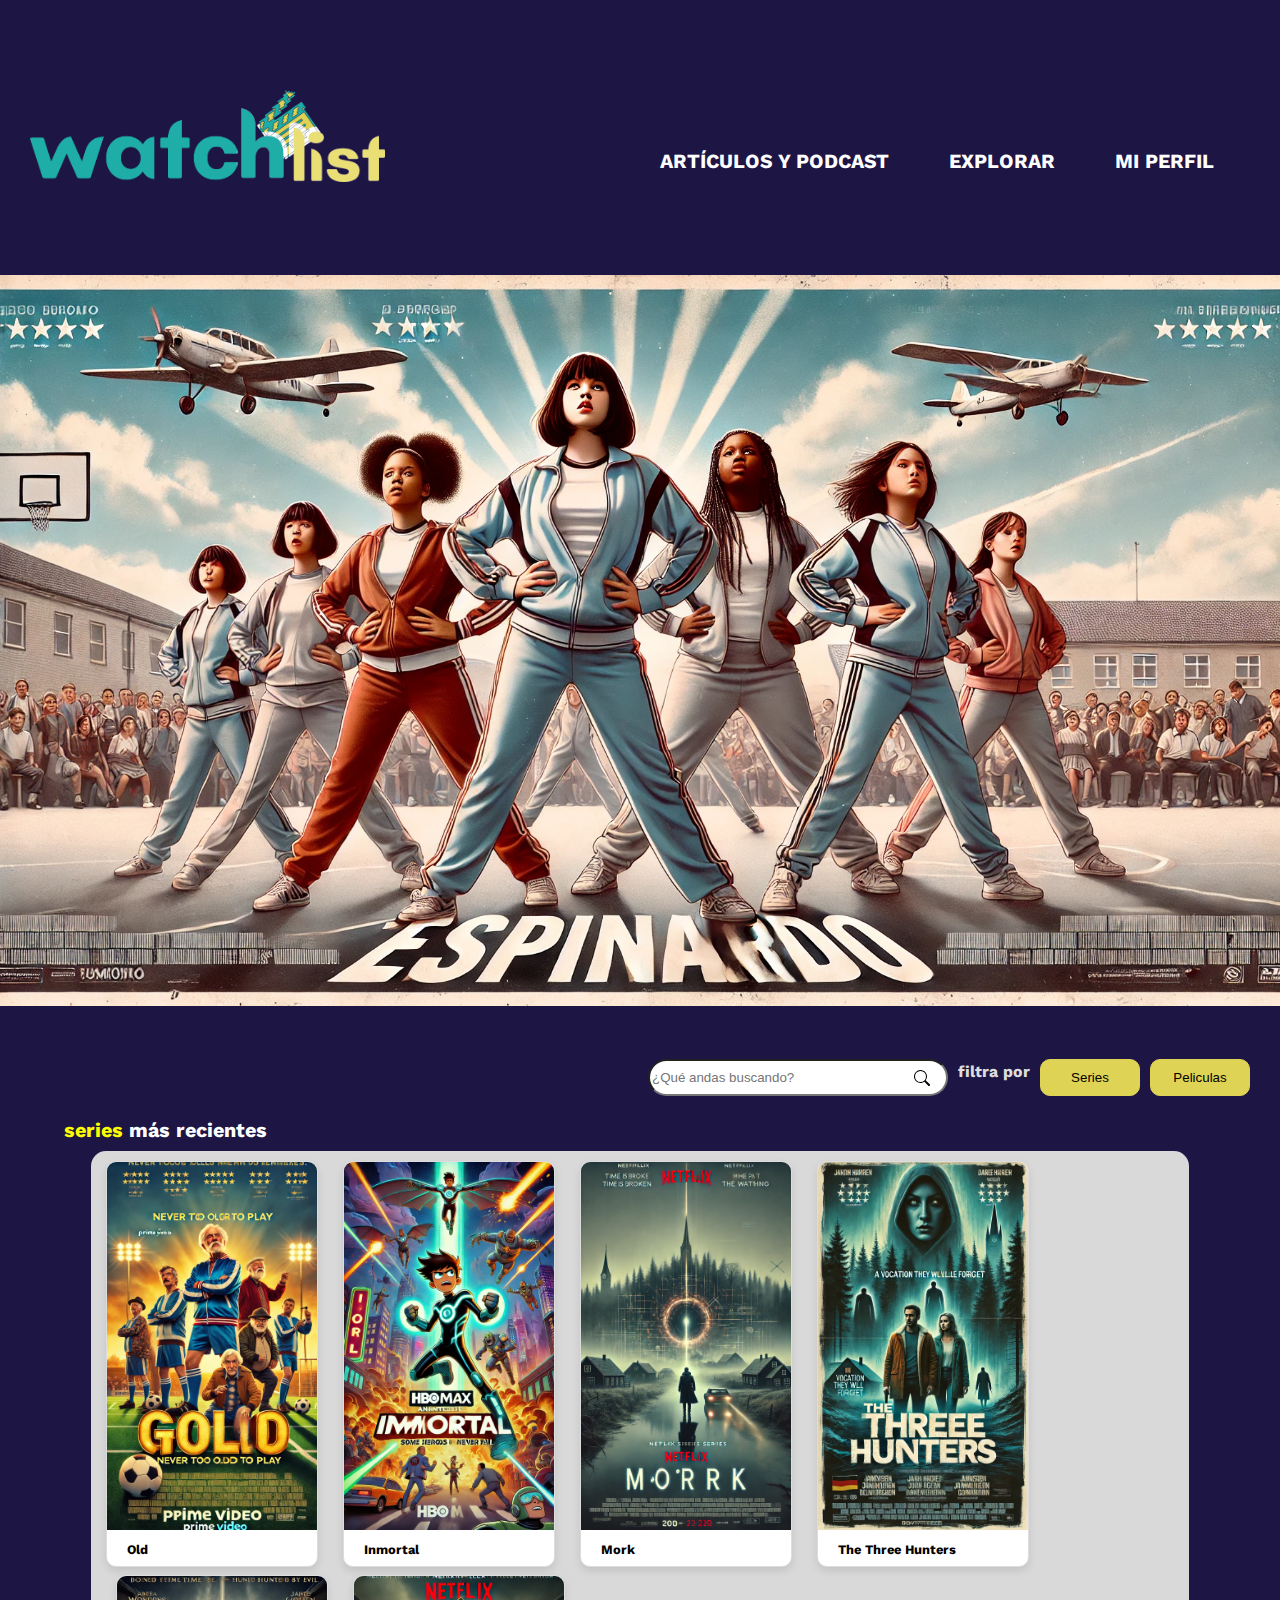
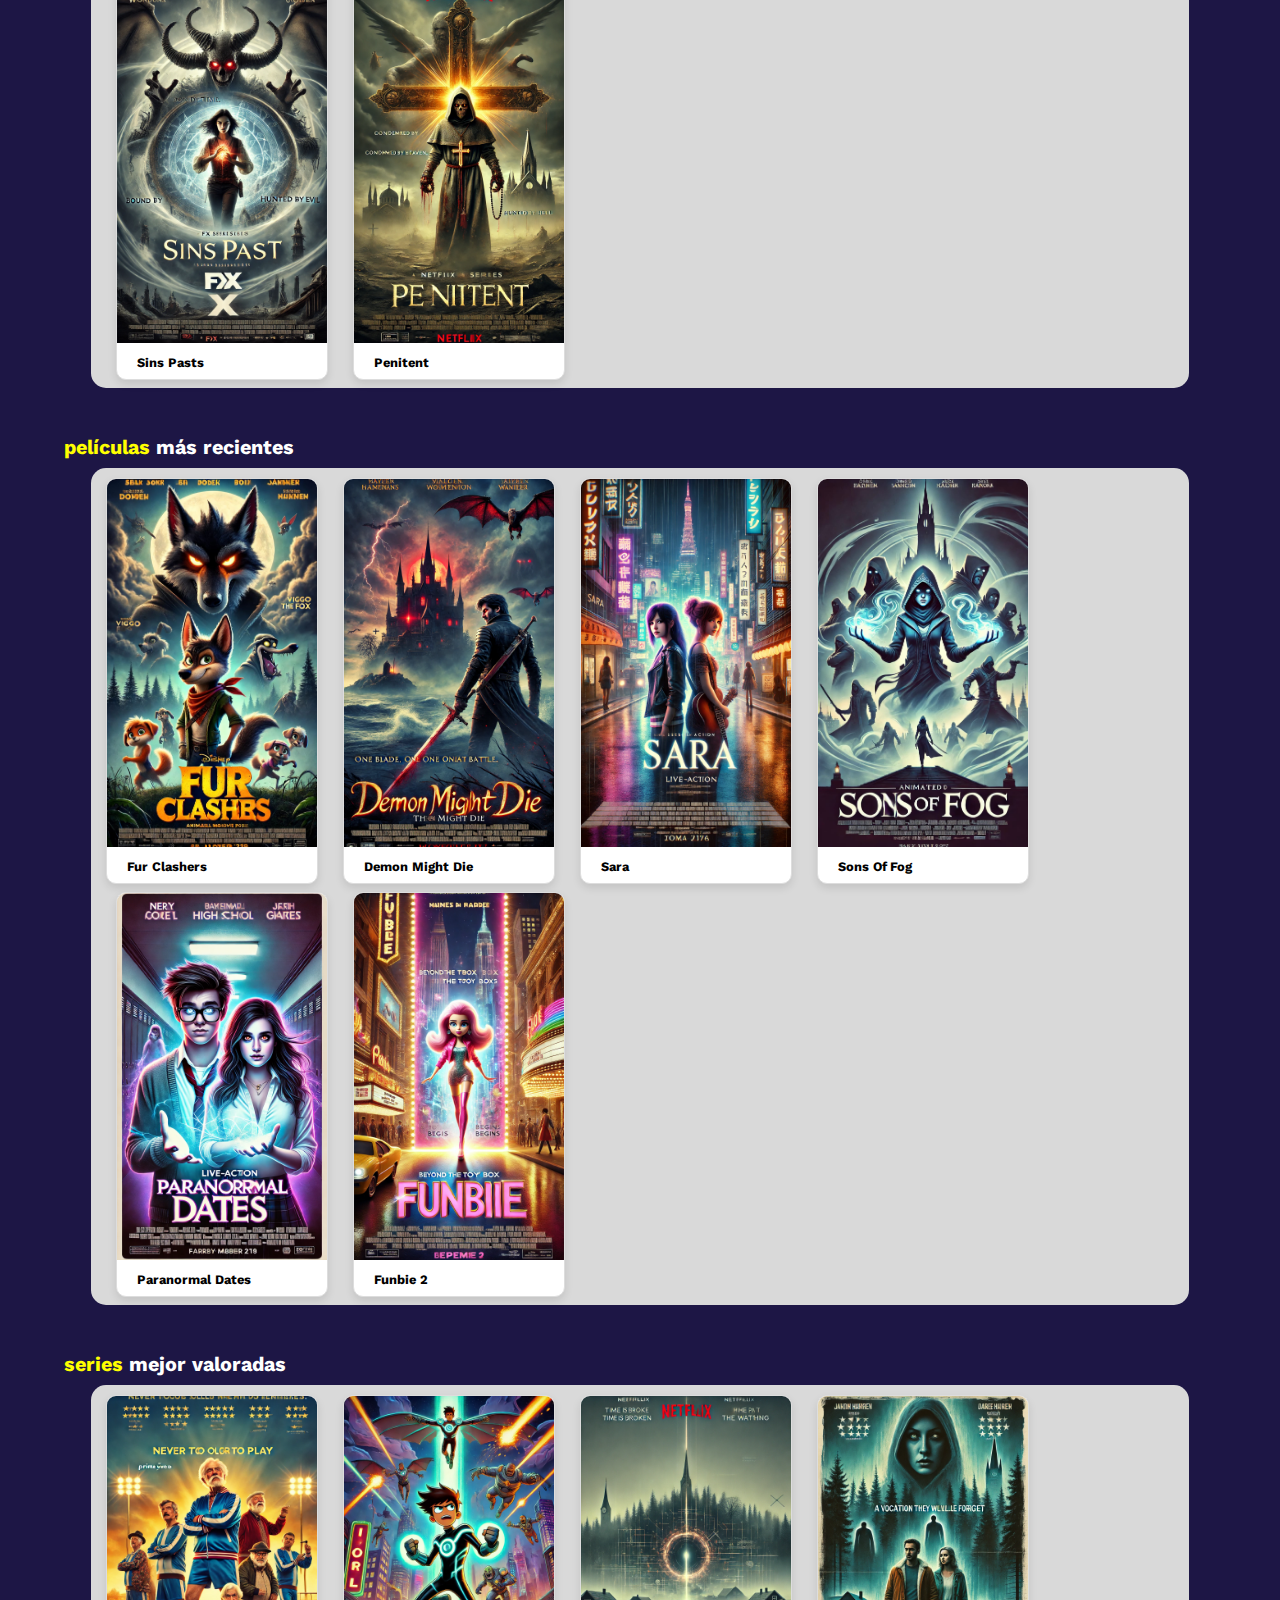
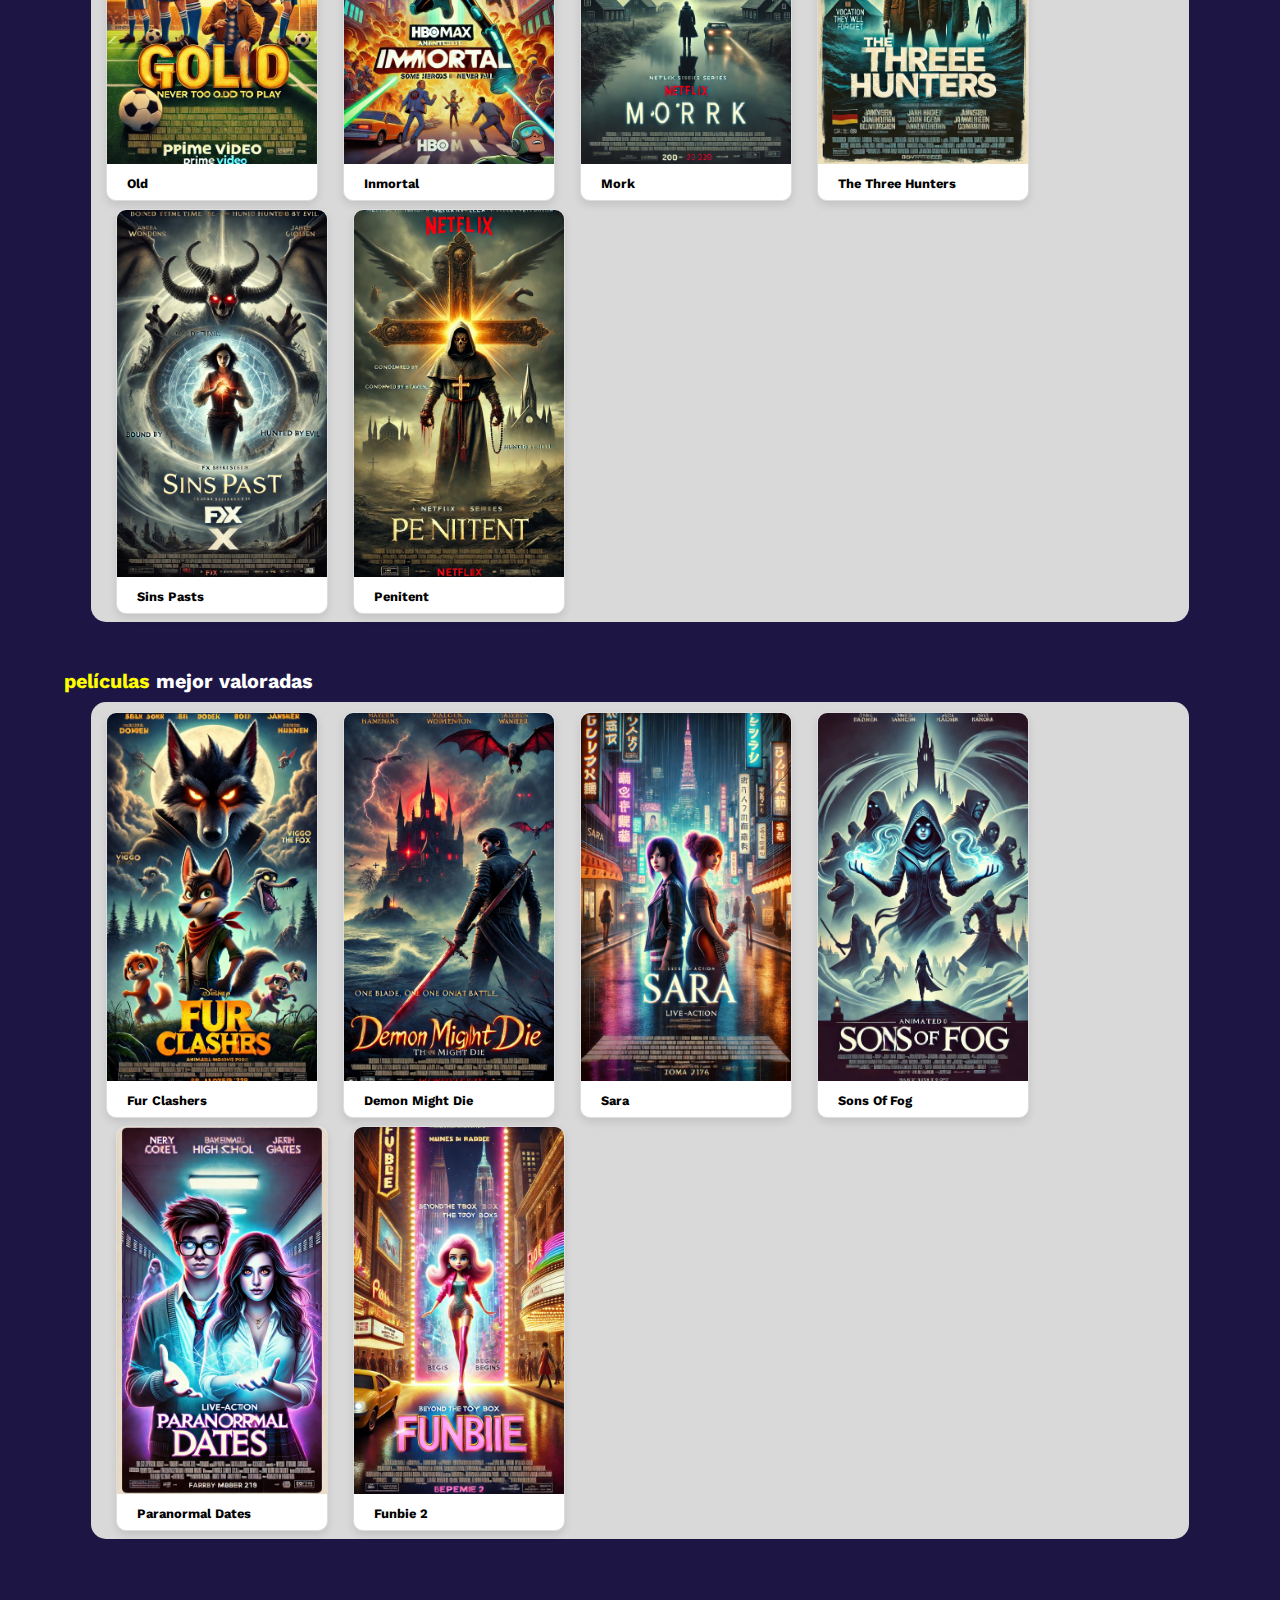
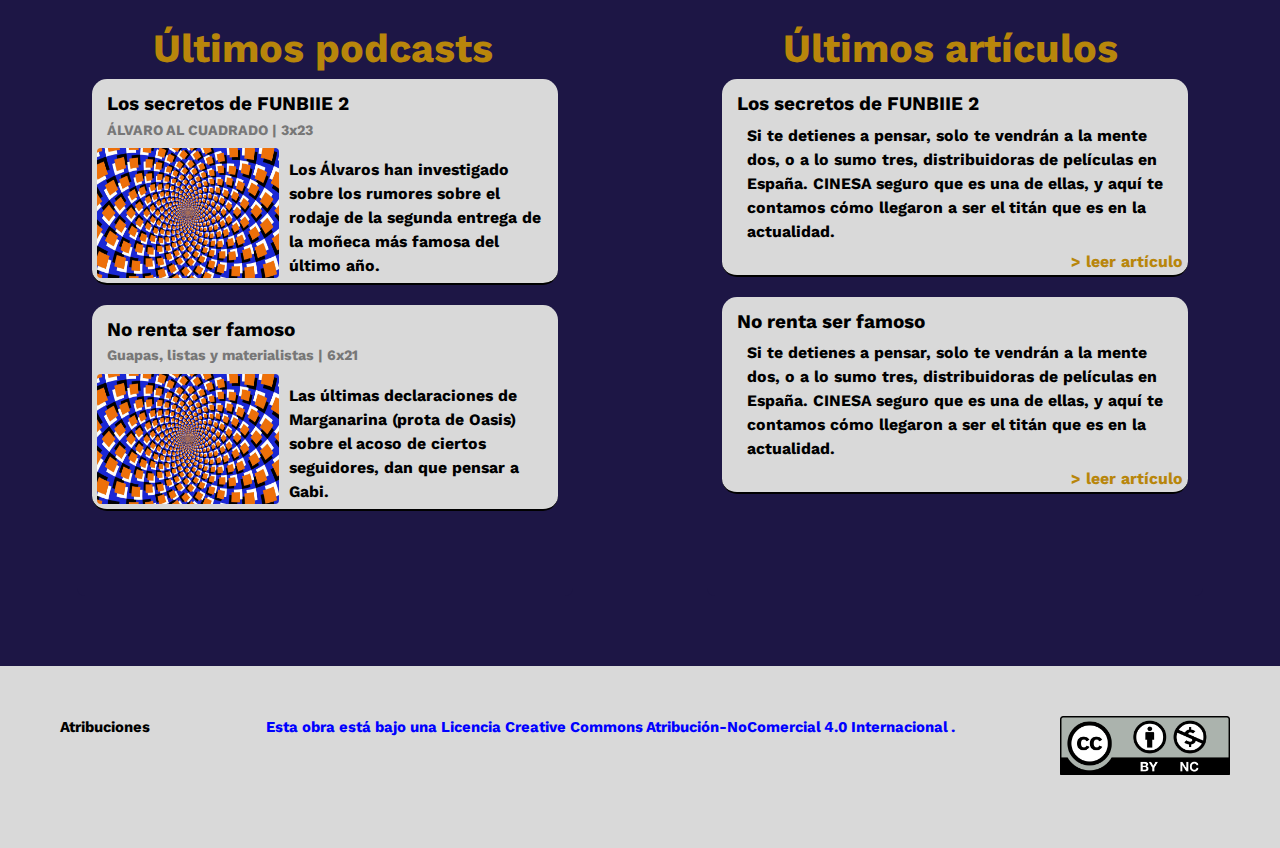
==== index.html @ fdf17060 "Cambios hechos a Inicio" ====
<!DOCTYPE html>
<html lang="es">
<head>
    <meta charset="UTF-8">
    <meta name="viewport" content="width=device-width, initial-scale=1.0">
    <title>Watchlist</title>
    <link rel="stylesheet" href="CSS/inicio.css">
    <link rel="preconnect" href="https://fonts.googleapis.com">
    <link rel="preconnect" href="https://fonts.gstatic.com" crossorigin>
    <link href="https://fonts.googleapis.com/css2?family=Kantumruy+Pro:ital,wght@0,100..700;1,100..700&display=swap" rel="stylesheet">
</head>
<body class="kantumruy-pro-bold">
    
        <header>

            <div class="img">
                <a href="index.html"><img src="Assets/imagenes/logo.png" alt="Logo"></a>
            </div>

            <nav id="desktop">
                <ul>
                    <li><a href="articuloPodcast.html">ARTÍCULOS Y PODCAST</a></li>
                    <li>
                        <a href="#">EXPLORAR</a>
                        <ul class="submenu">
                            <div class="reviews"><li><a href="#">SERIES</a></li></div>
                            <div class="reviews"><li><a href="#">PELICULAS</a></li></div>
                        </ul>
                    </li>
                    <li>
                        <a href="#">MI PERFIL</a>
                        <ul class="submenu">
                            <div class="reviews"><a href="#">MIS WATCHLISTS</a></div>
                            <div class="reviews"><a href="#">MIS FAVORITOS</a></div>
                            <div class="reviews"><a href="#">REVIEWS</a></div>
                            <div class="settings"><a href="#">
                                <svg id="settings-icon" xmlns="http://www.w3.org/2000/svg" width="25" height="25" fill="currentColor" class="bi bi-gear-fill" viewBox="0 0 16 16">
                                <path d="M9.405 1.05c-.413-1.4-2.397-1.4-2.81 0l-.1.34a1.464 1.464 0 0 1-2.105.872l-.31-.17c-1.283-.698-2.686.705-1.987 1.987l.169.311c.446.82.023 1.841-.872 2.105l-.34.1c-1.4.413-1.4 2.397 0 2.81l.34.1a1.464 1.464 0 0 1 .872 2.105l-.17.31c-.698 1.283.705 2.686 1.987 1.987l.311-.169a1.464 1.464 0 0 1 2.105.872l.1.34c.413 1.4 2.397 1.4 2.81 0l.1-.34a1.464 1.464 0 0 1 2.105-.872l.31.17c1.283.698 2.686-.705 1.987-1.987l-.169-.311a1.464 1.464 0 0 1 .872-2.105l.34-.1c1.4-.413 1.4-2.397 0-2.81l-.34-.1a1.464 1.464 0 0 1-.872-2.105l.17-.31c.698-1.283-.705-2.686-1.987-1.987l-.311.169a1.464 1.464 0 0 1-2.105-.872zM8 10.93a2.929 2.929 0 1 1 0-5.86 2.929 2.929 0 0 1 0 5.858z"/>
                              </svg></a></div>
                        </ul>
                    </li>
                </ul>
            </nav>

            <nav id="mobile">
                <ul>
                    <li><a href="articuloPodcast.html">ARTÍCULOS Y PODCAST</a></li>
                    <li>
                        <a href="#">MI PERFIL</a>
                        <ul class="submenu">
                            <div class="reviews"><a href="#">MIS WATCHLISTS</a></div>
                            <div class="reviews"><a href="#">MIS FAVORITOS</a></div>
                            <div class="reviews"><a href="#">REVIEWS</a></div>
                            <div id="settings"><a href="#">
                                <svg id="settings-icon" xmlns="http://www.w3.org/2000/svg" width="25" height="25" fill="currentColor" class="bi bi-gear-fill" viewBox="0 0 16 16">
                                <path d="M9.405 1.05c-.413-1.4-2.397-1.4-2.81 0l-.1.34a1.464 1.464 0 0 1-2.105.872l-.31-.17c-1.283-.698-2.686.705-1.987 1.987l.169.311c.446.82.023 1.841-.872 2.105l-.34.1c-1.4.413-1.4 2.397 0 2.81l.34.1a1.464 1.464 0 0 1 .872 2.105l-.17.31c-.698 1.283.705 2.686 1.987 1.987l.311-.169a1.464 1.464 0 0 1 2.105.872l.1.34c.413 1.4 2.397 1.4 2.81 0l.1-.34a1.464 1.464 0 0 1 2.105-.872l.31.17c1.283.698 2.686-.705 1.987-1.987l-.169-.311a1.464 1.464 0 0 1 .872-2.105l.34-.1c1.4-.413 1.4-2.397 0-2.81l-.34-.1a1.464 1.464 0 0 1-.872-2.105l.17-.31c.698-1.283-.705-2.686-1.987-1.987l-.311.169a1.464 1.464 0 0 1-2.105-.872zM8 10.93a2.929 2.929 0 1 1 0-5.86 2.929 2.929 0 0 1 0 5.858z"/>
                              </svg></a></div>
                        </ul>
                    </li>
                </ul>
            </nav>
        </header>

        <div id="main_img">

            <img src="Assets/imagenes/Inicio/espinardo.jpg" alt="Imagen Lego">
        </div>

        <section>
            
            <div id="search">
                <input type="search" class="search-btn" placeholder="¿Qué andas buscando?"/>
                <svg class="search_icon" xmlns="http://www.w3.org/2000/svg" width="16" height="16" fill="currentColor" class="bi bi-search" viewBox="0 0 16 16">
                    <path d="M11.742 10.344a6.5 6.5 0 1 0-1.397 1.398h-.001q.044.06.098.115l3.85 3.85a1 1 0 0 0 1.415-1.414l-3.85-3.85a1 1 0 0 0-.115-.1zM12 6.5a5.5 5.5 0 1 1-11 0 5.5 5.5 0 0 1 11 0"/>
                </svg>

                
                <p>filtra por</p>
                <button class="filter-btn">Series</button>
                <button class="filter-btn">Peliculas</button>
            </div>

            <div id="search-mobile">
                <button class="filter-btn">Series</button>
                <button class="filter-btn">Peliculas</button>
                <input type="search" class="search-btn" placeholder="¿Qué andas buscando?"/>
            </div>


            <h2> <a href="#" class="alt">series</a> más recientes</h2>
            <article>

                

                <a href="fichaTecnica.html" class="card first">
                    <img src="Assets/imagenes/Series/(g)old.jpg" alt="imagen serie">
                    <div class="enlace btn">Old</span></div>
                </a>

                <a href="fichaTecnica.html" class="card">
                    <img src="Assets/imagenes/Series/immortal.jpg" alt="imagen serie">
                    <div class="enlace btn">Inmortal</div>
                </a>

                <a href="fichaTecnica.html" class="card">
                    <img src="Assets/imagenes/Series/mork.jpg" alt="imagen serie">
                    <div class="enlace btn">Mork</div>
                </a>

                <a href="fichaTecnica.html" class="card">
                    <img src="Assets/imagenes/Series/the_three_hunters.jpg" alt="imagen serie">
                    <div class="enlace btn">The Three Hunters</div>
                </a>

                <a href="fichaTecnica.html" class="card">
                    <img src="Assets/imagenes/Series/sins_past.jpg" alt="imagen serie">
                    <div class="enlace btn">Sins Pasts</span></div>
                </a>
                <a href="fichaTecnica.html" class="card">
                    <img src="Assets/imagenes/Series/penitent.jpg" alt="imagen serie">
                    <div class="enlace btn">Penitent</div>
                </a>
            </article>


            <h2> <a href="#" class="alt">películas</a> más recientes</h2>
            <article>

                

                <a href="fichaTecnica.html" class="card first">
                    <img src="Assets/imagenes/Peliculas/fur_clashers.jpg" alt="imagen pelicula">
                    <div class="enlace btn">Fur Clashers</span></div>
                </a>

                <a href="fichaTecnica.html" class="card">
                    <img src="Assets/imagenes/Peliculas/demon_might_die.jpg" alt="imagen pelicula">
                    <div class="enlace btn">Demon Might Die</span></div>
                </a>

                <a href="fichaTecnica.html" class="card">
                    <img src="Assets/imagenes/Peliculas/sara.jpg" alt="imagen pelicula">
                    <div class="enlace btn">Sara</span></div>
                </a>

                <a href="fichaTecnica.html" class="card">
                    <img src="Assets/imagenes/Peliculas/sons_of_fog.jpg" alt="imagen pelicula">
                    <div class="enlace btn">Sons Of Fog</span></div>
                </a>

                <a href="fichaTecnica.html" class="card">
                    <img src="Assets/imagenes/Peliculas/paranormal_dates.jpg" alt="imagen pelicula">
                    <div class="enlace btn"> Paranormal Dates </div>
                </a>

                <a href="fichaTecnica.html" class="card">
                    <img src="Assets/imagenes/Peliculas/funbie_2.jpg" alt="imagen pelicula">
                    <div class="enlace btn">Funbie 2</span></div>
                </a>

            </article>


            <h2><a href="#" class="alt">series</a> mejor valoradas</h2>
            <article>

                

                <a href="fichaTecnica.html" class="card first">
                    <img src="Assets/imagenes/Series/(g)old.jpg" alt="imagen serie">
                    <div class="enlace btn">Old</span></div>
                </a>

                <a href="fichaTecnica.html" class="card">
                    <img src="Assets/imagenes/Series/immortal.jpg" alt="imagen serie">
                    <div class="enlace btn">Inmortal</div>
                </a>

                <a href="fichaTecnica.html" class="card">
                    <img src="Assets/imagenes/Series/mork.jpg" alt="imagen serie">
                    <div class="enlace btn">Mork</div>
                </a>

                <a href="fichaTecnica.html" class="card">
                    <img src="Assets/imagenes/Series/the_three_hunters.jpg" alt="imagen serie">
                    <div class="enlace btn">The Three Hunters</div>
                </a>

                <a href="fichaTecnica.html" class="card">
                    <img src="Assets/imagenes/Series/sins_past.jpg" alt="imagen serie">
                    <div class="enlace btn">Sins Pasts</span></div>
                </a>
                <a href="fichaTecnica.html" class="card">
                    <img src="Assets/imagenes/Series/penitent.jpg" alt="imagen serie">
                    <div class="enlace btn">Penitent</div>
                </a>
            </article>


            <h2><a href="#" class="alt">películas</a> mejor valoradas</h2>
            <article>
                <a href="fichaTecnica.html" class="card first">
                    <img src="Assets/imagenes/Peliculas/fur_clashers.jpg" alt="imagen pelicula">
                    <div class="enlace btn">Fur Clashers</span></div>
                </a>

                <a href="fichaTecnica.html" class="card">
                    <img src="Assets/imagenes/Peliculas/demon_might_die.jpg" alt="imagen pelicula">
                    <div class="enlace btn">Demon Might Die</span></div>
                </a>

                <a href="fichaTecnica.html" class="card">
                    <img src="Assets/imagenes/Peliculas/sara.jpg" alt="imagen pelicula">
                    <div class="enlace btn">Sara</span></div>
                </a>

                <a href="fichaTecnica.html" class="card">
                    <img src="Assets/imagenes/Peliculas/sons_of_fog.jpg" alt="imagen pelicula">
                    <div class="enlace btn">Sons Of Fog</span></div>
                </a>

                <a href="fichaTecnica.html" class="card">
                    <img src="Assets/imagenes/Peliculas/paranormal_dates.jpg" alt="imagen pelicula">
                    <div class="enlace btn"> Paranormal Dates </div>
                </a>

                <a href="fichaTecnica.html" class="card">
                    <img src="Assets/imagenes/Peliculas/funbie_2.jpg" alt="imagen pelicula">
                    <div class="enlace btn">Funbie 2</span></div>
                </a>


            </article>
        </section>


        <section id="section-podcasts-articles">
            <div class="articles-container">
                <article class="article">
                    <h2 class="alt2">Últimos podcasts</h2>
                    <section class="podcasts-articles">
                        <article class="last-items">
                            <h3>Los secretos de FUNBIIE 2</h3>
                            <figcaption>ÁLVARO AL CUADRADO | 3x23</figcaption>
                            <div class="text-img">
                                <img src="Assets/imagenes/prueba.jpg" alt="">
                                <p>Los Álvaros han investigado sobre los rumores sobre el rodaje de la segunda entrega de la moñeca más famosa del último año.</p>
                            </div>
                           
                            
                            
                        </article>


                        <article class="last-items">
                            <h3>No renta ser famoso</h3>

                            <figcaption>Guapas, listas y materialistas | 6x21</figcaption>
                            <div class="text-img">
                                <img src="Assets/imagenes/prueba.jpg" alt="">
                                <p>Las últimas declaraciones de Marganarina (prota de Oasis) sobre el acoso de ciertos seguidores, dan que pensar a Gabi.</p>

                            </div>
                            
                            
                        </article>
                    </section>
                </article>
        
                <article class="article">
                    <h2 class="alt2">Últimos artículos</h2>
                    <section class="podcasts-articles">
                        <article class="last-items">
                            <h3>Los secretos de FUNBIIE 2</h3>
                            <p>Si te detienes a pensar, solo te vendrán a la mente dos, o a lo sumo tres, distribuidoras de películas en España. CINESA seguro que es una de ellas, y aquí te contamos cómo llegaron a ser el titán que es en la actualidad.</p>
                            <a href="" class="more_content read_article"> > leer artículo</a>
                            
                        </article>
                        <article class="last-items">
                            <h3>No renta ser famoso</h3>
                            <p>Si te detienes a pensar, solo te vendrán a la mente dos, o a lo sumo tres, distribuidoras de películas en España. CINESA seguro que es una de ellas, y aquí te contamos cómo llegaron a ser el titán que es en la actualidad.</p>
                            <a href="" class="more_content read_article"> > leer artículo</a>
                           
                        </article>
                    </section>
                </article>
            </div>
        </section>



        <section id="mobile-section-podcasts-articles">
            <div class="mobile-articles-container">
                <article class="article">
                    <h2 class="alt2">Últimos podcasts</h2>
                    <section id="podcasts">
                        <article class="last-items">
                            <h3>Los secretos de FUNBIIE 2</h3>
                            <figcaption>ÁLVARO AL CUADRADO | 3x23</figcaption>
                            <div class="text-img">
                                <img src="Assets/imagenes/prueba.jpg" alt="">
                                <p>Los Álvaros han investigado sobre los rumores sobre el rodaje de la segunda entrega de la moñeca más famosa del último año.</p>
                            </div>
                           
                            
                            
                        </article>


                        <article class="last-items">
                            <h3>No renta ser famoso</h3>

                            <figcaption>Guapas, listas y materialistas | 6x21</figcaption>
                            <div class="text-img">
                                <img src="Assets/imagenes/prueba.jpg" alt="">
                                <p>Las últimas declaraciones de Marganarina (prota de Oasis) sobre el acoso de ciertos seguidores, dan que pensar a Gabi.</p>

                            </div>
                            
                            
                        </article>
                    </section>
                </article>
        
                <article class="article">
                    <h2 class="alt2">Últimos artículos</h2>
                    <section id="articles">
                        <article class="last-items">
                            <h3>Los secretos de FUNBIIE 2</h3>
                            <p>Si te detienes a pensar, solo te vendrán a la mente dos, o a lo sumo tres, distribuidoras de películas en España. CINESA seguro que es una de ellas, y aquí te contamos cómo llegaron a ser el titán que es en la actualidad.</p>
                            <a href="" class="more_content read_article"> > leer artículo</a>
                            
                        </article>
                        <article class="last-items">
                            <h3>No renta ser famoso</h3>
                            <p>Si te detienes a pensar, solo te vendrán a la mente dos, o a lo sumo tres, distribuidoras de películas en España. CINESA seguro que es una de ellas, y aquí te contamos cómo llegaron a ser el titán que es en la actualidad.</p>
                            <a href="" class="more_content read_article"> > leer artículo</a>
                           
                        </article>
                    </section>
                </article>
            </div>
        </section>


        

        <footer>

            
            <a href="#" class="foot">Atribuciones</a>
            <a id="license-desktop" href="https://creativecommons.org/licenses/by-nc/4.0/deed.es">Esta obra está bajo una Licencia Creative Commons Atribución-NoComercial 4.0 Internacional . </a>
            

            <div class="foot">
                <img src="Assets/imagenes/Cc_by-nc_icon.svg.png" alt="imagen licencia">
                <a id="license-mobile" href="https://creativecommons.org/licenses/by-nc/4.0/deed.es">CC BY-NC</a>
                
            </div>
        </footer>

        
</body>
</html>
---- CSS/inicio.css ----
/* Autor: Pedro Sánchez García */
/* Css para hacer diferentes tipos de la misma fuente
.kantumruy-pro-<uniquifier> {
  font-family: "Kantumruy Pro", serif;
  font-optical-sizing: auto;
  font-weight: <weight>;
  font-style: normal;
}
*/

/* Resets CSS */

html, body, div, span, applet, object, iframe,
h1, h2, h3, h4, h5, h6, p, blockquote, pre,
a, abbr, acronym, address, big, cite, code,
del, dfn, em, img, ins, kbd, q, s, samp,
small, strike, strong, sub, sup, tt, var,
b, u, i, center,
dl, dt, dd, ol, ul, li,
fieldset, form, label, legend,
table, caption, tbody, tfoot, thead, tr, th, td,
article, aside, canvas, details, embed, 
figure, figcaption, footer, header, hgroup, 
menu, nav, output, ruby, section, summary,
time, mark, audio, video 
{
    margin: 0;
    padding: 0;
    border: 0;
    font-size: 100%;
    font: inherit;
    vertical-align: baseline;
}
/* HTML5 display-role reset for older browsers */
article, aside, details, figcaption, figure, 
footer, header, hgroup, menu, nav, section 
{
    display: block;
}
body 
{
    line-height: 1;
}
ol, ul 
{
    list-style: none;
}
blockquote, q 
{
    quotes: none;
}
blockquote:before, blockquote:after,
q:before, q:after 
{
    content: '';
    content: none;
}
table 
{
    border-collapse: collapse;
    border-spacing: 0;
}


/* Tipografía */

.kantumruy-pro-basic {
    font-family: "Kantumruy Pro", serif;
    font-optical-sizing: auto;
    font-weight: normal;
    font-style: normal;
}

.kantumruy-pro-bold {
    font-family: "Kantumruy Pro", serif;
    font-optical-sizing: auto;
    font-weight: bold;
    font-style: normal;
}
/* HTML */

html 
{
    background-color: #1D1645;
    font-family: Kantumruy Pro;
}


h1,li,a,h2 
{
    color: white;
}

a{
    text-decoration: none;
}

span 
{
    color: #1F305E;
}
.alt
{
    color: yellow;
}
.alt2{
    color: darkgoldenrod;
}

.more_content{
    color: darkgoldenrod;
}


/* Header */

 header 
 {
    width: 100%;
 }

 header img 
 {
    width: 80%;
    margin-left: 10%;
 }

nav 
{
    display: none;
}

/* Menú */

#mobile
{
    display: block;
    
}

#desktop 
{
    display: none;
}

#mobile ul 
{
   
    list-style-type: none;
    margin: 0;
    padding: 0;
    background-color: #D9D9D9;
    border-radius: 50px;
}

#mobile 
{

    margin-top: 50px;
    margin-left: 25px;
    width: 90%;
    border-radius: 8px;
    padding: 0;
}

#mobile:has(ul > li:hover > .submenu) 
{
    margin-bottom: 100px;
}
  #mobile > ul 
  {
    list-style: none;
    display: flex;
    margin: 0;
    padding: 0;
    gap: 10px;
    align-items: center;
    justify-content: center;
  }
  #mobile > ul > li 
  {
    position: relative;
  }
  #mobile > ul > li > a 
  {
    display: inline-block;
    padding: 10px 10px;
    color: black;
    text-decoration: none;
    border-radius: 8px;
    font-weight: bold;
    font-size: 15px;
  }
  #mobile .submenu 
  {
    display: none;
    position: absolute;
    top: 100%;
    left: 0;
    border-radius: 8px;
    margin: 0;
    padding: 10px;
    min-width: 150px;
  }
  #mobile > ul > li:hover .submenu 
  { 
    display: block;
  }
  .submenu .reviews,
  .submenu .settings 
  {
    margin-bottom: 10px;
  }
  .submenu a 
  {
    font-size: 10px;
    text-decoration: none;
    color: black;
    font-weight: normal;
    display: block;
    padding: 5px 0;
  }

  .submenu a:hover 
    {
        background-color: #DFD355;
        border-radius: 10px;
        margin-left: 10px;
        padding: 5px;
    }

    

    
  #settings-icon 
  {
    fill: black;
  }
  .submenu .reviews:last-of-type,
  .submenu .settings:last-of-type {
    margin-bottom: 0;
  }
  

#search-mobile 
{
    display: inline-block;
    margin-left: 10%;
}

#search 
{
    display: none;
}

/* Estilo del botones */
#search-mobile .btn 
{
    display: inline-block;
    padding: 10px 20px;
    color: black;
    border-radius: 5px;
    font-weight: bold;
    transition: background-color 0.3s ease;
}

#search-mobile .filter-btn 
{
    background-color: #DFD355;
    border: 1px solid #DFD355;
    padding: 10px;
    border-radius: 50px;
    width: 150px;
    margin-top: 50px;
    margin-bottom: 20px;
}

#search-mobile .search-btn 
{
    position: relative;
    width: 300px;
    border-radius: 40px;
    padding: 8px;
}

#search-mobile .search_icon 
{
    position: absolute; 
    left: 300px; 
    right: 10%;
    top: 46.5%;
    transform: translateY(-50%); 
}


 .search-btn:focus + .search_icon {
    opacity: 0;
    pointer-events: none; 
}


#main_img 
{
    display: none;
}

section 
{
    margin-bottom: 30px;
}
section h1,h2 
{
    font-size: 20px;
    margin-left: 25px;
    margin-top: 50px;
    margin-bottom: 15px;
}


section article 
{
    background-color: #D9D9D9;
    width: 85%;
    margin: 0 auto;
    margin-bottom: 50px;
    border-radius: 15px;
    padding: 5px;
}

img 
{
    width: 100%;
}

/* Estilos de la tarjeta */
.card 
{
    background-color: #fff;
    border: 1px solid #ddd;
    width: 40%;
    border-radius: 10px; 
    box-shadow: 0 4px 8px rgba(0, 0, 0, 0.1); 
    overflow: hidden;
    transition: transform 0.3s ease-in-out; 
    display: inline-block;
    margin-top: 5px;
    margin-left: 20px;
}

.first{
    margin-left: 20px;
}

/* Estilo del botón */
.btn 
{
    display: inline-block;
    padding: 10px 20px;
    color: black;
    border-radius: 5px;
    font-weight: bold;
    transition: background-color 0.3s ease;
}



/* Efecto hover sobre la tarjeta */
.card:hover 
{
    transform: translateY(-10px); 
}



#section-podcasts-articles 
{
    display: none;
}

 #mobile-section-podcasts-articles h2 
 {
    font-size: 30px;
    margin-top: 10px;
 }


.text-img
{
    line-height: 1.5;
    margin-bottom: 10px;
}

.last-items 
{
    margin-bottom: 20px;
}
.last-items > *
{
    margin-top: 10px;
    margin-bottom: 0;
}

#podcasts .last-items p 
{
    margin-left: 20px;
}

.last-items > figcaption 
{
    font-size: 0.9em;
        color: #777;
        margin: 10px 0;
}
.text-img > img 
{
    width: 100%;
}

.last-items h3 
{
    font-size: 1.8em;
    margin-top: 10px;
}

.last-items p 
{
    line-height: 1.5;
}
.read_article
{
    float: right;
}
footer 
{
    display: flex;
    justify-content: space-between;
    background-color: #D9D9D9;
    padding: 10px;
}

footer img 
{
    width: 100px;
}

 footer a
{
    font-size: 13px;
    margin-left: 10px;
    line-height: 1.5;
    color: blue;
}

#tipografia  ul 
{
    margin-top: 10px;
    color: black;
    margin-left: 25px;
}

.foot
{
    color: black;
}

#license-mobile 
{
    display: block;
    margin-left: 22px;
}

#license-desktop 
{
    display: none;
}
/* Media query ESCRITORIO */

@media (min-width:700px)
{

    /* Header */
    header 
    {
        display: flex;
        justify-content: space-between;
    }
    /* Logo */

    header img 
    {
        justify-content: flex-end;
        margin-left: 30px;
        margin-top: 10vh;
        margin-bottom: 10vh;
    }

  /* Menú */


  #desktop ul 
  {
     
      list-style-type: none;
      margin: 0;
      padding: 0;
      background-color: #1D1645;
      border-radius: 50px;
  }
  
  #desktop {
      margin-top: 50px;
      width: 50%;
      border-radius: 8px;
      padding: 0;
      display: flex ;
    }
    #desktop > ul {
      list-style: none;
      display: flex;
      margin: 0;
      padding: 0;
      gap: 20px;
      align-items: center;
      justify-content: center;
    }
    #desktop > ul > li {
      position: relative;
      font-size: 20px;
    }
    #desktop > ul > li > a {
      display: inline-block;
      padding: 10px 20px;
      color: white;
      text-decoration: none;
      border-radius: 8px;
      font-weight: bold;
    }
    #desktop .submenu {
      display: none;
      background-color: #D9D9D9;
      position: absolute;
      top: 100%;
      left: 0;
      border-radius: 8px;
      margin: 0;
      padding: 10px;
      min-width: 150px;
    }
    #desktop > ul > li:hover .submenu 
    { 
      display: block;
    }
    .submenu .reviews,
    .submenu .settings {
      margin-bottom: 10px;
    }
    .submenu a {
      font-size: 13px;
      text-decoration: none;
      color: black;
      font-weight: normal;
      display: block;
      padding: 5px 0;
    }

    .submenu a:hover 
    {
        background-color: #DFD355;
        border-radius: 10px;
        margin-left: 10px;
        padding: 10px;
    }
    
    .submenu .reviews:last-of-type,
    .submenu .settings:last-of-type {
      margin-bottom: 0;
    }
    

    .settings 
    {
        float: right;
    }

    #mobile 
    {
        display: none;
    }

    


    /* Imagen lego */

    #main_img > img
    {
        width: 100%;
    }

    #main_img 
    {
        display: block;
    }



    /* Section */

    section 
    {
        margin-bottom: 50px;
    }
    section h1, section h2 
    {
        margin-left: 5%;
        margin-bottom: 10px;
        margin-top: 25px;
    }

    #search-mobile 
    {
        display: none;
    }
    #search 
    {
        margin-top:50px;
        display: flex;
        justify-content:end ;
        position: relative;
        gap: 10px;
        right: 30px;
    }

    #search p 
    {
        color: #ddd;
        margin-top: 5px;
    }

    /* Article */


    article 
    {
        background-color: #D9D9D9;
        margin-bottom: 50px;

        width: 80%;
        margin: 0 9%;
        padding: 10px;
        border-radius: 5px;
    }

    


    /* Estilos de la tarjeta */
    .card 
    {
        background-color: #fff;
        border: 1px solid #ddd;
        width: 210px;
        border-radius: 10px; 
        box-shadow: 0 4px 8px rgba(0, 0, 0, 0.1); 
        overflow: hidden;
        transition: transform 0.3s ease-in-out; 
        display: inline-block;
        margin-left: 20px;
    }

    .enlace 
    {
       font-size: 13px;
    }
    

    .first{
        margin-left: 10px;
    }

    /* Estilo del botones */
    .btn 
    {
        display: inline-block;
        padding: 10px 20px;
        color: black;
        border-radius: 5px;
        font-weight: bold;
        transition: background-color 0.3s ease;
    }

    .filter-btn 
    {
        background-color: #DFD355;
        border: 1px solid #DFD355;
        padding: 10px;
        border-radius: 10px;
        width: 100px;
        cursor: pointer;
    }

    .filter-btn:hover 
    {
        background-color: #D9D9D9;
        border: 1px solid #DFD355;
        padding: 10px;
        border-radius: 10px;
        width: 100px;
        cursor: pointer;
    }


    .search-btn 
    {
        width: 300px;
        border-radius: 40px;
        padding-right: 3px;
    }

    .search_icon 
    {
        position: absolute; 
        right: 320px;
        top: 50%;
        transform: translateY(-50%); 
    }

    /* Efecto hover sobre la tarjeta */
    .card:hover 
    {
        transform: translateY(-10px); 
    }
    img 
    {
        width: 100%;
    }


    /* Sección de podcasts y artículos*/

    #section-podcasts-articles 
    {
        display: flex;
        justify-content: center; 
        gap: 40px;
        margin: 20px;
        margin-top: 0;
    }

    #mobile-section-podcasts-articles
    {
        display: none;
    }
    
    /* Contenedor de los artículos */
    .articles-container 
    {
        display: flex;
        gap: 20px;
        flex-wrap: wrap; 
        justify-content: space-between; 
        height: auto;
    }
    
    /* Estilo para cada artículo (podcast o artículo) */
    .article 
    {
        background-color: #1D1645;
        padding: 15px;
        border-radius: 8px;
        width: 40%;
        height: auto;
        box-sizing: border-box;
    }
    
    .articles-container .article h2 
    {
        font-size: 40px;
        margin-left: 13%;
    }
    
    /* Estilo para los contenidos dentro de los artículos (tarjetas) */
    .podcasts-articles 
    {
        display: flex;
        flex-wrap: wrap;
    }
    
    .last-items 
    {
        width: 100%; 
        border-bottom: 2px solid black;
        margin-bottom: 20px;
    }
    
    .last-items img 
    {
        width: 40%;
        height: auto;
        border-radius: 4px;
    }
    
    .last-items h3 
    {
        font-size: 1.2em;
        margin-top: 10px;
        margin-left: 10px;
    }

    
    
    .last-items p 
    {
        font-size: 1em;
        margin-top: 10px;
        margin-left: 20px;
        line-height: 1.5;
    }

    .text-img 
    {
        display: flex;
    }

    .text-img > p 
    {
        margin-left: 10px;
    }

    
    
    .last-items figcaption 
    {
        font-size: 0.9em;
        color: #777;
        margin: 10px 10px;
    }

    footer 
    {
        display: flex;
        justify-content: space-between;
        background-color: #D9D9D9;
        padding: 50px;
    }

    footer img 
    {
        width: 170px;
        margin-bottom: 20px;
    }

    footer a
    {
        font-size: 15px;
    }

    #license-mobile 
    {
        display: none;
    }

    #license-desktop 
    {
        display: block;
    }

    #tipografia  ul 
    {
        margin-top: 10px;
        color: black;
        margin-left: 25px;
    }

    .foot
    {
        color: black;
    }
}
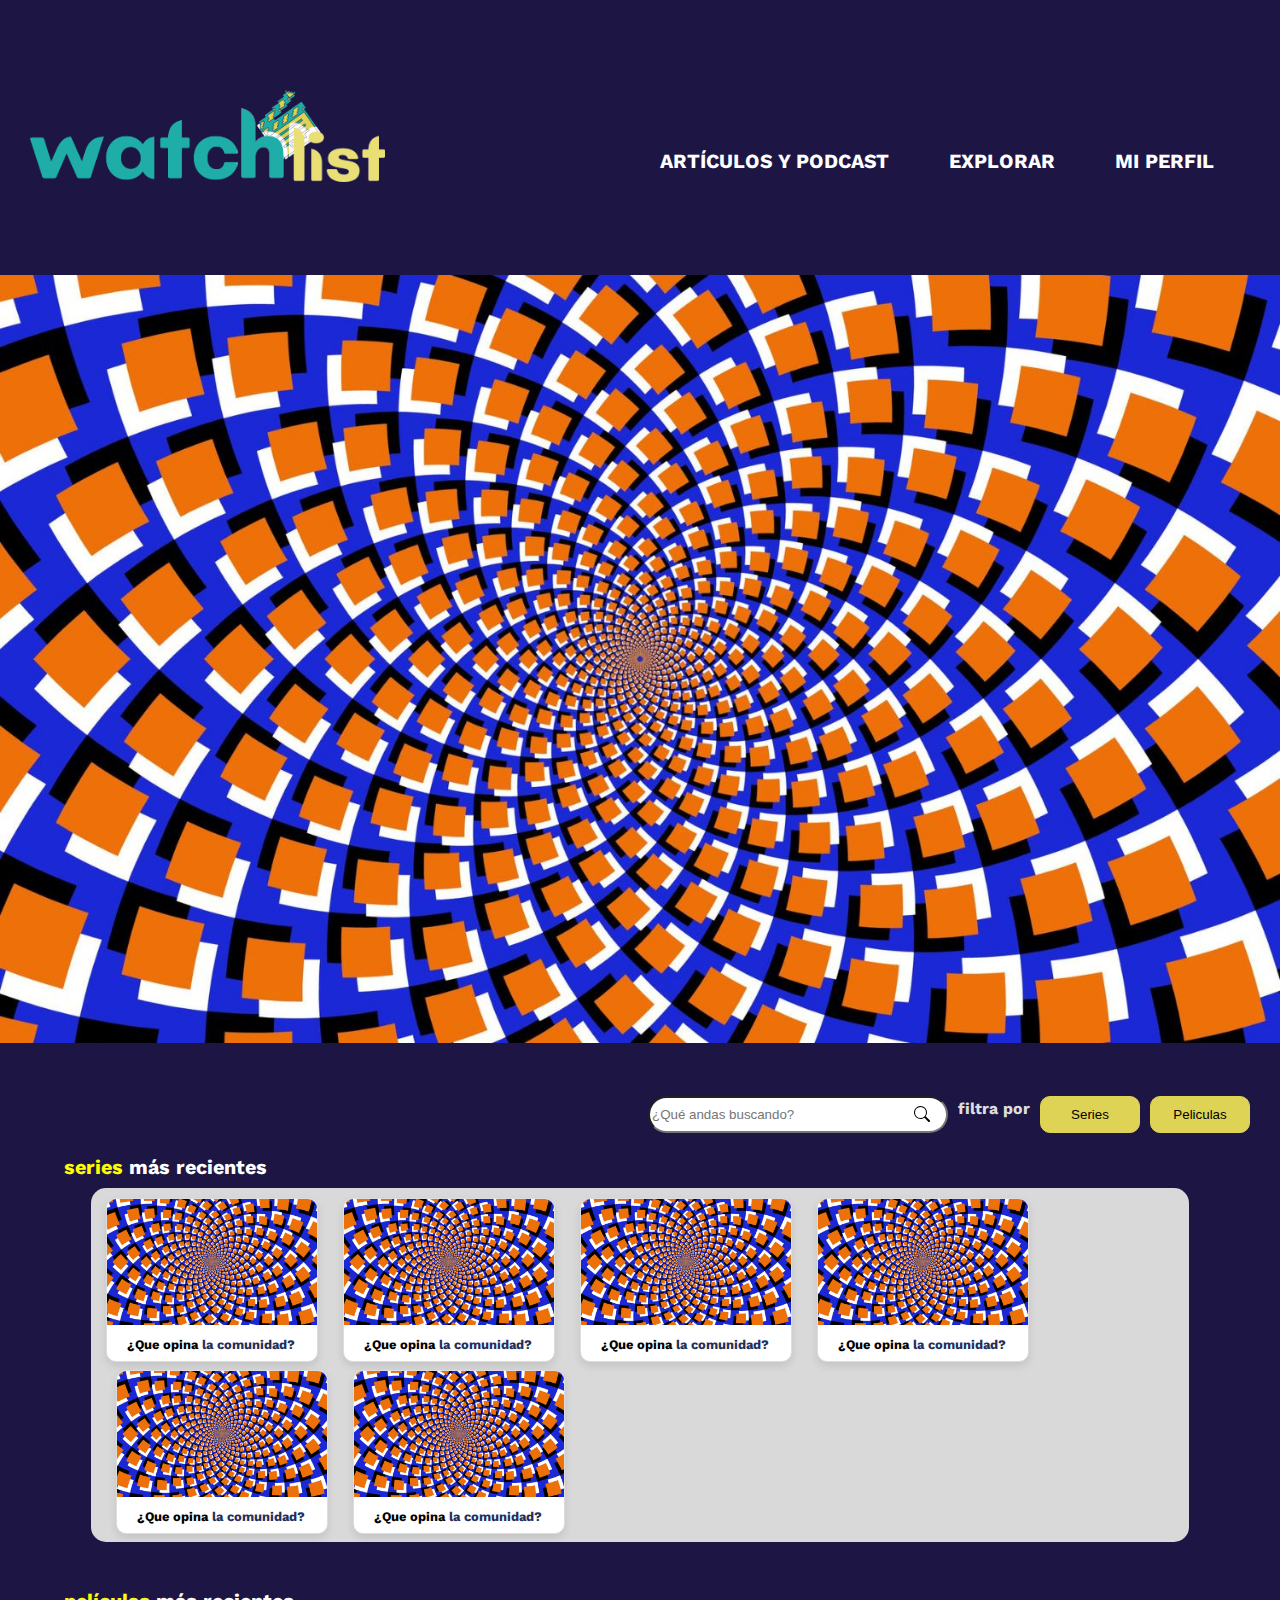
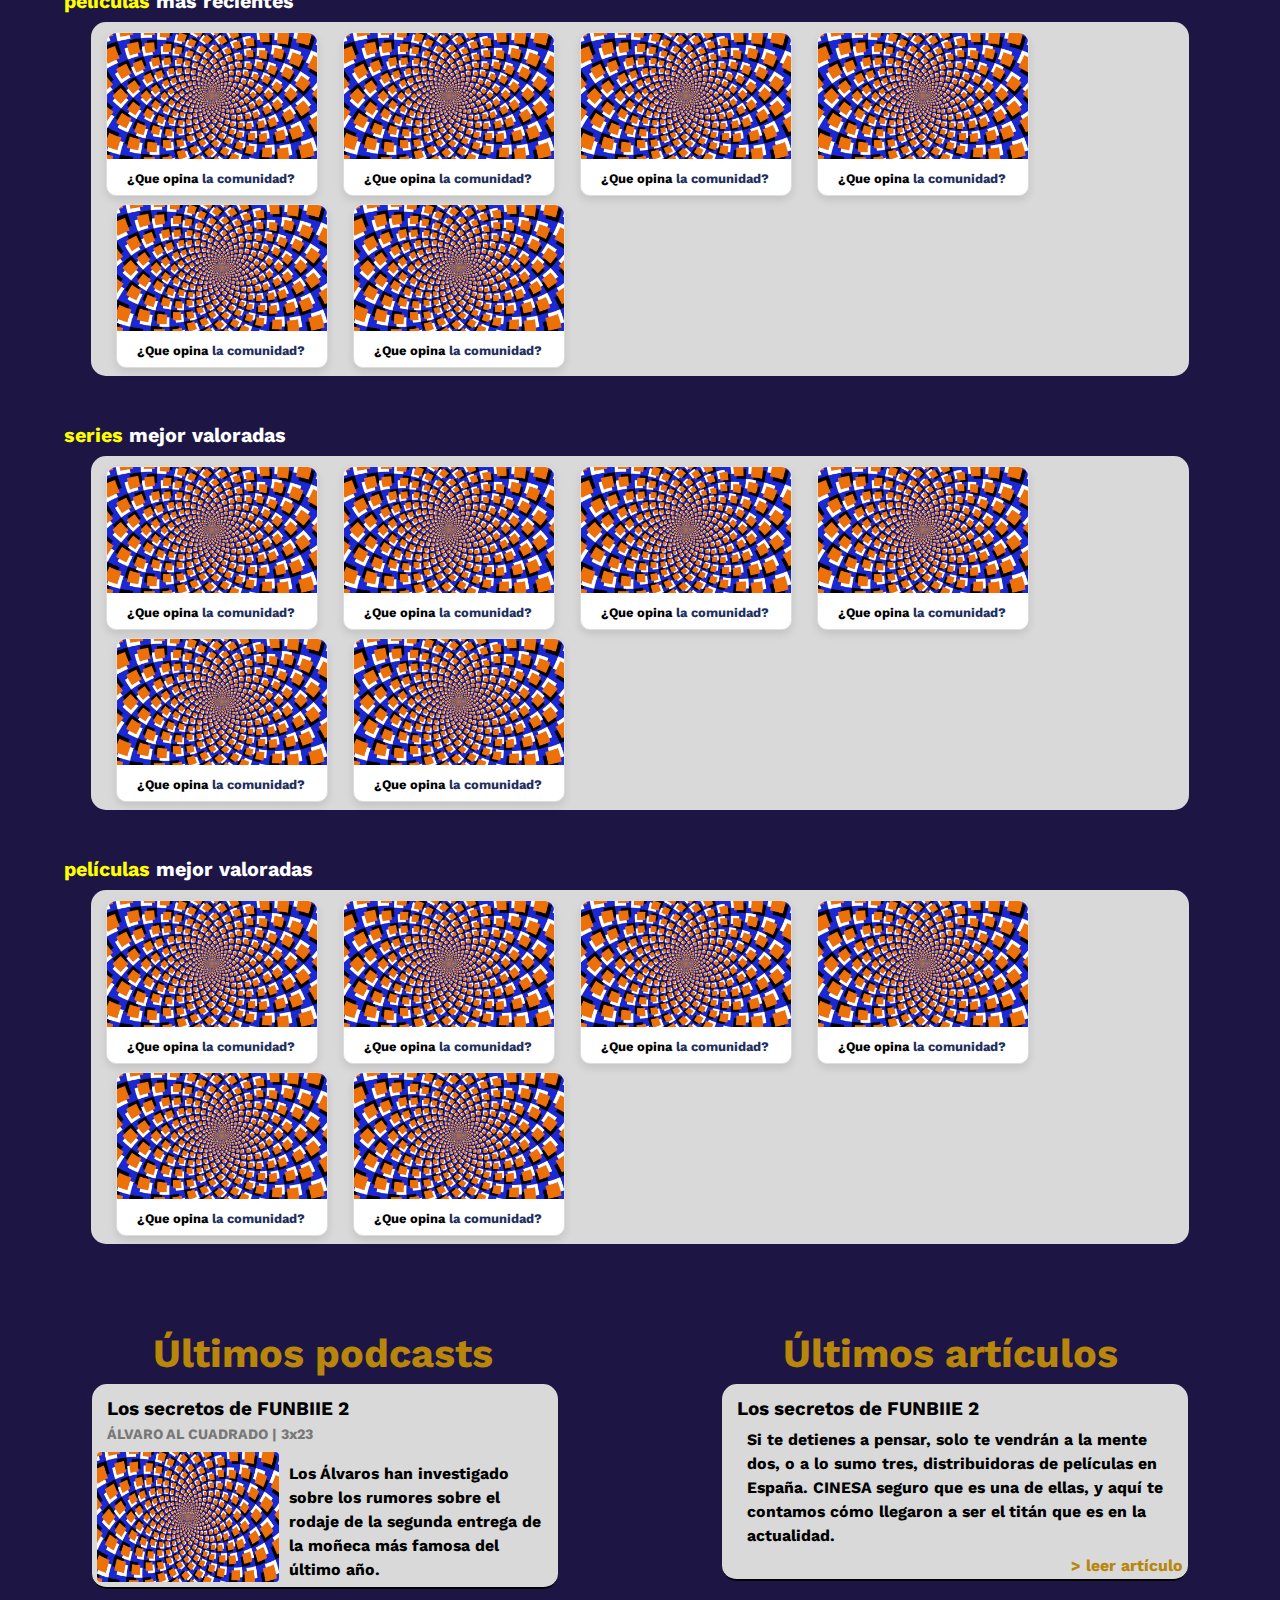
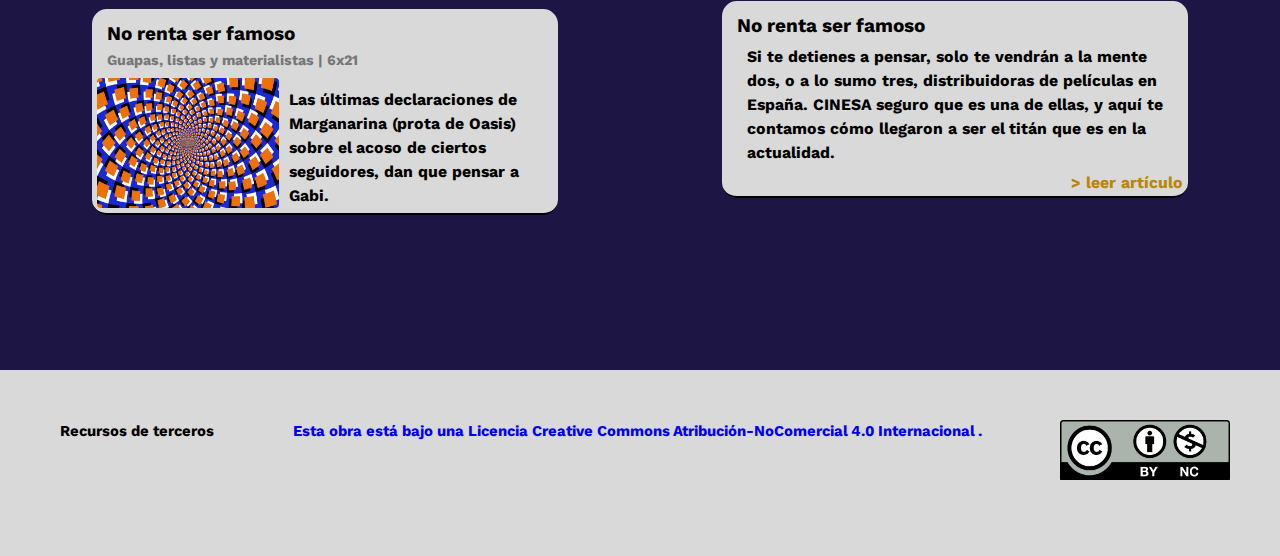
==== commit 47e86fbd: "Add files via upload" ====
--- a/index.html
+++ b/index.html
@@ -1,364 +1,363 @@
-<!DOCTYPE html>
-<html lang="es">
-<head>
-    <meta charset="UTF-8">
-    <meta name="viewport" content="width=device-width, initial-scale=1.0">
-    <title>Watchlist</title>
-    <link rel="stylesheet" href="CSS/inicio.css">
-    <link rel="preconnect" href="https://fonts.googleapis.com">
-    <link rel="preconnect" href="https://fonts.gstatic.com" crossorigin>
-    <link href="https://fonts.googleapis.com/css2?family=Kantumruy+Pro:ital,wght@0,100..700;1,100..700&display=swap" rel="stylesheet">
-</head>
-<body class="kantumruy-pro-bold">
-    
-        <header>
-
-            <div class="img">
-                <a href="index.html"><img src="Assets/imagenes/logo.png" alt="Logo"></a>
-            </div>
-
-            <nav id="desktop">
-                <ul>
-                    <li><a href="articuloPodcast.html">ARTÍCULOS Y PODCAST</a></li>
-                    <li>
-                        <a href="#">EXPLORAR</a>
-                        <ul class="submenu">
-                            <div class="reviews"><li><a href="#">SERIES</a></li></div>
-                            <div class="reviews"><li><a href="#">PELICULAS</a></li></div>
-                        </ul>
-                    </li>
-                    <li>
-                        <a href="#">MI PERFIL</a>
-                        <ul class="submenu">
-                            <div class="reviews"><a href="#">MIS WATCHLISTS</a></div>
-                            <div class="reviews"><a href="#">MIS FAVORITOS</a></div>
-                            <div class="reviews"><a href="#">REVIEWS</a></div>
-                            <div class="settings"><a href="#">
-                                <svg id="settings-icon" xmlns="http://www.w3.org/2000/svg" width="25" height="25" fill="currentColor" class="bi bi-gear-fill" viewBox="0 0 16 16">
-                                <path d="M9.405 1.05c-.413-1.4-2.397-1.4-2.81 0l-.1.34a1.464 1.464 0 0 1-2.105.872l-.31-.17c-1.283-.698-2.686.705-1.987 1.987l.169.311c.446.82.023 1.841-.872 2.105l-.34.1c-1.4.413-1.4 2.397 0 2.81l.34.1a1.464 1.464 0 0 1 .872 2.105l-.17.31c-.698 1.283.705 2.686 1.987 1.987l.311-.169a1.464 1.464 0 0 1 2.105.872l.1.34c.413 1.4 2.397 1.4 2.81 0l.1-.34a1.464 1.464 0 0 1 2.105-.872l.31.17c1.283.698 2.686-.705 1.987-1.987l-.169-.311a1.464 1.464 0 0 1 .872-2.105l.34-.1c1.4-.413 1.4-2.397 0-2.81l-.34-.1a1.464 1.464 0 0 1-.872-2.105l.17-.31c.698-1.283-.705-2.686-1.987-1.987l-.311.169a1.464 1.464 0 0 1-2.105-.872zM8 10.93a2.929 2.929 0 1 1 0-5.86 2.929 2.929 0 0 1 0 5.858z"/>
-                              </svg></a></div>
-                        </ul>
-                    </li>
-                </ul>
-            </nav>
-
-            <nav id="mobile">
-                <ul>
-                    <li><a href="articuloPodcast.html">ARTÍCULOS Y PODCAST</a></li>
-                    <li>
-                        <a href="#">MI PERFIL</a>
-                        <ul class="submenu">
-                            <div class="reviews"><a href="#">MIS WATCHLISTS</a></div>
-                            <div class="reviews"><a href="#">MIS FAVORITOS</a></div>
-                            <div class="reviews"><a href="#">REVIEWS</a></div>
-                            <div id="settings"><a href="#">
-                                <svg id="settings-icon" xmlns="http://www.w3.org/2000/svg" width="25" height="25" fill="currentColor" class="bi bi-gear-fill" viewBox="0 0 16 16">
-                                <path d="M9.405 1.05c-.413-1.4-2.397-1.4-2.81 0l-.1.34a1.464 1.464 0 0 1-2.105.872l-.31-.17c-1.283-.698-2.686.705-1.987 1.987l.169.311c.446.82.023 1.841-.872 2.105l-.34.1c-1.4.413-1.4 2.397 0 2.81l.34.1a1.464 1.464 0 0 1 .872 2.105l-.17.31c-.698 1.283.705 2.686 1.987 1.987l.311-.169a1.464 1.464 0 0 1 2.105.872l.1.34c.413 1.4 2.397 1.4 2.81 0l.1-.34a1.464 1.464 0 0 1 2.105-.872l.31.17c1.283.698 2.686-.705 1.987-1.987l-.169-.311a1.464 1.464 0 0 1 .872-2.105l.34-.1c1.4-.413 1.4-2.397 0-2.81l-.34-.1a1.464 1.464 0 0 1-.872-2.105l.17-.31c.698-1.283-.705-2.686-1.987-1.987l-.311.169a1.464 1.464 0 0 1-2.105-.872zM8 10.93a2.929 2.929 0 1 1 0-5.86 2.929 2.929 0 0 1 0 5.858z"/>
-                              </svg></a></div>
-                        </ul>
-                    </li>
-                </ul>
-            </nav>
-        </header>
-
-        <div id="main_img">
-
-            <img src="Assets/imagenes/Inicio/espinardo.jpg" alt="Imagen Lego">
-        </div>
-
-        <section>
-            
-            <div id="search">
-                <input type="search" class="search-btn" placeholder="¿Qué andas buscando?"/>
-                <svg class="search_icon" xmlns="http://www.w3.org/2000/svg" width="16" height="16" fill="currentColor" class="bi bi-search" viewBox="0 0 16 16">
-                    <path d="M11.742 10.344a6.5 6.5 0 1 0-1.397 1.398h-.001q.044.06.098.115l3.85 3.85a1 1 0 0 0 1.415-1.414l-3.85-3.85a1 1 0 0 0-.115-.1zM12 6.5a5.5 5.5 0 1 1-11 0 5.5 5.5 0 0 1 11 0"/>
-                </svg>
-
-                
-                <p>filtra por</p>
-                <button class="filter-btn">Series</button>
-                <button class="filter-btn">Peliculas</button>
-            </div>
-
-            <div id="search-mobile">
-                <button class="filter-btn">Series</button>
-                <button class="filter-btn">Peliculas</button>
-                <input type="search" class="search-btn" placeholder="¿Qué andas buscando?"/>
-            </div>
-
-
-            <h2> <a href="#" class="alt">series</a> más recientes</h2>
-            <article>
-
-                
-
-                <a href="fichaTecnica.html" class="card first">
-                    <img src="Assets/imagenes/Series/(g)old.jpg" alt="imagen serie">
-                    <div class="enlace btn">Old</span></div>
-                </a>
-
-                <a href="fichaTecnica.html" class="card">
-                    <img src="Assets/imagenes/Series/immortal.jpg" alt="imagen serie">
-                    <div class="enlace btn">Inmortal</div>
-                </a>
-
-                <a href="fichaTecnica.html" class="card">
-                    <img src="Assets/imagenes/Series/mork.jpg" alt="imagen serie">
-                    <div class="enlace btn">Mork</div>
-                </a>
-
-                <a href="fichaTecnica.html" class="card">
-                    <img src="Assets/imagenes/Series/the_three_hunters.jpg" alt="imagen serie">
-                    <div class="enlace btn">The Three Hunters</div>
-                </a>
-
-                <a href="fichaTecnica.html" class="card">
-                    <img src="Assets/imagenes/Series/sins_past.jpg" alt="imagen serie">
-                    <div class="enlace btn">Sins Pasts</span></div>
-                </a>
-                <a href="fichaTecnica.html" class="card">
-                    <img src="Assets/imagenes/Series/penitent.jpg" alt="imagen serie">
-                    <div class="enlace btn">Penitent</div>
-                </a>
-            </article>
-
-
-            <h2> <a href="#" class="alt">películas</a> más recientes</h2>
-            <article>
-
-                
-
-                <a href="fichaTecnica.html" class="card first">
-                    <img src="Assets/imagenes/Peliculas/fur_clashers.jpg" alt="imagen pelicula">
-                    <div class="enlace btn">Fur Clashers</span></div>
-                </a>
-
-                <a href="fichaTecnica.html" class="card">
-                    <img src="Assets/imagenes/Peliculas/demon_might_die.jpg" alt="imagen pelicula">
-                    <div class="enlace btn">Demon Might Die</span></div>
-                </a>
-
-                <a href="fichaTecnica.html" class="card">
-                    <img src="Assets/imagenes/Peliculas/sara.jpg" alt="imagen pelicula">
-                    <div class="enlace btn">Sara</span></div>
-                </a>
-
-                <a href="fichaTecnica.html" class="card">
-                    <img src="Assets/imagenes/Peliculas/sons_of_fog.jpg" alt="imagen pelicula">
-                    <div class="enlace btn">Sons Of Fog</span></div>
-                </a>
-
-                <a href="fichaTecnica.html" class="card">
-                    <img src="Assets/imagenes/Peliculas/paranormal_dates.jpg" alt="imagen pelicula">
-                    <div class="enlace btn"> Paranormal Dates </div>
-                </a>
-
-                <a href="fichaTecnica.html" class="card">
-                    <img src="Assets/imagenes/Peliculas/funbie_2.jpg" alt="imagen pelicula">
-                    <div class="enlace btn">Funbie 2</span></div>
-                </a>
-
-            </article>
-
-
-            <h2><a href="#" class="alt">series</a> mejor valoradas</h2>
-            <article>
-
-                
-
-                <a href="fichaTecnica.html" class="card first">
-                    <img src="Assets/imagenes/Series/(g)old.jpg" alt="imagen serie">
-                    <div class="enlace btn">Old</span></div>
-                </a>
-
-                <a href="fichaTecnica.html" class="card">
-                    <img src="Assets/imagenes/Series/immortal.jpg" alt="imagen serie">
-                    <div class="enlace btn">Inmortal</div>
-                </a>
-
-                <a href="fichaTecnica.html" class="card">
-                    <img src="Assets/imagenes/Series/mork.jpg" alt="imagen serie">
-                    <div class="enlace btn">Mork</div>
-                </a>
-
-                <a href="fichaTecnica.html" class="card">
-                    <img src="Assets/imagenes/Series/the_three_hunters.jpg" alt="imagen serie">
-                    <div class="enlace btn">The Three Hunters</div>
-                </a>
-
-                <a href="fichaTecnica.html" class="card">
-                    <img src="Assets/imagenes/Series/sins_past.jpg" alt="imagen serie">
-                    <div class="enlace btn">Sins Pasts</span></div>
-                </a>
-                <a href="fichaTecnica.html" class="card">
-                    <img src="Assets/imagenes/Series/penitent.jpg" alt="imagen serie">
-                    <div class="enlace btn">Penitent</div>
-                </a>
-            </article>
-
-
-            <h2><a href="#" class="alt">películas</a> mejor valoradas</h2>
-            <article>
-                <a href="fichaTecnica.html" class="card first">
-                    <img src="Assets/imagenes/Peliculas/fur_clashers.jpg" alt="imagen pelicula">
-                    <div class="enlace btn">Fur Clashers</span></div>
-                </a>
-
-                <a href="fichaTecnica.html" class="card">
-                    <img src="Assets/imagenes/Peliculas/demon_might_die.jpg" alt="imagen pelicula">
-                    <div class="enlace btn">Demon Might Die</span></div>
-                </a>
-
-                <a href="fichaTecnica.html" class="card">
-                    <img src="Assets/imagenes/Peliculas/sara.jpg" alt="imagen pelicula">
-                    <div class="enlace btn">Sara</span></div>
-                </a>
-
-                <a href="fichaTecnica.html" class="card">
-                    <img src="Assets/imagenes/Peliculas/sons_of_fog.jpg" alt="imagen pelicula">
-                    <div class="enlace btn">Sons Of Fog</span></div>
-                </a>
-
-                <a href="fichaTecnica.html" class="card">
-                    <img src="Assets/imagenes/Peliculas/paranormal_dates.jpg" alt="imagen pelicula">
-                    <div class="enlace btn"> Paranormal Dates </div>
-                </a>
-
-                <a href="fichaTecnica.html" class="card">
-                    <img src="Assets/imagenes/Peliculas/funbie_2.jpg" alt="imagen pelicula">
-                    <div class="enlace btn">Funbie 2</span></div>
-                </a>
-
-
-            </article>
-        </section>
-
-
-        <section id="section-podcasts-articles">
-            <div class="articles-container">
-                <article class="article">
-                    <h2 class="alt2">Últimos podcasts</h2>
-                    <section class="podcasts-articles">
-                        <article class="last-items">
-                            <h3>Los secretos de FUNBIIE 2</h3>
-                            <figcaption>ÁLVARO AL CUADRADO | 3x23</figcaption>
-                            <div class="text-img">
-                                <img src="Assets/imagenes/prueba.jpg" alt="">
-                                <p>Los Álvaros han investigado sobre los rumores sobre el rodaje de la segunda entrega de la moñeca más famosa del último año.</p>
-                            </div>
-                           
-                            
-                            
-                        </article>
-
-
-                        <article class="last-items">
-                            <h3>No renta ser famoso</h3>
-
-                            <figcaption>Guapas, listas y materialistas | 6x21</figcaption>
-                            <div class="text-img">
-                                <img src="Assets/imagenes/prueba.jpg" alt="">
-                                <p>Las últimas declaraciones de Marganarina (prota de Oasis) sobre el acoso de ciertos seguidores, dan que pensar a Gabi.</p>
-
-                            </div>
-                            
-                            
-                        </article>
-                    </section>
-                </article>
-        
-                <article class="article">
-                    <h2 class="alt2">Últimos artículos</h2>
-                    <section class="podcasts-articles">
-                        <article class="last-items">
-                            <h3>Los secretos de FUNBIIE 2</h3>
-                            <p>Si te detienes a pensar, solo te vendrán a la mente dos, o a lo sumo tres, distribuidoras de películas en España. CINESA seguro que es una de ellas, y aquí te contamos cómo llegaron a ser el titán que es en la actualidad.</p>
-                            <a href="" class="more_content read_article"> > leer artículo</a>
-                            
-                        </article>
-                        <article class="last-items">
-                            <h3>No renta ser famoso</h3>
-                            <p>Si te detienes a pensar, solo te vendrán a la mente dos, o a lo sumo tres, distribuidoras de películas en España. CINESA seguro que es una de ellas, y aquí te contamos cómo llegaron a ser el titán que es en la actualidad.</p>
-                            <a href="" class="more_content read_article"> > leer artículo</a>
-                           
-                        </article>
-                    </section>
-                </article>
-            </div>
-        </section>
-
-
-
-        <section id="mobile-section-podcasts-articles">
-            <div class="mobile-articles-container">
-                <article class="article">
-                    <h2 class="alt2">Últimos podcasts</h2>
-                    <section id="podcasts">
-                        <article class="last-items">
-                            <h3>Los secretos de FUNBIIE 2</h3>
-                            <figcaption>ÁLVARO AL CUADRADO | 3x23</figcaption>
-                            <div class="text-img">
-                                <img src="Assets/imagenes/prueba.jpg" alt="">
-                                <p>Los Álvaros han investigado sobre los rumores sobre el rodaje de la segunda entrega de la moñeca más famosa del último año.</p>
-                            </div>
-                           
-                            
-                            
-                        </article>
-
-
-                        <article class="last-items">
-                            <h3>No renta ser famoso</h3>
-
-                            <figcaption>Guapas, listas y materialistas | 6x21</figcaption>
-                            <div class="text-img">
-                                <img src="Assets/imagenes/prueba.jpg" alt="">
-                                <p>Las últimas declaraciones de Marganarina (prota de Oasis) sobre el acoso de ciertos seguidores, dan que pensar a Gabi.</p>
-
-                            </div>
-                            
-                            
-                        </article>
-                    </section>
-                </article>
-        
-                <article class="article">
-                    <h2 class="alt2">Últimos artículos</h2>
-                    <section id="articles">
-                        <article class="last-items">
-                            <h3>Los secretos de FUNBIIE 2</h3>
-                            <p>Si te detienes a pensar, solo te vendrán a la mente dos, o a lo sumo tres, distribuidoras de películas en España. CINESA seguro que es una de ellas, y aquí te contamos cómo llegaron a ser el titán que es en la actualidad.</p>
-                            <a href="" class="more_content read_article"> > leer artículo</a>
-                            
-                        </article>
-                        <article class="last-items">
-                            <h3>No renta ser famoso</h3>
-                            <p>Si te detienes a pensar, solo te vendrán a la mente dos, o a lo sumo tres, distribuidoras de películas en España. CINESA seguro que es una de ellas, y aquí te contamos cómo llegaron a ser el titán que es en la actualidad.</p>
-                            <a href="" class="more_content read_article"> > leer artículo</a>
-                           
-                        </article>
-                    </section>
-                </article>
-            </div>
-        </section>
-
-
-        
-
-        <footer>
-
-            
-            <a href="#" class="foot">Atribuciones</a>
-            <a id="license-desktop" href="https://creativecommons.org/licenses/by-nc/4.0/deed.es">Esta obra está bajo una Licencia Creative Commons Atribución-NoComercial 4.0 Internacional . </a>
-            
-
-            <div class="foot">
-                <img src="Assets/imagenes/Cc_by-nc_icon.svg.png" alt="imagen licencia">
-                <a id="license-mobile" href="https://creativecommons.org/licenses/by-nc/4.0/deed.es">CC BY-NC</a>
-                
-            </div>
-        </footer>
-
-        
-</body>
+<!DOCTYPE html>
+<html lang="es">
+<head>
+    <meta charset="UTF-8">
+    <meta name="viewport" content="width=device-width, initial-scale=1.0">
+    <title>Watchlist</title>
+    <link rel="stylesheet" href="CSS/inicio.css">
+    <link rel="preconnect" href="https://fonts.googleapis.com">
+    <link rel="preconnect" href="https://fonts.gstatic.com" crossorigin>
+    <link href="https://fonts.googleapis.com/css2?family=Kantumruy+Pro:ital,wght@0,100..700;1,100..700&display=swap" rel="stylesheet">
+</head>
+<body class="kantumruy-pro-bold">
+    
+        <header>
+
+            <div class="img">
+                <a href="index.html"><img src="Assets/imagenes/logo.png" alt="Logo"></a>
+            </div>
+
+            <nav id="desktop">
+                <ul>
+                    <li><a href="articuloPodcast.html">ARTÍCULOS Y PODCAST</a></li>
+                    <li>
+                        <a href="#">EXPLORAR</a>
+                        <ul class="submenu">
+                            <div class="reviews"><li><a href="#">SERIES</a></li></div>
+                            <div class="reviews"><li><a href="#">PELICULAS</a></li></div>
+                        </ul>
+                    </li>
+                    <li>
+                        <a href="#">MI PERFIL</a>
+                        <ul class="submenu">
+                            <div class="reviews"><a href="#">MIS WATCHLISTS</a></div>
+                            <div class="reviews"><a href="#">MIS FAVORITOS</a></div>
+                            <div class="reviews"><a href="#">REVIEWS</a></div>
+                            <div class="settings"><a href="#">
+                                <svg id="settings-icon" xmlns="http://www.w3.org/2000/svg" width="25" height="25" fill="currentColor" class="bi bi-gear-fill" viewBox="0 0 16 16">
+                                <path d="M9.405 1.05c-.413-1.4-2.397-1.4-2.81 0l-.1.34a1.464 1.464 0 0 1-2.105.872l-.31-.17c-1.283-.698-2.686.705-1.987 1.987l.169.311c.446.82.023 1.841-.872 2.105l-.34.1c-1.4.413-1.4 2.397 0 2.81l.34.1a1.464 1.464 0 0 1 .872 2.105l-.17.31c-.698 1.283.705 2.686 1.987 1.987l.311-.169a1.464 1.464 0 0 1 2.105.872l.1.34c.413 1.4 2.397 1.4 2.81 0l.1-.34a1.464 1.464 0 0 1 2.105-.872l.31.17c1.283.698 2.686-.705 1.987-1.987l-.169-.311a1.464 1.464 0 0 1 .872-2.105l.34-.1c1.4-.413 1.4-2.397 0-2.81l-.34-.1a1.464 1.464 0 0 1-.872-2.105l.17-.31c.698-1.283-.705-2.686-1.987-1.987l-.311.169a1.464 1.464 0 0 1-2.105-.872zM8 10.93a2.929 2.929 0 1 1 0-5.86 2.929 2.929 0 0 1 0 5.858z"/>
+                              </svg></a></div>
+                        </ul>
+                    </li>
+                </ul>
+            </nav>
+
+            <nav id="mobile">
+                <ul>
+                    <li><a href="articuloPodcast.html">ARTÍCULOS Y PODCAST</a></li>
+                    <li>
+                        <a href="#">MI PERFIL</a>
+                        <ul class="submenu">
+                            <div class="reviews"><a href="#">MIS WATCHLISTS</a></div>
+                            <div class="reviews"><a href="#">MIS FAVORITOS</a></div>
+                            <div class="reviews"><a href="#">REVIEWS</a></div>
+                            <div id="settings"><a href="#">
+                                <svg id="settings-icon" xmlns="http://www.w3.org/2000/svg" width="25" height="25" fill="currentColor" class="bi bi-gear-fill" viewBox="0 0 16 16">
+                                <path d="M9.405 1.05c-.413-1.4-2.397-1.4-2.81 0l-.1.34a1.464 1.464 0 0 1-2.105.872l-.31-.17c-1.283-.698-2.686.705-1.987 1.987l.169.311c.446.82.023 1.841-.872 2.105l-.34.1c-1.4.413-1.4 2.397 0 2.81l.34.1a1.464 1.464 0 0 1 .872 2.105l-.17.31c-.698 1.283.705 2.686 1.987 1.987l.311-.169a1.464 1.464 0 0 1 2.105.872l.1.34c.413 1.4 2.397 1.4 2.81 0l.1-.34a1.464 1.464 0 0 1 2.105-.872l.31.17c1.283.698 2.686-.705 1.987-1.987l-.169-.311a1.464 1.464 0 0 1 .872-2.105l.34-.1c1.4-.413 1.4-2.397 0-2.81l-.34-.1a1.464 1.464 0 0 1-.872-2.105l.17-.31c.698-1.283-.705-2.686-1.987-1.987l-.311.169a1.464 1.464 0 0 1-2.105-.872zM8 10.93a2.929 2.929 0 1 1 0-5.86 2.929 2.929 0 0 1 0 5.858z"/>
+                              </svg></a></div>
+                        </ul>
+                    </li>
+                </ul>
+            </nav>
+        </header>
+
+        <div id="main_img">
+
+            <img src="Assets/imagenes/prueba.jpg" alt="Imagen Lego">
+        </div>
+
+        <section>
+            
+            <div id="search">
+                <input type="search" class="search-btn" placeholder="¿Qué andas buscando?"/>
+                <svg class="search_icon" xmlns="http://www.w3.org/2000/svg" width="16" height="16" fill="currentColor" class="bi bi-search" viewBox="0 0 16 16">
+                    <path d="M11.742 10.344a6.5 6.5 0 1 0-1.397 1.398h-.001q.044.06.098.115l3.85 3.85a1 1 0 0 0 1.415-1.414l-3.85-3.85a1 1 0 0 0-.115-.1zM12 6.5a5.5 5.5 0 1 1-11 0 5.5 5.5 0 0 1 11 0"/>
+                </svg>
+
+                
+                <p>filtra por</p>
+                <button class="filter-btn">Series</button>
+                <button class="filter-btn">Peliculas</button>
+            </div>
+
+            <div id="search-mobile">
+                <button class="filter-btn">Series</button>
+                <button class="filter-btn">Peliculas</button>
+                <input type="search" class="search-btn" placeholder="¿Qué andas buscando?"/>
+            </div>
+
+
+            <h2> <a href="#" class="alt">series</a> más recientes</h2>
+            <article>
+
+                
+
+                <a href="fichaTecnica.html" class="card first">
+                    <img src="Assets/imagenes/prueba.jpg" alt="imagen pelicula">
+                    <div class="enlace btn">¿Que opina <span>la comunidad?</span></div>
+                </a>
+
+                <a href="fichaTecnica.html" class="card">
+                    <img src="Assets/imagenes/prueba.jpg" alt="imagen pelicula">
+                    <div class="enlace btn">¿Que opina <span>la comunidad?</span></div>
+                </a>
+
+                <a href="fichaTecnica.html" class="card">
+                    <img src="Assets/imagenes/prueba.jpg" alt="imagen pelicula">
+                    <div class="enlace btn">¿Que opina <span>la comunidad?</span></div>
+                </a>
+
+                <a href="fichaTecnica.html" class="card">
+                    <img src="Assets/imagenes/prueba.jpg" alt="imagen pelicula">
+                    <div class="enlace btn">¿Que opina <span>la comunidad?</span></div>
+                </a>
+
+                <a href="fichaTecnica.html" class="card">
+                    <img src="Assets/imagenes/prueba.jpg" alt="imagen pelicula">
+                    <div class="enlace btn">¿Que opina <span>la comunidad?</span></div>
+                </a>
+                <a href="fichaTecnica.html" class="card">
+                    <img src="Assets/imagenes/prueba.jpg" alt="imagen pelicula">
+                    <div class="enlace btn">¿Que opina <span>la comunidad?</span></div>
+                </a>
+            </article>
+
+
+            <h2> <a href="#" class="alt">películas</a> más recientes</h2>
+            <article>
+
+                
+
+                <a href="fichaTecnica.html" class="card first">
+                    <img src="Assets/imagenes/prueba.jpg" alt="imagen pelicula">
+                    <div class="enlace btn">¿Que opina <span>la comunidad?</span></div>
+                </a>
+
+                <a href="fichaTecnica.html" class="card">
+                    <img src="Assets/imagenes/prueba.jpg" alt="imagen pelicula">
+                    <div class="enlace btn">¿Que opina <span>la comunidad?</span></div>
+                </a>
+
+                <a href="fichaTecnica.html" class="card">
+                    <img src="Assets/imagenes/prueba.jpg" alt="imagen pelicula">
+                    <div class="enlace btn">¿Que opina <span>la comunidad?</span></div>
+                </a>
+
+                <a href="fichaTecnica.html" class="card">
+                    <img src="Assets/imagenes/prueba.jpg" alt="imagen pelicula">
+                    <div class="enlace btn">¿Que opina <span>la comunidad?</span></div>
+                </a>
+
+                <a href="fichaTecnica.html" class="card">
+                    <img src="Assets/imagenes/prueba.jpg" alt="imagen pelicula">
+                    <div class="enlace btn">¿Que opina <span>la comunidad?</span></div>
+                </a>
+
+                <a href="fichaTecnica.html" class="card">
+                    <img src="Assets/imagenes/prueba.jpg" alt="imagen pelicula">
+                    <div class="enlace btn">¿Que opina <span>la comunidad?</span></div>
+                </a>
+
+            </article>
+
+
+            <h2><a href="#" class="alt">series</a> mejor valoradas</h2>
+            <article>
+
+                
+
+                <a href="fichaTecnica.html" class="card first">
+                    <img src="Assets/imagenes/prueba.jpg" alt="imagen pelicula">
+                    <div class="enlace btn">¿Que opina <span>la comunidad?</span></div>
+                </a>
+
+                <a href="fichaTecnica.html" class="card">
+                    <img src="Assets/imagenes/prueba.jpg" alt="imagen pelicula">
+                    <div class="enlace btn">¿Que opina <span>la comunidad?</span></div>
+                </a>
+
+                <a href="fichaTecnica.html" class="card">
+                    <img src="Assets/imagenes/prueba.jpg" alt="imagen pelicula">
+                    <div class="enlace btn">¿Que opina <span>la comunidad?</span></div>
+                </a>
+
+                <a href="fichaTecnica.html" class="card">
+                    <img src="Assets/imagenes/prueba.jpg" alt="imagen pelicula">
+                    <div class="enlace btn">¿Que opina <span>la comunidad?</span></div>
+                </a>
+
+                <a href="fichaTecnica.html" class="card">
+                    <img src="Assets/imagenes/prueba.jpg" alt="imagen pelicula">
+                    <div class="enlace btn">¿Que opina <span>la comunidad?</span></div>
+                </a>
+
+                <a href="fichaTecnica.html" class="card">
+                    <img src="Assets/imagenes/prueba.jpg" alt="imagen pelicula">
+                    <div class="enlace btn">¿Que opina <span>la comunidad?</span></div>
+                </a>
+            </article>
+
+
+            <h2><a href="#" class="alt">películas</a> mejor valoradas</h2>
+            <article>
+                <a href="fichaTecnica.html" class="card first">
+                    <img src="Assets/imagenes/prueba.jpg" alt="imagen pelicula">
+                    <div class="enlace btn">¿Que opina <span>la comunidad?</span></div>
+                </a>
+
+                <a href="fichaTecnica.html" class="card">
+                    <img src="Assets/imagenes/prueba.jpg" alt="imagen pelicula">
+                    <div class="enlace btn">¿Que opina <span>la comunidad?</span></div>
+                </a>
+
+                <a href="fichaTecnica.html" class="card">
+                    <img src="Assets/imagenes/prueba.jpg" alt="imagen pelicula">
+                    <div class="enlace btn">¿Que opina <span>la comunidad?</span></div>
+                </a>
+
+                <a href="fichaTecnica.html" class="card">
+                    <img src="Assets/imagenes/prueba.jpg" alt="imagen pelicula">
+                    <div class="enlace btn">¿Que opina <span>la comunidad?</span></div>
+                </a>
+
+                <a href="fichaTecnica.html" class="card">
+                    <img src="Assets/imagenes/prueba.jpg" alt="imagen pelicula">
+                    <div class="enlace btn">¿Que opina <span>la comunidad?</span></div>
+                </a>
+
+                <a href="fichaTecnica.html" class="card">
+                    <img src="Assets/imagenes/prueba.jpg" alt="imagen pelicula">
+                    <div class="enlace btn">¿Que opina <span>la comunidad?</span></div>
+                </a>
+
+            </article>
+        </section>
+
+
+        <section id="section-podcasts-articles">
+            <div class="articles-container">
+                <article class="article">
+                    <h2 class="alt2">Últimos podcasts</h2>
+                    <section class="podcasts-articles">
+                        <article class="last-items">
+                            <h3>Los secretos de FUNBIIE 2</h3>
+                            <figcaption>ÁLVARO AL CUADRADO | 3x23</figcaption>
+                            <div class="text-img">
+                                <img src="Assets/imagenes/prueba.jpg" alt="">
+                                <p>Los Álvaros han investigado sobre los rumores sobre el rodaje de la segunda entrega de la moñeca más famosa del último año.</p>
+                            </div>
+                           
+                            
+                            
+                        </article>
+
+
+                        <article class="last-items">
+                            <h3>No renta ser famoso</h3>
+
+                            <figcaption>Guapas, listas y materialistas | 6x21</figcaption>
+                            <div class="text-img">
+                                <img src="Assets/imagenes/prueba.jpg" alt="">
+                                <p>Las últimas declaraciones de Marganarina (prota de Oasis) sobre el acoso de ciertos seguidores, dan que pensar a Gabi.</p>
+
+                            </div>
+                            
+                            
+                        </article>
+                    </section>
+                </article>
+        
+                <article class="article">
+                    <h2 class="alt2">Últimos artículos</h2>
+                    <section class="podcasts-articles">
+                        <article class="last-items">
+                            <h3>Los secretos de FUNBIIE 2</h3>
+                            <p>Si te detienes a pensar, solo te vendrán a la mente dos, o a lo sumo tres, distribuidoras de películas en España. CINESA seguro que es una de ellas, y aquí te contamos cómo llegaron a ser el titán que es en la actualidad.</p>
+                            <a href="" class="more_content read_article"> > leer artículo</a>
+                            
+                        </article>
+                        <article class="last-items">
+                            <h3>No renta ser famoso</h3>
+                            <p>Si te detienes a pensar, solo te vendrán a la mente dos, o a lo sumo tres, distribuidoras de películas en España. CINESA seguro que es una de ellas, y aquí te contamos cómo llegaron a ser el titán que es en la actualidad.</p>
+                            <a href="" class="more_content read_article"> > leer artículo</a>
+                           
+                        </article>
+                    </section>
+                </article>
+            </div>
+        </section>
+
+
+
+        <section id="mobile-section-podcasts-articles">
+            <div class="mobile-articles-container">
+                <article class="article">
+                    <h2 class="alt2">Últimos podcasts</h2>
+                    <section id="podcasts">
+                        <article class="last-items">
+                            <h3>Los secretos de FUNBIIE 2</h3>
+                            <figcaption>ÁLVARO AL CUADRADO | 3x23</figcaption>
+                            <div class="text-img">
+                                <img src="Assets/imagenes/prueba.jpg" alt="">
+                                <p>Los Álvaros han investigado sobre los rumores sobre el rodaje de la segunda entrega de la moñeca más famosa del último año.</p>
+                            </div>
+                           
+                            
+                            
+                        </article>
+
+
+                        <article class="last-items">
+                            <h3>No renta ser famoso</h3>
+
+                            <figcaption>Guapas, listas y materialistas | 6x21</figcaption>
+                            <div class="text-img">
+                                <img src="Assets/imagenes/prueba.jpg" alt="">
+                                <p>Las últimas declaraciones de Marganarina (prota de Oasis) sobre el acoso de ciertos seguidores, dan que pensar a Gabi.</p>
+
+                            </div>
+                            
+                            
+                        </article>
+                    </section>
+                </article>
+        
+                <article class="article">
+                    <h2 class="alt2">Últimos artículos</h2>
+                    <section id="articles">
+                        <article class="last-items">
+                            <h3>Los secretos de FUNBIIE 2</h3>
+                            <p>Si te detienes a pensar, solo te vendrán a la mente dos, o a lo sumo tres, distribuidoras de películas en España. CINESA seguro que es una de ellas, y aquí te contamos cómo llegaron a ser el titán que es en la actualidad.</p>
+                            <a href="" class="more_content read_article"> > leer artículo</a>
+                            
+                        </article>
+                        <article class="last-items">
+                            <h3>No renta ser famoso</h3>
+                            <p>Si te detienes a pensar, solo te vendrán a la mente dos, o a lo sumo tres, distribuidoras de películas en España. CINESA seguro que es una de ellas, y aquí te contamos cómo llegaron a ser el titán que es en la actualidad.</p>
+                            <a href="" class="more_content read_article"> > leer artículo</a>
+                           
+                        </article>
+                    </section>
+                </article>
+            </div>
+        </section>
+
+
+        
+
+        <footer>
+
+            
+            <a href="#" class="foot">Recursos de terceros</a>
+            <a href="https://creativecommons.org/licenses/by-nc/4.0/deed.es">Esta obra está bajo una Licencia Creative Commons Atribución-NoComercial 4.0 Internacional . </a>
+            
+
+            <div class="foot">
+                <a href="https://creativecommons.org/licenses/by-nc/4.0/"><img src="Assets/imagenes/Cc_by-nc_icon.svg.png" alt="imagen licencia"></a>
+                
+            </div>
+        </footer>
+
+        
+</body>
 </html>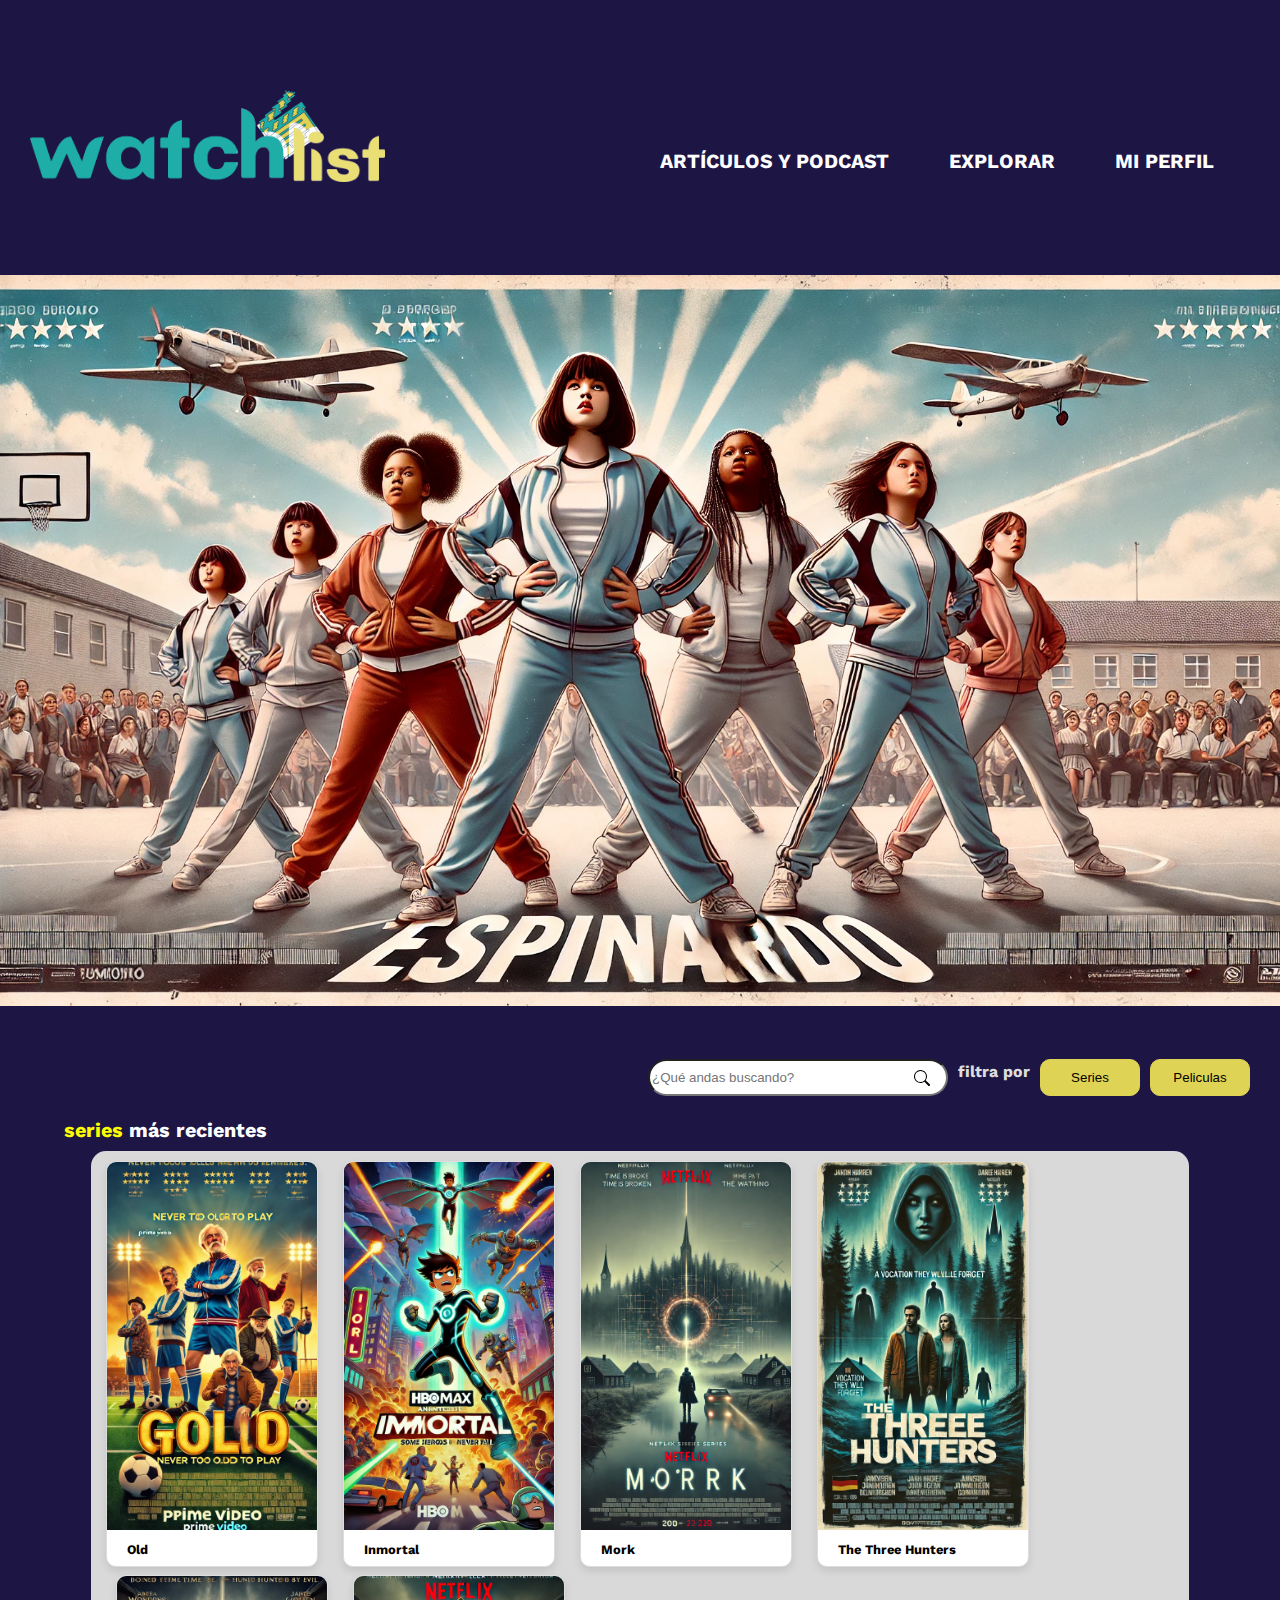
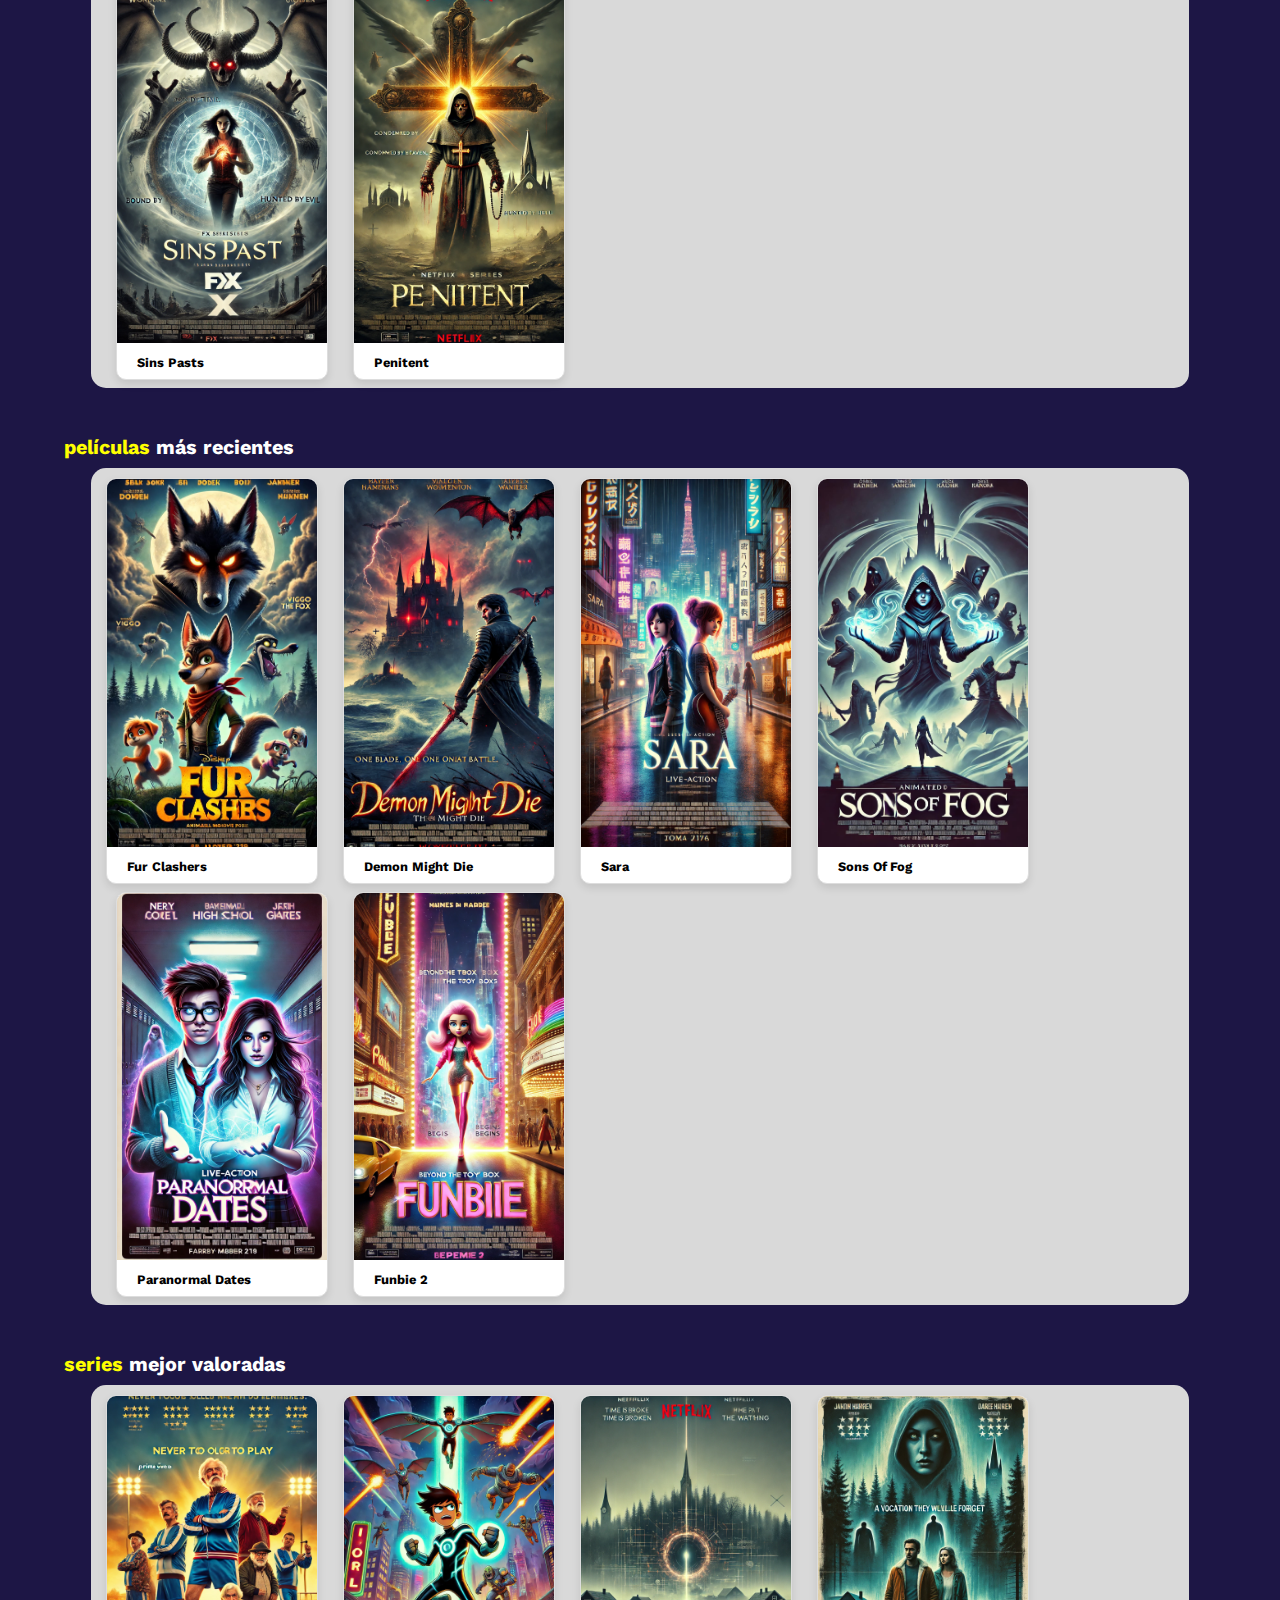
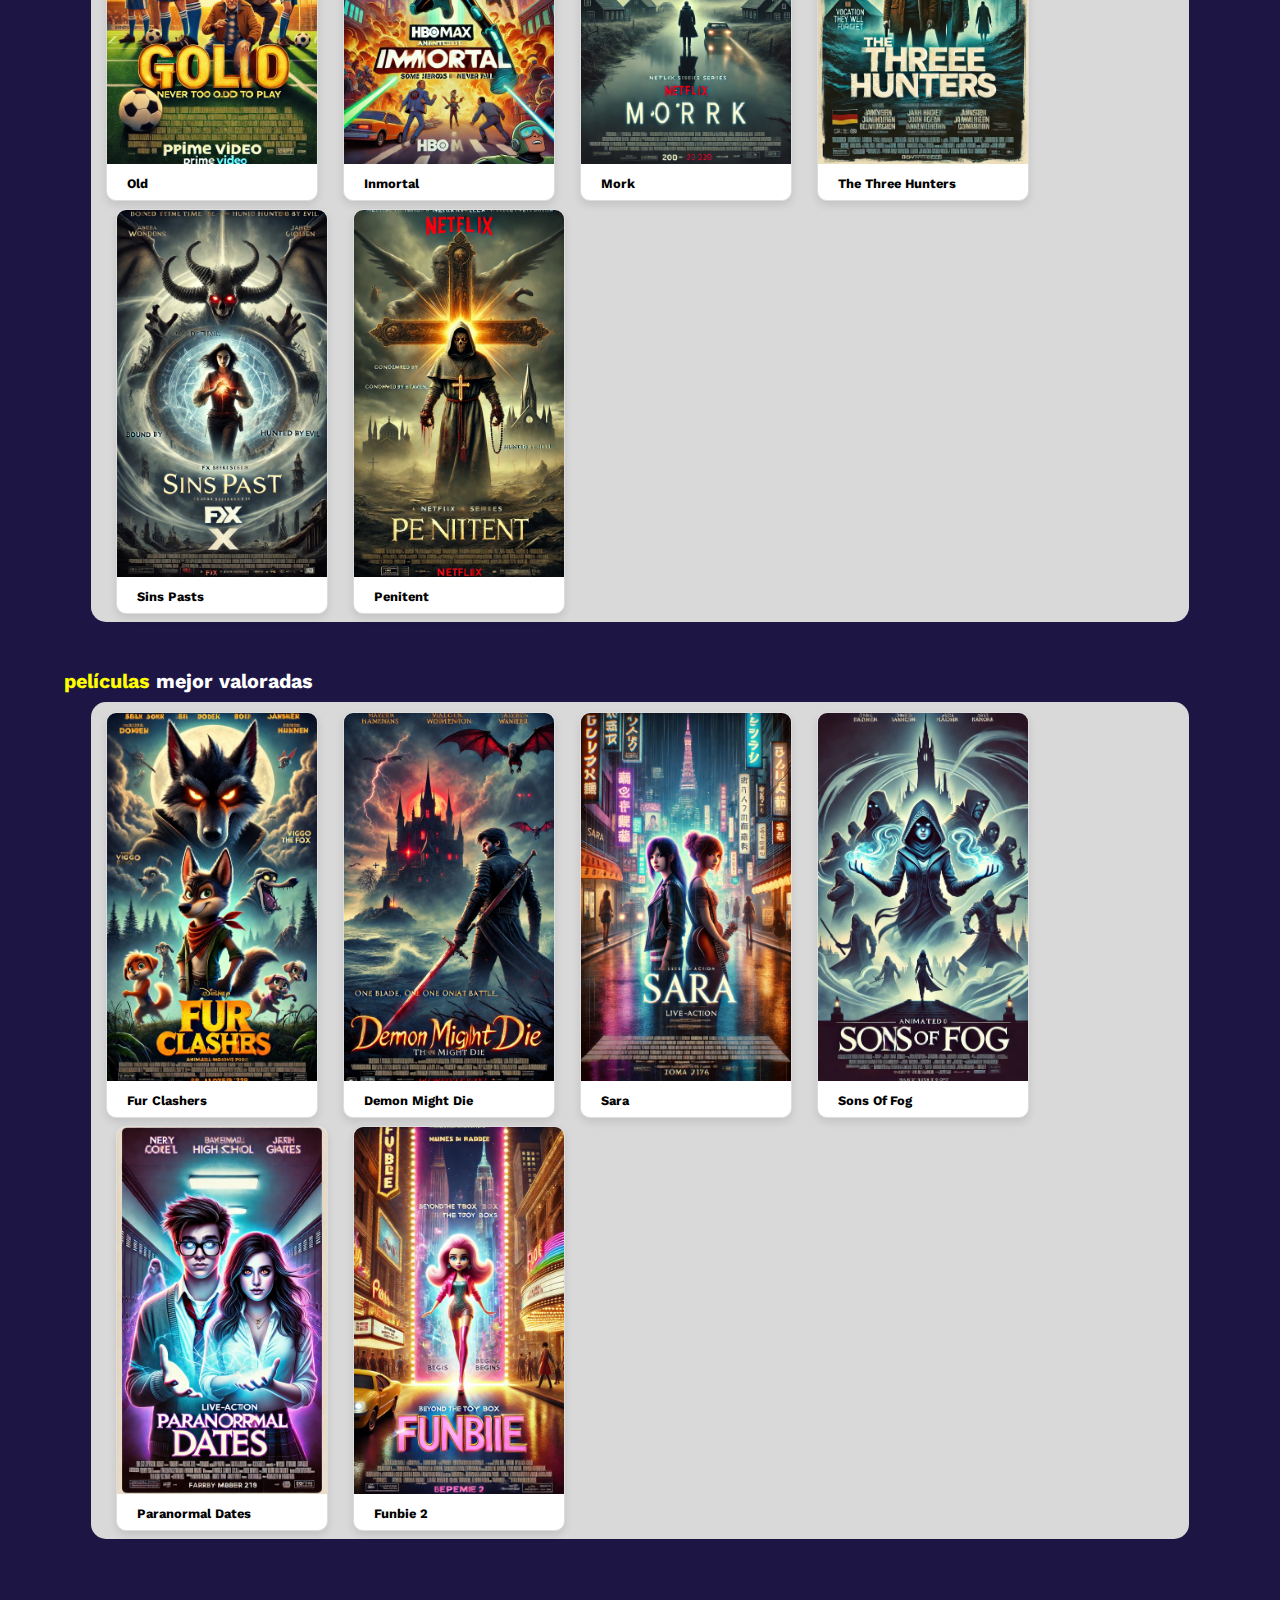
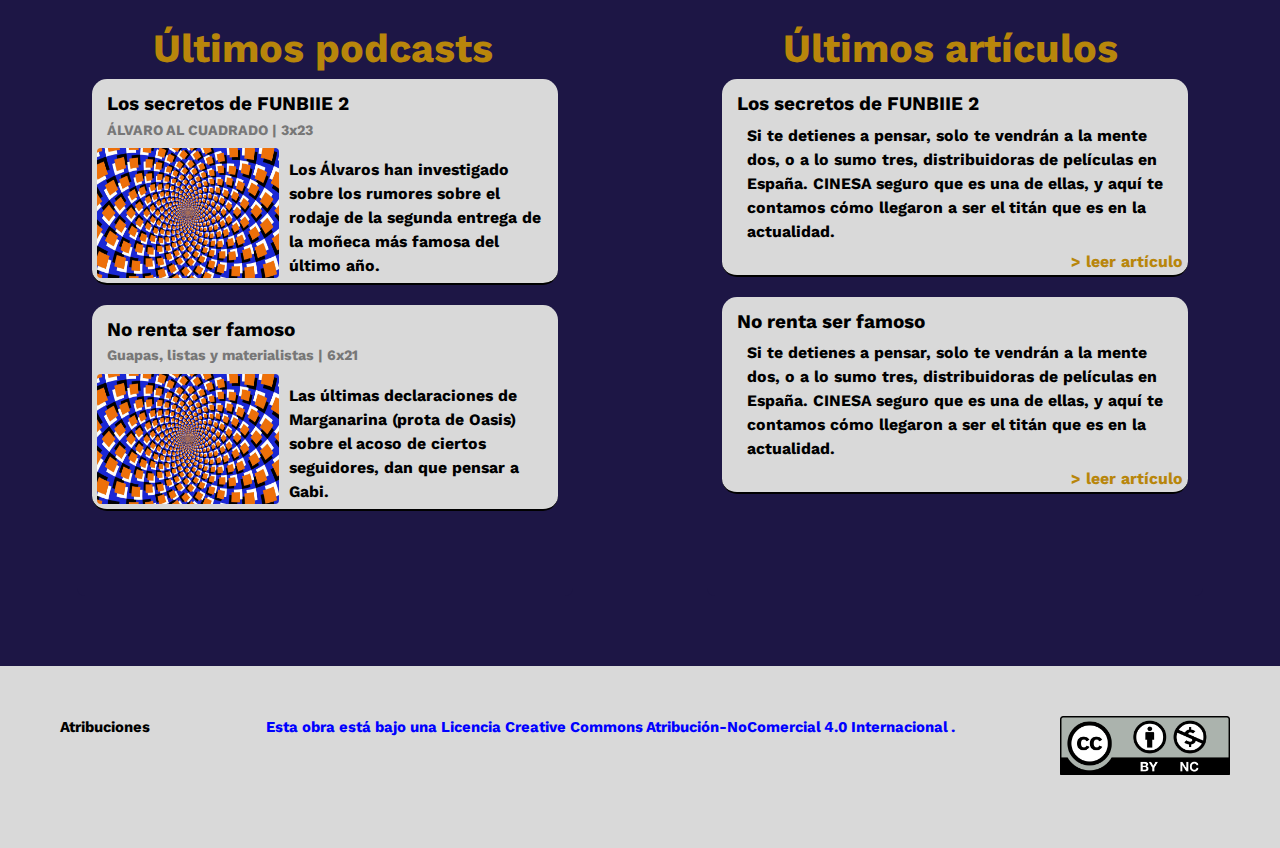
==== commit 5ae593de: "Add files via upload" ====
--- a/index.html
+++ b/index.html
@@ -1,363 +1,364 @@
-<!DOCTYPE html>
-<html lang="es">
-<head>
-    <meta charset="UTF-8">
-    <meta name="viewport" content="width=device-width, initial-scale=1.0">
-    <title>Watchlist</title>
-    <link rel="stylesheet" href="CSS/inicio.css">
-    <link rel="preconnect" href="https://fonts.googleapis.com">
-    <link rel="preconnect" href="https://fonts.gstatic.com" crossorigin>
-    <link href="https://fonts.googleapis.com/css2?family=Kantumruy+Pro:ital,wght@0,100..700;1,100..700&display=swap" rel="stylesheet">
-</head>
-<body class="kantumruy-pro-bold">
-    
-        <header>
-
-            <div class="img">
-                <a href="index.html"><img src="Assets/imagenes/logo.png" alt="Logo"></a>
-            </div>
-
-            <nav id="desktop">
-                <ul>
-                    <li><a href="articuloPodcast.html">ARTÍCULOS Y PODCAST</a></li>
-                    <li>
-                        <a href="#">EXPLORAR</a>
-                        <ul class="submenu">
-                            <div class="reviews"><li><a href="#">SERIES</a></li></div>
-                            <div class="reviews"><li><a href="#">PELICULAS</a></li></div>
-                        </ul>
-                    </li>
-                    <li>
-                        <a href="#">MI PERFIL</a>
-                        <ul class="submenu">
-                            <div class="reviews"><a href="#">MIS WATCHLISTS</a></div>
-                            <div class="reviews"><a href="#">MIS FAVORITOS</a></div>
-                            <div class="reviews"><a href="#">REVIEWS</a></div>
-                            <div class="settings"><a href="#">
-                                <svg id="settings-icon" xmlns="http://www.w3.org/2000/svg" width="25" height="25" fill="currentColor" class="bi bi-gear-fill" viewBox="0 0 16 16">
-                                <path d="M9.405 1.05c-.413-1.4-2.397-1.4-2.81 0l-.1.34a1.464 1.464 0 0 1-2.105.872l-.31-.17c-1.283-.698-2.686.705-1.987 1.987l.169.311c.446.82.023 1.841-.872 2.105l-.34.1c-1.4.413-1.4 2.397 0 2.81l.34.1a1.464 1.464 0 0 1 .872 2.105l-.17.31c-.698 1.283.705 2.686 1.987 1.987l.311-.169a1.464 1.464 0 0 1 2.105.872l.1.34c.413 1.4 2.397 1.4 2.81 0l.1-.34a1.464 1.464 0 0 1 2.105-.872l.31.17c1.283.698 2.686-.705 1.987-1.987l-.169-.311a1.464 1.464 0 0 1 .872-2.105l.34-.1c1.4-.413 1.4-2.397 0-2.81l-.34-.1a1.464 1.464 0 0 1-.872-2.105l.17-.31c.698-1.283-.705-2.686-1.987-1.987l-.311.169a1.464 1.464 0 0 1-2.105-.872zM8 10.93a2.929 2.929 0 1 1 0-5.86 2.929 2.929 0 0 1 0 5.858z"/>
-                              </svg></a></div>
-                        </ul>
-                    </li>
-                </ul>
-            </nav>
-
-            <nav id="mobile">
-                <ul>
-                    <li><a href="articuloPodcast.html">ARTÍCULOS Y PODCAST</a></li>
-                    <li>
-                        <a href="#">MI PERFIL</a>
-                        <ul class="submenu">
-                            <div class="reviews"><a href="#">MIS WATCHLISTS</a></div>
-                            <div class="reviews"><a href="#">MIS FAVORITOS</a></div>
-                            <div class="reviews"><a href="#">REVIEWS</a></div>
-                            <div id="settings"><a href="#">
-                                <svg id="settings-icon" xmlns="http://www.w3.org/2000/svg" width="25" height="25" fill="currentColor" class="bi bi-gear-fill" viewBox="0 0 16 16">
-                                <path d="M9.405 1.05c-.413-1.4-2.397-1.4-2.81 0l-.1.34a1.464 1.464 0 0 1-2.105.872l-.31-.17c-1.283-.698-2.686.705-1.987 1.987l.169.311c.446.82.023 1.841-.872 2.105l-.34.1c-1.4.413-1.4 2.397 0 2.81l.34.1a1.464 1.464 0 0 1 .872 2.105l-.17.31c-.698 1.283.705 2.686 1.987 1.987l.311-.169a1.464 1.464 0 0 1 2.105.872l.1.34c.413 1.4 2.397 1.4 2.81 0l.1-.34a1.464 1.464 0 0 1 2.105-.872l.31.17c1.283.698 2.686-.705 1.987-1.987l-.169-.311a1.464 1.464 0 0 1 .872-2.105l.34-.1c1.4-.413 1.4-2.397 0-2.81l-.34-.1a1.464 1.464 0 0 1-.872-2.105l.17-.31c.698-1.283-.705-2.686-1.987-1.987l-.311.169a1.464 1.464 0 0 1-2.105-.872zM8 10.93a2.929 2.929 0 1 1 0-5.86 2.929 2.929 0 0 1 0 5.858z"/>
-                              </svg></a></div>
-                        </ul>
-                    </li>
-                </ul>
-            </nav>
-        </header>
-
-        <div id="main_img">
-
-            <img src="Assets/imagenes/prueba.jpg" alt="Imagen Lego">
-        </div>
-
-        <section>
-            
-            <div id="search">
-                <input type="search" class="search-btn" placeholder="¿Qué andas buscando?"/>
-                <svg class="search_icon" xmlns="http://www.w3.org/2000/svg" width="16" height="16" fill="currentColor" class="bi bi-search" viewBox="0 0 16 16">
-                    <path d="M11.742 10.344a6.5 6.5 0 1 0-1.397 1.398h-.001q.044.06.098.115l3.85 3.85a1 1 0 0 0 1.415-1.414l-3.85-3.85a1 1 0 0 0-.115-.1zM12 6.5a5.5 5.5 0 1 1-11 0 5.5 5.5 0 0 1 11 0"/>
-                </svg>
-
-                
-                <p>filtra por</p>
-                <button class="filter-btn">Series</button>
-                <button class="filter-btn">Peliculas</button>
-            </div>
-
-            <div id="search-mobile">
-                <button class="filter-btn">Series</button>
-                <button class="filter-btn">Peliculas</button>
-                <input type="search" class="search-btn" placeholder="¿Qué andas buscando?"/>
-            </div>
-
-
-            <h2> <a href="#" class="alt">series</a> más recientes</h2>
-            <article>
-
-                
-
-                <a href="fichaTecnica.html" class="card first">
-                    <img src="Assets/imagenes/prueba.jpg" alt="imagen pelicula">
-                    <div class="enlace btn">¿Que opina <span>la comunidad?</span></div>
-                </a>
-
-                <a href="fichaTecnica.html" class="card">
-                    <img src="Assets/imagenes/prueba.jpg" alt="imagen pelicula">
-                    <div class="enlace btn">¿Que opina <span>la comunidad?</span></div>
-                </a>
-
-                <a href="fichaTecnica.html" class="card">
-                    <img src="Assets/imagenes/prueba.jpg" alt="imagen pelicula">
-                    <div class="enlace btn">¿Que opina <span>la comunidad?</span></div>
-                </a>
-
-                <a href="fichaTecnica.html" class="card">
-                    <img src="Assets/imagenes/prueba.jpg" alt="imagen pelicula">
-                    <div class="enlace btn">¿Que opina <span>la comunidad?</span></div>
-                </a>
-
-                <a href="fichaTecnica.html" class="card">
-                    <img src="Assets/imagenes/prueba.jpg" alt="imagen pelicula">
-                    <div class="enlace btn">¿Que opina <span>la comunidad?</span></div>
-                </a>
-                <a href="fichaTecnica.html" class="card">
-                    <img src="Assets/imagenes/prueba.jpg" alt="imagen pelicula">
-                    <div class="enlace btn">¿Que opina <span>la comunidad?</span></div>
-                </a>
-            </article>
-
-
-            <h2> <a href="#" class="alt">películas</a> más recientes</h2>
-            <article>
-
-                
-
-                <a href="fichaTecnica.html" class="card first">
-                    <img src="Assets/imagenes/prueba.jpg" alt="imagen pelicula">
-                    <div class="enlace btn">¿Que opina <span>la comunidad?</span></div>
-                </a>
-
-                <a href="fichaTecnica.html" class="card">
-                    <img src="Assets/imagenes/prueba.jpg" alt="imagen pelicula">
-                    <div class="enlace btn">¿Que opina <span>la comunidad?</span></div>
-                </a>
-
-                <a href="fichaTecnica.html" class="card">
-                    <img src="Assets/imagenes/prueba.jpg" alt="imagen pelicula">
-                    <div class="enlace btn">¿Que opina <span>la comunidad?</span></div>
-                </a>
-
-                <a href="fichaTecnica.html" class="card">
-                    <img src="Assets/imagenes/prueba.jpg" alt="imagen pelicula">
-                    <div class="enlace btn">¿Que opina <span>la comunidad?</span></div>
-                </a>
-
-                <a href="fichaTecnica.html" class="card">
-                    <img src="Assets/imagenes/prueba.jpg" alt="imagen pelicula">
-                    <div class="enlace btn">¿Que opina <span>la comunidad?</span></div>
-                </a>
-
-                <a href="fichaTecnica.html" class="card">
-                    <img src="Assets/imagenes/prueba.jpg" alt="imagen pelicula">
-                    <div class="enlace btn">¿Que opina <span>la comunidad?</span></div>
-                </a>
-
-            </article>
-
-
-            <h2><a href="#" class="alt">series</a> mejor valoradas</h2>
-            <article>
-
-                
-
-                <a href="fichaTecnica.html" class="card first">
-                    <img src="Assets/imagenes/prueba.jpg" alt="imagen pelicula">
-                    <div class="enlace btn">¿Que opina <span>la comunidad?</span></div>
-                </a>
-
-                <a href="fichaTecnica.html" class="card">
-                    <img src="Assets/imagenes/prueba.jpg" alt="imagen pelicula">
-                    <div class="enlace btn">¿Que opina <span>la comunidad?</span></div>
-                </a>
-
-                <a href="fichaTecnica.html" class="card">
-                    <img src="Assets/imagenes/prueba.jpg" alt="imagen pelicula">
-                    <div class="enlace btn">¿Que opina <span>la comunidad?</span></div>
-                </a>
-
-                <a href="fichaTecnica.html" class="card">
-                    <img src="Assets/imagenes/prueba.jpg" alt="imagen pelicula">
-                    <div class="enlace btn">¿Que opina <span>la comunidad?</span></div>
-                </a>
-
-                <a href="fichaTecnica.html" class="card">
-                    <img src="Assets/imagenes/prueba.jpg" alt="imagen pelicula">
-                    <div class="enlace btn">¿Que opina <span>la comunidad?</span></div>
-                </a>
-
-                <a href="fichaTecnica.html" class="card">
-                    <img src="Assets/imagenes/prueba.jpg" alt="imagen pelicula">
-                    <div class="enlace btn">¿Que opina <span>la comunidad?</span></div>
-                </a>
-            </article>
-
-
-            <h2><a href="#" class="alt">películas</a> mejor valoradas</h2>
-            <article>
-                <a href="fichaTecnica.html" class="card first">
-                    <img src="Assets/imagenes/prueba.jpg" alt="imagen pelicula">
-                    <div class="enlace btn">¿Que opina <span>la comunidad?</span></div>
-                </a>
-
-                <a href="fichaTecnica.html" class="card">
-                    <img src="Assets/imagenes/prueba.jpg" alt="imagen pelicula">
-                    <div class="enlace btn">¿Que opina <span>la comunidad?</span></div>
-                </a>
-
-                <a href="fichaTecnica.html" class="card">
-                    <img src="Assets/imagenes/prueba.jpg" alt="imagen pelicula">
-                    <div class="enlace btn">¿Que opina <span>la comunidad?</span></div>
-                </a>
-
-                <a href="fichaTecnica.html" class="card">
-                    <img src="Assets/imagenes/prueba.jpg" alt="imagen pelicula">
-                    <div class="enlace btn">¿Que opina <span>la comunidad?</span></div>
-                </a>
-
-                <a href="fichaTecnica.html" class="card">
-                    <img src="Assets/imagenes/prueba.jpg" alt="imagen pelicula">
-                    <div class="enlace btn">¿Que opina <span>la comunidad?</span></div>
-                </a>
-
-                <a href="fichaTecnica.html" class="card">
-                    <img src="Assets/imagenes/prueba.jpg" alt="imagen pelicula">
-                    <div class="enlace btn">¿Que opina <span>la comunidad?</span></div>
-                </a>
-
-            </article>
-        </section>
-
-
-        <section id="section-podcasts-articles">
-            <div class="articles-container">
-                <article class="article">
-                    <h2 class="alt2">Últimos podcasts</h2>
-                    <section class="podcasts-articles">
-                        <article class="last-items">
-                            <h3>Los secretos de FUNBIIE 2</h3>
-                            <figcaption>ÁLVARO AL CUADRADO | 3x23</figcaption>
-                            <div class="text-img">
-                                <img src="Assets/imagenes/prueba.jpg" alt="">
-                                <p>Los Álvaros han investigado sobre los rumores sobre el rodaje de la segunda entrega de la moñeca más famosa del último año.</p>
-                            </div>
-                           
-                            
-                            
-                        </article>
-
-
-                        <article class="last-items">
-                            <h3>No renta ser famoso</h3>
-
-                            <figcaption>Guapas, listas y materialistas | 6x21</figcaption>
-                            <div class="text-img">
-                                <img src="Assets/imagenes/prueba.jpg" alt="">
-                                <p>Las últimas declaraciones de Marganarina (prota de Oasis) sobre el acoso de ciertos seguidores, dan que pensar a Gabi.</p>
-
-                            </div>
-                            
-                            
-                        </article>
-                    </section>
-                </article>
-        
-                <article class="article">
-                    <h2 class="alt2">Últimos artículos</h2>
-                    <section class="podcasts-articles">
-                        <article class="last-items">
-                            <h3>Los secretos de FUNBIIE 2</h3>
-                            <p>Si te detienes a pensar, solo te vendrán a la mente dos, o a lo sumo tres, distribuidoras de películas en España. CINESA seguro que es una de ellas, y aquí te contamos cómo llegaron a ser el titán que es en la actualidad.</p>
-                            <a href="" class="more_content read_article"> > leer artículo</a>
-                            
-                        </article>
-                        <article class="last-items">
-                            <h3>No renta ser famoso</h3>
-                            <p>Si te detienes a pensar, solo te vendrán a la mente dos, o a lo sumo tres, distribuidoras de películas en España. CINESA seguro que es una de ellas, y aquí te contamos cómo llegaron a ser el titán que es en la actualidad.</p>
-                            <a href="" class="more_content read_article"> > leer artículo</a>
-                           
-                        </article>
-                    </section>
-                </article>
-            </div>
-        </section>
-
-
-
-        <section id="mobile-section-podcasts-articles">
-            <div class="mobile-articles-container">
-                <article class="article">
-                    <h2 class="alt2">Últimos podcasts</h2>
-                    <section id="podcasts">
-                        <article class="last-items">
-                            <h3>Los secretos de FUNBIIE 2</h3>
-                            <figcaption>ÁLVARO AL CUADRADO | 3x23</figcaption>
-                            <div class="text-img">
-                                <img src="Assets/imagenes/prueba.jpg" alt="">
-                                <p>Los Álvaros han investigado sobre los rumores sobre el rodaje de la segunda entrega de la moñeca más famosa del último año.</p>
-                            </div>
-                           
-                            
-                            
-                        </article>
-
-
-                        <article class="last-items">
-                            <h3>No renta ser famoso</h3>
-
-                            <figcaption>Guapas, listas y materialistas | 6x21</figcaption>
-                            <div class="text-img">
-                                <img src="Assets/imagenes/prueba.jpg" alt="">
-                                <p>Las últimas declaraciones de Marganarina (prota de Oasis) sobre el acoso de ciertos seguidores, dan que pensar a Gabi.</p>
-
-                            </div>
-                            
-                            
-                        </article>
-                    </section>
-                </article>
-        
-                <article class="article">
-                    <h2 class="alt2">Últimos artículos</h2>
-                    <section id="articles">
-                        <article class="last-items">
-                            <h3>Los secretos de FUNBIIE 2</h3>
-                            <p>Si te detienes a pensar, solo te vendrán a la mente dos, o a lo sumo tres, distribuidoras de películas en España. CINESA seguro que es una de ellas, y aquí te contamos cómo llegaron a ser el titán que es en la actualidad.</p>
-                            <a href="" class="more_content read_article"> > leer artículo</a>
-                            
-                        </article>
-                        <article class="last-items">
-                            <h3>No renta ser famoso</h3>
-                            <p>Si te detienes a pensar, solo te vendrán a la mente dos, o a lo sumo tres, distribuidoras de películas en España. CINESA seguro que es una de ellas, y aquí te contamos cómo llegaron a ser el titán que es en la actualidad.</p>
-                            <a href="" class="more_content read_article"> > leer artículo</a>
-                           
-                        </article>
-                    </section>
-                </article>
-            </div>
-        </section>
-
-
-        
-
-        <footer>
-
-            
-            <a href="#" class="foot">Recursos de terceros</a>
-            <a href="https://creativecommons.org/licenses/by-nc/4.0/deed.es">Esta obra está bajo una Licencia Creative Commons Atribución-NoComercial 4.0 Internacional . </a>
-            
-
-            <div class="foot">
-                <a href="https://creativecommons.org/licenses/by-nc/4.0/"><img src="Assets/imagenes/Cc_by-nc_icon.svg.png" alt="imagen licencia"></a>
-                
-            </div>
-        </footer>
-
-        
-</body>
+<!DOCTYPE html>
+<html lang="es">
+<head>
+    <meta charset="UTF-8">
+    <meta name="viewport" content="width=device-width, initial-scale=1.0">
+    <title>Watchlist</title>
+    <link rel="stylesheet" href="CSS/inicio.css">
+    <link rel="preconnect" href="https://fonts.googleapis.com">
+    <link rel="preconnect" href="https://fonts.gstatic.com" crossorigin>
+    <link href="https://fonts.googleapis.com/css2?family=Kantumruy+Pro:ital,wght@0,100..700;1,100..700&display=swap" rel="stylesheet">
+</head>
+<body class="kantumruy-pro-bold">
+    
+        <header>
+
+            <div class="img">
+                <a href="index.html"><img src="Assets/imagenes/logo.png" alt="Logo"></a>
+            </div>
+
+            <nav id="desktop">
+                <ul>
+                    <li><a href="articuloPodcast.html">ARTÍCULOS Y PODCAST</a></li>
+                    <li>
+                        <a href="#">EXPLORAR</a>
+                        <ul class="submenu">
+                            <div class="reviews"><li><a href="#">SERIES</a></li></div>
+                            <div class="reviews"><li><a href="#">PELICULAS</a></li></div>
+                        </ul>
+                    </li>
+                    <li>
+                        <a href="#">MI PERFIL</a>
+                        <ul class="submenu">
+                            <div class="reviews"><a href="#">MIS WATCHLISTS</a></div>
+                            <div class="reviews"><a href="#">MIS FAVORITOS</a></div>
+                            <div class="reviews"><a href="#">REVIEWS</a></div>
+                            <div class="settings"><a href="#">
+                                <svg id="settings-icon" xmlns="http://www.w3.org/2000/svg" width="25" height="25" fill="currentColor" class="bi bi-gear-fill" viewBox="0 0 16 16">
+                                <path d="M9.405 1.05c-.413-1.4-2.397-1.4-2.81 0l-.1.34a1.464 1.464 0 0 1-2.105.872l-.31-.17c-1.283-.698-2.686.705-1.987 1.987l.169.311c.446.82.023 1.841-.872 2.105l-.34.1c-1.4.413-1.4 2.397 0 2.81l.34.1a1.464 1.464 0 0 1 .872 2.105l-.17.31c-.698 1.283.705 2.686 1.987 1.987l.311-.169a1.464 1.464 0 0 1 2.105.872l.1.34c.413 1.4 2.397 1.4 2.81 0l.1-.34a1.464 1.464 0 0 1 2.105-.872l.31.17c1.283.698 2.686-.705 1.987-1.987l-.169-.311a1.464 1.464 0 0 1 .872-2.105l.34-.1c1.4-.413 1.4-2.397 0-2.81l-.34-.1a1.464 1.464 0 0 1-.872-2.105l.17-.31c.698-1.283-.705-2.686-1.987-1.987l-.311.169a1.464 1.464 0 0 1-2.105-.872zM8 10.93a2.929 2.929 0 1 1 0-5.86 2.929 2.929 0 0 1 0 5.858z"/>
+                              </svg></a></div>
+                        </ul>
+                    </li>
+                </ul>
+            </nav>
+
+            <nav id="mobile">
+                <ul>
+                    <li><a href="articuloPodcast.html">ARTÍCULOS Y PODCAST</a></li>
+                    <li>
+                        <a href="#">MI PERFIL</a>
+                        <ul class="submenu">
+                            <div class="reviews"><a href="#">MIS WATCHLISTS</a></div>
+                            <div class="reviews"><a href="#">MIS FAVORITOS</a></div>
+                            <div class="reviews"><a href="#">REVIEWS</a></div>
+                            <div id="settings"><a href="#">
+                                <svg id="settings-icon" xmlns="http://www.w3.org/2000/svg" width="25" height="25" fill="currentColor" class="bi bi-gear-fill" viewBox="0 0 16 16">
+                                <path d="M9.405 1.05c-.413-1.4-2.397-1.4-2.81 0l-.1.34a1.464 1.464 0 0 1-2.105.872l-.31-.17c-1.283-.698-2.686.705-1.987 1.987l.169.311c.446.82.023 1.841-.872 2.105l-.34.1c-1.4.413-1.4 2.397 0 2.81l.34.1a1.464 1.464 0 0 1 .872 2.105l-.17.31c-.698 1.283.705 2.686 1.987 1.987l.311-.169a1.464 1.464 0 0 1 2.105.872l.1.34c.413 1.4 2.397 1.4 2.81 0l.1-.34a1.464 1.464 0 0 1 2.105-.872l.31.17c1.283.698 2.686-.705 1.987-1.987l-.169-.311a1.464 1.464 0 0 1 .872-2.105l.34-.1c1.4-.413 1.4-2.397 0-2.81l-.34-.1a1.464 1.464 0 0 1-.872-2.105l.17-.31c.698-1.283-.705-2.686-1.987-1.987l-.311.169a1.464 1.464 0 0 1-2.105-.872zM8 10.93a2.929 2.929 0 1 1 0-5.86 2.929 2.929 0 0 1 0 5.858z"/>
+                              </svg></a></div>
+                        </ul>
+                    </li>
+                </ul>
+            </nav>
+        </header>
+
+        <div id="main_img">
+
+            <img src="Assets/imagenes/Inicio/espinardo.jpg" alt="Imagen Lego">
+        </div>
+
+        <section>
+            
+            <div id="search">
+                <input type="search" class="search-btn" placeholder="¿Qué andas buscando?"/>
+                <svg class="search_icon" xmlns="http://www.w3.org/2000/svg" width="16" height="16" fill="currentColor" class="bi bi-search" viewBox="0 0 16 16">
+                    <path d="M11.742 10.344a6.5 6.5 0 1 0-1.397 1.398h-.001q.044.06.098.115l3.85 3.85a1 1 0 0 0 1.415-1.414l-3.85-3.85a1 1 0 0 0-.115-.1zM12 6.5a5.5 5.5 0 1 1-11 0 5.5 5.5 0 0 1 11 0"/>
+                </svg>
+
+                
+                <p>filtra por</p>
+                <button class="filter-btn">Series</button>
+                <button class="filter-btn">Peliculas</button>
+            </div>
+
+            <div id="search-mobile">
+                <button class="filter-btn">Series</button>
+                <button class="filter-btn">Peliculas</button>
+                <input type="search" class="search-btn" placeholder="¿Qué andas buscando?"/>
+            </div>
+
+
+            <h2> <a href="#" class="alt">series</a> más recientes</h2>
+            <article>
+
+                
+
+                <a href="fichaTecnica.html" class="card first">
+                    <img src="Assets/imagenes/Series/(g)old.jpg" alt="imagen serie">
+                    <div class="enlace btn">Old</span></div>
+                </a>
+
+                <a href="fichaTecnica.html" class="card">
+                    <img src="Assets/imagenes/Series/immortal.jpg" alt="imagen serie">
+                    <div class="enlace btn">Inmortal</div>
+                </a>
+
+                <a href="fichaTecnica.html" class="card">
+                    <img src="Assets/imagenes/Series/mork.jpg" alt="imagen serie">
+                    <div class="enlace btn">Mork</div>
+                </a>
+
+                <a href="fichaTecnica.html" class="card">
+                    <img src="Assets/imagenes/Series/the_three_hunters.jpg" alt="imagen serie">
+                    <div class="enlace btn">The Three Hunters</div>
+                </a>
+
+                <a href="fichaTecnica.html" class="card">
+                    <img src="Assets/imagenes/Series/sins_past.jpg" alt="imagen serie">
+                    <div class="enlace btn">Sins Pasts</span></div>
+                </a>
+                <a href="fichaTecnica.html" class="card">
+                    <img src="Assets/imagenes/Series/penitent.jpg" alt="imagen serie">
+                    <div class="enlace btn">Penitent</div>
+                </a>
+            </article>
+
+
+            <h2> <a href="#" class="alt">películas</a> más recientes</h2>
+            <article>
+
+                
+
+                <a href="fichaTecnica.html" class="card first">
+                    <img src="Assets/imagenes/Peliculas/fur_clashers.jpg" alt="imagen pelicula">
+                    <div class="enlace btn">Fur Clashers</span></div>
+                </a>
+
+                <a href="fichaTecnica.html" class="card">
+                    <img src="Assets/imagenes/Peliculas/demon_might_die.jpg" alt="imagen pelicula">
+                    <div class="enlace btn">Demon Might Die</span></div>
+                </a>
+
+                <a href="fichaTecnica.html" class="card">
+                    <img src="Assets/imagenes/Peliculas/sara.jpg" alt="imagen pelicula">
+                    <div class="enlace btn">Sara</span></div>
+                </a>
+
+                <a href="fichaTecnica.html" class="card">
+                    <img src="Assets/imagenes/Peliculas/sons_of_fog.jpg" alt="imagen pelicula">
+                    <div class="enlace btn">Sons Of Fog</span></div>
+                </a>
+
+                <a href="fichaTecnica.html" class="card">
+                    <img src="Assets/imagenes/Peliculas/paranormal_dates.jpg" alt="imagen pelicula">
+                    <div class="enlace btn"> Paranormal Dates </div>
+                </a>
+
+                <a href="fichaTecnica.html" class="card">
+                    <img src="Assets/imagenes/Peliculas/funbie_2.jpg" alt="imagen pelicula">
+                    <div class="enlace btn">Funbie 2</span></div>
+                </a>
+
+            </article>
+
+
+            <h2><a href="#" class="alt">series</a> mejor valoradas</h2>
+            <article>
+
+                
+
+                <a href="fichaTecnica.html" class="card first">
+                    <img src="Assets/imagenes/Series/(g)old.jpg" alt="imagen serie">
+                    <div class="enlace btn">Old</span></div>
+                </a>
+
+                <a href="fichaTecnica.html" class="card">
+                    <img src="Assets/imagenes/Series/immortal.jpg" alt="imagen serie">
+                    <div class="enlace btn">Inmortal</div>
+                </a>
+
+                <a href="fichaTecnica.html" class="card">
+                    <img src="Assets/imagenes/Series/mork.jpg" alt="imagen serie">
+                    <div class="enlace btn">Mork</div>
+                </a>
+
+                <a href="fichaTecnica.html" class="card">
+                    <img src="Assets/imagenes/Series/the_three_hunters.jpg" alt="imagen serie">
+                    <div class="enlace btn">The Three Hunters</div>
+                </a>
+
+                <a href="fichaTecnica.html" class="card">
+                    <img src="Assets/imagenes/Series/sins_past.jpg" alt="imagen serie">
+                    <div class="enlace btn">Sins Pasts</span></div>
+                </a>
+                <a href="fichaTecnica.html" class="card">
+                    <img src="Assets/imagenes/Series/penitent.jpg" alt="imagen serie">
+                    <div class="enlace btn">Penitent</div>
+                </a>
+            </article>
+
+
+            <h2><a href="#" class="alt">películas</a> mejor valoradas</h2>
+            <article>
+                <a href="fichaTecnica.html" class="card first">
+                    <img src="Assets/imagenes/Peliculas/fur_clashers.jpg" alt="imagen pelicula">
+                    <div class="enlace btn">Fur Clashers</span></div>
+                </a>
+
+                <a href="fichaTecnica.html" class="card">
+                    <img src="Assets/imagenes/Peliculas/demon_might_die.jpg" alt="imagen pelicula">
+                    <div class="enlace btn">Demon Might Die</span></div>
+                </a>
+
+                <a href="fichaTecnica.html" class="card">
+                    <img src="Assets/imagenes/Peliculas/sara.jpg" alt="imagen pelicula">
+                    <div class="enlace btn">Sara</span></div>
+                </a>
+
+                <a href="fichaTecnica.html" class="card">
+                    <img src="Assets/imagenes/Peliculas/sons_of_fog.jpg" alt="imagen pelicula">
+                    <div class="enlace btn">Sons Of Fog</span></div>
+                </a>
+
+                <a href="fichaTecnica.html" class="card">
+                    <img src="Assets/imagenes/Peliculas/paranormal_dates.jpg" alt="imagen pelicula">
+                    <div class="enlace btn"> Paranormal Dates </div>
+                </a>
+
+                <a href="fichaTecnica.html" class="card">
+                    <img src="Assets/imagenes/Peliculas/funbie_2.jpg" alt="imagen pelicula">
+                    <div class="enlace btn">Funbie 2</span></div>
+                </a>
+
+
+            </article>
+        </section>
+
+
+        <section id="section-podcasts-articles">
+            <div class="articles-container">
+                <article class="article">
+                    <h2 class="alt2">Últimos podcasts</h2>
+                    <section class="podcasts-articles">
+                        <article class="last-items">
+                            <h3>Los secretos de FUNBIIE 2</h3>
+                            <figcaption>ÁLVARO AL CUADRADO | 3x23</figcaption>
+                            <div class="text-img">
+                                <img src="Assets/imagenes/prueba.jpg" alt="">
+                                <p>Los Álvaros han investigado sobre los rumores sobre el rodaje de la segunda entrega de la moñeca más famosa del último año.</p>
+                            </div>
+                           
+                            
+                            
+                        </article>
+
+
+                        <article class="last-items">
+                            <h3>No renta ser famoso</h3>
+
+                            <figcaption>Guapas, listas y materialistas | 6x21</figcaption>
+                            <div class="text-img">
+                                <img src="Assets/imagenes/prueba.jpg" alt="">
+                                <p>Las últimas declaraciones de Marganarina (prota de Oasis) sobre el acoso de ciertos seguidores, dan que pensar a Gabi.</p>
+
+                            </div>
+                            
+                            
+                        </article>
+                    </section>
+                </article>
+        
+                <article class="article">
+                    <h2 class="alt2">Últimos artículos</h2>
+                    <section class="podcasts-articles">
+                        <article class="last-items">
+                            <h3>Los secretos de FUNBIIE 2</h3>
+                            <p>Si te detienes a pensar, solo te vendrán a la mente dos, o a lo sumo tres, distribuidoras de películas en España. CINESA seguro que es una de ellas, y aquí te contamos cómo llegaron a ser el titán que es en la actualidad.</p>
+                            <a href="" class="more_content read_article"> > leer artículo</a>
+                            
+                        </article>
+                        <article class="last-items">
+                            <h3>No renta ser famoso</h3>
+                            <p>Si te detienes a pensar, solo te vendrán a la mente dos, o a lo sumo tres, distribuidoras de películas en España. CINESA seguro que es una de ellas, y aquí te contamos cómo llegaron a ser el titán que es en la actualidad.</p>
+                            <a href="" class="more_content read_article"> > leer artículo</a>
+                           
+                        </article>
+                    </section>
+                </article>
+            </div>
+        </section>
+
+
+
+        <section id="mobile-section-podcasts-articles">
+            <div class="mobile-articles-container">
+                <article class="article">
+                    <h2 class="alt2">Últimos podcasts</h2>
+                    <section id="podcasts">
+                        <article class="last-items">
+                            <h3>Los secretos de FUNBIIE 2</h3>
+                            <figcaption>ÁLVARO AL CUADRADO | 3x23</figcaption>
+                            <div class="text-img">
+                                <img src="Assets/imagenes/prueba.jpg" alt="">
+                                <p>Los Álvaros han investigado sobre los rumores sobre el rodaje de la segunda entrega de la moñeca más famosa del último año.</p>
+                            </div>
+                           
+                            
+                            
+                        </article>
+
+
+                        <article class="last-items">
+                            <h3>No renta ser famoso</h3>
+
+                            <figcaption>Guapas, listas y materialistas | 6x21</figcaption>
+                            <div class="text-img">
+                                <img src="Assets/imagenes/prueba.jpg" alt="">
+                                <p>Las últimas declaraciones de Marganarina (prota de Oasis) sobre el acoso de ciertos seguidores, dan que pensar a Gabi.</p>
+
+                            </div>
+                            
+                            
+                        </article>
+                    </section>
+                </article>
+        
+                <article class="article">
+                    <h2 class="alt2">Últimos artículos</h2>
+                    <section id="articles">
+                        <article class="last-items">
+                            <h3>Los secretos de FUNBIIE 2</h3>
+                            <p>Si te detienes a pensar, solo te vendrán a la mente dos, o a lo sumo tres, distribuidoras de películas en España. CINESA seguro que es una de ellas, y aquí te contamos cómo llegaron a ser el titán que es en la actualidad.</p>
+                            <a href="" class="more_content read_article"> > leer artículo</a>
+                            
+                        </article>
+                        <article class="last-items">
+                            <h3>No renta ser famoso</h3>
+                            <p>Si te detienes a pensar, solo te vendrán a la mente dos, o a lo sumo tres, distribuidoras de películas en España. CINESA seguro que es una de ellas, y aquí te contamos cómo llegaron a ser el titán que es en la actualidad.</p>
+                            <a href="" class="more_content read_article"> > leer artículo</a>
+                           
+                        </article>
+                    </section>
+                </article>
+            </div>
+        </section>
+
+
+        
+
+        <footer>
+
+            
+            <a href="#" class="foot">Atribuciones</a>
+            <a id="license-desktop" href="https://creativecommons.org/licenses/by-nc/4.0/deed.es">Esta obra está bajo una Licencia Creative Commons Atribución-NoComercial 4.0 Internacional . </a>
+            
+
+            <div class="foot">
+                <img src="Assets/imagenes/Cc_by-nc_icon.svg.png" alt="imagen licencia">
+                <a id="license-mobile" href="https://creativecommons.org/licenses/by-nc/4.0/deed.es">CC BY-NC</a>
+                
+            </div>
+        </footer>
+
+        
+</body>
 </html>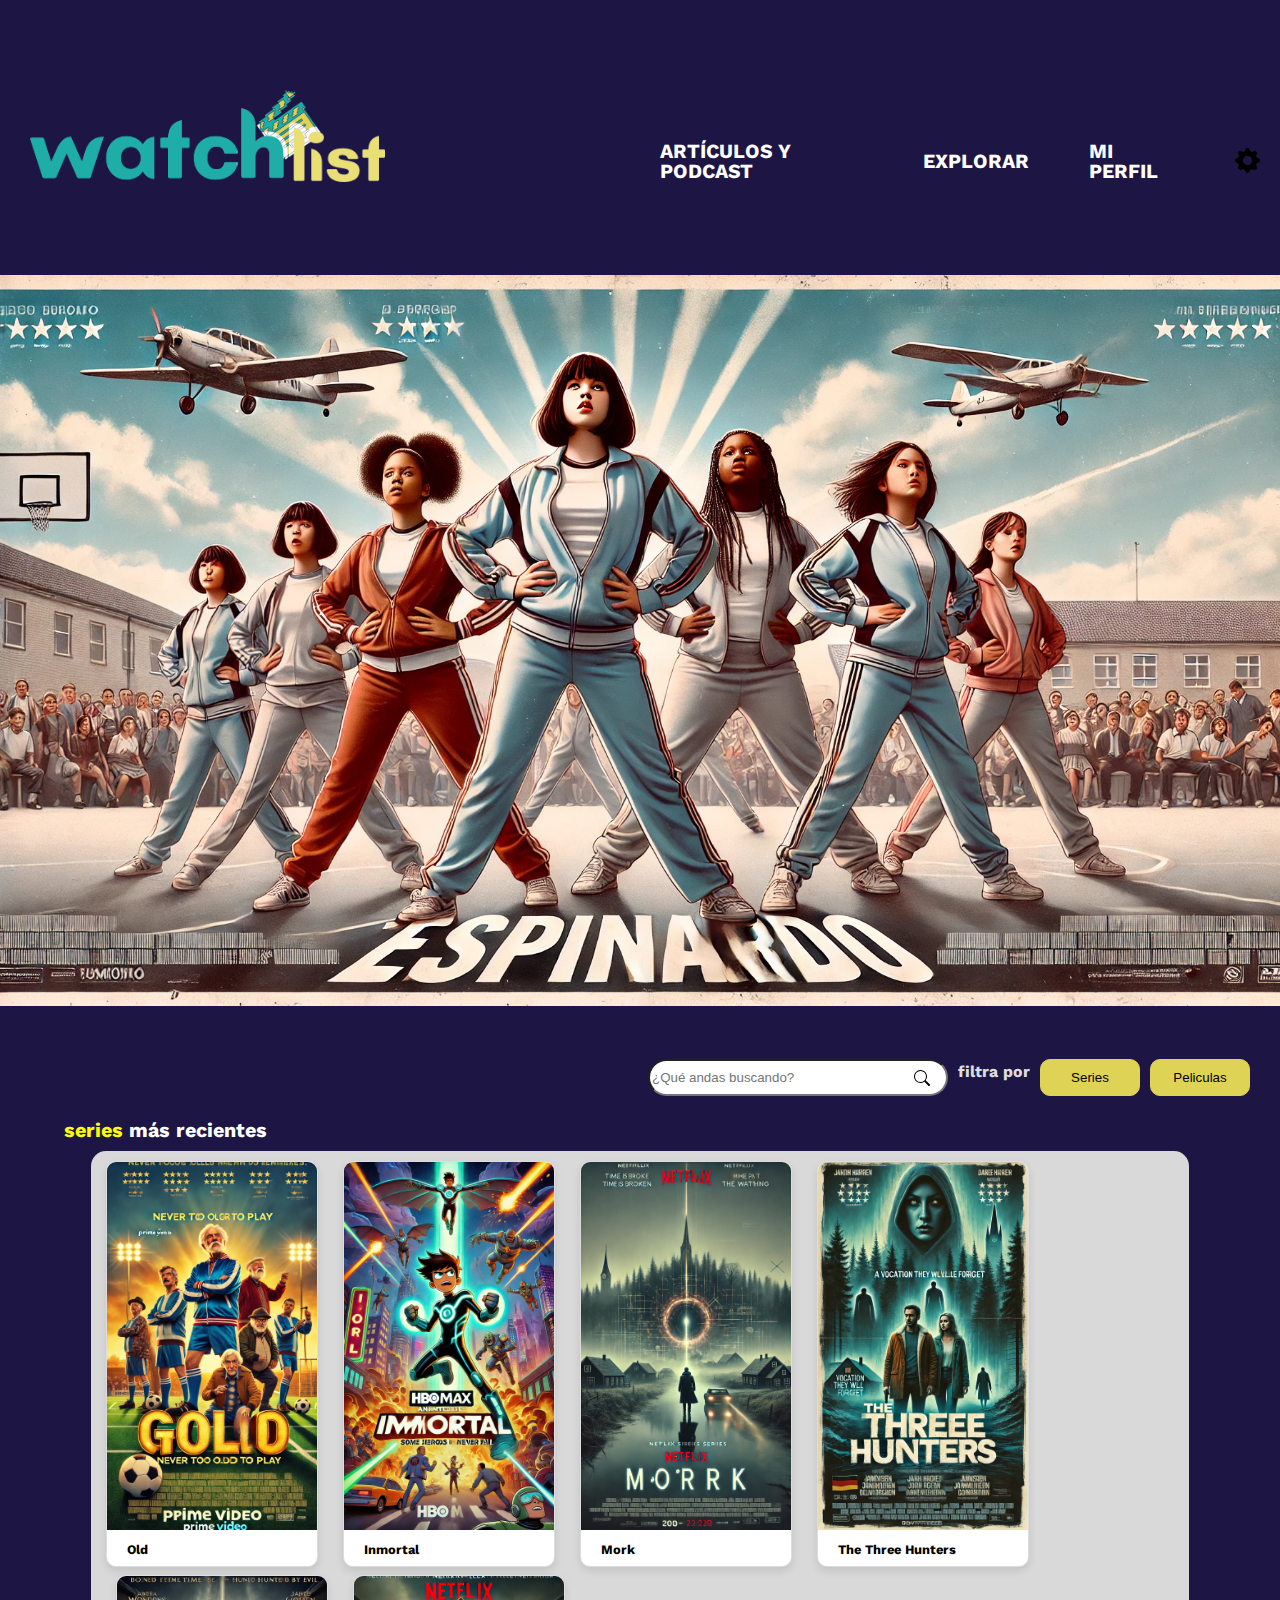
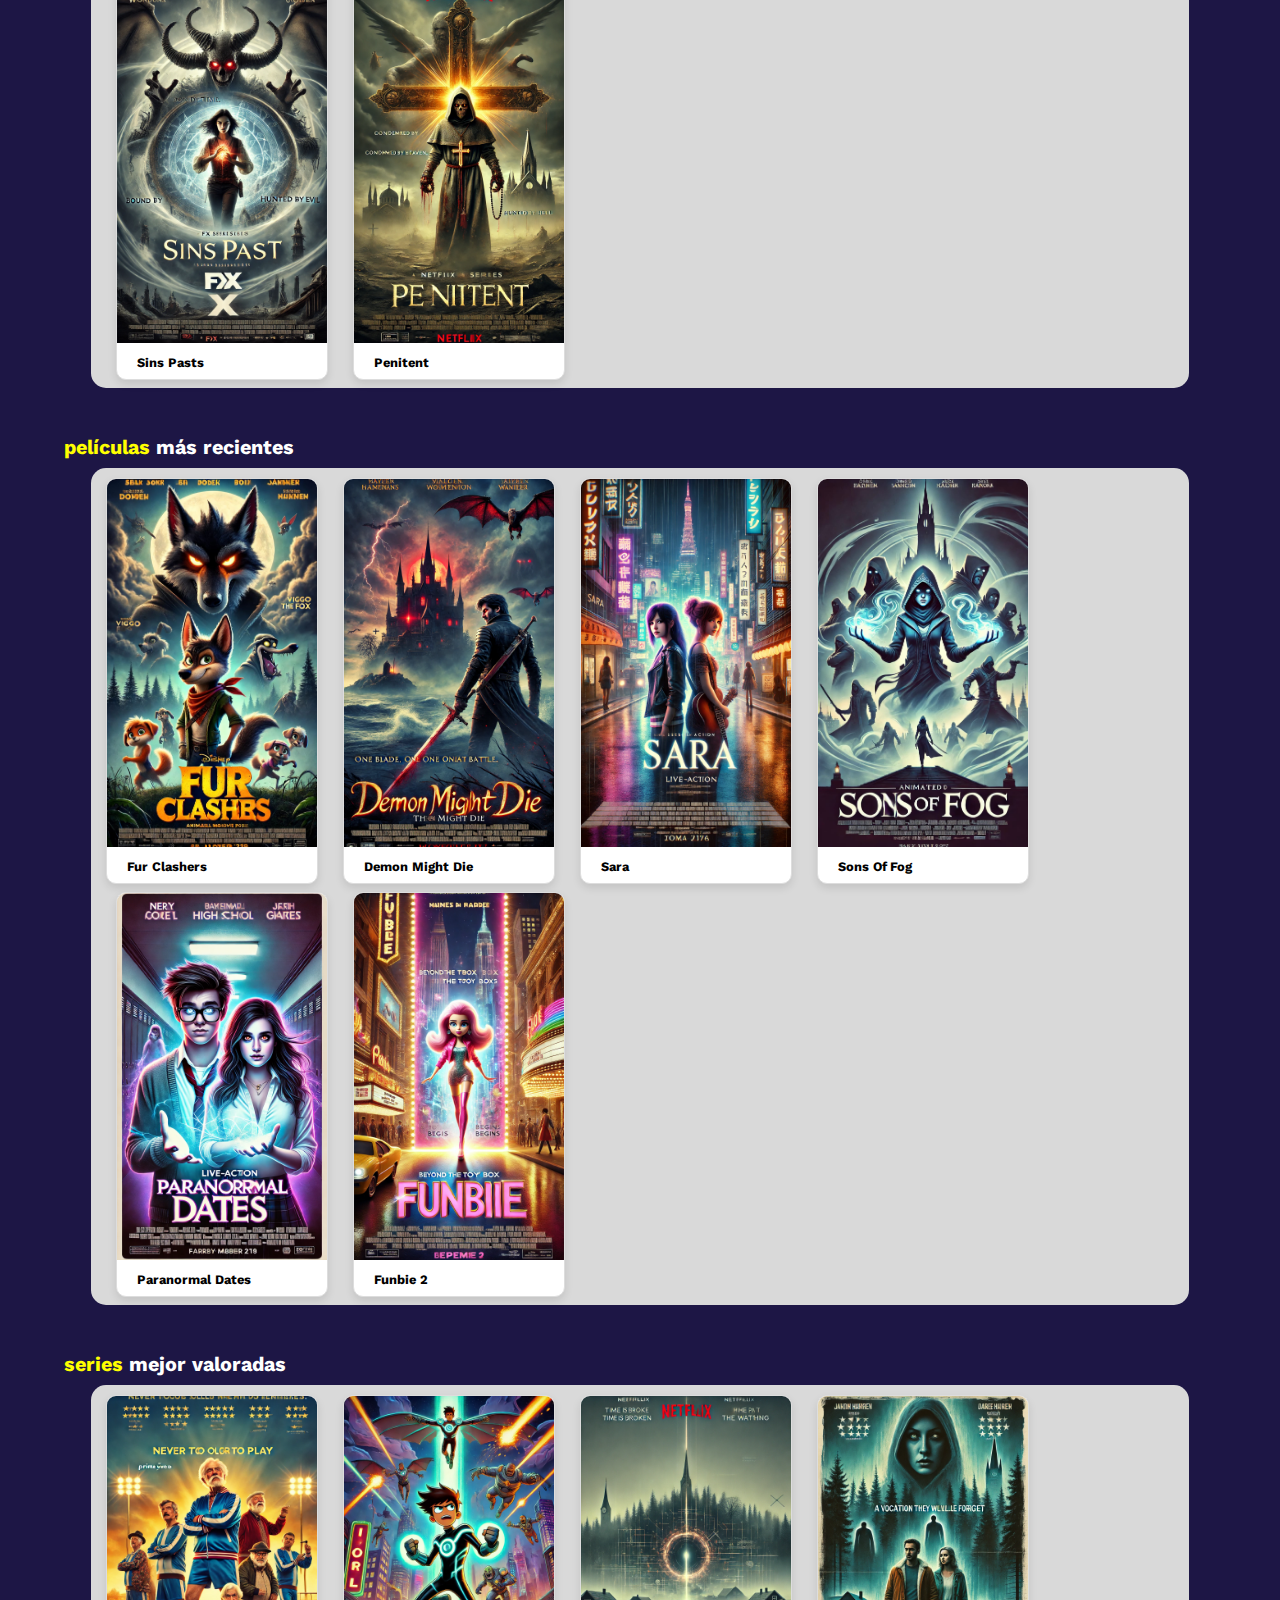
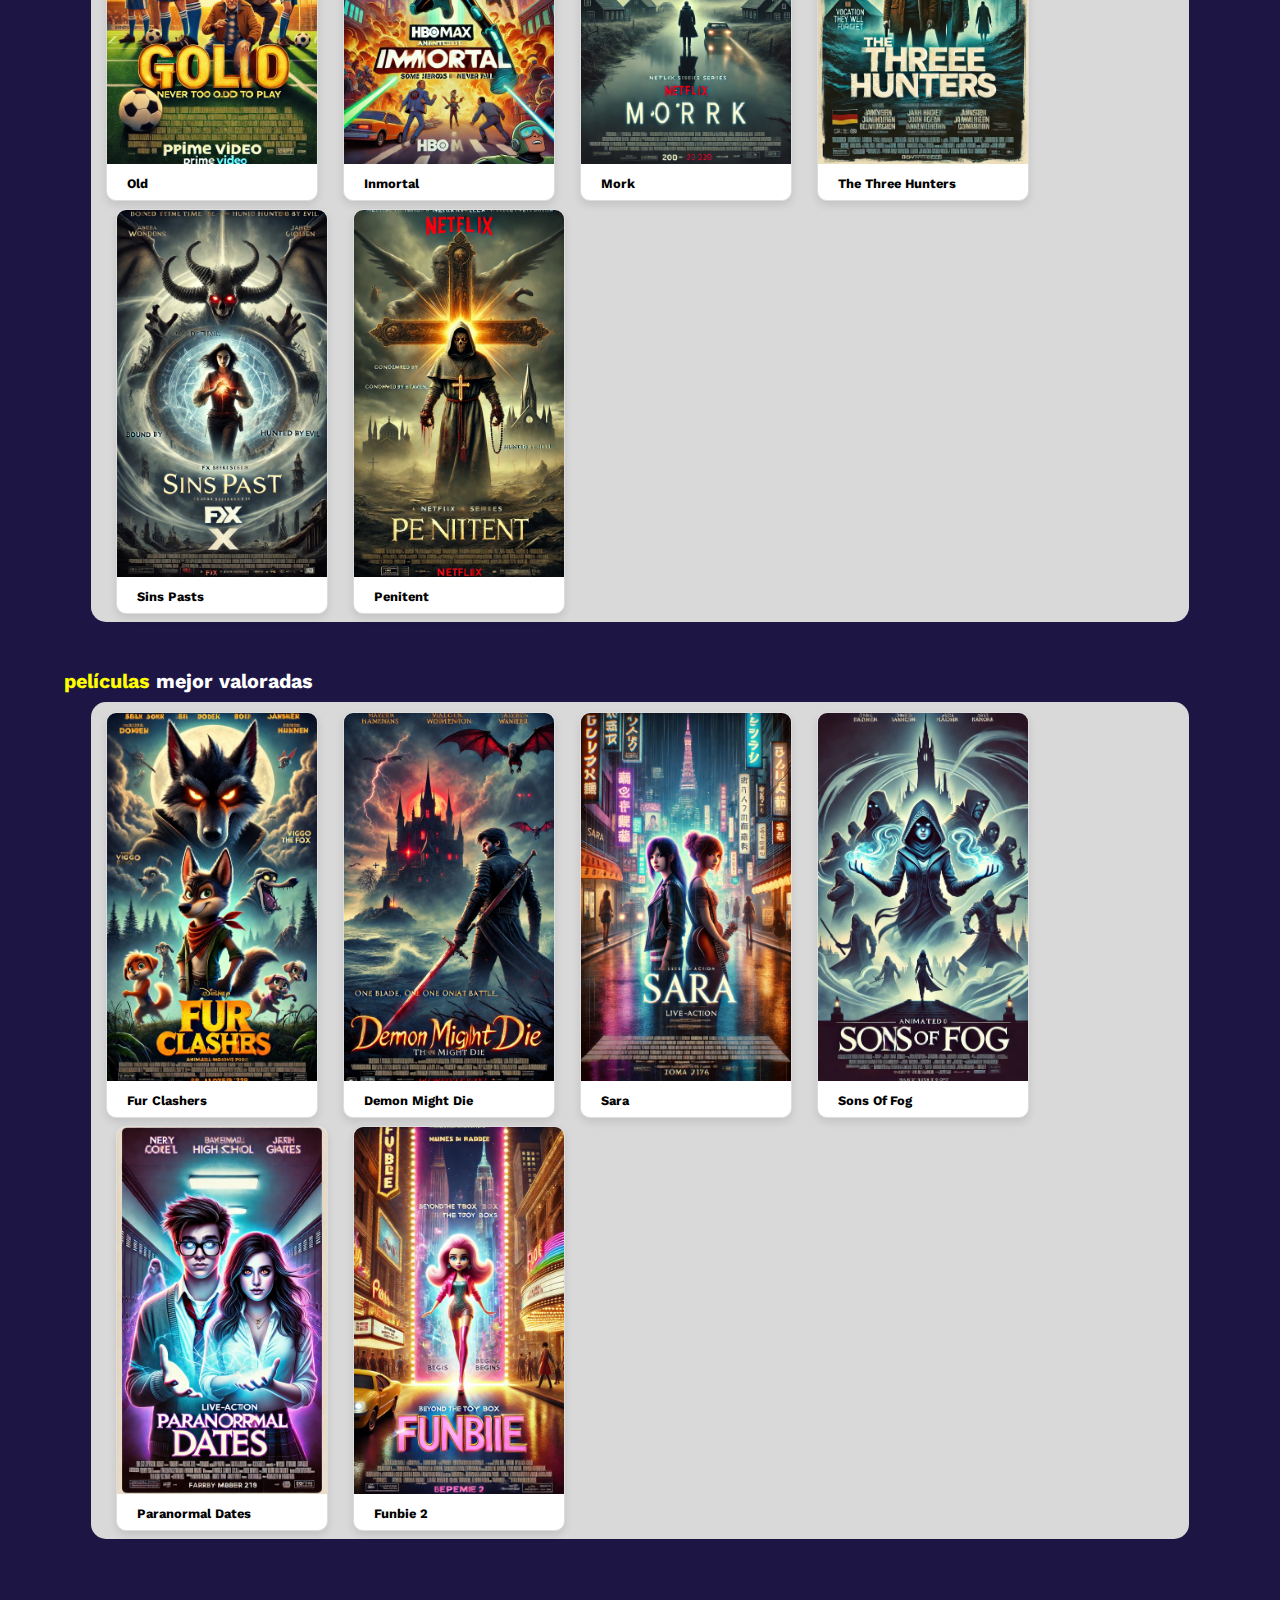
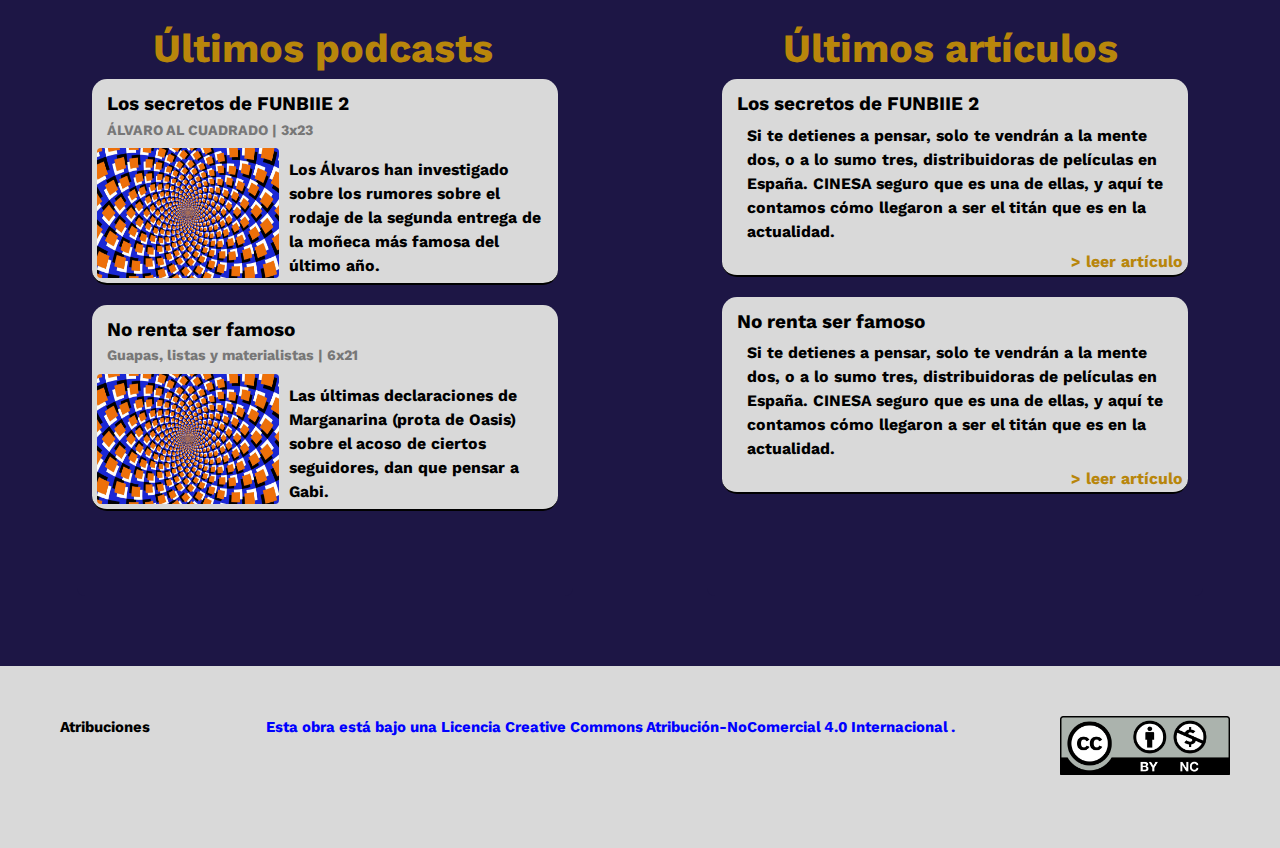
==== commit e18dfa2f: "Add files via upload" ====
--- a/index.html
+++ b/index.html
@@ -1,364 +1,365 @@
-<!DOCTYPE html>
-<html lang="es">
-<head>
-    <meta charset="UTF-8">
-    <meta name="viewport" content="width=device-width, initial-scale=1.0">
-    <title>Watchlist</title>
-    <link rel="stylesheet" href="CSS/inicio.css">
-    <link rel="preconnect" href="https://fonts.googleapis.com">
-    <link rel="preconnect" href="https://fonts.gstatic.com" crossorigin>
-    <link href="https://fonts.googleapis.com/css2?family=Kantumruy+Pro:ital,wght@0,100..700;1,100..700&display=swap" rel="stylesheet">
-</head>
-<body class="kantumruy-pro-bold">
-    
-        <header>
-
-            <div class="img">
-                <a href="index.html"><img src="Assets/imagenes/logo.png" alt="Logo"></a>
-            </div>
-
-            <nav id="desktop">
-                <ul>
-                    <li><a href="articuloPodcast.html">ARTÍCULOS Y PODCAST</a></li>
-                    <li>
-                        <a href="#">EXPLORAR</a>
-                        <ul class="submenu">
-                            <div class="reviews"><li><a href="#">SERIES</a></li></div>
-                            <div class="reviews"><li><a href="#">PELICULAS</a></li></div>
-                        </ul>
-                    </li>
-                    <li>
-                        <a href="#">MI PERFIL</a>
-                        <ul class="submenu">
-                            <div class="reviews"><a href="#">MIS WATCHLISTS</a></div>
-                            <div class="reviews"><a href="#">MIS FAVORITOS</a></div>
-                            <div class="reviews"><a href="#">REVIEWS</a></div>
-                            <div class="settings"><a href="#">
-                                <svg id="settings-icon" xmlns="http://www.w3.org/2000/svg" width="25" height="25" fill="currentColor" class="bi bi-gear-fill" viewBox="0 0 16 16">
-                                <path d="M9.405 1.05c-.413-1.4-2.397-1.4-2.81 0l-.1.34a1.464 1.464 0 0 1-2.105.872l-.31-.17c-1.283-.698-2.686.705-1.987 1.987l.169.311c.446.82.023 1.841-.872 2.105l-.34.1c-1.4.413-1.4 2.397 0 2.81l.34.1a1.464 1.464 0 0 1 .872 2.105l-.17.31c-.698 1.283.705 2.686 1.987 1.987l.311-.169a1.464 1.464 0 0 1 2.105.872l.1.34c.413 1.4 2.397 1.4 2.81 0l.1-.34a1.464 1.464 0 0 1 2.105-.872l.31.17c1.283.698 2.686-.705 1.987-1.987l-.169-.311a1.464 1.464 0 0 1 .872-2.105l.34-.1c1.4-.413 1.4-2.397 0-2.81l-.34-.1a1.464 1.464 0 0 1-.872-2.105l.17-.31c.698-1.283-.705-2.686-1.987-1.987l-.311.169a1.464 1.464 0 0 1-2.105-.872zM8 10.93a2.929 2.929 0 1 1 0-5.86 2.929 2.929 0 0 1 0 5.858z"/>
-                              </svg></a></div>
-                        </ul>
-                    </li>
-                </ul>
-            </nav>
-
-            <nav id="mobile">
-                <ul>
-                    <li><a href="articuloPodcast.html">ARTÍCULOS Y PODCAST</a></li>
-                    <li>
-                        <a href="#">MI PERFIL</a>
-                        <ul class="submenu">
-                            <div class="reviews"><a href="#">MIS WATCHLISTS</a></div>
-                            <div class="reviews"><a href="#">MIS FAVORITOS</a></div>
-                            <div class="reviews"><a href="#">REVIEWS</a></div>
-                            <div id="settings"><a href="#">
-                                <svg id="settings-icon" xmlns="http://www.w3.org/2000/svg" width="25" height="25" fill="currentColor" class="bi bi-gear-fill" viewBox="0 0 16 16">
-                                <path d="M9.405 1.05c-.413-1.4-2.397-1.4-2.81 0l-.1.34a1.464 1.464 0 0 1-2.105.872l-.31-.17c-1.283-.698-2.686.705-1.987 1.987l.169.311c.446.82.023 1.841-.872 2.105l-.34.1c-1.4.413-1.4 2.397 0 2.81l.34.1a1.464 1.464 0 0 1 .872 2.105l-.17.31c-.698 1.283.705 2.686 1.987 1.987l.311-.169a1.464 1.464 0 0 1 2.105.872l.1.34c.413 1.4 2.397 1.4 2.81 0l.1-.34a1.464 1.464 0 0 1 2.105-.872l.31.17c1.283.698 2.686-.705 1.987-1.987l-.169-.311a1.464 1.464 0 0 1 .872-2.105l.34-.1c1.4-.413 1.4-2.397 0-2.81l-.34-.1a1.464 1.464 0 0 1-.872-2.105l.17-.31c.698-1.283-.705-2.686-1.987-1.987l-.311.169a1.464 1.464 0 0 1-2.105-.872zM8 10.93a2.929 2.929 0 1 1 0-5.86 2.929 2.929 0 0 1 0 5.858z"/>
-                              </svg></a></div>
-                        </ul>
-                    </li>
-                </ul>
-            </nav>
-        </header>
-
-        <div id="main_img">
-
-            <img src="Assets/imagenes/Inicio/espinardo.jpg" alt="Imagen Lego">
-        </div>
-
-        <section>
-            
-            <div id="search">
-                <input type="search" class="search-btn" placeholder="¿Qué andas buscando?"/>
-                <svg class="search_icon" xmlns="http://www.w3.org/2000/svg" width="16" height="16" fill="currentColor" class="bi bi-search" viewBox="0 0 16 16">
-                    <path d="M11.742 10.344a6.5 6.5 0 1 0-1.397 1.398h-.001q.044.06.098.115l3.85 3.85a1 1 0 0 0 1.415-1.414l-3.85-3.85a1 1 0 0 0-.115-.1zM12 6.5a5.5 5.5 0 1 1-11 0 5.5 5.5 0 0 1 11 0"/>
-                </svg>
-
-                
-                <p>filtra por</p>
-                <button class="filter-btn">Series</button>
-                <button class="filter-btn">Peliculas</button>
-            </div>
-
-            <div id="search-mobile">
-                <button class="filter-btn">Series</button>
-                <button class="filter-btn">Peliculas</button>
-                <input type="search" class="search-btn" placeholder="¿Qué andas buscando?"/>
-            </div>
-
-
-            <h2> <a href="#" class="alt">series</a> más recientes</h2>
-            <article>
-
-                
-
-                <a href="fichaTecnica.html" class="card first">
-                    <img src="Assets/imagenes/Series/(g)old.jpg" alt="imagen serie">
-                    <div class="enlace btn">Old</span></div>
-                </a>
-
-                <a href="fichaTecnica.html" class="card">
-                    <img src="Assets/imagenes/Series/immortal.jpg" alt="imagen serie">
-                    <div class="enlace btn">Inmortal</div>
-                </a>
-
-                <a href="fichaTecnica.html" class="card">
-                    <img src="Assets/imagenes/Series/mork.jpg" alt="imagen serie">
-                    <div class="enlace btn">Mork</div>
-                </a>
-
-                <a href="fichaTecnica.html" class="card">
-                    <img src="Assets/imagenes/Series/the_three_hunters.jpg" alt="imagen serie">
-                    <div class="enlace btn">The Three Hunters</div>
-                </a>
-
-                <a href="fichaTecnica.html" class="card">
-                    <img src="Assets/imagenes/Series/sins_past.jpg" alt="imagen serie">
-                    <div class="enlace btn">Sins Pasts</span></div>
-                </a>
-                <a href="fichaTecnica.html" class="card">
-                    <img src="Assets/imagenes/Series/penitent.jpg" alt="imagen serie">
-                    <div class="enlace btn">Penitent</div>
-                </a>
-            </article>
-
-
-            <h2> <a href="#" class="alt">películas</a> más recientes</h2>
-            <article>
-
-                
-
-                <a href="fichaTecnica.html" class="card first">
-                    <img src="Assets/imagenes/Peliculas/fur_clashers.jpg" alt="imagen pelicula">
-                    <div class="enlace btn">Fur Clashers</span></div>
-                </a>
-
-                <a href="fichaTecnica.html" class="card">
-                    <img src="Assets/imagenes/Peliculas/demon_might_die.jpg" alt="imagen pelicula">
-                    <div class="enlace btn">Demon Might Die</span></div>
-                </a>
-
-                <a href="fichaTecnica.html" class="card">
-                    <img src="Assets/imagenes/Peliculas/sara.jpg" alt="imagen pelicula">
-                    <div class="enlace btn">Sara</span></div>
-                </a>
-
-                <a href="fichaTecnica.html" class="card">
-                    <img src="Assets/imagenes/Peliculas/sons_of_fog.jpg" alt="imagen pelicula">
-                    <div class="enlace btn">Sons Of Fog</span></div>
-                </a>
-
-                <a href="fichaTecnica.html" class="card">
-                    <img src="Assets/imagenes/Peliculas/paranormal_dates.jpg" alt="imagen pelicula">
-                    <div class="enlace btn"> Paranormal Dates </div>
-                </a>
-
-                <a href="fichaTecnica.html" class="card">
-                    <img src="Assets/imagenes/Peliculas/funbie_2.jpg" alt="imagen pelicula">
-                    <div class="enlace btn">Funbie 2</span></div>
-                </a>
-
-            </article>
-
-
-            <h2><a href="#" class="alt">series</a> mejor valoradas</h2>
-            <article>
-
-                
-
-                <a href="fichaTecnica.html" class="card first">
-                    <img src="Assets/imagenes/Series/(g)old.jpg" alt="imagen serie">
-                    <div class="enlace btn">Old</span></div>
-                </a>
-
-                <a href="fichaTecnica.html" class="card">
-                    <img src="Assets/imagenes/Series/immortal.jpg" alt="imagen serie">
-                    <div class="enlace btn">Inmortal</div>
-                </a>
-
-                <a href="fichaTecnica.html" class="card">
-                    <img src="Assets/imagenes/Series/mork.jpg" alt="imagen serie">
-                    <div class="enlace btn">Mork</div>
-                </a>
-
-                <a href="fichaTecnica.html" class="card">
-                    <img src="Assets/imagenes/Series/the_three_hunters.jpg" alt="imagen serie">
-                    <div class="enlace btn">The Three Hunters</div>
-                </a>
-
-                <a href="fichaTecnica.html" class="card">
-                    <img src="Assets/imagenes/Series/sins_past.jpg" alt="imagen serie">
-                    <div class="enlace btn">Sins Pasts</span></div>
-                </a>
-                <a href="fichaTecnica.html" class="card">
-                    <img src="Assets/imagenes/Series/penitent.jpg" alt="imagen serie">
-                    <div class="enlace btn">Penitent</div>
-                </a>
-            </article>
-
-
-            <h2><a href="#" class="alt">películas</a> mejor valoradas</h2>
-            <article>
-                <a href="fichaTecnica.html" class="card first">
-                    <img src="Assets/imagenes/Peliculas/fur_clashers.jpg" alt="imagen pelicula">
-                    <div class="enlace btn">Fur Clashers</span></div>
-                </a>
-
-                <a href="fichaTecnica.html" class="card">
-                    <img src="Assets/imagenes/Peliculas/demon_might_die.jpg" alt="imagen pelicula">
-                    <div class="enlace btn">Demon Might Die</span></div>
-                </a>
-
-                <a href="fichaTecnica.html" class="card">
-                    <img src="Assets/imagenes/Peliculas/sara.jpg" alt="imagen pelicula">
-                    <div class="enlace btn">Sara</span></div>
-                </a>
-
-                <a href="fichaTecnica.html" class="card">
-                    <img src="Assets/imagenes/Peliculas/sons_of_fog.jpg" alt="imagen pelicula">
-                    <div class="enlace btn">Sons Of Fog</span></div>
-                </a>
-
-                <a href="fichaTecnica.html" class="card">
-                    <img src="Assets/imagenes/Peliculas/paranormal_dates.jpg" alt="imagen pelicula">
-                    <div class="enlace btn"> Paranormal Dates </div>
-                </a>
-
-                <a href="fichaTecnica.html" class="card">
-                    <img src="Assets/imagenes/Peliculas/funbie_2.jpg" alt="imagen pelicula">
-                    <div class="enlace btn">Funbie 2</span></div>
-                </a>
-
-
-            </article>
-        </section>
-
-
-        <section id="section-podcasts-articles">
-            <div class="articles-container">
-                <article class="article">
-                    <h2 class="alt2">Últimos podcasts</h2>
-                    <section class="podcasts-articles">
-                        <article class="last-items">
-                            <h3>Los secretos de FUNBIIE 2</h3>
-                            <figcaption>ÁLVARO AL CUADRADO | 3x23</figcaption>
-                            <div class="text-img">
-                                <img src="Assets/imagenes/prueba.jpg" alt="">
-                                <p>Los Álvaros han investigado sobre los rumores sobre el rodaje de la segunda entrega de la moñeca más famosa del último año.</p>
-                            </div>
-                           
-                            
-                            
-                        </article>
-
-
-                        <article class="last-items">
-                            <h3>No renta ser famoso</h3>
-
-                            <figcaption>Guapas, listas y materialistas | 6x21</figcaption>
-                            <div class="text-img">
-                                <img src="Assets/imagenes/prueba.jpg" alt="">
-                                <p>Las últimas declaraciones de Marganarina (prota de Oasis) sobre el acoso de ciertos seguidores, dan que pensar a Gabi.</p>
-
-                            </div>
-                            
-                            
-                        </article>
-                    </section>
-                </article>
-        
-                <article class="article">
-                    <h2 class="alt2">Últimos artículos</h2>
-                    <section class="podcasts-articles">
-                        <article class="last-items">
-                            <h3>Los secretos de FUNBIIE 2</h3>
-                            <p>Si te detienes a pensar, solo te vendrán a la mente dos, o a lo sumo tres, distribuidoras de películas en España. CINESA seguro que es una de ellas, y aquí te contamos cómo llegaron a ser el titán que es en la actualidad.</p>
-                            <a href="" class="more_content read_article"> > leer artículo</a>
-                            
-                        </article>
-                        <article class="last-items">
-                            <h3>No renta ser famoso</h3>
-                            <p>Si te detienes a pensar, solo te vendrán a la mente dos, o a lo sumo tres, distribuidoras de películas en España. CINESA seguro que es una de ellas, y aquí te contamos cómo llegaron a ser el titán que es en la actualidad.</p>
-                            <a href="" class="more_content read_article"> > leer artículo</a>
-                           
-                        </article>
-                    </section>
-                </article>
-            </div>
-        </section>
-
-
-
-        <section id="mobile-section-podcasts-articles">
-            <div class="mobile-articles-container">
-                <article class="article">
-                    <h2 class="alt2">Últimos podcasts</h2>
-                    <section id="podcasts">
-                        <article class="last-items">
-                            <h3>Los secretos de FUNBIIE 2</h3>
-                            <figcaption>ÁLVARO AL CUADRADO | 3x23</figcaption>
-                            <div class="text-img">
-                                <img src="Assets/imagenes/prueba.jpg" alt="">
-                                <p>Los Álvaros han investigado sobre los rumores sobre el rodaje de la segunda entrega de la moñeca más famosa del último año.</p>
-                            </div>
-                           
-                            
-                            
-                        </article>
-
-
-                        <article class="last-items">
-                            <h3>No renta ser famoso</h3>
-
-                            <figcaption>Guapas, listas y materialistas | 6x21</figcaption>
-                            <div class="text-img">
-                                <img src="Assets/imagenes/prueba.jpg" alt="">
-                                <p>Las últimas declaraciones de Marganarina (prota de Oasis) sobre el acoso de ciertos seguidores, dan que pensar a Gabi.</p>
-
-                            </div>
-                            
-                            
-                        </article>
-                    </section>
-                </article>
-        
-                <article class="article">
-                    <h2 class="alt2">Últimos artículos</h2>
-                    <section id="articles">
-                        <article class="last-items">
-                            <h3>Los secretos de FUNBIIE 2</h3>
-                            <p>Si te detienes a pensar, solo te vendrán a la mente dos, o a lo sumo tres, distribuidoras de películas en España. CINESA seguro que es una de ellas, y aquí te contamos cómo llegaron a ser el titán que es en la actualidad.</p>
-                            <a href="" class="more_content read_article"> > leer artículo</a>
-                            
-                        </article>
-                        <article class="last-items">
-                            <h3>No renta ser famoso</h3>
-                            <p>Si te detienes a pensar, solo te vendrán a la mente dos, o a lo sumo tres, distribuidoras de películas en España. CINESA seguro que es una de ellas, y aquí te contamos cómo llegaron a ser el titán que es en la actualidad.</p>
-                            <a href="" class="more_content read_article"> > leer artículo</a>
-                           
-                        </article>
-                    </section>
-                </article>
-            </div>
-        </section>
-
-
-        
-
-        <footer>
-
-            
-            <a href="#" class="foot">Atribuciones</a>
-            <a id="license-desktop" href="https://creativecommons.org/licenses/by-nc/4.0/deed.es">Esta obra está bajo una Licencia Creative Commons Atribución-NoComercial 4.0 Internacional . </a>
-            
-
-            <div class="foot">
-                <img src="Assets/imagenes/Cc_by-nc_icon.svg.png" alt="imagen licencia">
-                <a id="license-mobile" href="https://creativecommons.org/licenses/by-nc/4.0/deed.es">CC BY-NC</a>
-                
-            </div>
-        </footer>
-
-        
-</body>
+<!DOCTYPE html>
+<html lang="es">
+<head>
+    <meta charset="UTF-8">
+    <meta name="viewport" content="width=device-width, initial-scale=1.0">
+    <title>Watchlist</title>
+    <link rel="stylesheet" href="CSS/inicio.css">
+    <link rel="preconnect" href="https://fonts.googleapis.com">
+    <link rel="preconnect" href="https://fonts.gstatic.com" crossorigin>
+    <link href="https://fonts.googleapis.com/css2?family=Kantumruy+Pro:ital,wght@0,100..700;1,100..700&display=swap" rel="stylesheet">
+</head>
+<body class="kantumruy-pro-bold">
+    
+        <header>
+
+            <div class="img">
+                <a href="index.html"><img src="Assets/imagenes/logo.png" alt="Logo"></a>
+            </div>
+
+            <nav id="desktop">
+                <ul>
+                    <li><a href="articuloPodcast.html">ARTÍCULOS Y PODCAST</a></li>
+                    <li>
+                        <a href="explorarPeliculas.html">EXPLORAR</a>
+                        <ul class="submenu">
+                            <div class="reviews"><li><a href="explorarSeries.html">SERIES</a></li></div>
+                            <div class="reviews"><li><a href="explorarPeliculas.html">PELICULAS</a></li></div>
+                        </ul>
+                    </li>
+                    <li>
+                        <a href="perfil.html">MI PERFIL</a>
+                        <ul class="submenu">
+                            <div class="reviews"><a href="perfil.html#watchl">MIS WATCHLISTS</a></div>
+                            <div class="reviews"><a href="perfil.html#favoritos">MIS FAVORITOS</a></div>
+                            <div class="reviews"><a href="perfil.html#reviews">REVIEWS</a></div>
+                        </ul>
+                    </li>
+                    <li class="settings"><a href="#">
+                        <svg id="settings-icon" xmlns="http://www.w3.org/2000/svg" width="25" height="25" fill="currentColor" class="bi bi-gear-fill" viewBox="0 0 16 16">
+                        <path d="M9.405 1.05c-.413-1.4-2.397-1.4-2.81 0l-.1.34a1.464 1.464 0 0 1-2.105.872l-.31-.17c-1.283-.698-2.686.705-1.987 1.987l.169.311c.446.82.023 1.841-.872 2.105l-.34.1c-1.4.413-1.4 2.397 0 2.81l.34.1a1.464 1.464 0 0 1 .872 2.105l-.17.31c-.698 1.283.705 2.686 1.987 1.987l.311-.169a1.464 1.464 0 0 1 2.105.872l.1.34c.413 1.4 2.397 1.4 2.81 0l.1-.34a1.464 1.464 0 0 1 2.105-.872l.31.17c1.283.698 2.686-.705 1.987-1.987l-.169-.311a1.464 1.464 0 0 1 .872-2.105l.34-.1c1.4-.413 1.4-2.397 0-2.81l-.34-.1a1.464 1.464 0 0 1-.872-2.105l.17-.31c.698-1.283-.705-2.686-1.987-1.987l-.311.169a1.464 1.464 0 0 1-2.105-.872zM8 10.93a2.929 2.929 0 1 1 0-5.86 2.929 2.929 0 0 1 0 5.858z"/>
+                      </svg></a>
+                    </li>
+                </ul>
+            </nav>
+
+            <nav id="mobile">
+                <ul>
+                    <li><a href="articuloPodcast.html">ARTÍCULOS Y PODCAST</a></li>
+                    <li>
+                        <a href="#">MI PERFIL</a>
+                        <ul class="submenu">
+                            <div class="reviews"><a href="#">MIS WATCHLISTS</a></div>
+                            <div class="reviews"><a href="#">MIS FAVORITOS</a></div>
+                            <div class="reviews"><a href="#">REVIEWS</a></div>
+                            <div id="settings"><a href="#">
+                                <svg id="settings-icon" xmlns="http://www.w3.org/2000/svg" width="25" height="25" fill="currentColor" class="bi bi-gear-fill" viewBox="0 0 16 16">
+                                <path d="M9.405 1.05c-.413-1.4-2.397-1.4-2.81 0l-.1.34a1.464 1.464 0 0 1-2.105.872l-.31-.17c-1.283-.698-2.686.705-1.987 1.987l.169.311c.446.82.023 1.841-.872 2.105l-.34.1c-1.4.413-1.4 2.397 0 2.81l.34.1a1.464 1.464 0 0 1 .872 2.105l-.17.31c-.698 1.283.705 2.686 1.987 1.987l.311-.169a1.464 1.464 0 0 1 2.105.872l.1.34c.413 1.4 2.397 1.4 2.81 0l.1-.34a1.464 1.464 0 0 1 2.105-.872l.31.17c1.283.698 2.686-.705 1.987-1.987l-.169-.311a1.464 1.464 0 0 1 .872-2.105l.34-.1c1.4-.413 1.4-2.397 0-2.81l-.34-.1a1.464 1.464 0 0 1-.872-2.105l.17-.31c.698-1.283-.705-2.686-1.987-1.987l-.311.169a1.464 1.464 0 0 1-2.105-.872zM8 10.93a2.929 2.929 0 1 1 0-5.86 2.929 2.929 0 0 1 0 5.858z"/>
+                              </svg></a></div>
+                        </ul>
+                    </li>
+                </ul>
+            </nav>
+        </header>
+
+        <div id="main_img">
+
+            <img src="Assets/imagenes/Inicio/espinardo.jpg" alt="Imagen Lego">
+        </div>
+
+        <section>
+            
+            <div id="search">
+                <input type="search" class="search-btn" placeholder="¿Qué andas buscando?"/>
+                <svg class="search_icon" xmlns="http://www.w3.org/2000/svg" width="16" height="16" fill="currentColor" class="bi bi-search" viewBox="0 0 16 16">
+                    <path d="M11.742 10.344a6.5 6.5 0 1 0-1.397 1.398h-.001q.044.06.098.115l3.85 3.85a1 1 0 0 0 1.415-1.414l-3.85-3.85a1 1 0 0 0-.115-.1zM12 6.5a5.5 5.5 0 1 1-11 0 5.5 5.5 0 0 1 11 0"/>
+                </svg>
+
+                
+                <p>filtra por</p>
+                <button class="filter-btn">Series</button>
+                <button class="filter-btn">Peliculas</button>
+            </div>
+
+            <div id="search-mobile">
+                <button class="filter-btn">Series</button>
+                <button class="filter-btn">Peliculas</button>
+                <input type="search" class="search-btn" placeholder="¿Qué andas buscando?"/>
+            </div>
+
+
+            <h2> <a href="#" class="alt">series</a> más recientes</h2>
+            <article>
+
+                
+
+                <a href="fichaTecnica.html" class="card first">
+                    <img src="Assets/imagenes/Series/(g)old.jpg" alt="imagen serie">
+                    <div class="enlace btn">Old</span></div>
+                </a>
+
+                <a href="fichaTecnica.html" class="card">
+                    <img src="Assets/imagenes/Series/immortal.jpg" alt="imagen serie">
+                    <div class="enlace btn">Inmortal</div>
+                </a>
+
+                <a href="fichaTecnica.html" class="card">
+                    <img src="Assets/imagenes/Series/mork.jpg" alt="imagen serie">
+                    <div class="enlace btn">Mork</div>
+                </a>
+
+                <a href="fichaTecnica.html" class="card">
+                    <img src="Assets/imagenes/Series/the_three_hunters.jpg" alt="imagen serie">
+                    <div class="enlace btn">The Three Hunters</div>
+                </a>
+
+                <a href="fichaTecnica.html" class="card">
+                    <img src="Assets/imagenes/Series/sins_past.jpg" alt="imagen serie">
+                    <div class="enlace btn">Sins Pasts</span></div>
+                </a>
+                <a href="fichaTecnica.html" class="card">
+                    <img src="Assets/imagenes/Series/penitent.jpg" alt="imagen serie">
+                    <div class="enlace btn">Penitent</div>
+                </a>
+            </article>
+
+
+            <h2> <a href="#" class="alt">películas</a> más recientes</h2>
+            <article>
+
+                
+
+                <a href="fichaTecnica.html" class="card first">
+                    <img src="Assets/imagenes/Peliculas/fur_clashers.jpg" alt="imagen pelicula">
+                    <div class="enlace btn">Fur Clashers</span></div>
+                </a>
+
+                <a href="fichaTecnica.html" class="card">
+                    <img src="Assets/imagenes/Peliculas/demon_might_die.jpg" alt="imagen pelicula">
+                    <div class="enlace btn">Demon Might Die</span></div>
+                </a>
+
+                <a href="fichaTecnica.html" class="card">
+                    <img src="Assets/imagenes/Peliculas/sara.jpg" alt="imagen pelicula">
+                    <div class="enlace btn">Sara</span></div>
+                </a>
+
+                <a href="fichaTecnica.html" class="card">
+                    <img src="Assets/imagenes/Peliculas/sons_of_fog.jpg" alt="imagen pelicula">
+                    <div class="enlace btn">Sons Of Fog</span></div>
+                </a>
+
+                <a href="fichaTecnica.html" class="card">
+                    <img src="Assets/imagenes/Peliculas/paranormal_dates.jpg" alt="imagen pelicula">
+                    <div class="enlace btn"> Paranormal Dates </div>
+                </a>
+
+                <a href="fichaTecnica.html" class="card">
+                    <img src="Assets/imagenes/Peliculas/funbie_2.jpg" alt="imagen pelicula">
+                    <div class="enlace btn">Funbie 2</span></div>
+                </a>
+
+            </article>
+
+
+            <h2><a href="#" class="alt">series</a> mejor valoradas</h2>
+            <article>
+
+                
+
+                <a href="fichaTecnica.html" class="card first">
+                    <img src="Assets/imagenes/Series/(g)old.jpg" alt="imagen serie">
+                    <div class="enlace btn">Old</span></div>
+                </a>
+
+                <a href="fichaTecnica.html" class="card">
+                    <img src="Assets/imagenes/Series/immortal.jpg" alt="imagen serie">
+                    <div class="enlace btn">Inmortal</div>
+                </a>
+
+                <a href="fichaTecnica.html" class="card">
+                    <img src="Assets/imagenes/Series/mork.jpg" alt="imagen serie">
+                    <div class="enlace btn">Mork</div>
+                </a>
+
+                <a href="fichaTecnica.html" class="card">
+                    <img src="Assets/imagenes/Series/the_three_hunters.jpg" alt="imagen serie">
+                    <div class="enlace btn">The Three Hunters</div>
+                </a>
+
+                <a href="fichaTecnica.html" class="card">
+                    <img src="Assets/imagenes/Series/sins_past.jpg" alt="imagen serie">
+                    <div class="enlace btn">Sins Pasts</span></div>
+                </a>
+                <a href="fichaTecnica.html" class="card">
+                    <img src="Assets/imagenes/Series/penitent.jpg" alt="imagen serie">
+                    <div class="enlace btn">Penitent</div>
+                </a>
+            </article>
+
+
+            <h2><a href="#" class="alt">películas</a> mejor valoradas</h2>
+            <article>
+                <a href="fichaTecnica.html" class="card first">
+                    <img src="Assets/imagenes/Peliculas/fur_clashers.jpg" alt="imagen pelicula">
+                    <div class="enlace btn">Fur Clashers</span></div>
+                </a>
+
+                <a href="fichaTecnica.html" class="card">
+                    <img src="Assets/imagenes/Peliculas/demon_might_die.jpg" alt="imagen pelicula">
+                    <div class="enlace btn">Demon Might Die</span></div>
+                </a>
+
+                <a href="fichaTecnica.html" class="card">
+                    <img src="Assets/imagenes/Peliculas/sara.jpg" alt="imagen pelicula">
+                    <div class="enlace btn">Sara</span></div>
+                </a>
+
+                <a href="fichaTecnica.html" class="card">
+                    <img src="Assets/imagenes/Peliculas/sons_of_fog.jpg" alt="imagen pelicula">
+                    <div class="enlace btn">Sons Of Fog</span></div>
+                </a>
+
+                <a href="fichaTecnica.html" class="card">
+                    <img src="Assets/imagenes/Peliculas/paranormal_dates.jpg" alt="imagen pelicula">
+                    <div class="enlace btn"> Paranormal Dates </div>
+                </a>
+
+                <a href="fichaTecnica.html" class="card">
+                    <img src="Assets/imagenes/Peliculas/funbie_2.jpg" alt="imagen pelicula">
+                    <div class="enlace btn">Funbie 2</span></div>
+                </a>
+
+
+            </article>
+        </section>
+
+
+        <section id="section-podcasts-articles">
+            <div class="articles-container">
+                <article class="article">
+                    <h2 class="alt2">Últimos podcasts</h2>
+                    <section class="podcasts-articles">
+                        <article class="last-items">
+                            <h3>Los secretos de FUNBIIE 2</h3>
+                            <figcaption>ÁLVARO AL CUADRADO | 3x23</figcaption>
+                            <div class="text-img">
+                                <img src="Assets/imagenes/prueba.jpg" alt="">
+                                <p>Los Álvaros han investigado sobre los rumores sobre el rodaje de la segunda entrega de la moñeca más famosa del último año.</p>
+                            </div>
+                           
+                            
+                            
+                        </article>
+
+
+                        <article class="last-items">
+                            <h3>No renta ser famoso</h3>
+
+                            <figcaption>Guapas, listas y materialistas | 6x21</figcaption>
+                            <div class="text-img">
+                                <img src="Assets/imagenes/prueba.jpg" alt="">
+                                <p>Las últimas declaraciones de Marganarina (prota de Oasis) sobre el acoso de ciertos seguidores, dan que pensar a Gabi.</p>
+
+                            </div>
+                            
+                            
+                        </article>
+                    </section>
+                </article>
+        
+                <article class="article">
+                    <h2 class="alt2">Últimos artículos</h2>
+                    <section class="podcasts-articles">
+                        <article class="last-items">
+                            <h3>Los secretos de FUNBIIE 2</h3>
+                            <p>Si te detienes a pensar, solo te vendrán a la mente dos, o a lo sumo tres, distribuidoras de películas en España. CINESA seguro que es una de ellas, y aquí te contamos cómo llegaron a ser el titán que es en la actualidad.</p>
+                            <a href="" class="more_content read_article"> > leer artículo</a>
+                            
+                        </article>
+                        <article class="last-items">
+                            <h3>No renta ser famoso</h3>
+                            <p>Si te detienes a pensar, solo te vendrán a la mente dos, o a lo sumo tres, distribuidoras de películas en España. CINESA seguro que es una de ellas, y aquí te contamos cómo llegaron a ser el titán que es en la actualidad.</p>
+                            <a href="" class="more_content read_article"> > leer artículo</a>
+                           
+                        </article>
+                    </section>
+                </article>
+            </div>
+        </section>
+
+
+
+        <section id="mobile-section-podcasts-articles">
+            <div class="mobile-articles-container">
+                <article class="article">
+                    <h2 class="alt2">Últimos podcasts</h2>
+                    <section id="podcasts">
+                        <article class="last-items">
+                            <h3>Los secretos de FUNBIIE 2</h3>
+                            <figcaption>ÁLVARO AL CUADRADO | 3x23</figcaption>
+                            <div class="text-img">
+                                <img src="Assets/imagenes/prueba.jpg" alt="">
+                                <p>Los Álvaros han investigado sobre los rumores sobre el rodaje de la segunda entrega de la moñeca más famosa del último año.</p>
+                            </div>
+                           
+                            
+                            
+                        </article>
+
+
+                        <article class="last-items">
+                            <h3>No renta ser famoso</h3>
+
+                            <figcaption>Guapas, listas y materialistas | 6x21</figcaption>
+                            <div class="text-img">
+                                <img src="Assets/imagenes/prueba.jpg" alt="">
+                                <p>Las últimas declaraciones de Marganarina (prota de Oasis) sobre el acoso de ciertos seguidores, dan que pensar a Gabi.</p>
+
+                            </div>
+                            
+                            
+                        </article>
+                    </section>
+                </article>
+        
+                <article class="article">
+                    <h2 class="alt2">Últimos artículos</h2>
+                    <section id="articles">
+                        <article class="last-items">
+                            <h3>Los secretos de FUNBIIE 2</h3>
+                            <p>Si te detienes a pensar, solo te vendrán a la mente dos, o a lo sumo tres, distribuidoras de películas en España. CINESA seguro que es una de ellas, y aquí te contamos cómo llegaron a ser el titán que es en la actualidad.</p>
+                            <a href="" class="more_content read_article"> > leer artículo</a>
+                            
+                        </article>
+                        <article class="last-items">
+                            <h3>No renta ser famoso</h3>
+                            <p>Si te detienes a pensar, solo te vendrán a la mente dos, o a lo sumo tres, distribuidoras de películas en España. CINESA seguro que es una de ellas, y aquí te contamos cómo llegaron a ser el titán que es en la actualidad.</p>
+                            <a href="" class="more_content read_article"> > leer artículo</a>
+                           
+                        </article>
+                    </section>
+                </article>
+            </div>
+        </section>
+
+
+        
+
+        <footer>
+
+            
+            <a href="#" class="foot">Atribuciones</a>
+            <a id="license-desktop" href="https://creativecommons.org/licenses/by-nc/4.0/deed.es">Esta obra está bajo una Licencia Creative Commons Atribución-NoComercial 4.0 Internacional . </a>
+            
+
+            <div class="foot">
+                <img src="Assets/imagenes/Cc_by-nc_icon.svg.png" alt="imagen licencia">
+                <a id="license-mobile" href="https://creativecommons.org/licenses/by-nc/4.0/deed.es">CC BY-NC</a>
+                
+            </div>
+        </footer>
+
+        
+</body>
 </html>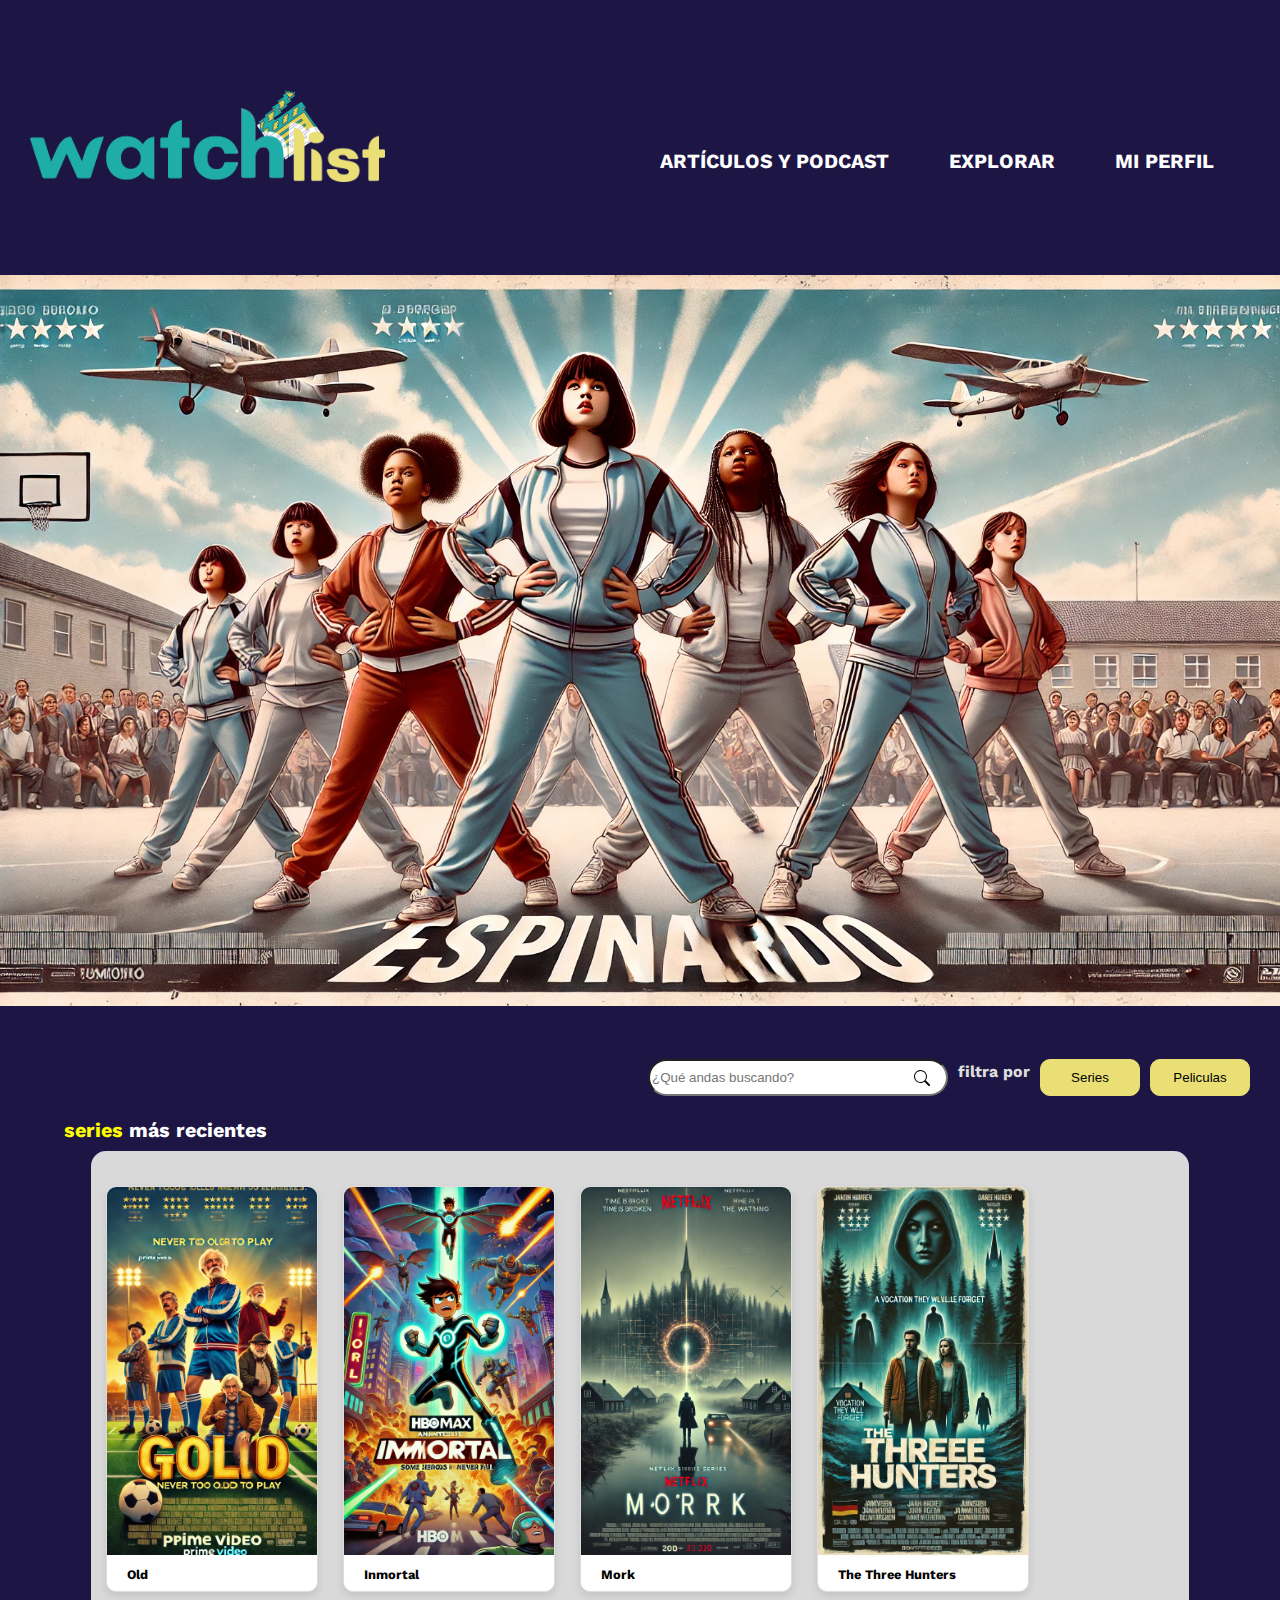
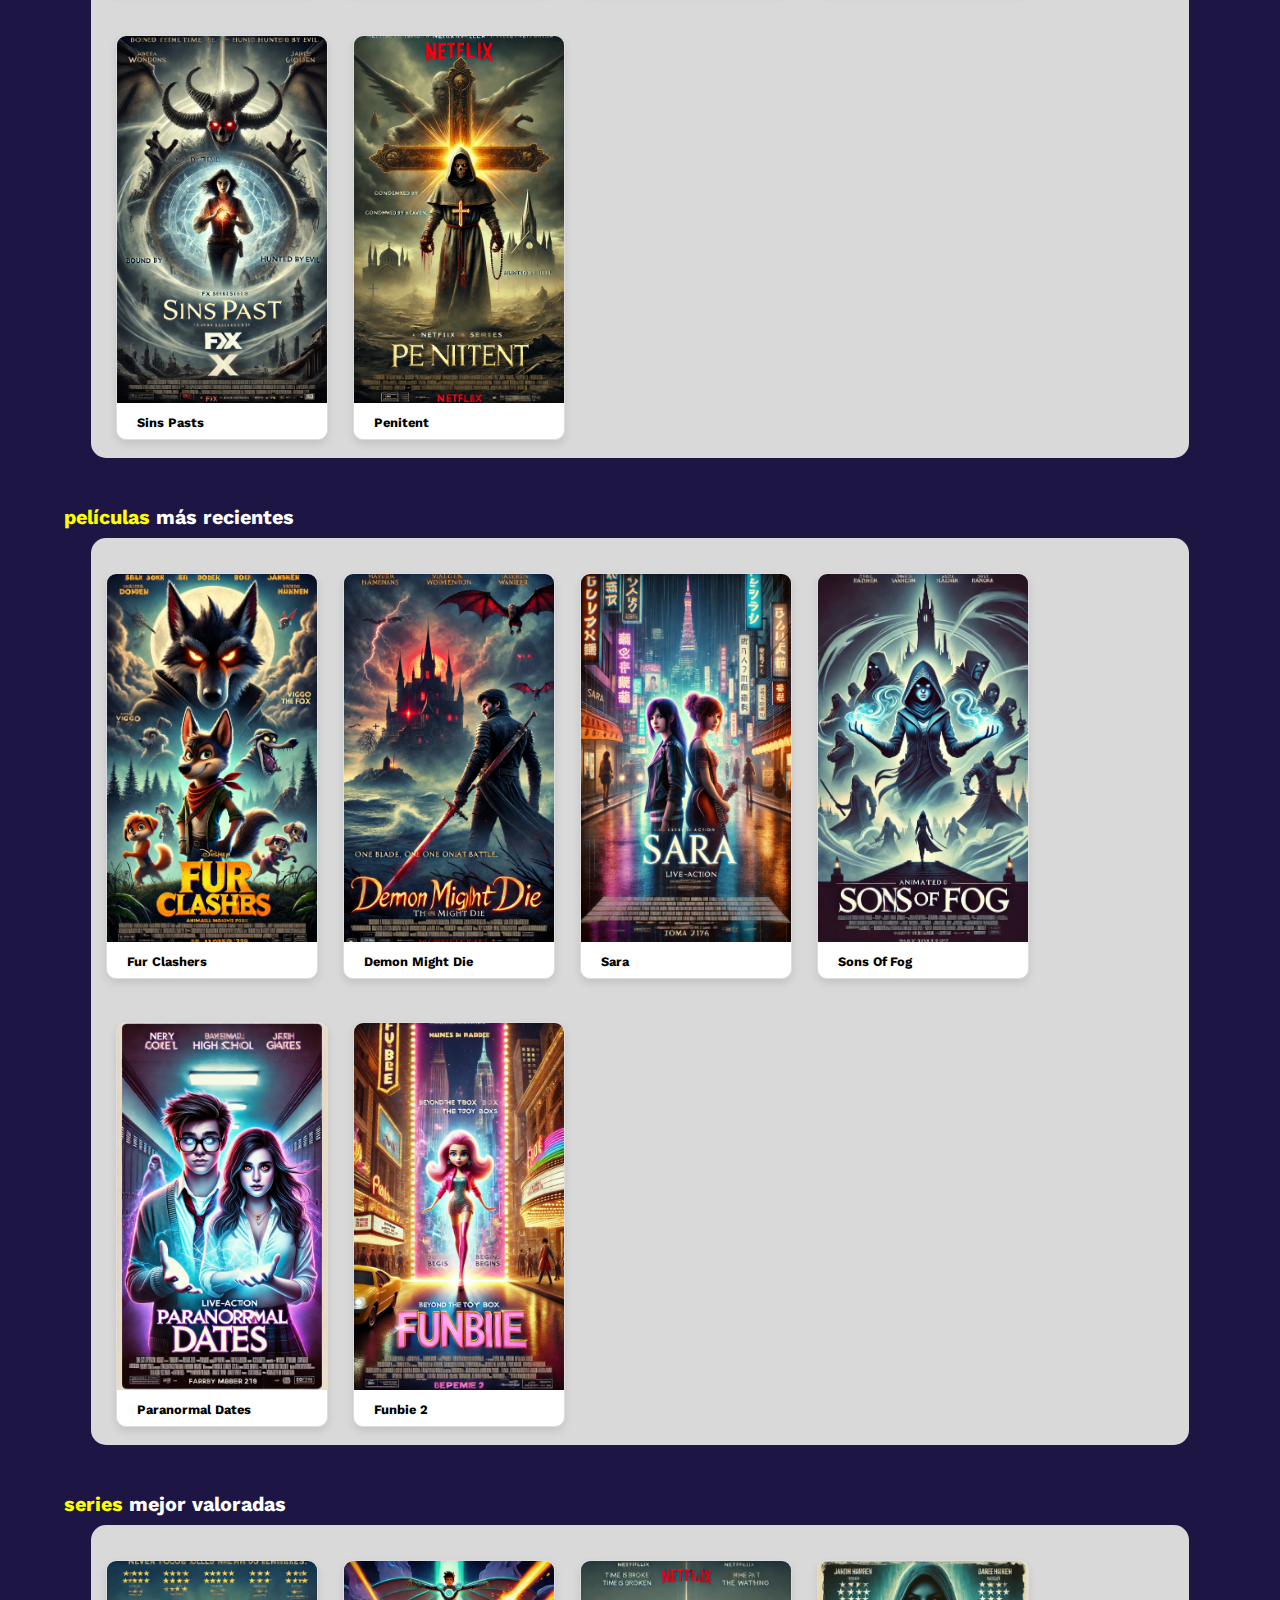
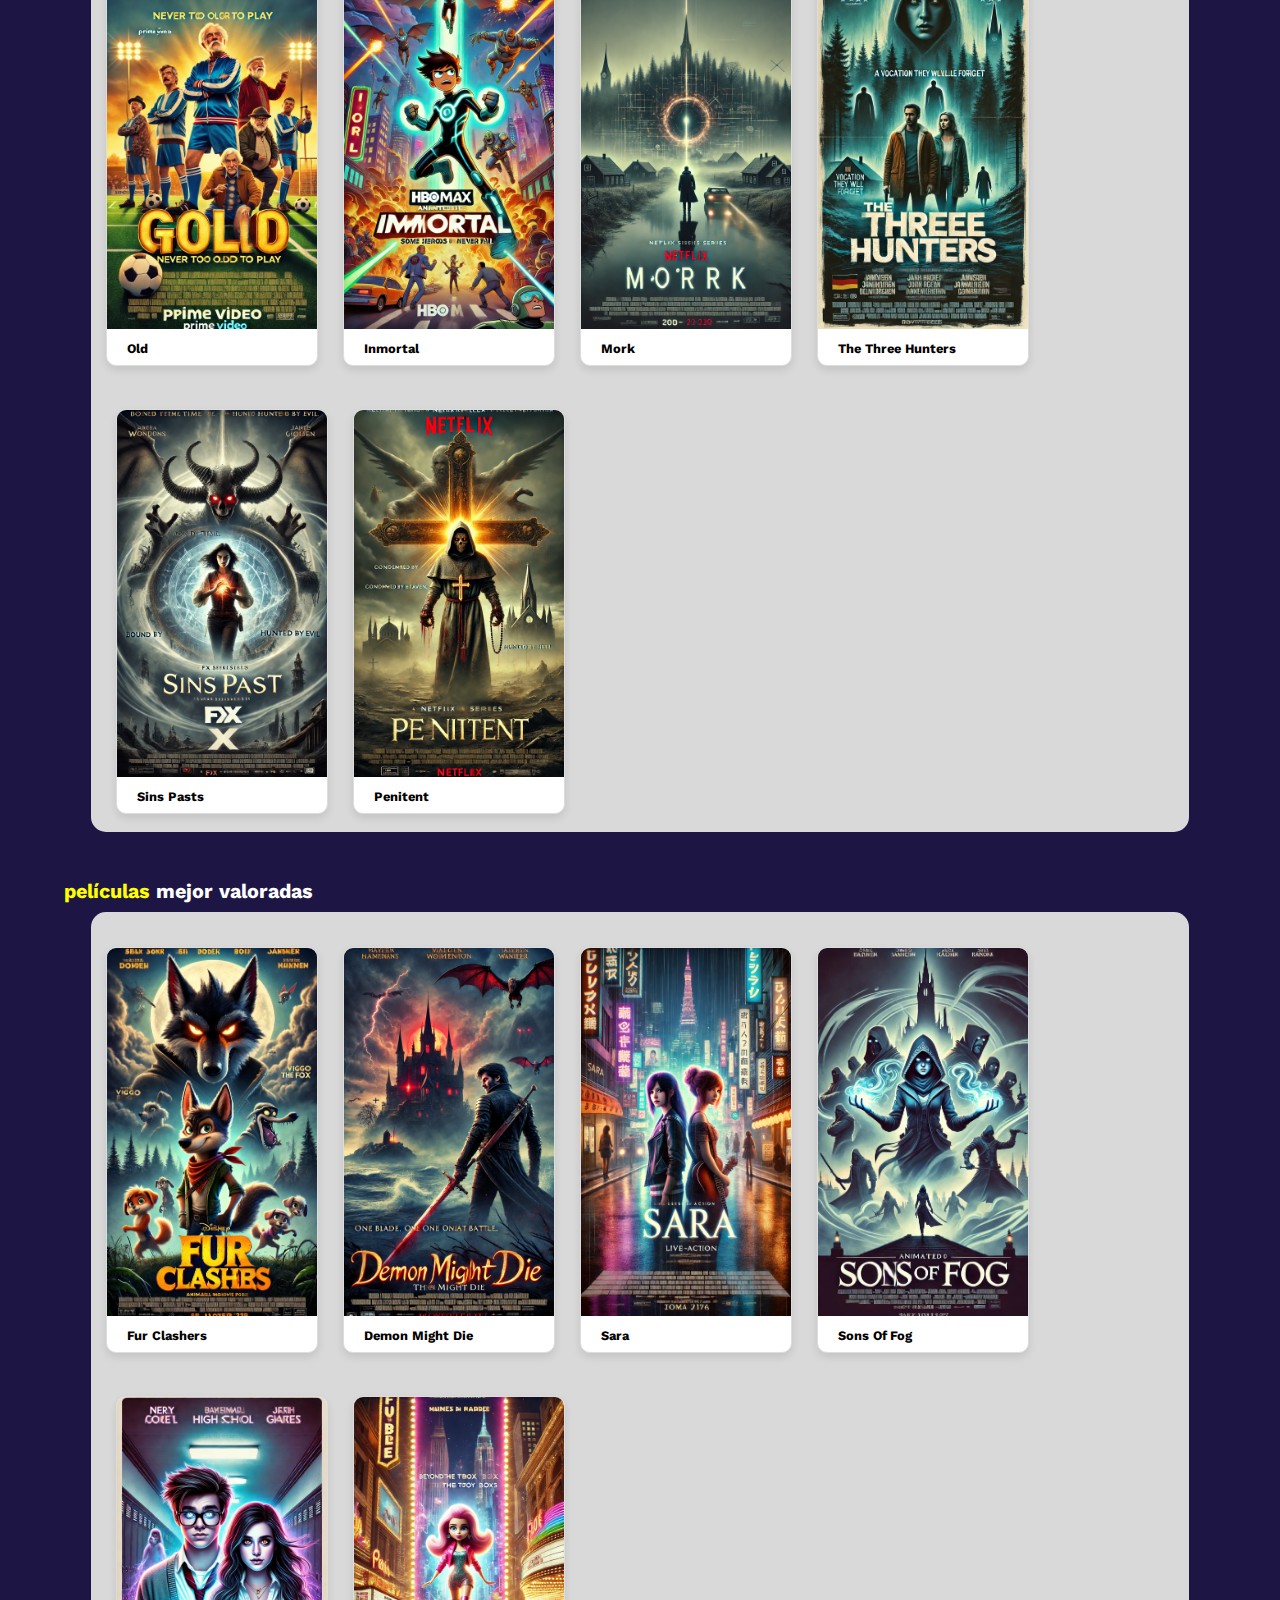
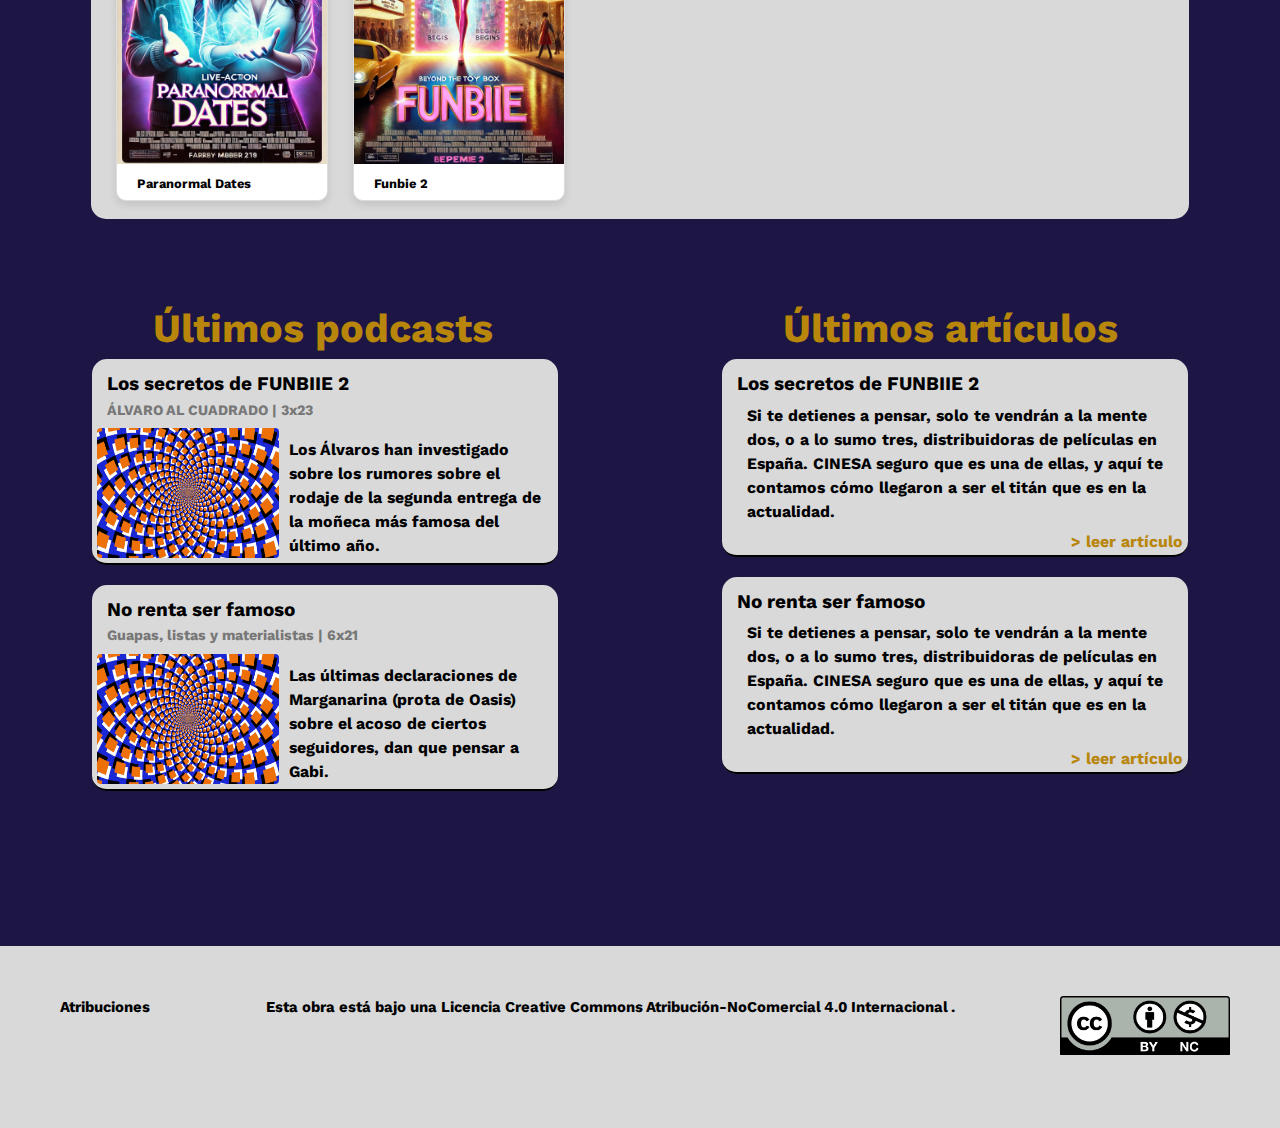
==== commit ead7ec7a: "Cargados todos los archivos" ====
--- a/index.html
+++ b/index.html
@@ -1,365 +1,364 @@
-<!DOCTYPE html>
-<html lang="es">
-<head>
-    <meta charset="UTF-8">
-    <meta name="viewport" content="width=device-width, initial-scale=1.0">
-    <title>Watchlist</title>
-    <link rel="stylesheet" href="CSS/inicio.css">
-    <link rel="preconnect" href="https://fonts.googleapis.com">
-    <link rel="preconnect" href="https://fonts.gstatic.com" crossorigin>
-    <link href="https://fonts.googleapis.com/css2?family=Kantumruy+Pro:ital,wght@0,100..700;1,100..700&display=swap" rel="stylesheet">
-</head>
-<body class="kantumruy-pro-bold">
-    
-        <header>
-
-            <div class="img">
-                <a href="index.html"><img src="Assets/imagenes/logo.png" alt="Logo"></a>
-            </div>
-
-            <nav id="desktop">
-                <ul>
-                    <li><a href="articuloPodcast.html">ARTÍCULOS Y PODCAST</a></li>
-                    <li>
-                        <a href="explorarPeliculas.html">EXPLORAR</a>
-                        <ul class="submenu">
-                            <div class="reviews"><li><a href="explorarSeries.html">SERIES</a></li></div>
-                            <div class="reviews"><li><a href="explorarPeliculas.html">PELICULAS</a></li></div>
-                        </ul>
-                    </li>
-                    <li>
-                        <a href="perfil.html">MI PERFIL</a>
-                        <ul class="submenu">
-                            <div class="reviews"><a href="perfil.html#watchl">MIS WATCHLISTS</a></div>
-                            <div class="reviews"><a href="perfil.html#favoritos">MIS FAVORITOS</a></div>
-                            <div class="reviews"><a href="perfil.html#reviews">REVIEWS</a></div>
-                        </ul>
-                    </li>
-                    <li class="settings"><a href="#">
-                        <svg id="settings-icon" xmlns="http://www.w3.org/2000/svg" width="25" height="25" fill="currentColor" class="bi bi-gear-fill" viewBox="0 0 16 16">
-                        <path d="M9.405 1.05c-.413-1.4-2.397-1.4-2.81 0l-.1.34a1.464 1.464 0 0 1-2.105.872l-.31-.17c-1.283-.698-2.686.705-1.987 1.987l.169.311c.446.82.023 1.841-.872 2.105l-.34.1c-1.4.413-1.4 2.397 0 2.81l.34.1a1.464 1.464 0 0 1 .872 2.105l-.17.31c-.698 1.283.705 2.686 1.987 1.987l.311-.169a1.464 1.464 0 0 1 2.105.872l.1.34c.413 1.4 2.397 1.4 2.81 0l.1-.34a1.464 1.464 0 0 1 2.105-.872l.31.17c1.283.698 2.686-.705 1.987-1.987l-.169-.311a1.464 1.464 0 0 1 .872-2.105l.34-.1c1.4-.413 1.4-2.397 0-2.81l-.34-.1a1.464 1.464 0 0 1-.872-2.105l.17-.31c.698-1.283-.705-2.686-1.987-1.987l-.311.169a1.464 1.464 0 0 1-2.105-.872zM8 10.93a2.929 2.929 0 1 1 0-5.86 2.929 2.929 0 0 1 0 5.858z"/>
-                      </svg></a>
-                    </li>
-                </ul>
-            </nav>
-
-            <nav id="mobile">
-                <ul>
-                    <li><a href="articuloPodcast.html">ARTÍCULOS Y PODCAST</a></li>
-                    <li>
-                        <a href="#">MI PERFIL</a>
-                        <ul class="submenu">
-                            <div class="reviews"><a href="#">MIS WATCHLISTS</a></div>
-                            <div class="reviews"><a href="#">MIS FAVORITOS</a></div>
-                            <div class="reviews"><a href="#">REVIEWS</a></div>
-                            <div id="settings"><a href="#">
-                                <svg id="settings-icon" xmlns="http://www.w3.org/2000/svg" width="25" height="25" fill="currentColor" class="bi bi-gear-fill" viewBox="0 0 16 16">
-                                <path d="M9.405 1.05c-.413-1.4-2.397-1.4-2.81 0l-.1.34a1.464 1.464 0 0 1-2.105.872l-.31-.17c-1.283-.698-2.686.705-1.987 1.987l.169.311c.446.82.023 1.841-.872 2.105l-.34.1c-1.4.413-1.4 2.397 0 2.81l.34.1a1.464 1.464 0 0 1 .872 2.105l-.17.31c-.698 1.283.705 2.686 1.987 1.987l.311-.169a1.464 1.464 0 0 1 2.105.872l.1.34c.413 1.4 2.397 1.4 2.81 0l.1-.34a1.464 1.464 0 0 1 2.105-.872l.31.17c1.283.698 2.686-.705 1.987-1.987l-.169-.311a1.464 1.464 0 0 1 .872-2.105l.34-.1c1.4-.413 1.4-2.397 0-2.81l-.34-.1a1.464 1.464 0 0 1-.872-2.105l.17-.31c.698-1.283-.705-2.686-1.987-1.987l-.311.169a1.464 1.464 0 0 1-2.105-.872zM8 10.93a2.929 2.929 0 1 1 0-5.86 2.929 2.929 0 0 1 0 5.858z"/>
-                              </svg></a></div>
-                        </ul>
-                    </li>
-                </ul>
-            </nav>
-        </header>
-
-        <div id="main_img">
-
-            <img src="Assets/imagenes/Inicio/espinardo.jpg" alt="Imagen Lego">
-        </div>
-
-        <section>
-            
-            <div id="search">
-                <input type="search" class="search-btn" placeholder="¿Qué andas buscando?"/>
-                <svg class="search_icon" xmlns="http://www.w3.org/2000/svg" width="16" height="16" fill="currentColor" class="bi bi-search" viewBox="0 0 16 16">
-                    <path d="M11.742 10.344a6.5 6.5 0 1 0-1.397 1.398h-.001q.044.06.098.115l3.85 3.85a1 1 0 0 0 1.415-1.414l-3.85-3.85a1 1 0 0 0-.115-.1zM12 6.5a5.5 5.5 0 1 1-11 0 5.5 5.5 0 0 1 11 0"/>
-                </svg>
-
-                
-                <p>filtra por</p>
-                <button class="filter-btn">Series</button>
-                <button class="filter-btn">Peliculas</button>
-            </div>
-
-            <div id="search-mobile">
-                <button class="filter-btn">Series</button>
-                <button class="filter-btn">Peliculas</button>
-                <input type="search" class="search-btn" placeholder="¿Qué andas buscando?"/>
-            </div>
-
-
-            <h2> <a href="#" class="alt">series</a> más recientes</h2>
-            <article>
-
-                
-
-                <a href="fichaTecnica.html" class="card first">
-                    <img src="Assets/imagenes/Series/(g)old.jpg" alt="imagen serie">
-                    <div class="enlace btn">Old</span></div>
-                </a>
-
-                <a href="fichaTecnica.html" class="card">
-                    <img src="Assets/imagenes/Series/immortal.jpg" alt="imagen serie">
-                    <div class="enlace btn">Inmortal</div>
-                </a>
-
-                <a href="fichaTecnica.html" class="card">
-                    <img src="Assets/imagenes/Series/mork.jpg" alt="imagen serie">
-                    <div class="enlace btn">Mork</div>
-                </a>
-
-                <a href="fichaTecnica.html" class="card">
-                    <img src="Assets/imagenes/Series/the_three_hunters.jpg" alt="imagen serie">
-                    <div class="enlace btn">The Three Hunters</div>
-                </a>
-
-                <a href="fichaTecnica.html" class="card">
-                    <img src="Assets/imagenes/Series/sins_past.jpg" alt="imagen serie">
-                    <div class="enlace btn">Sins Pasts</span></div>
-                </a>
-                <a href="fichaTecnica.html" class="card">
-                    <img src="Assets/imagenes/Series/penitent.jpg" alt="imagen serie">
-                    <div class="enlace btn">Penitent</div>
-                </a>
-            </article>
-
-
-            <h2> <a href="#" class="alt">películas</a> más recientes</h2>
-            <article>
-
-                
-
-                <a href="fichaTecnica.html" class="card first">
-                    <img src="Assets/imagenes/Peliculas/fur_clashers.jpg" alt="imagen pelicula">
-                    <div class="enlace btn">Fur Clashers</span></div>
-                </a>
-
-                <a href="fichaTecnica.html" class="card">
-                    <img src="Assets/imagenes/Peliculas/demon_might_die.jpg" alt="imagen pelicula">
-                    <div class="enlace btn">Demon Might Die</span></div>
-                </a>
-
-                <a href="fichaTecnica.html" class="card">
-                    <img src="Assets/imagenes/Peliculas/sara.jpg" alt="imagen pelicula">
-                    <div class="enlace btn">Sara</span></div>
-                </a>
-
-                <a href="fichaTecnica.html" class="card">
-                    <img src="Assets/imagenes/Peliculas/sons_of_fog.jpg" alt="imagen pelicula">
-                    <div class="enlace btn">Sons Of Fog</span></div>
-                </a>
-
-                <a href="fichaTecnica.html" class="card">
-                    <img src="Assets/imagenes/Peliculas/paranormal_dates.jpg" alt="imagen pelicula">
-                    <div class="enlace btn"> Paranormal Dates </div>
-                </a>
-
-                <a href="fichaTecnica.html" class="card">
-                    <img src="Assets/imagenes/Peliculas/funbie_2.jpg" alt="imagen pelicula">
-                    <div class="enlace btn">Funbie 2</span></div>
-                </a>
-
-            </article>
-
-
-            <h2><a href="#" class="alt">series</a> mejor valoradas</h2>
-            <article>
-
-                
-
-                <a href="fichaTecnica.html" class="card first">
-                    <img src="Assets/imagenes/Series/(g)old.jpg" alt="imagen serie">
-                    <div class="enlace btn">Old</span></div>
-                </a>
-
-                <a href="fichaTecnica.html" class="card">
-                    <img src="Assets/imagenes/Series/immortal.jpg" alt="imagen serie">
-                    <div class="enlace btn">Inmortal</div>
-                </a>
-
-                <a href="fichaTecnica.html" class="card">
-                    <img src="Assets/imagenes/Series/mork.jpg" alt="imagen serie">
-                    <div class="enlace btn">Mork</div>
-                </a>
-
-                <a href="fichaTecnica.html" class="card">
-                    <img src="Assets/imagenes/Series/the_three_hunters.jpg" alt="imagen serie">
-                    <div class="enlace btn">The Three Hunters</div>
-                </a>
-
-                <a href="fichaTecnica.html" class="card">
-                    <img src="Assets/imagenes/Series/sins_past.jpg" alt="imagen serie">
-                    <div class="enlace btn">Sins Pasts</span></div>
-                </a>
-                <a href="fichaTecnica.html" class="card">
-                    <img src="Assets/imagenes/Series/penitent.jpg" alt="imagen serie">
-                    <div class="enlace btn">Penitent</div>
-                </a>
-            </article>
-
-
-            <h2><a href="#" class="alt">películas</a> mejor valoradas</h2>
-            <article>
-                <a href="fichaTecnica.html" class="card first">
-                    <img src="Assets/imagenes/Peliculas/fur_clashers.jpg" alt="imagen pelicula">
-                    <div class="enlace btn">Fur Clashers</span></div>
-                </a>
-
-                <a href="fichaTecnica.html" class="card">
-                    <img src="Assets/imagenes/Peliculas/demon_might_die.jpg" alt="imagen pelicula">
-                    <div class="enlace btn">Demon Might Die</span></div>
-                </a>
-
-                <a href="fichaTecnica.html" class="card">
-                    <img src="Assets/imagenes/Peliculas/sara.jpg" alt="imagen pelicula">
-                    <div class="enlace btn">Sara</span></div>
-                </a>
-
-                <a href="fichaTecnica.html" class="card">
-                    <img src="Assets/imagenes/Peliculas/sons_of_fog.jpg" alt="imagen pelicula">
-                    <div class="enlace btn">Sons Of Fog</span></div>
-                </a>
-
-                <a href="fichaTecnica.html" class="card">
-                    <img src="Assets/imagenes/Peliculas/paranormal_dates.jpg" alt="imagen pelicula">
-                    <div class="enlace btn"> Paranormal Dates </div>
-                </a>
-
-                <a href="fichaTecnica.html" class="card">
-                    <img src="Assets/imagenes/Peliculas/funbie_2.jpg" alt="imagen pelicula">
-                    <div class="enlace btn">Funbie 2</span></div>
-                </a>
-
-
-            </article>
-        </section>
-
-
-        <section id="section-podcasts-articles">
-            <div class="articles-container">
-                <article class="article">
-                    <h2 class="alt2">Últimos podcasts</h2>
-                    <section class="podcasts-articles">
-                        <article class="last-items">
-                            <h3>Los secretos de FUNBIIE 2</h3>
-                            <figcaption>ÁLVARO AL CUADRADO | 3x23</figcaption>
-                            <div class="text-img">
-                                <img src="Assets/imagenes/prueba.jpg" alt="">
-                                <p>Los Álvaros han investigado sobre los rumores sobre el rodaje de la segunda entrega de la moñeca más famosa del último año.</p>
-                            </div>
-                           
-                            
-                            
-                        </article>
-
-
-                        <article class="last-items">
-                            <h3>No renta ser famoso</h3>
-
-                            <figcaption>Guapas, listas y materialistas | 6x21</figcaption>
-                            <div class="text-img">
-                                <img src="Assets/imagenes/prueba.jpg" alt="">
-                                <p>Las últimas declaraciones de Marganarina (prota de Oasis) sobre el acoso de ciertos seguidores, dan que pensar a Gabi.</p>
-
-                            </div>
-                            
-                            
-                        </article>
-                    </section>
-                </article>
-        
-                <article class="article">
-                    <h2 class="alt2">Últimos artículos</h2>
-                    <section class="podcasts-articles">
-                        <article class="last-items">
-                            <h3>Los secretos de FUNBIIE 2</h3>
-                            <p>Si te detienes a pensar, solo te vendrán a la mente dos, o a lo sumo tres, distribuidoras de películas en España. CINESA seguro que es una de ellas, y aquí te contamos cómo llegaron a ser el titán que es en la actualidad.</p>
-                            <a href="" class="more_content read_article"> > leer artículo</a>
-                            
-                        </article>
-                        <article class="last-items">
-                            <h3>No renta ser famoso</h3>
-                            <p>Si te detienes a pensar, solo te vendrán a la mente dos, o a lo sumo tres, distribuidoras de películas en España. CINESA seguro que es una de ellas, y aquí te contamos cómo llegaron a ser el titán que es en la actualidad.</p>
-                            <a href="" class="more_content read_article"> > leer artículo</a>
-                           
-                        </article>
-                    </section>
-                </article>
-            </div>
-        </section>
-
-
-
-        <section id="mobile-section-podcasts-articles">
-            <div class="mobile-articles-container">
-                <article class="article">
-                    <h2 class="alt2">Últimos podcasts</h2>
-                    <section id="podcasts">
-                        <article class="last-items">
-                            <h3>Los secretos de FUNBIIE 2</h3>
-                            <figcaption>ÁLVARO AL CUADRADO | 3x23</figcaption>
-                            <div class="text-img">
-                                <img src="Assets/imagenes/prueba.jpg" alt="">
-                                <p>Los Álvaros han investigado sobre los rumores sobre el rodaje de la segunda entrega de la moñeca más famosa del último año.</p>
-                            </div>
-                           
-                            
-                            
-                        </article>
-
-
-                        <article class="last-items">
-                            <h3>No renta ser famoso</h3>
-
-                            <figcaption>Guapas, listas y materialistas | 6x21</figcaption>
-                            <div class="text-img">
-                                <img src="Assets/imagenes/prueba.jpg" alt="">
-                                <p>Las últimas declaraciones de Marganarina (prota de Oasis) sobre el acoso de ciertos seguidores, dan que pensar a Gabi.</p>
-
-                            </div>
-                            
-                            
-                        </article>
-                    </section>
-                </article>
-        
-                <article class="article">
-                    <h2 class="alt2">Últimos artículos</h2>
-                    <section id="articles">
-                        <article class="last-items">
-                            <h3>Los secretos de FUNBIIE 2</h3>
-                            <p>Si te detienes a pensar, solo te vendrán a la mente dos, o a lo sumo tres, distribuidoras de películas en España. CINESA seguro que es una de ellas, y aquí te contamos cómo llegaron a ser el titán que es en la actualidad.</p>
-                            <a href="" class="more_content read_article"> > leer artículo</a>
-                            
-                        </article>
-                        <article class="last-items">
-                            <h3>No renta ser famoso</h3>
-                            <p>Si te detienes a pensar, solo te vendrán a la mente dos, o a lo sumo tres, distribuidoras de películas en España. CINESA seguro que es una de ellas, y aquí te contamos cómo llegaron a ser el titán que es en la actualidad.</p>
-                            <a href="" class="more_content read_article"> > leer artículo</a>
-                           
-                        </article>
-                    </section>
-                </article>
-            </div>
-        </section>
-
-
-        
-
-        <footer>
-
-            
-            <a href="#" class="foot">Atribuciones</a>
-            <a id="license-desktop" href="https://creativecommons.org/licenses/by-nc/4.0/deed.es">Esta obra está bajo una Licencia Creative Commons Atribución-NoComercial 4.0 Internacional . </a>
-            
-
-            <div class="foot">
-                <img src="Assets/imagenes/Cc_by-nc_icon.svg.png" alt="imagen licencia">
-                <a id="license-mobile" href="https://creativecommons.org/licenses/by-nc/4.0/deed.es">CC BY-NC</a>
-                
-            </div>
-        </footer>
-
-        
-</body>
+<!DOCTYPE html>
+<html lang="es">
+<head>
+    <meta charset="UTF-8">
+    <meta name="viewport" content="width=device-width, initial-scale=1.0">
+    <title>Watchlist</title>
+    <link rel="stylesheet" href="CSS/inicio.css">
+    <link rel="preconnect" href="https://fonts.googleapis.com">
+    <link rel="preconnect" href="https://fonts.gstatic.com" crossorigin>
+    <link href="https://fonts.googleapis.com/css2?family=Kantumruy+Pro:ital,wght@0,100..700;1,100..700&display=swap" rel="stylesheet">
+</head>
+<body class="kantumruy-pro-bold">
+    
+        <header>
+
+            <div class="img">
+                <a href="index.html"><img src="Assets/imagenes/logo.png" alt="Logo"></a>
+            </div>
+
+            <nav id="desktop">
+                <ul>
+                    <li><a href="articuloPodcast.html">ARTÍCULOS Y PODCAST</a></li>
+                    <li>
+                        <a href="#">EXPLORAR</a>
+                        <ul class="submenu">
+                            <div class="reviews"><li><a href="#">SERIES</a></li></div>
+                            <div class="reviews"><li><a href="#">PELÍCULAS</a></li></div>
+                        </ul>
+                    </li>
+                    <li>
+                        <a href="#">MI PERFIL</a>
+                        <ul class="submenu">
+                            <div class="reviews"><a href="#">MIS WATCHLISTS</a></div>
+                            <div class="reviews"><a href="#">MIS FAVORITOS</a></div>
+                            <div class="reviews"><a href="#">REVIEWS</a></div>
+                            <div class="settings"><a href="#">
+                                <svg id="settings-icon" xmlns="http://www.w3.org/2000/svg" width="25" height="25" fill="currentColor" class="bi bi-gear-fill" viewBox="0 0 16 16">
+                                <path d="M9.405 1.05c-.413-1.4-2.397-1.4-2.81 0l-.1.34a1.464 1.464 0 0 1-2.105.872l-.31-.17c-1.283-.698-2.686.705-1.987 1.987l.169.311c.446.82.023 1.841-.872 2.105l-.34.1c-1.4.413-1.4 2.397 0 2.81l.34.1a1.464 1.464 0 0 1 .872 2.105l-.17.31c-.698 1.283.705 2.686 1.987 1.987l.311-.169a1.464 1.464 0 0 1 2.105.872l.1.34c.413 1.4 2.397 1.4 2.81 0l.1-.34a1.464 1.464 0 0 1 2.105-.872l.31.17c1.283.698 2.686-.705 1.987-1.987l-.169-.311a1.464 1.464 0 0 1 .872-2.105l.34-.1c1.4-.413 1.4-2.397 0-2.81l-.34-.1a1.464 1.464 0 0 1-.872-2.105l.17-.31c.698-1.283-.705-2.686-1.987-1.987l-.311.169a1.464 1.464 0 0 1-2.105-.872zM8 10.93a2.929 2.929 0 1 1 0-5.86 2.929 2.929 0 0 1 0 5.858z"/>
+                              </svg></a></div>
+                        </ul>
+                    </li>
+                </ul>
+            </nav>
+
+            <nav id="mobile">
+                <ul>
+                    <li><a href="articuloPodcast.html">ARTÍCULOS Y PODCAST</a></li>
+                    <li>
+                        <a href="#">MI PERFIL</a>
+                        <ul class="submenu">
+                            <div class="reviews"><a href="#">MIS WATCHLISTS</a></div>
+                            <div class="reviews"><a href="#">MIS FAVORITOS</a></div>
+                            <div class="reviews"><a href="#">REVIEWS</a></div>
+                            <div id="settings"><a href="#">
+                                <svg id="settings-icon" xmlns="http://www.w3.org/2000/svg" width="25" height="25" fill="currentColor" class="bi bi-gear-fill" viewBox="0 0 16 16">
+                                <path d="M9.405 1.05c-.413-1.4-2.397-1.4-2.81 0l-.1.34a1.464 1.464 0 0 1-2.105.872l-.31-.17c-1.283-.698-2.686.705-1.987 1.987l.169.311c.446.82.023 1.841-.872 2.105l-.34.1c-1.4.413-1.4 2.397 0 2.81l.34.1a1.464 1.464 0 0 1 .872 2.105l-.17.31c-.698 1.283.705 2.686 1.987 1.987l.311-.169a1.464 1.464 0 0 1 2.105.872l.1.34c.413 1.4 2.397 1.4 2.81 0l.1-.34a1.464 1.464 0 0 1 2.105-.872l.31.17c1.283.698 2.686-.705 1.987-1.987l-.169-.311a1.464 1.464 0 0 1 .872-2.105l.34-.1c1.4-.413 1.4-2.397 0-2.81l-.34-.1a1.464 1.464 0 0 1-.872-2.105l.17-.31c.698-1.283-.705-2.686-1.987-1.987l-.311.169a1.464 1.464 0 0 1-2.105-.872zM8 10.93a2.929 2.929 0 1 1 0-5.86 2.929 2.929 0 0 1 0 5.858z"/>
+                              </svg></a></div>
+                        </ul>
+                    </li>
+                </ul>
+            </nav>
+        </header>
+
+        <div id="main_img">
+
+            <img src="Assets/imagenes/Inicio/espinardo.jpg" alt="Imagen Lego">
+        </div>
+
+        <section>
+            
+            <div id="search">
+                <input type="search" aria-label="Buscador Series y Películas" class="search-btn" placeholder="¿Qué andas buscando?"/>
+                <svg class="search_icon" xmlns="http://www.w3.org/2000/svg" width="16" height="16" fill="currentColor" class="bi bi-search" viewBox="0 0 16 16">
+                    <path d="M11.742 10.344a6.5 6.5 0 1 0-1.397 1.398h-.001q.044.06.098.115l3.85 3.85a1 1 0 0 0 1.415-1.414l-3.85-3.85a1 1 0 0 0-.115-.1zM12 6.5a5.5 5.5 0 1 1-11 0 5.5 5.5 0 0 1 11 0"/>
+                </svg>
+
+                
+                <p aria-label="filtra por">filtra por</p>
+                <button aria-label="Series" class="filter-btn">Series</button>
+                <button aria-label="Películas" class="filter-btn">Peliculas</button>
+            </div>
+
+            <div id="search-mobile">
+                <button aria-label="SERIES" class="filter-btn">SERIES</button>
+                <button aria-label="PELÍCULAS" class="filter-btn">PELÍCULAS</button>
+                <input type="search" class="search-btn" placeholder="¿Qué andas buscando?"/>
+            </div>
+
+
+            <h2> <a href="" class="alt">series</a> más recientes</h2>
+            <article>
+
+                
+
+                <a href="fichaTecnica.html" class="card first">
+                    <img src="Assets/imagenes/Series/(g)old.jpg" alt="imagen serie">
+                    <div class="enlace btn">Old</span></div>
+                </a>
+
+                <a href="fichaTecnica.html" class="card">
+                    <img src="Assets/imagenes/Series/immortal.jpg" alt="imagen serie">
+                    <div class="enlace btn">Inmortal</div>
+                </a>
+
+                <a href="fichaTecnica.html" class="card">
+                    <img src="Assets/imagenes/Series/mork.jpg" alt="imagen serie">
+                    <div class="enlace btn">Mork</div>
+                </a>
+
+                <a href="fichaTecnica.html" class="card">
+                    <img src="Assets/imagenes/Series/the_three_hunters.jpg" alt="imagen serie">
+                    <div class="enlace btn">The Three Hunters</div>
+                </a>
+
+                <a href="fichaTecnica.html" class="card">
+                    <img src="Assets/imagenes/Series/sins_past.jpg" alt="imagen serie">
+                    <div class="enlace btn">Sins Pasts</span></div>
+                </a>
+                <a href="fichaTecnica.html" class="card">
+                    <img src="Assets/imagenes/Series/penitent.jpg" alt="imagen serie">
+                    <div class="enlace btn">Penitent</div>
+                </a>
+            </article>
+
+
+            <h2> <a href="#" class="alt">películas</a> más recientes</h2>
+            <article>
+
+                
+
+                <a href="fichaTecnica.html" class="card first">
+                    <img src="Assets/imagenes/Peliculas/fur_clashers.jpg" alt="imagen pelicula">
+                    <div class="enlace btn">Fur Clashers</span></div>
+                </a>
+
+                <a href="fichaTecnica.html" class="card">
+                    <img src="Assets/imagenes/Peliculas/demon_might_die.jpg" alt="imagen pelicula">
+                    <div class="enlace btn">Demon Might Die</span></div>
+                </a>
+
+                <a href="fichaTecnica.html" class="card">
+                    <img src="Assets/imagenes/Peliculas/sara.jpg" alt="imagen pelicula">
+                    <div class="enlace btn">Sara</span></div>
+                </a>
+
+                <a href="fichaTecnica.html" class="card">
+                    <img src="Assets/imagenes/Peliculas/sons_of_fog.jpg" alt="imagen pelicula">
+                    <div class="enlace btn">Sons Of Fog</span></div>
+                </a>
+
+                <a href="fichaTecnica.html" class="card">
+                    <img src="Assets/imagenes/Peliculas/paranormal_dates.jpg" alt="imagen pelicula">
+                    <div class="enlace btn"> Paranormal Dates </div>
+                </a>
+
+                <a href="fichaTecnica.html" class="card">
+                    <img src="Assets/imagenes/Peliculas/funbie_2.jpg" alt="imagen pelicula">
+                    <div class="enlace btn">Funbie 2</span></div>
+                </a>
+
+            </article>
+
+
+            <h2><a href="#" class="alt">series</a> mejor valoradas</h2>
+            <article>
+
+                
+
+                <a href="fichaTecnica.html" class="card first">
+                    <img src="Assets/imagenes/Series/(g)old.jpg" alt="imagen serie">
+                    <div class="enlace btn">Old</span></div>
+                </a>
+
+                <a href="fichaTecnica.html" class="card">
+                    <img src="Assets/imagenes/Series/immortal.jpg" alt="imagen serie">
+                    <div class="enlace btn">Inmortal</div>
+                </a>
+
+                <a href="fichaTecnica.html" class="card">
+                    <img src="Assets/imagenes/Series/mork.jpg" alt="imagen serie">
+                    <div class="enlace btn">Mork</div>
+                </a>
+
+                <a href="fichaTecnica.html" class="card">
+                    <img src="Assets/imagenes/Series/the_three_hunters.jpg" alt="imagen serie">
+                    <div class="enlace btn">The Three Hunters</div>
+                </a>
+
+                <a href="fichaTecnica.html" class="card">
+                    <img src="Assets/imagenes/Series/sins_past.jpg" alt="imagen serie">
+                    <div class="enlace btn">Sins Pasts</span></div>
+                </a>
+                <a href="fichaTecnica.html" class="card">
+                    <img src="Assets/imagenes/Series/penitent.jpg" alt="imagen serie">
+                    <div class="enlace btn">Penitent</div>
+                </a>
+            </article>
+
+
+            <h2><a href="#" class="alt">películas</a> mejor valoradas</h2>
+            <article>
+                <a href="fichaTecnica.html" class="card first">
+                    <img src="Assets/imagenes/Peliculas/fur_clashers.jpg" alt="imagen pelicula">
+                    <div class="enlace btn">Fur Clashers</span></div>
+                </a>
+
+                <a href="fichaTecnica.html" class="card">
+                    <img src="Assets/imagenes/Peliculas/demon_might_die.jpg" alt="imagen pelicula">
+                    <div class="enlace btn">Demon Might Die</span></div>
+                </a>
+
+                <a href="fichaTecnica.html" class="card">
+                    <img src="Assets/imagenes/Peliculas/sara.jpg" alt="imagen pelicula">
+                    <div class="enlace btn">Sara</span></div>
+                </a>
+
+                <a href="fichaTecnica.html" class="card">
+                    <img src="Assets/imagenes/Peliculas/sons_of_fog.jpg" alt="imagen pelicula">
+                    <div class="enlace btn">Sons Of Fog</span></div>
+                </a>
+
+                <a href="fichaTecnica.html" class="card">
+                    <img src="Assets/imagenes/Peliculas/paranormal_dates.jpg" alt="imagen pelicula">
+                    <div class="enlace btn"> Paranormal Dates </div>
+                </a>
+
+                <a href="fichaTecnica.html" class="card">
+                    <img src="Assets/imagenes/Peliculas/funbie_2.jpg" alt="imagen pelicula">
+                    <div class="enlace btn">Funbie 2</span></div>
+                </a>
+
+
+            </article>
+        </section>
+
+
+        <section id="section-podcasts-articles">
+            <div class="articles-container">
+                <article class="article">
+                    <h2 class="alt2">Últimos podcasts</h2>
+                    <section class="podcasts-articles">
+                        <article class="last-items">
+                            <h3>Los secretos de FUNBIIE 2</h3>
+                            <figcaption>ÁLVARO AL CUADRADO | 3x23</figcaption>
+                            <div class="text-img">
+                                <img src="Assets/imagenes/prueba.jpg" alt="">
+                                <p>Los Álvaros han investigado sobre los rumores sobre el rodaje de la segunda entrega de la moñeca más famosa del último año.</p>
+                            </div>
+                           
+                            
+                            
+                        </article>
+
+
+                        <article class="last-items">
+                            <h3>No renta ser famoso</h3>
+
+                            <figcaption>Guapas, listas y materialistas | 6x21</figcaption>
+                            <div class="text-img">
+                                <img src="Assets/imagenes/prueba.jpg" alt="">
+                                <p>Las últimas declaraciones de Marganarina (prota de Oasis) sobre el acoso de ciertos seguidores, dan que pensar a Gabi.</p>
+
+                            </div>
+                            
+                            
+                        </article>
+                    </section>
+                </article>
+        
+                <article class="article">
+                    <h2 class="alt2">Últimos artículos</h2>
+                    <section class="podcasts-articles">
+                        <article class="last-items">
+                            <h3>Los secretos de FUNBIIE 2</h3>
+                            <p>Si te detienes a pensar, solo te vendrán a la mente dos, o a lo sumo tres, distribuidoras de películas en España. CINESA seguro que es una de ellas, y aquí te contamos cómo llegaron a ser el titán que es en la actualidad.</p>
+                            <a href="" class="more_content read_article"> > leer artículo</a>
+                            
+                        </article>
+                        <article class="last-items">
+                            <h3>No renta ser famoso</h3>
+                            <p>Si te detienes a pensar, solo te vendrán a la mente dos, o a lo sumo tres, distribuidoras de películas en España. CINESA seguro que es una de ellas, y aquí te contamos cómo llegaron a ser el titán que es en la actualidad.</p>
+                            <a href="" class="more_content read_article"> > leer artículo</a>
+                           
+                        </article>
+                    </section>
+                </article>
+            </div>
+        </section>
+
+
+
+        <section id="mobile-section-podcasts-articles">
+            <div class="mobile-articles-container">
+                <article class="article">
+                    <h2 class="alt2">Últimos podcasts</h2>
+                    <section id="podcasts">
+                        <article class="last-items">
+                            <h3>Los secretos de FUNBIIE 2</h3>
+                            <figcaption>ÁLVARO AL CUADRADO | 3x23</figcaption>
+                            <div class="text-img">
+                                <img src="Assets/imagenes/prueba.jpg" alt="">
+                                <p>Los Álvaros han investigado sobre los rumores sobre el rodaje de la segunda entrega de la moñeca más famosa del último año.</p>
+                            </div>
+                           
+                            
+                            
+                        </article>
+
+
+                        <article class="last-items">
+                            <h3>No renta ser famoso</h3>
+
+                            <figcaption>Guapas, listas y materialistas | 6x21</figcaption>
+                            <div class="text-img">
+                                <img src="Assets/imagenes/prueba.jpg" alt="">
+                                <p>Las últimas declaraciones de Marganarina (prota de Oasis) sobre el acoso de ciertos seguidores, dan que pensar a Gabi.</p>
+
+                            </div>
+                            
+                            
+                        </article>
+                    </section>
+                </article>
+        
+                <article class="article">
+                    <h2 class="alt2">Últimos artículos</h2>
+                    <section id="articles">
+                        <article class="last-items">
+                            <h3>Los secretos de FUNBIIE 2</h3>
+                            <p>Si te detienes a pensar, solo te vendrán a la mente dos, o a lo sumo tres, distribuidoras de películas en España. CINESA seguro que es una de ellas, y aquí te contamos cómo llegaron a ser el titán que es en la actualidad.</p>
+                            <a href="" class="more_content read_article"> > leer artículo</a>
+                            
+                        </article>
+                        <article class="last-items">
+                            <h3>No renta ser famoso</h3>
+                            <p>Si te detienes a pensar, solo te vendrán a la mente dos, o a lo sumo tres, distribuidoras de películas en España. CINESA seguro que es una de ellas, y aquí te contamos cómo llegaron a ser el titán que es en la actualidad.</p>
+                            <a href="" class="more_content read_article"> > leer artículo</a>
+                           
+                        </article>
+                    </section>
+                </article>
+            </div>
+        </section>
+
+
+        
+
+        <footer>
+
+            
+            <a href="#" class="foot">Atribuciones</a>
+            <a id="license-desktop" href="https://creativecommons.org/licenses/by-nc/4.0/deed.es">Esta obra está bajo una Licencia Creative Commons Atribución-NoComercial 4.0 Internacional . </a>
+            
+
+            <div class="foot">
+                <img src="Assets/imagenes/Cc_by-nc_icon.svg.png" alt="imagen licencia">
+                <a id="license-mobile" href="https://creativecommons.org/licenses/by-nc/4.0/deed.es">CC BY-NC</a>
+                
+            </div>
+        </footer>
+
+        
+</body>
 </html>--- a/CSS/inicio.css
+++ b/CSS/inicio.css
@@ -223,7 +223,7 @@
 
   .submenu a:hover 
     {
-        background-color: #DFD355;
+        background-color: #e9df74;
         border-radius: 10px;
         margin-left: 10px;
         padding: 5px;
@@ -245,7 +245,7 @@
 #search-mobile 
 {
     display: inline-block;
-    margin-left: 10%;
+    margin-left: 12%;
 }
 
 #search 
@@ -266,8 +266,8 @@
 
 #search-mobile .filter-btn 
 {
-    background-color: #DFD355;
-    border: 1px solid #DFD355;
+    background-color: #e9df74;
+    border: 1px solid #e9df74;
     padding: 10px;
     border-radius: 50px;
     width: 150px;
@@ -343,8 +343,9 @@
     overflow: hidden;
     transition: transform 0.3s ease-in-out; 
     display: inline-block;
-    margin-top: 5px;
+    margin-top: 30px;
     margin-left: 20px;
+    margin-bottom: 10px;
 }
 
 .first{
@@ -448,7 +449,7 @@
     font-size: 13px;
     margin-left: 10px;
     line-height: 1.5;
-    color: blue;
+    color: black;
 }
 
 #tipografia  ul 
@@ -565,7 +566,7 @@
 
     .submenu a:hover 
     {
-        background-color: #DFD355;
+        background-color: #e9df74;
         border-radius: 10px;
         margin-left: 10px;
         padding: 10px;
@@ -691,8 +692,8 @@
 
     .filter-btn 
     {
-        background-color: #DFD355;
-        border: 1px solid #DFD355;
+        background-color: #e9df74;
+        border: 1px solid #e9df74;
         padding: 10px;
         border-radius: 10px;
         width: 100px;
@@ -702,7 +703,7 @@
     .filter-btn:hover 
     {
         background-color: #D9D9D9;
-        border: 1px solid #DFD355;
+        border: 1px solid #e9df74;
         padding: 10px;
         border-radius: 10px;
         width: 100px;
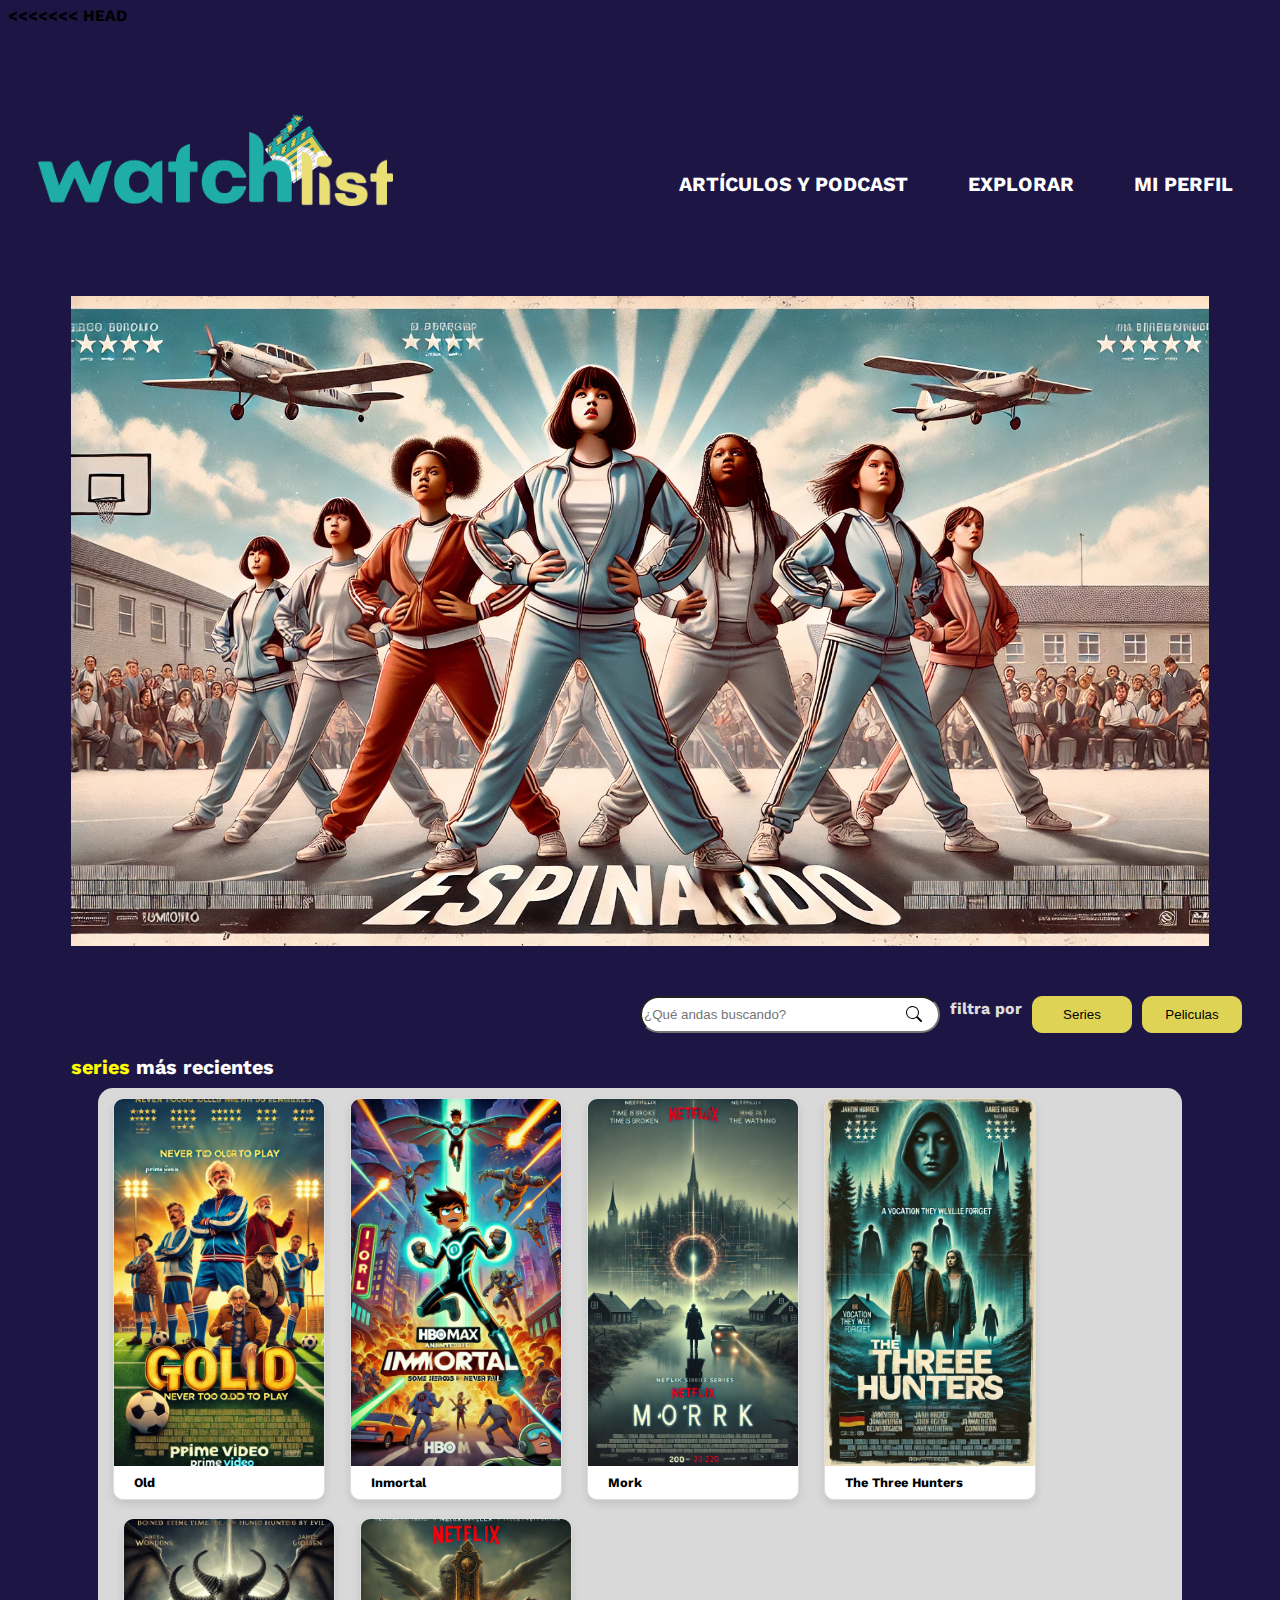
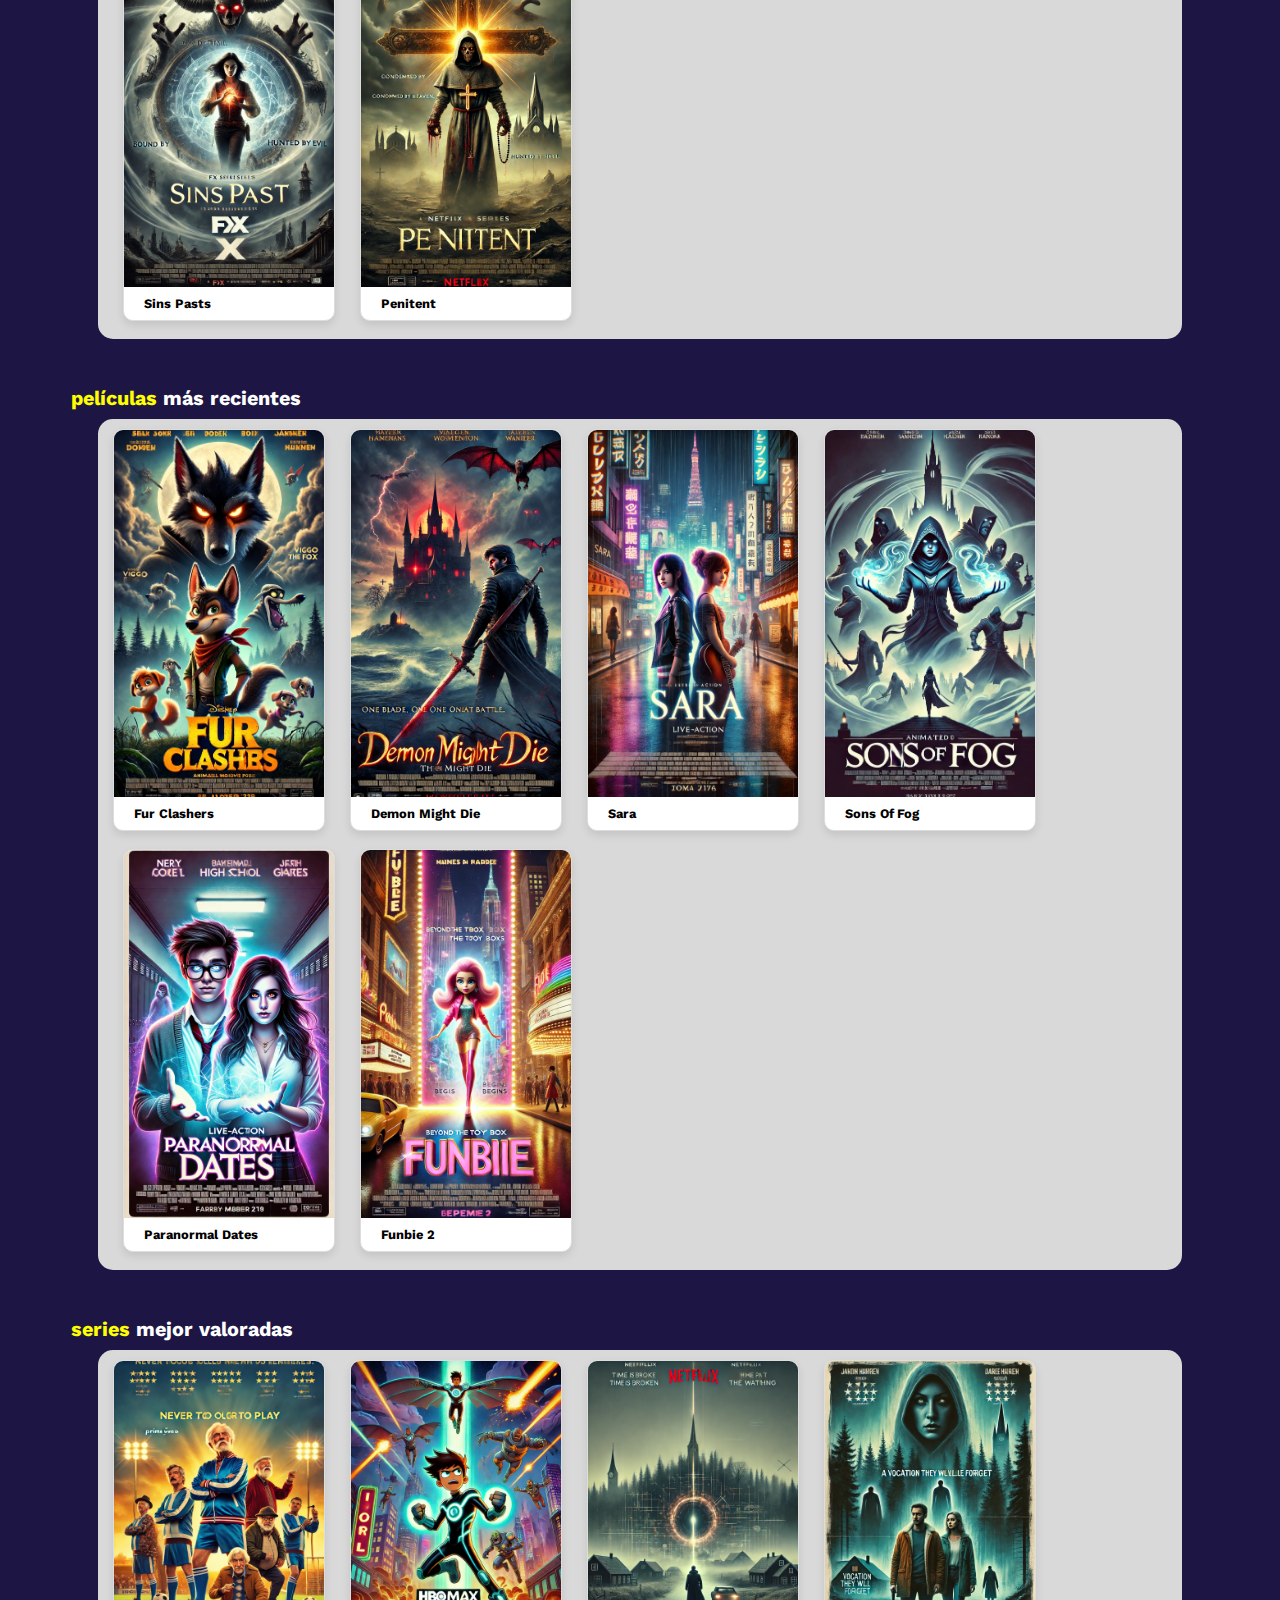
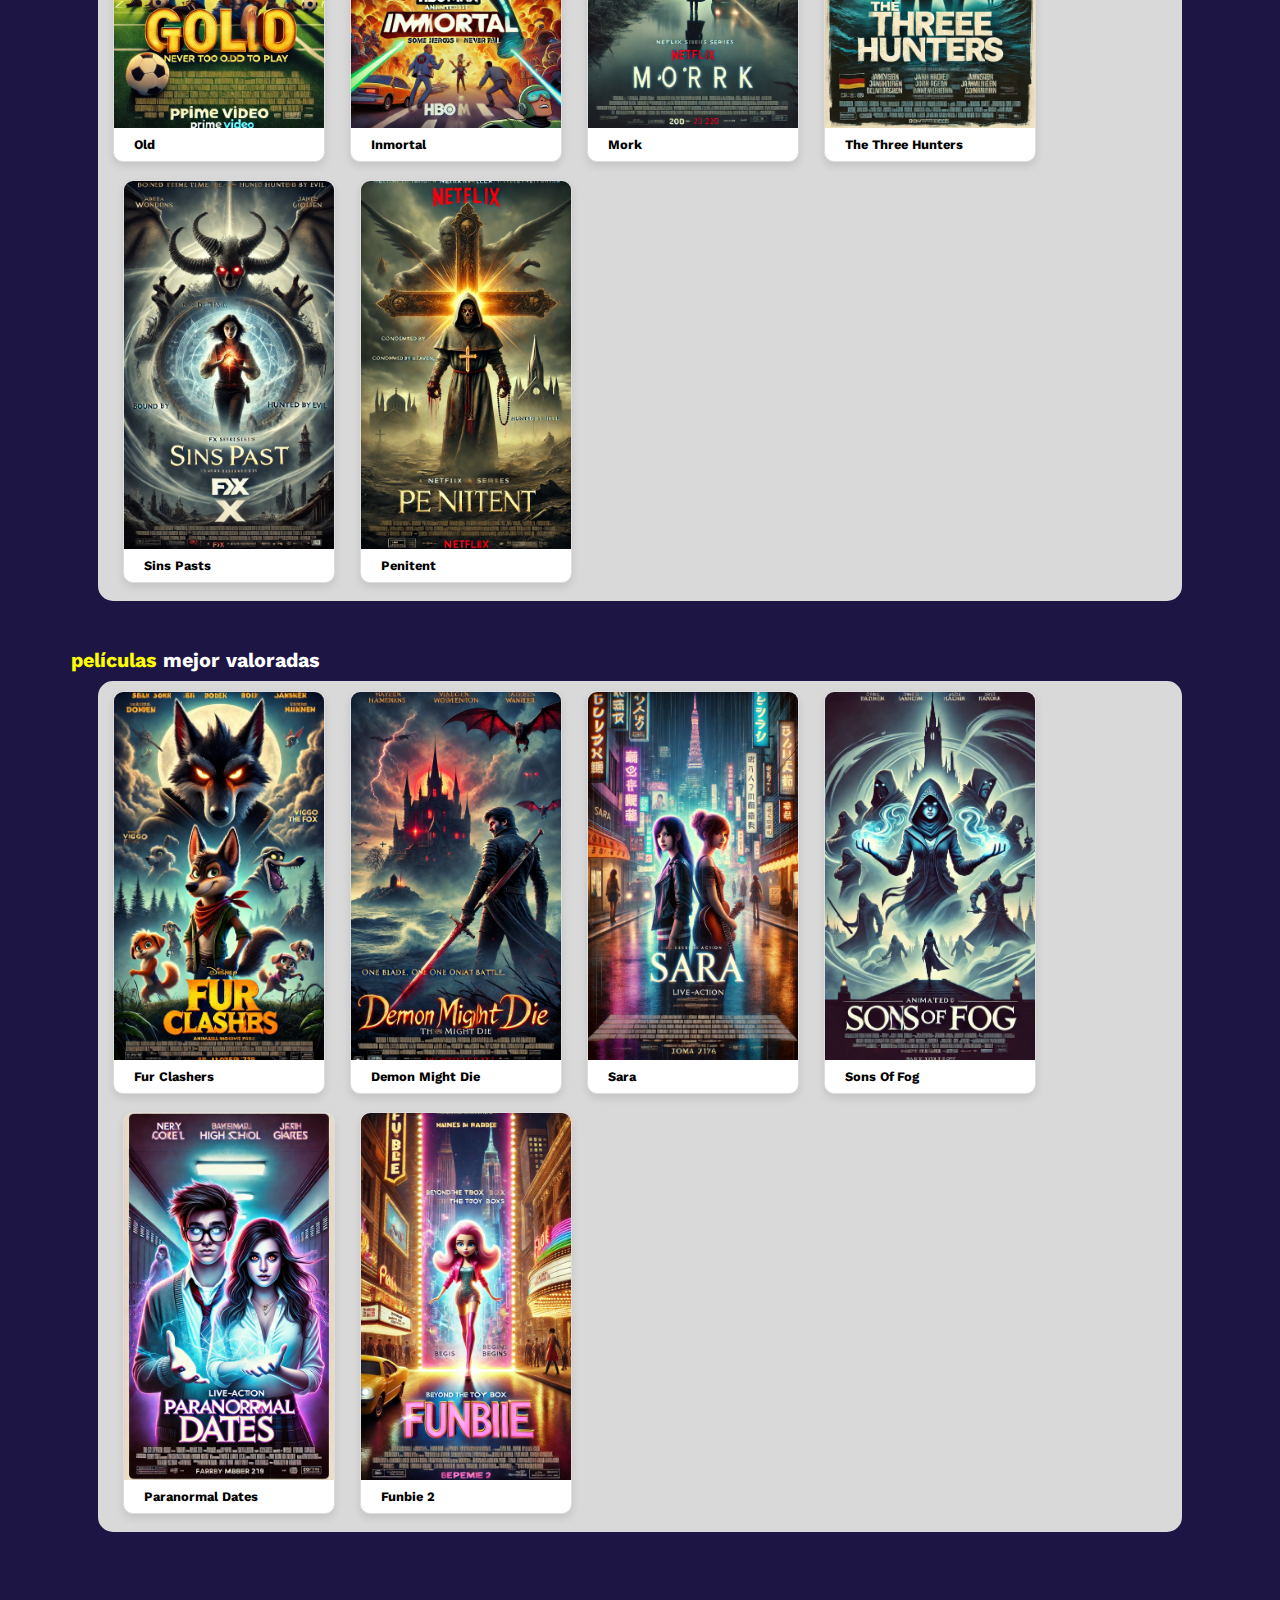
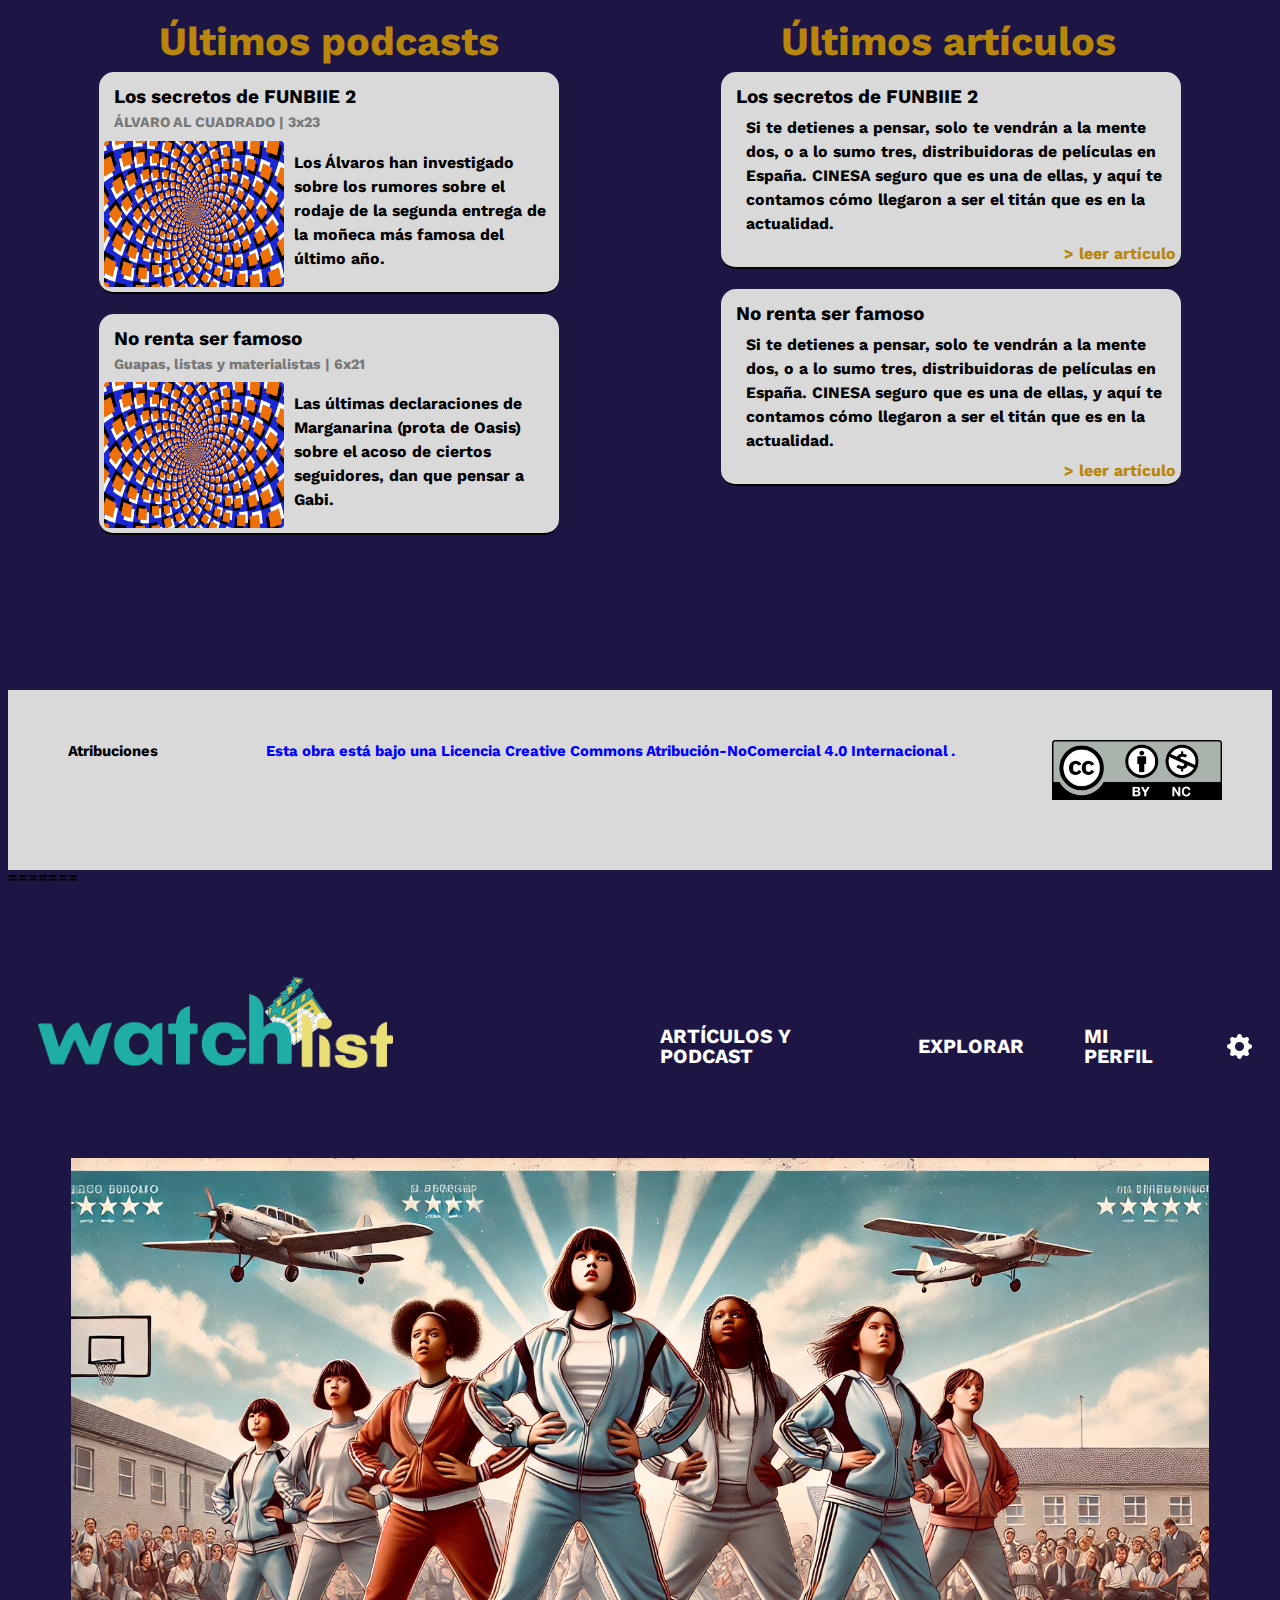
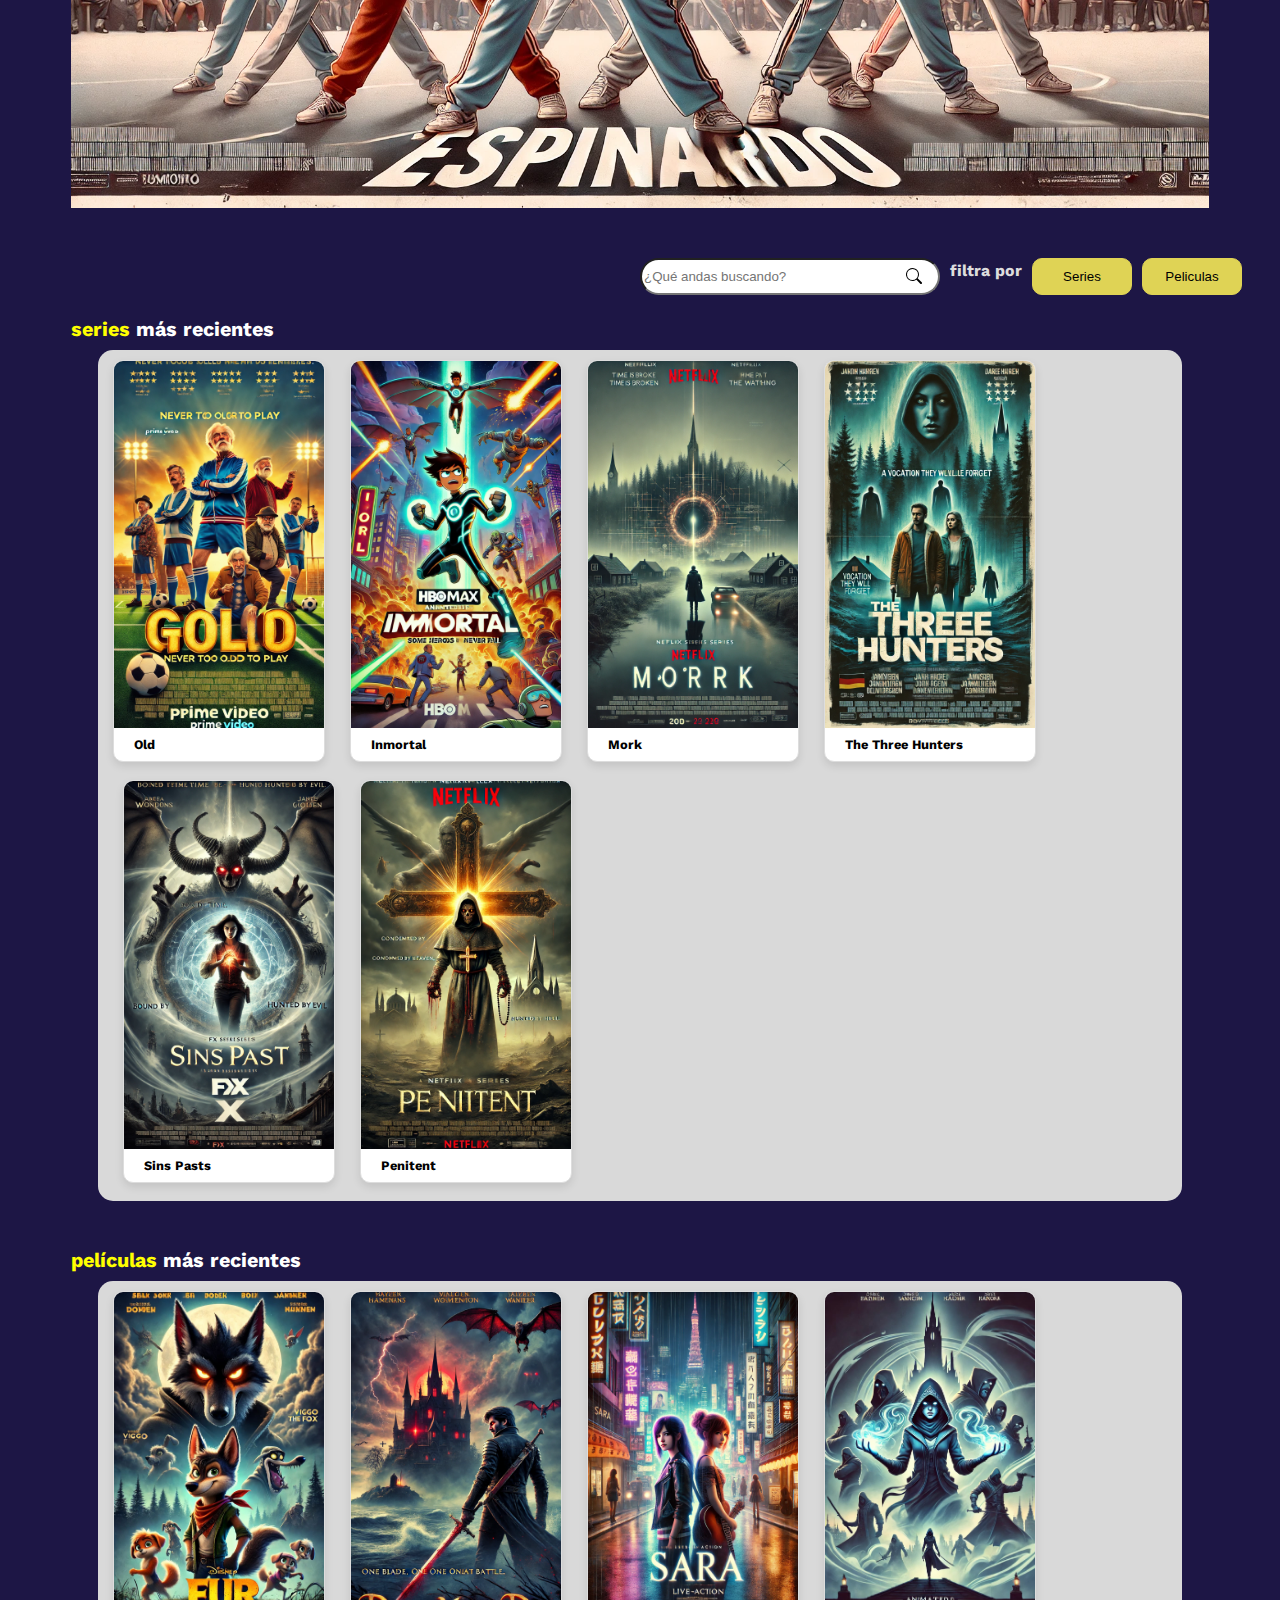
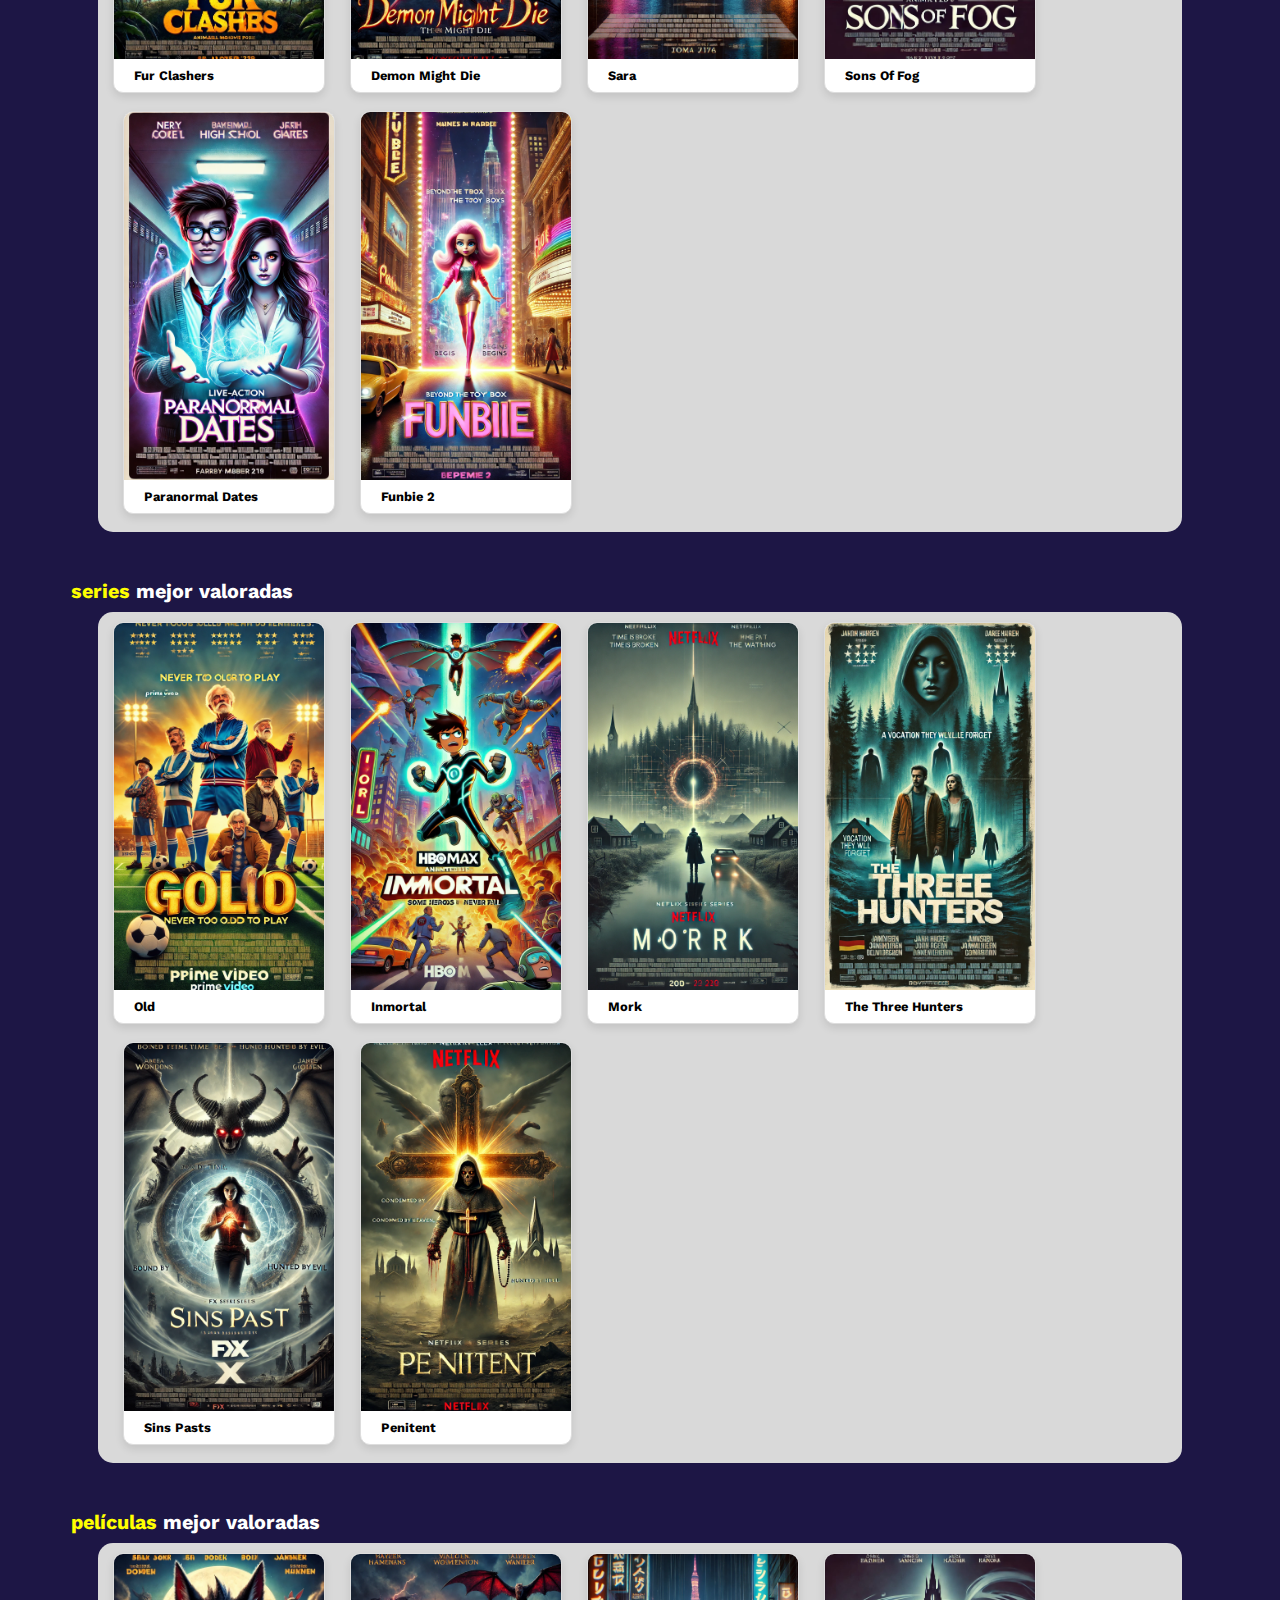
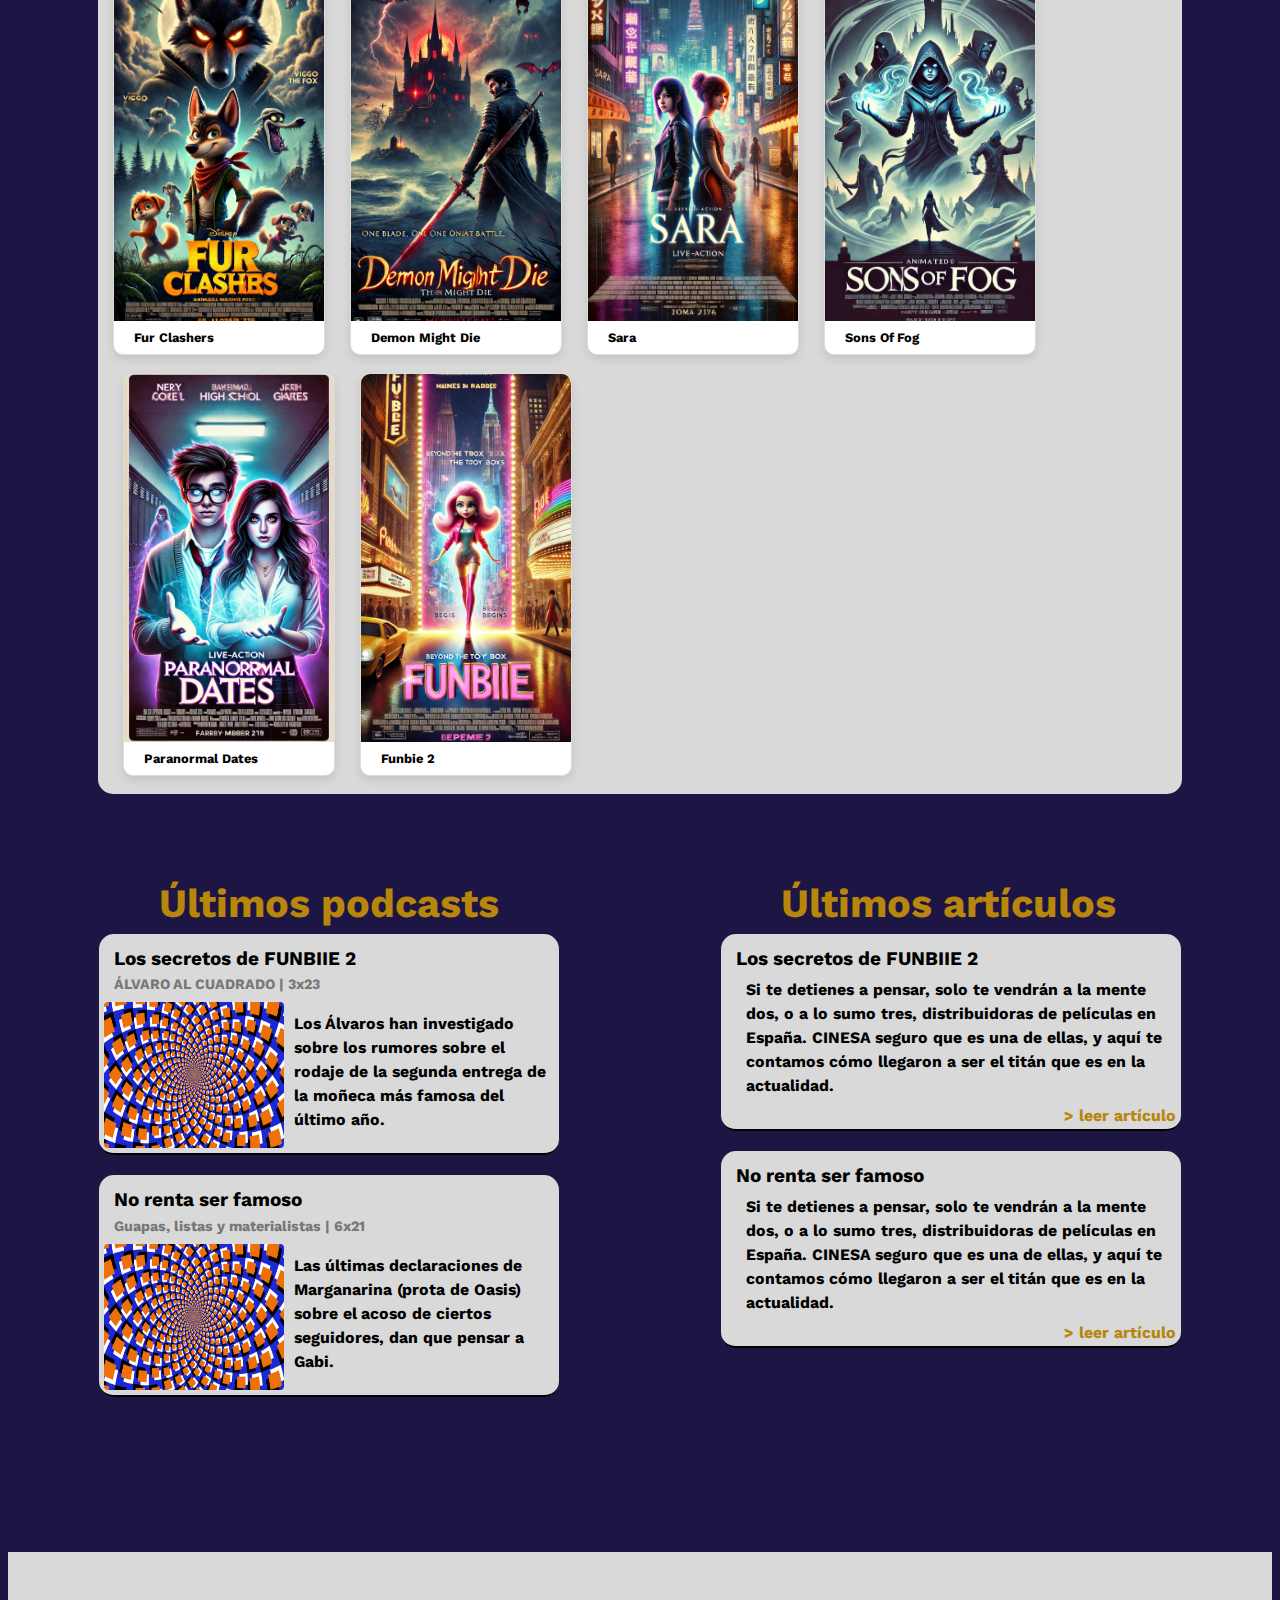
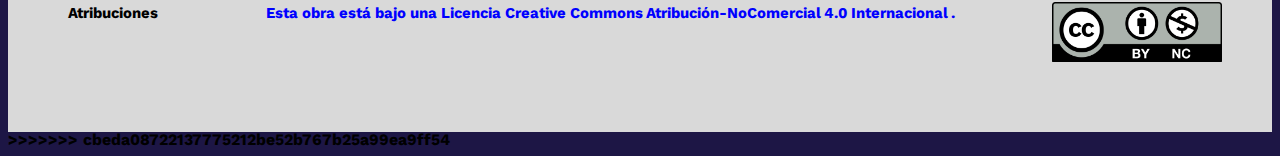
==== commit 72e48986: "Merge branch 'main' of https://github.com/PericoSG/ProyectoWatchlist" ====
--- a/index.html
+++ b/index.html
@@ -1,3 +1,4 @@
+<<<<<<< HEAD
 <!DOCTYPE html>
 <html lang="es">
 <head>
@@ -361,4 +362,370 @@
 
         
 </body>
+=======
+<!DOCTYPE html>
+<html lang="es">
+<head>
+    <meta charset="UTF-8">
+    <meta name="viewport" content="width=device-width, initial-scale=1.0">
+    <title>Watchlist</title>
+    <link rel="stylesheet" href="CSS/inicio.css">
+    <link rel="preconnect" href="https://fonts.googleapis.com">
+    <link rel="preconnect" href="https://fonts.gstatic.com" crossorigin>
+    <link href="https://fonts.googleapis.com/css2?family=Kantumruy+Pro:ital,wght@0,100..700;1,100..700&display=swap" rel="stylesheet">
+</head>
+<body class="kantumruy-pro-bold">
+    
+        <header>
+
+            <div class="img">
+                <a href="index.html"><img src="Assets/imagenes/logo.png" alt="Logo"></a>
+            </div>
+
+            <nav id="desktop">
+                <ul>
+                    <li><a href="articuloPodcast.html">ARTÍCULOS Y PODCAST</a></li>
+                    <li>
+                        <a href="explorarPeliculas.html">EXPLORAR</a>
+                        <ul class="submenu">
+                            <div class="reviews"><li><a href="explorarSeries.html">SERIES</a></li></div>
+                            <div class="reviews"><li><a href="explorarPeliculas.html">PELICULAS</a></li></div>
+                        </ul>
+                    </li>
+                    <li>
+                        <a href="perfil.html">MI PERFIL</a>
+                        <ul class="submenu">
+                            <div class="reviews"><a href="perfil.html#watchl">MIS WATCHLISTS</a></div>
+                            <div class="reviews"><a href="perfil.html#favoritos">MIS FAVORITOS</a></div>
+                            <div class="reviews"><a href="perfil.html#reviews">REVIEWS</a></div>
+                        </ul>
+                    </li>
+                    <li class="settings"><a href="#">
+                        <svg id="settings-icon" xmlns="http://www.w3.org/2000/svg" width="25" height="25" fill="currentColor" class="bi bi-gear-fill" viewBox="0 0 16 16">
+                        <path d="M9.405 1.05c-.413-1.4-2.397-1.4-2.81 0l-.1.34a1.464 1.464 0 0 1-2.105.872l-.31-.17c-1.283-.698-2.686.705-1.987 1.987l.169.311c.446.82.023 1.841-.872 2.105l-.34.1c-1.4.413-1.4 2.397 0 2.81l.34.1a1.464 1.464 0 0 1 .872 2.105l-.17.31c-.698 1.283.705 2.686 1.987 1.987l.311-.169a1.464 1.464 0 0 1 2.105.872l.1.34c.413 1.4 2.397 1.4 2.81 0l.1-.34a1.464 1.464 0 0 1 2.105-.872l.31.17c1.283.698 2.686-.705 1.987-1.987l-.169-.311a1.464 1.464 0 0 1 .872-2.105l.34-.1c1.4-.413 1.4-2.397 0-2.81l-.34-.1a1.464 1.464 0 0 1-.872-2.105l.17-.31c.698-1.283-.705-2.686-1.987-1.987l-.311.169a1.464 1.464 0 0 1-2.105-.872zM8 10.93a2.929 2.929 0 1 1 0-5.86 2.929 2.929 0 0 1 0 5.858z"/>
+                      </svg></a>
+                    </li>
+                </ul>
+            </nav>
+
+            <nav id="mobile">
+                <ul>
+                    <li><a href="articuloPodcast.html">ARTÍCULOS Y PODCAST</a></li>
+                    <li>
+                        <a href="#">MI PERFIL</a>
+                        <ul class="submenu">
+                            <div class="reviews"><a href="#">MIS WATCHLISTS</a></div>
+                            <div class="reviews"><a href="#">MIS FAVORITOS</a></div>
+                            <div class="reviews"><a href="#">REVIEWS</a></div>
+                            <div id="settings"><a href="#">
+                                <svg id="settings-icon" xmlns="http://www.w3.org/2000/svg" width="25" height="25" fill="currentColor" class="bi bi-gear-fill" viewBox="0 0 16 16">
+                                <path d="M9.405 1.05c-.413-1.4-2.397-1.4-2.81 0l-.1.34a1.464 1.464 0 0 1-2.105.872l-.31-.17c-1.283-.698-2.686.705-1.987 1.987l.169.311c.446.82.023 1.841-.872 2.105l-.34.1c-1.4.413-1.4 2.397 0 2.81l.34.1a1.464 1.464 0 0 1 .872 2.105l-.17.31c-.698 1.283.705 2.686 1.987 1.987l.311-.169a1.464 1.464 0 0 1 2.105.872l.1.34c.413 1.4 2.397 1.4 2.81 0l.1-.34a1.464 1.464 0 0 1 2.105-.872l.31.17c1.283.698 2.686-.705 1.987-1.987l-.169-.311a1.464 1.464 0 0 1 .872-2.105l.34-.1c1.4-.413 1.4-2.397 0-2.81l-.34-.1a1.464 1.464 0 0 1-.872-2.105l.17-.31c.698-1.283-.705-2.686-1.987-1.987l-.311.169a1.464 1.464 0 0 1-2.105-.872zM8 10.93a2.929 2.929 0 1 1 0-5.86 2.929 2.929 0 0 1 0 5.858z"/>
+                              </svg></a></div>
+                        </ul>
+                    </li>
+                </ul>
+            </nav>
+        </header>
+
+        <div id="main_img">
+
+            <img src="Assets/imagenes/Inicio/espinardo.jpg" alt="Imagen Lego">
+        </div>
+
+        <section>
+            
+            <div id="search">
+                <input type="search" class="search-btn" placeholder="¿Qué andas buscando?"/>
+                <svg class="search_icon" xmlns="http://www.w3.org/2000/svg" width="16" height="16" fill="currentColor" class="bi bi-search" viewBox="0 0 16 16">
+                    <path d="M11.742 10.344a6.5 6.5 0 1 0-1.397 1.398h-.001q.044.06.098.115l3.85 3.85a1 1 0 0 0 1.415-1.414l-3.85-3.85a1 1 0 0 0-.115-.1zM12 6.5a5.5 5.5 0 1 1-11 0 5.5 5.5 0 0 1 11 0"/>
+                </svg>
+
+                
+                <p>filtra por</p>
+                <button class="filter-btn">Series</button>
+                <button class="filter-btn">Peliculas</button>
+            </div>
+
+            <div id="search-mobile">
+                <button class="filter-btn">Series</button>
+                <button class="filter-btn">Peliculas</button>
+                <input type="search" class="search-btn" placeholder="¿Qué andas buscando?"/>
+            </div>
+
+
+            <h2> <a href="#" class="alt">series</a> más recientes</h2>
+            <article>
+
+                
+
+                <a href="fichaTecnica.html" class="card first">
+                    <img src="Assets/imagenes/Series/(g)old.jpg" alt="imagen serie">
+                    <div class="enlace btn">Old</span></div>
+                </a>
+
+                <a href="fichaTecnica.html" class="card">
+                    <img src="Assets/imagenes/Series/immortal.jpg" alt="imagen serie">
+                    <div class="enlace btn">Inmortal</div>
+                </a>
+
+                <a href="fichaTecnica.html" class="card">
+                    <img src="Assets/imagenes/Series/mork.jpg" alt="imagen serie">
+                    <div class="enlace btn">Mork</div>
+                </a>
+
+                <a href="fichaTecnica.html" class="card">
+                    <img src="Assets/imagenes/Series/the_three_hunters.jpg" alt="imagen serie">
+                    <div class="enlace btn">The Three Hunters</div>
+                </a>
+
+                <a href="fichaTecnica.html" class="card">
+                    <img src="Assets/imagenes/Series/sins_past.jpg" alt="imagen serie">
+                    <div class="enlace btn">Sins Pasts</span></div>
+                </a>
+                <a href="fichaTecnica.html" class="card">
+                    <img src="Assets/imagenes/Series/penitent.jpg" alt="imagen serie">
+                    <div class="enlace btn">Penitent</div>
+                </a>
+            </article>
+
+
+            <h2> <a href="#" class="alt">películas</a> más recientes</h2>
+            <article>
+
+                
+
+                <a href="fichaTecnica.html" class="card first">
+                    <img src="Assets/imagenes/Peliculas/fur_clashers.jpg" alt="imagen pelicula">
+                    <div class="enlace btn">Fur Clashers</span></div>
+                </a>
+
+                <a href="fichaTecnica.html" class="card">
+                    <img src="Assets/imagenes/Peliculas/demon_might_die.jpg" alt="imagen pelicula">
+                    <div class="enlace btn">Demon Might Die</span></div>
+                </a>
+
+                <a href="fichaTecnica.html" class="card">
+                    <img src="Assets/imagenes/Peliculas/sara.jpg" alt="imagen pelicula">
+                    <div class="enlace btn">Sara</span></div>
+                </a>
+
+                <a href="fichaTecnica.html" class="card">
+                    <img src="Assets/imagenes/Peliculas/sons_of_fog.jpg" alt="imagen pelicula">
+                    <div class="enlace btn">Sons Of Fog</span></div>
+                </a>
+
+                <a href="fichaTecnica.html" class="card">
+                    <img src="Assets/imagenes/Peliculas/paranormal_dates.jpg" alt="imagen pelicula">
+                    <div class="enlace btn"> Paranormal Dates </div>
+                </a>
+
+                <a href="fichaTecnica.html" class="card">
+                    <img src="Assets/imagenes/Peliculas/funbie_2.jpg" alt="imagen pelicula">
+                    <div class="enlace btn">Funbie 2</span></div>
+                </a>
+
+            </article>
+
+
+            <h2><a href="#" class="alt">series</a> mejor valoradas</h2>
+            <article>
+
+                
+
+                <a href="fichaTecnica.html" class="card first">
+                    <img src="Assets/imagenes/Series/(g)old.jpg" alt="imagen serie">
+                    <div class="enlace btn">Old</span></div>
+                </a>
+
+                <a href="fichaTecnica.html" class="card">
+                    <img src="Assets/imagenes/Series/immortal.jpg" alt="imagen serie">
+                    <div class="enlace btn">Inmortal</div>
+                </a>
+
+                <a href="fichaTecnica.html" class="card">
+                    <img src="Assets/imagenes/Series/mork.jpg" alt="imagen serie">
+                    <div class="enlace btn">Mork</div>
+                </a>
+
+                <a href="fichaTecnica.html" class="card">
+                    <img src="Assets/imagenes/Series/the_three_hunters.jpg" alt="imagen serie">
+                    <div class="enlace btn">The Three Hunters</div>
+                </a>
+
+                <a href="fichaTecnica.html" class="card">
+                    <img src="Assets/imagenes/Series/sins_past.jpg" alt="imagen serie">
+                    <div class="enlace btn">Sins Pasts</span></div>
+                </a>
+                <a href="fichaTecnica.html" class="card">
+                    <img src="Assets/imagenes/Series/penitent.jpg" alt="imagen serie">
+                    <div class="enlace btn">Penitent</div>
+                </a>
+            </article>
+
+
+            <h2><a href="#" class="alt">películas</a> mejor valoradas</h2>
+            <article>
+                <a href="fichaTecnica.html" class="card first">
+                    <img src="Assets/imagenes/Peliculas/fur_clashers.jpg" alt="imagen pelicula">
+                    <div class="enlace btn">Fur Clashers</span></div>
+                </a>
+
+                <a href="fichaTecnica.html" class="card">
+                    <img src="Assets/imagenes/Peliculas/demon_might_die.jpg" alt="imagen pelicula">
+                    <div class="enlace btn">Demon Might Die</span></div>
+                </a>
+
+                <a href="fichaTecnica.html" class="card">
+                    <img src="Assets/imagenes/Peliculas/sara.jpg" alt="imagen pelicula">
+                    <div class="enlace btn">Sara</span></div>
+                </a>
+
+                <a href="fichaTecnica.html" class="card">
+                    <img src="Assets/imagenes/Peliculas/sons_of_fog.jpg" alt="imagen pelicula">
+                    <div class="enlace btn">Sons Of Fog</span></div>
+                </a>
+
+                <a href="fichaTecnica.html" class="card">
+                    <img src="Assets/imagenes/Peliculas/paranormal_dates.jpg" alt="imagen pelicula">
+                    <div class="enlace btn"> Paranormal Dates </div>
+                </a>
+
+                <a href="fichaTecnica.html" class="card">
+                    <img src="Assets/imagenes/Peliculas/funbie_2.jpg" alt="imagen pelicula">
+                    <div class="enlace btn">Funbie 2</span></div>
+                </a>
+
+
+            </article>
+        </section>
+
+
+        <section id="section-podcasts-articles">
+            <div class="articles-container">
+                <article class="article">
+                    <h2 class="alt2">Últimos podcasts</h2>
+                    <section class="podcasts-articles">
+                        <article class="last-items">
+                            <h3>Los secretos de FUNBIIE 2</h3>
+                            <figcaption>ÁLVARO AL CUADRADO | 3x23</figcaption>
+                            <div class="text-img">
+                                <img src="Assets/imagenes/prueba.jpg" alt="">
+                                <p>Los Álvaros han investigado sobre los rumores sobre el rodaje de la segunda entrega de la moñeca más famosa del último año.</p>
+                            </div>
+                           
+                            
+                            
+                        </article>
+
+
+                        <article class="last-items">
+                            <h3>No renta ser famoso</h3>
+
+                            <figcaption>Guapas, listas y materialistas | 6x21</figcaption>
+                            <div class="text-img">
+                                <img src="Assets/imagenes/prueba.jpg" alt="">
+                                <p>Las últimas declaraciones de Marganarina (prota de Oasis) sobre el acoso de ciertos seguidores, dan que pensar a Gabi.</p>
+
+                            </div>
+                            
+                            
+                        </article>
+                    </section>
+                </article>
+        
+                <article class="article">
+                    <h2 class="alt2">Últimos artículos</h2>
+                    <section class="podcasts-articles">
+                        <article class="last-items">
+                            <h3>Los secretos de FUNBIIE 2</h3>
+                            <p>Si te detienes a pensar, solo te vendrán a la mente dos, o a lo sumo tres, distribuidoras de películas en España. CINESA seguro que es una de ellas, y aquí te contamos cómo llegaron a ser el titán que es en la actualidad.</p>
+                            <a href="" class="more_content read_article"> > leer artículo</a>
+                            
+                        </article>
+                        <article class="last-items">
+                            <h3>No renta ser famoso</h3>
+                            <p>Si te detienes a pensar, solo te vendrán a la mente dos, o a lo sumo tres, distribuidoras de películas en España. CINESA seguro que es una de ellas, y aquí te contamos cómo llegaron a ser el titán que es en la actualidad.</p>
+                            <a href="" class="more_content read_article"> > leer artículo</a>
+                           
+                        </article>
+                    </section>
+                </article>
+            </div>
+        </section>
+
+
+
+        <section id="mobile-section-podcasts-articles">
+            <div class="mobile-articles-container">
+                <article class="article">
+                    <h2 class="alt2">Últimos podcasts</h2>
+                    <section id="podcasts">
+                        <article class="last-items">
+                            <h3>Los secretos de FUNBIIE 2</h3>
+                            <figcaption>ÁLVARO AL CUADRADO | 3x23</figcaption>
+                            <div class="text-img">
+                                <img src="Assets/imagenes/prueba.jpg" alt="">
+                                <p>Los Álvaros han investigado sobre los rumores sobre el rodaje de la segunda entrega de la moñeca más famosa del último año.</p>
+                            </div>
+                           
+                            
+                            
+                        </article>
+
+
+                        <article class="last-items">
+                            <h3>No renta ser famoso</h3>
+
+                            <figcaption>Guapas, listas y materialistas | 6x21</figcaption>
+                            <div class="text-img">
+                                <img src="Assets/imagenes/prueba.jpg" alt="">
+                                <p>Las últimas declaraciones de Marganarina (prota de Oasis) sobre el acoso de ciertos seguidores, dan que pensar a Gabi.</p>
+
+                            </div>
+                            
+                            
+                        </article>
+                    </section>
+                </article>
+        
+                <article class="article">
+                    <h2 class="alt2">Últimos artículos</h2>
+                    <section id="articles">
+                        <article class="last-items">
+                            <h3>Los secretos de FUNBIIE 2</h3>
+                            <p>Si te detienes a pensar, solo te vendrán a la mente dos, o a lo sumo tres, distribuidoras de películas en España. CINESA seguro que es una de ellas, y aquí te contamos cómo llegaron a ser el titán que es en la actualidad.</p>
+                            <a href="" class="more_content read_article"> > leer artículo</a>
+                            
+                        </article>
+                        <article class="last-items">
+                            <h3>No renta ser famoso</h3>
+                            <p>Si te detienes a pensar, solo te vendrán a la mente dos, o a lo sumo tres, distribuidoras de películas en España. CINESA seguro que es una de ellas, y aquí te contamos cómo llegaron a ser el titán que es en la actualidad.</p>
+                            <a href="" class="more_content read_article"> > leer artículo</a>
+                           
+                        </article>
+                    </section>
+                </article>
+            </div>
+        </section>
+
+
+        
+
+        <footer>
+
+            
+            <a href="#" class="foot">Atribuciones</a>
+            <a id="license-desktop" href="https://creativecommons.org/licenses/by-nc/4.0/deed.es">Esta obra está bajo una Licencia Creative Commons Atribución-NoComercial 4.0 Internacional . </a>
+            
+
+            <div class="foot">
+                <img src="Assets/imagenes/Cc_by-nc_icon.svg.png" alt="imagen licencia">
+                <a id="license-mobile" href="https://creativecommons.org/licenses/by-nc/4.0/deed.es">CC BY-NC</a>
+                
+            </div>
+        </footer>
+
+        
+</body>
+>>>>>>> cbeda08722137775212be52b767b25a99ea9ff54
 </html>--- a/CSS/inicio.css
+++ b/CSS/inicio.css
@@ -1,3 +1,4 @@
+<<<<<<< HEAD
 /* Autor: Pedro Sánchez García */
 /* Css para hacer diferentes tipos de la misma fuente
 .kantumruy-pro-<uniquifier> {
@@ -883,3 +884,907 @@
 
 
 
+=======
+/* Autor: Pedro Sánchez García */
+/* Css para hacer diferentes tipos de la misma fuente
+.kantumruy-pro-<uniquifier> {
+  font-family: "Kantumruy Pro", serif;
+  font-optical-sizing: auto;
+  font-weight: <weight>;
+  font-style: normal;
+}
+*/
+
+/* Resets CSS */
+
+html, body, div, span, applet, object, iframe,
+h1, h2, h3, h4, h5, h6, p, blockquote, pre,
+a, abbr, acronym, address, big, cite, code,
+del, dfn, em, img, ins, kbd, q, s, samp,
+small, strike, strong, sub, sup, tt, var,
+b, u, i, center,
+dl, dt, dd, ol, ul, li,
+fieldset, form, label, legend,
+table, caption, tbody, tfoot, thead, tr, th, td,
+article, aside, canvas, details, embed, 
+figure, figcaption, footer, header, hgroup, 
+menu, nav, output, ruby, section, summary,
+time, mark, audio, video 
+{
+    margin: 0;
+    padding: 0;
+    border: 0;
+    font-size: 100%;
+    font: inherit;
+    vertical-align: baseline;
+}
+/* HTML5 display-role reset for older browsers */
+article, aside, details, figcaption, figure, 
+footer, header, hgroup, menu, nav, section 
+{
+    display: block;
+}
+body 
+{
+    line-height: 1;
+}
+ol, ul 
+{
+    list-style: none;
+}
+blockquote, q 
+{
+    quotes: none;
+}
+blockquote:before, blockquote:after,
+q:before, q:after 
+{
+    content: '';
+    content: none;
+}
+table 
+{
+    border-collapse: collapse;
+    border-spacing: 0;
+}
+
+
+/* Tipografía */
+
+.kantumruy-pro-basic {
+    font-family: "Kantumruy Pro", serif;
+    font-optical-sizing: auto;
+    font-weight: normal;
+    font-style: normal;
+}
+
+.kantumruy-pro-bold {
+    font-family: "Kantumruy Pro", serif;
+    font-optical-sizing: auto;
+    font-weight: bold;
+    font-style: normal;
+}
+/* HTML */
+
+html 
+{
+    background-color: #1D1645;
+    font-family: Kantumruy Pro;
+}
+
+
+h1,li,a,h2 
+{
+    color: white;
+}
+
+a{
+    text-decoration: none;
+}
+
+span 
+{
+    color: #1F305E;
+}
+.alt
+{
+    color: yellow;
+}
+.alt2{
+    color: darkgoldenrod;
+}
+
+.more_content{
+    color: darkgoldenrod;
+}
+
+
+/* Header */
+
+ header 
+ {
+    width: 100%;
+ }
+
+ header img 
+ {
+    width: 80%;
+    margin-left: 10%;
+ }
+
+nav 
+{
+    display: none;
+}
+
+/* Menú */
+
+#mobile
+{
+    display: block;
+    
+}
+
+#desktop 
+{
+    display: none;
+}
+
+#mobile ul 
+{
+   
+    list-style-type: none;
+    margin: 0;
+    padding: 0;
+    background-color: #D9D9D9;
+    border-radius: 50px;
+}
+
+#mobile 
+{
+
+    margin-top: 50px;
+    margin-left: 25px;
+    width: 90%;
+    border-radius: 8px;
+    padding: 0;
+}
+
+#mobile:has(ul > li:hover > .submenu) 
+{
+    margin-bottom: 100px;
+}
+  #mobile > ul 
+  {
+    list-style: none;
+    display: flex;
+    margin: 0;
+    padding: 0;
+    gap: 10px;
+    align-items: center;
+    justify-content: center;
+  }
+  #mobile > ul > li 
+  {
+    position: relative;
+  }
+  #mobile > ul > li > a 
+  {
+    display: inline-block;
+    padding: 10px 10px;
+    color: black;
+    text-decoration: none;
+    border-radius: 8px;
+    font-weight: bold;
+    font-size: 15px;
+  }
+  #mobile .submenu 
+  {
+    display: none;
+    position: absolute;
+    top: 100%;
+    left: 0;
+    border-radius: 8px;
+    margin: 0;
+    padding: 10px;
+    min-width: 150px;
+  }
+  #mobile > ul > li:hover .submenu 
+  { 
+    display: block;
+  }
+  .submenu .reviews,
+  .submenu .settings 
+  {
+    margin-bottom: 10px;
+  }
+  .submenu a 
+  {
+    font-size: 10px;
+    text-decoration: none;
+    color: black;
+    font-weight: normal;
+    display: block;
+    padding: 5px 0;
+  }
+
+  .submenu a:hover 
+    {
+        background-color: #DFD355;
+        border-radius: 10px;
+        margin-left: 10px;
+        padding: 5px;
+    }
+
+    
+
+    
+  #settings-icon 
+  {
+    fill: white;
+  }
+  .submenu .reviews:last-of-type,
+  .submenu .settings:last-of-type {
+    margin-bottom: 0;
+  }
+  
+  .settings > a:hover > #settings-icon{
+    fill: black;
+}
+
+#search-mobile 
+{
+    display: inline-block;
+    margin-left: 10%;
+}
+
+#search 
+{
+    display: none;
+}
+
+/* Estilo del botones */
+#search-mobile .btn 
+{
+    display: inline-block;
+    padding: 10px 20px;
+    color: black;
+    border-radius: 5px;
+    font-weight: bold;
+    transition: background-color 0.3s ease;
+}
+
+#search-mobile .filter-btn 
+{
+    background-color: #DFD355;
+    border: 1px solid #DFD355;
+    padding: 10px;
+    border-radius: 50px;
+    width: 150px;
+    margin-top: 50px;
+    margin-bottom: 20px;
+}
+
+#search-mobile .search-btn 
+{
+    position: relative;
+    width: 300px;
+    border-radius: 40px;
+    padding: 8px;
+}
+
+#search-mobile .search_icon 
+{
+    position: absolute; 
+    left: 300px; 
+    right: 10%;
+    top: 46.5%;
+    transform: translateY(-50%); 
+}
+
+
+ .search-btn:focus + .search_icon {
+    opacity: 0;
+    pointer-events: none; 
+}
+
+
+#main_img 
+{
+    display: none;
+}
+
+section 
+{
+    margin-bottom: 30px;
+}
+section h1,h2 
+{
+    font-size: 20px;
+    margin-left: 25px;
+    margin-top: 50px;
+    margin-bottom: 15px;
+}
+
+
+section article 
+{
+    background-color: #D9D9D9;
+    width: 85%;
+    margin: 0 auto;
+    margin-bottom: 50px;
+    border-radius: 15px;
+    padding: 5px;
+}
+
+img 
+{
+    width: 100%;
+}
+
+/* Estilos de la tarjeta */
+.card 
+{
+    background-color: #fff;
+    border: 1px solid #ddd;
+    width: 40%;
+    border-radius: 10px; 
+    box-shadow: 0 4px 8px rgba(0, 0, 0, 0.1); 
+    overflow: hidden;
+    transition: transform 0.3s ease-in-out; 
+    display: inline-block;
+    margin-top: 5px;
+    margin-left: 20px;
+}
+
+.first{
+    margin-left: 20px;
+}
+
+/* Estilo del botón */
+.btn 
+{
+    display: inline-block;
+    padding: 10px 20px;
+    color: black;
+    border-radius: 5px;
+    font-weight: bold;
+    transition: background-color 0.3s ease;
+}
+
+
+
+/* Efecto hover sobre la tarjeta */
+.card:hover 
+{
+    transform: translateY(-10px); 
+}
+
+
+
+#section-podcasts-articles 
+{
+    display: none;
+}
+
+ #mobile-section-podcasts-articles h2 
+ {
+    font-size: 30px;
+    margin-top: 10px;
+ }
+
+
+.text-img
+{
+    line-height: 1.5;
+    margin-bottom: 10px;
+}
+
+.last-items 
+{
+    margin-bottom: 20px;
+}
+.last-items > *
+{
+    margin-top: 10px;
+    margin-bottom: 0;
+}
+
+#podcasts .last-items p 
+{
+    margin-left: 20px;
+}
+
+.last-items > figcaption 
+{
+    font-size: 0.9em;
+        color: #777;
+        margin: 10px 0;
+}
+.text-img > img 
+{
+    width: 100%;
+}
+
+.last-items h3 
+{
+    font-size: 1.8em;
+    margin-top: 10px;
+}
+
+.last-items p 
+{
+    line-height: 1.5;
+}
+.read_article
+{
+    float: right;
+}
+footer 
+{
+    display: flex;
+    justify-content: space-between;
+    background-color: #D9D9D9;
+    padding: 10px;
+}
+
+footer img 
+{
+    width: 100px;
+}
+
+ footer a
+{
+    font-size: 13px;
+    margin-left: 10px;
+    line-height: 1.5;
+    color: blue;
+}
+
+#tipografia  ul 
+{
+    margin-top: 10px;
+    color: black;
+    margin-left: 25px;
+}
+
+.foot
+{
+    color: black;
+}
+
+#license-mobile 
+{
+    display: block;
+    margin-left: 22px;
+}
+
+#license-desktop 
+{
+    display: none;
+}
+/* Media query ESCRITORIO */
+
+@media (min-width:700px)
+{
+
+    /* Header */
+    header 
+    {
+        display: flex;
+        justify-content: space-between;
+    }
+    /* Logo */
+
+    header img 
+    {
+        justify-content: flex-end;
+        margin-left: 30px;
+        margin-top: 10vh;
+        margin-bottom: 10vh;
+    }
+
+  /* Menú */
+
+
+  #desktop ul 
+  {
+     
+      list-style-type: none;
+      margin: 0;
+      padding: 0;
+      background-color: #1D1645;
+      border-radius: 50px;
+  }
+  
+  #desktop {
+      margin-top: 50px;
+      width: 50%;
+      border-radius: 8px;
+      padding: 0;
+      display: flex;
+    }
+    #desktop > ul {
+      list-style: none;
+      display: flex;
+      margin: 0;
+      padding: 0;
+      gap: 20px;
+      align-items: center;
+      justify-content: center;
+      width: 100%;
+    }
+    #desktop > ul > li {
+      position: relative;
+      font-size: 20px;
+      transition: all 0.3s ease-in-out;
+    }
+    #desktop > ul > li > a {
+      display: inline-block;
+      padding: 10px 20px;
+      color: white;
+      text-decoration: none;
+      border-radius: 8px;
+      font-weight: bold;
+      transition: all 0.3s ease-in-out;
+    }
+    #desktop .submenu {
+      display: none;
+      background-color: #D9D9D9;
+      position: absolute;
+      top: 100%;
+      left: 0;
+      border-radius: 8px;
+      margin: 0;
+      padding: 10px;
+      min-width: 150px;
+    }
+    #desktop > ul > li:hover .submenu 
+    { 
+      display: block;
+    }
+    #desktop > ul > li:hover 
+    { 
+      background-color: white;
+      padding: 5px;
+      border-radius: 10px;
+    }
+    #desktop > ul > li:hover a
+    { 
+      color: black;
+    }
+    .submenu .reviews,
+    .submenu .settings {
+      margin-bottom: 10px;
+    }
+    .submenu a {
+      font-size: 13px;
+      text-decoration: none;
+      color: black;
+      font-weight: normal;
+      display: block;
+      padding: 5px 0;
+      transition: all 0.3s ease-in-out;
+    }
+
+    .submenu a:hover 
+    {
+        background-color: #DFD355;
+        border-radius: 10px;
+        margin-left: 10px;
+        padding: 10px;
+    }
+    
+    .submenu .reviews:last-of-type,
+    .submenu .settings:last-of-type {
+      margin-bottom: 0;
+    }
+    
+
+    .settings 
+    {
+        float: right;
+    }
+
+    #mobile 
+    {
+        display: none;
+    }
+
+    
+
+
+    /* Imagen lego */
+
+    #main_img > img
+    {
+        width: 90%;
+        margin-left: 5%;
+    }
+
+    #main_img 
+    {
+        display: block;
+    }
+
+
+
+    /* Section */
+
+    section 
+    {
+        margin-bottom: 50px;
+    }
+    section h1, section h2 
+    {
+        margin-left: 5%;
+        margin-bottom: 10px;
+        margin-top: 25px;
+    }
+
+    #search-mobile 
+    {
+        display: none;
+    }
+    #search 
+    {
+        margin-top:50px;
+        display: flex;
+        justify-content:end ;
+        position: relative;
+        gap: 10px;
+        right: 30px;
+    }
+
+    #search p 
+    {
+        color: #ddd;
+        margin-top: 5px;
+    }
+
+    /* Article */
+
+
+    article 
+    {
+        background-color: #D9D9D9;
+        margin-bottom: 50px;
+
+        width: 80%;
+        margin: 0 9%;
+        padding: 10px;
+        border-radius: 5px;
+    }
+
+    
+
+
+    /* Estilos de la tarjeta */
+    .card 
+    {
+        background-color: #fff;
+        border: 1px solid #ddd;
+        width: 210px;
+        border-radius: 10px; 
+        box-shadow: 0 4px 8px rgba(0, 0, 0, 0.1); 
+        overflow: hidden;
+        transition: transform 0.3s ease-in-out; 
+        display: inline-block;
+        margin-left: 20px;
+    }
+
+    .enlace 
+    {
+       font-size: 13px;
+    }
+    
+
+    .first{
+        margin-left: 10px;
+    }
+
+    /* Estilo del botones */
+    .btn 
+    {
+        display: inline-block;
+        padding: 10px 20px;
+        color: black;
+        border-radius: 5px;
+        font-weight: bold;
+        transition: background-color 0.3s ease;
+    }
+
+    .filter-btn 
+    {
+        background-color: #DFD355;
+        border: 1px solid #DFD355;
+        padding: 10px;
+        border-radius: 10px;
+        width: 100px;
+        cursor: pointer;
+    }
+
+    .filter-btn:hover 
+    {
+        background-color: #D9D9D9;
+        border: 1px solid #DFD355;
+        padding: 10px;
+        border-radius: 10px;
+        width: 100px;
+        cursor: pointer;
+    }
+
+
+    .search-btn 
+    {
+        width: 300px;
+        border-radius: 40px;
+        padding-right: 3px;
+    }
+
+    .search_icon 
+    {
+        position: absolute; 
+        right: 320px;
+        top: 50%;
+        transform: translateY(-50%); 
+    }
+
+    /* Efecto hover sobre la tarjeta */
+    .card:hover 
+    {
+        transform: translateY(-10px); 
+    }
+    img 
+    {
+        width: 100%;
+    }
+
+
+    /* Sección de podcasts y artículos*/
+
+    #section-podcasts-articles 
+    {
+        display: flex;
+        justify-content: center; 
+        gap: 40px;
+        margin: 20px;
+        margin-top: 0;
+    }
+
+    #mobile-section-podcasts-articles
+    {
+        display: none;
+    }
+    
+    /* Contenedor de los artículos */
+    .articles-container 
+    {
+        display: flex;
+        gap: 20px;
+        flex-wrap: wrap; 
+        justify-content: space-between; 
+        height: auto;
+    }
+    
+    /* Estilo para cada artículo (podcast o artículo) */
+    .article 
+    {
+        background-color: #1D1645;
+        padding: 15px;
+        border-radius: 8px;
+        width: 40%;
+        height: auto;
+        box-sizing: border-box;
+    }
+    
+    .articles-container .article h2 
+    {
+        font-size: 40px;
+        margin-left: 13%;
+    }
+    
+    /* Estilo para los contenidos dentro de los artículos (tarjetas) */
+    .podcasts-articles 
+    {
+        display: flex;
+        flex-wrap: wrap;
+    }
+    
+    .last-items 
+    {
+        width: 100%; 
+        border-bottom: 2px solid black;
+        margin-bottom: 20px;
+    }
+    
+    .last-items img 
+    {
+        width: 40%;
+        height: auto;
+        border-radius: 4px;
+    }
+    
+    .last-items h3 
+    {
+        font-size: 1.2em;
+        margin-top: 10px;
+        margin-left: 10px;
+    }
+
+    
+    
+    .last-items p 
+    {
+        font-size: 1em;
+        margin-top: 10px;
+        margin-left: 20px;
+        line-height: 1.5;
+    }
+
+    .text-img 
+    {
+        display: flex;
+    }
+
+    .text-img > p 
+    {
+        margin-left: 10px;
+    }
+
+    
+    
+    .last-items figcaption 
+    {
+        font-size: 0.9em;
+        color: #777;
+        margin: 10px 10px;
+    }
+
+    footer 
+    {
+        display: flex;
+        justify-content: space-between;
+        background-color: #D9D9D9;
+        padding: 50px;
+    }
+
+    footer img 
+    {
+        width: 170px;
+        margin-bottom: 20px;
+    }
+
+    footer a
+    {
+        font-size: 15px;
+    }
+
+    #license-mobile 
+    {
+        display: none;
+    }
+
+    #license-desktop 
+    {
+        display: block;
+    }
+
+    #tipografia  ul 
+    {
+        margin-top: 10px;
+        color: black;
+        margin-left: 25px;
+    }
+
+    .foot
+    {
+        color: black;
+    }
+}
+
+
+
+
+
+>>>>>>> cbeda08722137775212be52b767b25a99ea9ff54
--- a/CSS/inicio.css
+++ b/CSS/inicio.css
@@ -1,3 +1,4 @@
+<<<<<<< HEAD
 /* Autor: Pedro Sánchez García */
 /* Css para hacer diferentes tipos de la misma fuente
 .kantumruy-pro-<uniquifier> {
@@ -883,3 +884,907 @@
 
 
 
+=======
+/* Autor: Pedro Sánchez García */
+/* Css para hacer diferentes tipos de la misma fuente
+.kantumruy-pro-<uniquifier> {
+  font-family: "Kantumruy Pro", serif;
+  font-optical-sizing: auto;
+  font-weight: <weight>;
+  font-style: normal;
+}
+*/
+
+/* Resets CSS */
+
+html, body, div, span, applet, object, iframe,
+h1, h2, h3, h4, h5, h6, p, blockquote, pre,
+a, abbr, acronym, address, big, cite, code,
+del, dfn, em, img, ins, kbd, q, s, samp,
+small, strike, strong, sub, sup, tt, var,
+b, u, i, center,
+dl, dt, dd, ol, ul, li,
+fieldset, form, label, legend,
+table, caption, tbody, tfoot, thead, tr, th, td,
+article, aside, canvas, details, embed, 
+figure, figcaption, footer, header, hgroup, 
+menu, nav, output, ruby, section, summary,
+time, mark, audio, video 
+{
+    margin: 0;
+    padding: 0;
+    border: 0;
+    font-size: 100%;
+    font: inherit;
+    vertical-align: baseline;
+}
+/* HTML5 display-role reset for older browsers */
+article, aside, details, figcaption, figure, 
+footer, header, hgroup, menu, nav, section 
+{
+    display: block;
+}
+body 
+{
+    line-height: 1;
+}
+ol, ul 
+{
+    list-style: none;
+}
+blockquote, q 
+{
+    quotes: none;
+}
+blockquote:before, blockquote:after,
+q:before, q:after 
+{
+    content: '';
+    content: none;
+}
+table 
+{
+    border-collapse: collapse;
+    border-spacing: 0;
+}
+
+
+/* Tipografía */
+
+.kantumruy-pro-basic {
+    font-family: "Kantumruy Pro", serif;
+    font-optical-sizing: auto;
+    font-weight: normal;
+    font-style: normal;
+}
+
+.kantumruy-pro-bold {
+    font-family: "Kantumruy Pro", serif;
+    font-optical-sizing: auto;
+    font-weight: bold;
+    font-style: normal;
+}
+/* HTML */
+
+html 
+{
+    background-color: #1D1645;
+    font-family: Kantumruy Pro;
+}
+
+
+h1,li,a,h2 
+{
+    color: white;
+}
+
+a{
+    text-decoration: none;
+}
+
+span 
+{
+    color: #1F305E;
+}
+.alt
+{
+    color: yellow;
+}
+.alt2{
+    color: darkgoldenrod;
+}
+
+.more_content{
+    color: darkgoldenrod;
+}
+
+
+/* Header */
+
+ header 
+ {
+    width: 100%;
+ }
+
+ header img 
+ {
+    width: 80%;
+    margin-left: 10%;
+ }
+
+nav 
+{
+    display: none;
+}
+
+/* Menú */
+
+#mobile
+{
+    display: block;
+    
+}
+
+#desktop 
+{
+    display: none;
+}
+
+#mobile ul 
+{
+   
+    list-style-type: none;
+    margin: 0;
+    padding: 0;
+    background-color: #D9D9D9;
+    border-radius: 50px;
+}
+
+#mobile 
+{
+
+    margin-top: 50px;
+    margin-left: 25px;
+    width: 90%;
+    border-radius: 8px;
+    padding: 0;
+}
+
+#mobile:has(ul > li:hover > .submenu) 
+{
+    margin-bottom: 100px;
+}
+  #mobile > ul 
+  {
+    list-style: none;
+    display: flex;
+    margin: 0;
+    padding: 0;
+    gap: 10px;
+    align-items: center;
+    justify-content: center;
+  }
+  #mobile > ul > li 
+  {
+    position: relative;
+  }
+  #mobile > ul > li > a 
+  {
+    display: inline-block;
+    padding: 10px 10px;
+    color: black;
+    text-decoration: none;
+    border-radius: 8px;
+    font-weight: bold;
+    font-size: 15px;
+  }
+  #mobile .submenu 
+  {
+    display: none;
+    position: absolute;
+    top: 100%;
+    left: 0;
+    border-radius: 8px;
+    margin: 0;
+    padding: 10px;
+    min-width: 150px;
+  }
+  #mobile > ul > li:hover .submenu 
+  { 
+    display: block;
+  }
+  .submenu .reviews,
+  .submenu .settings 
+  {
+    margin-bottom: 10px;
+  }
+  .submenu a 
+  {
+    font-size: 10px;
+    text-decoration: none;
+    color: black;
+    font-weight: normal;
+    display: block;
+    padding: 5px 0;
+  }
+
+  .submenu a:hover 
+    {
+        background-color: #DFD355;
+        border-radius: 10px;
+        margin-left: 10px;
+        padding: 5px;
+    }
+
+    
+
+    
+  #settings-icon 
+  {
+    fill: white;
+  }
+  .submenu .reviews:last-of-type,
+  .submenu .settings:last-of-type {
+    margin-bottom: 0;
+  }
+  
+  .settings > a:hover > #settings-icon{
+    fill: black;
+}
+
+#search-mobile 
+{
+    display: inline-block;
+    margin-left: 10%;
+}
+
+#search 
+{
+    display: none;
+}
+
+/* Estilo del botones */
+#search-mobile .btn 
+{
+    display: inline-block;
+    padding: 10px 20px;
+    color: black;
+    border-radius: 5px;
+    font-weight: bold;
+    transition: background-color 0.3s ease;
+}
+
+#search-mobile .filter-btn 
+{
+    background-color: #DFD355;
+    border: 1px solid #DFD355;
+    padding: 10px;
+    border-radius: 50px;
+    width: 150px;
+    margin-top: 50px;
+    margin-bottom: 20px;
+}
+
+#search-mobile .search-btn 
+{
+    position: relative;
+    width: 300px;
+    border-radius: 40px;
+    padding: 8px;
+}
+
+#search-mobile .search_icon 
+{
+    position: absolute; 
+    left: 300px; 
+    right: 10%;
+    top: 46.5%;
+    transform: translateY(-50%); 
+}
+
+
+ .search-btn:focus + .search_icon {
+    opacity: 0;
+    pointer-events: none; 
+}
+
+
+#main_img 
+{
+    display: none;
+}
+
+section 
+{
+    margin-bottom: 30px;
+}
+section h1,h2 
+{
+    font-size: 20px;
+    margin-left: 25px;
+    margin-top: 50px;
+    margin-bottom: 15px;
+}
+
+
+section article 
+{
+    background-color: #D9D9D9;
+    width: 85%;
+    margin: 0 auto;
+    margin-bottom: 50px;
+    border-radius: 15px;
+    padding: 5px;
+}
+
+img 
+{
+    width: 100%;
+}
+
+/* Estilos de la tarjeta */
+.card 
+{
+    background-color: #fff;
+    border: 1px solid #ddd;
+    width: 40%;
+    border-radius: 10px; 
+    box-shadow: 0 4px 8px rgba(0, 0, 0, 0.1); 
+    overflow: hidden;
+    transition: transform 0.3s ease-in-out; 
+    display: inline-block;
+    margin-top: 5px;
+    margin-left: 20px;
+}
+
+.first{
+    margin-left: 20px;
+}
+
+/* Estilo del botón */
+.btn 
+{
+    display: inline-block;
+    padding: 10px 20px;
+    color: black;
+    border-radius: 5px;
+    font-weight: bold;
+    transition: background-color 0.3s ease;
+}
+
+
+
+/* Efecto hover sobre la tarjeta */
+.card:hover 
+{
+    transform: translateY(-10px); 
+}
+
+
+
+#section-podcasts-articles 
+{
+    display: none;
+}
+
+ #mobile-section-podcasts-articles h2 
+ {
+    font-size: 30px;
+    margin-top: 10px;
+ }
+
+
+.text-img
+{
+    line-height: 1.5;
+    margin-bottom: 10px;
+}
+
+.last-items 
+{
+    margin-bottom: 20px;
+}
+.last-items > *
+{
+    margin-top: 10px;
+    margin-bottom: 0;
+}
+
+#podcasts .last-items p 
+{
+    margin-left: 20px;
+}
+
+.last-items > figcaption 
+{
+    font-size: 0.9em;
+        color: #777;
+        margin: 10px 0;
+}
+.text-img > img 
+{
+    width: 100%;
+}
+
+.last-items h3 
+{
+    font-size: 1.8em;
+    margin-top: 10px;
+}
+
+.last-items p 
+{
+    line-height: 1.5;
+}
+.read_article
+{
+    float: right;
+}
+footer 
+{
+    display: flex;
+    justify-content: space-between;
+    background-color: #D9D9D9;
+    padding: 10px;
+}
+
+footer img 
+{
+    width: 100px;
+}
+
+ footer a
+{
+    font-size: 13px;
+    margin-left: 10px;
+    line-height: 1.5;
+    color: blue;
+}
+
+#tipografia  ul 
+{
+    margin-top: 10px;
+    color: black;
+    margin-left: 25px;
+}
+
+.foot
+{
+    color: black;
+}
+
+#license-mobile 
+{
+    display: block;
+    margin-left: 22px;
+}
+
+#license-desktop 
+{
+    display: none;
+}
+/* Media query ESCRITORIO */
+
+@media (min-width:700px)
+{
+
+    /* Header */
+    header 
+    {
+        display: flex;
+        justify-content: space-between;
+    }
+    /* Logo */
+
+    header img 
+    {
+        justify-content: flex-end;
+        margin-left: 30px;
+        margin-top: 10vh;
+        margin-bottom: 10vh;
+    }
+
+  /* Menú */
+
+
+  #desktop ul 
+  {
+     
+      list-style-type: none;
+      margin: 0;
+      padding: 0;
+      background-color: #1D1645;
+      border-radius: 50px;
+  }
+  
+  #desktop {
+      margin-top: 50px;
+      width: 50%;
+      border-radius: 8px;
+      padding: 0;
+      display: flex;
+    }
+    #desktop > ul {
+      list-style: none;
+      display: flex;
+      margin: 0;
+      padding: 0;
+      gap: 20px;
+      align-items: center;
+      justify-content: center;
+      width: 100%;
+    }
+    #desktop > ul > li {
+      position: relative;
+      font-size: 20px;
+      transition: all 0.3s ease-in-out;
+    }
+    #desktop > ul > li > a {
+      display: inline-block;
+      padding: 10px 20px;
+      color: white;
+      text-decoration: none;
+      border-radius: 8px;
+      font-weight: bold;
+      transition: all 0.3s ease-in-out;
+    }
+    #desktop .submenu {
+      display: none;
+      background-color: #D9D9D9;
+      position: absolute;
+      top: 100%;
+      left: 0;
+      border-radius: 8px;
+      margin: 0;
+      padding: 10px;
+      min-width: 150px;
+    }
+    #desktop > ul > li:hover .submenu 
+    { 
+      display: block;
+    }
+    #desktop > ul > li:hover 
+    { 
+      background-color: white;
+      padding: 5px;
+      border-radius: 10px;
+    }
+    #desktop > ul > li:hover a
+    { 
+      color: black;
+    }
+    .submenu .reviews,
+    .submenu .settings {
+      margin-bottom: 10px;
+    }
+    .submenu a {
+      font-size: 13px;
+      text-decoration: none;
+      color: black;
+      font-weight: normal;
+      display: block;
+      padding: 5px 0;
+      transition: all 0.3s ease-in-out;
+    }
+
+    .submenu a:hover 
+    {
+        background-color: #DFD355;
+        border-radius: 10px;
+        margin-left: 10px;
+        padding: 10px;
+    }
+    
+    .submenu .reviews:last-of-type,
+    .submenu .settings:last-of-type {
+      margin-bottom: 0;
+    }
+    
+
+    .settings 
+    {
+        float: right;
+    }
+
+    #mobile 
+    {
+        display: none;
+    }
+
+    
+
+
+    /* Imagen lego */
+
+    #main_img > img
+    {
+        width: 90%;
+        margin-left: 5%;
+    }
+
+    #main_img 
+    {
+        display: block;
+    }
+
+
+
+    /* Section */
+
+    section 
+    {
+        margin-bottom: 50px;
+    }
+    section h1, section h2 
+    {
+        margin-left: 5%;
+        margin-bottom: 10px;
+        margin-top: 25px;
+    }
+
+    #search-mobile 
+    {
+        display: none;
+    }
+    #search 
+    {
+        margin-top:50px;
+        display: flex;
+        justify-content:end ;
+        position: relative;
+        gap: 10px;
+        right: 30px;
+    }
+
+    #search p 
+    {
+        color: #ddd;
+        margin-top: 5px;
+    }
+
+    /* Article */
+
+
+    article 
+    {
+        background-color: #D9D9D9;
+        margin-bottom: 50px;
+
+        width: 80%;
+        margin: 0 9%;
+        padding: 10px;
+        border-radius: 5px;
+    }
+
+    
+
+
+    /* Estilos de la tarjeta */
+    .card 
+    {
+        background-color: #fff;
+        border: 1px solid #ddd;
+        width: 210px;
+        border-radius: 10px; 
+        box-shadow: 0 4px 8px rgba(0, 0, 0, 0.1); 
+        overflow: hidden;
+        transition: transform 0.3s ease-in-out; 
+        display: inline-block;
+        margin-left: 20px;
+    }
+
+    .enlace 
+    {
+       font-size: 13px;
+    }
+    
+
+    .first{
+        margin-left: 10px;
+    }
+
+    /* Estilo del botones */
+    .btn 
+    {
+        display: inline-block;
+        padding: 10px 20px;
+        color: black;
+        border-radius: 5px;
+        font-weight: bold;
+        transition: background-color 0.3s ease;
+    }
+
+    .filter-btn 
+    {
+        background-color: #DFD355;
+        border: 1px solid #DFD355;
+        padding: 10px;
+        border-radius: 10px;
+        width: 100px;
+        cursor: pointer;
+    }
+
+    .filter-btn:hover 
+    {
+        background-color: #D9D9D9;
+        border: 1px solid #DFD355;
+        padding: 10px;
+        border-radius: 10px;
+        width: 100px;
+        cursor: pointer;
+    }
+
+
+    .search-btn 
+    {
+        width: 300px;
+        border-radius: 40px;
+        padding-right: 3px;
+    }
+
+    .search_icon 
+    {
+        position: absolute; 
+        right: 320px;
+        top: 50%;
+        transform: translateY(-50%); 
+    }
+
+    /* Efecto hover sobre la tarjeta */
+    .card:hover 
+    {
+        transform: translateY(-10px); 
+    }
+    img 
+    {
+        width: 100%;
+    }
+
+
+    /* Sección de podcasts y artículos*/
+
+    #section-podcasts-articles 
+    {
+        display: flex;
+        justify-content: center; 
+        gap: 40px;
+        margin: 20px;
+        margin-top: 0;
+    }
+
+    #mobile-section-podcasts-articles
+    {
+        display: none;
+    }
+    
+    /* Contenedor de los artículos */
+    .articles-container 
+    {
+        display: flex;
+        gap: 20px;
+        flex-wrap: wrap; 
+        justify-content: space-between; 
+        height: auto;
+    }
+    
+    /* Estilo para cada artículo (podcast o artículo) */
+    .article 
+    {
+        background-color: #1D1645;
+        padding: 15px;
+        border-radius: 8px;
+        width: 40%;
+        height: auto;
+        box-sizing: border-box;
+    }
+    
+    .articles-container .article h2 
+    {
+        font-size: 40px;
+        margin-left: 13%;
+    }
+    
+    /* Estilo para los contenidos dentro de los artículos (tarjetas) */
+    .podcasts-articles 
+    {
+        display: flex;
+        flex-wrap: wrap;
+    }
+    
+    .last-items 
+    {
+        width: 100%; 
+        border-bottom: 2px solid black;
+        margin-bottom: 20px;
+    }
+    
+    .last-items img 
+    {
+        width: 40%;
+        height: auto;
+        border-radius: 4px;
+    }
+    
+    .last-items h3 
+    {
+        font-size: 1.2em;
+        margin-top: 10px;
+        margin-left: 10px;
+    }
+
+    
+    
+    .last-items p 
+    {
+        font-size: 1em;
+        margin-top: 10px;
+        margin-left: 20px;
+        line-height: 1.5;
+    }
+
+    .text-img 
+    {
+        display: flex;
+    }
+
+    .text-img > p 
+    {
+        margin-left: 10px;
+    }
+
+    
+    
+    .last-items figcaption 
+    {
+        font-size: 0.9em;
+        color: #777;
+        margin: 10px 10px;
+    }
+
+    footer 
+    {
+        display: flex;
+        justify-content: space-between;
+        background-color: #D9D9D9;
+        padding: 50px;
+    }
+
+    footer img 
+    {
+        width: 170px;
+        margin-bottom: 20px;
+    }
+
+    footer a
+    {
+        font-size: 15px;
+    }
+
+    #license-mobile 
+    {
+        display: none;
+    }
+
+    #license-desktop 
+    {
+        display: block;
+    }
+
+    #tipografia  ul 
+    {
+        margin-top: 10px;
+        color: black;
+        margin-left: 25px;
+    }
+
+    .foot
+    {
+        color: black;
+    }
+}
+
+
+
+
+
+>>>>>>> cbeda08722137775212be52b767b25a99ea9ff54
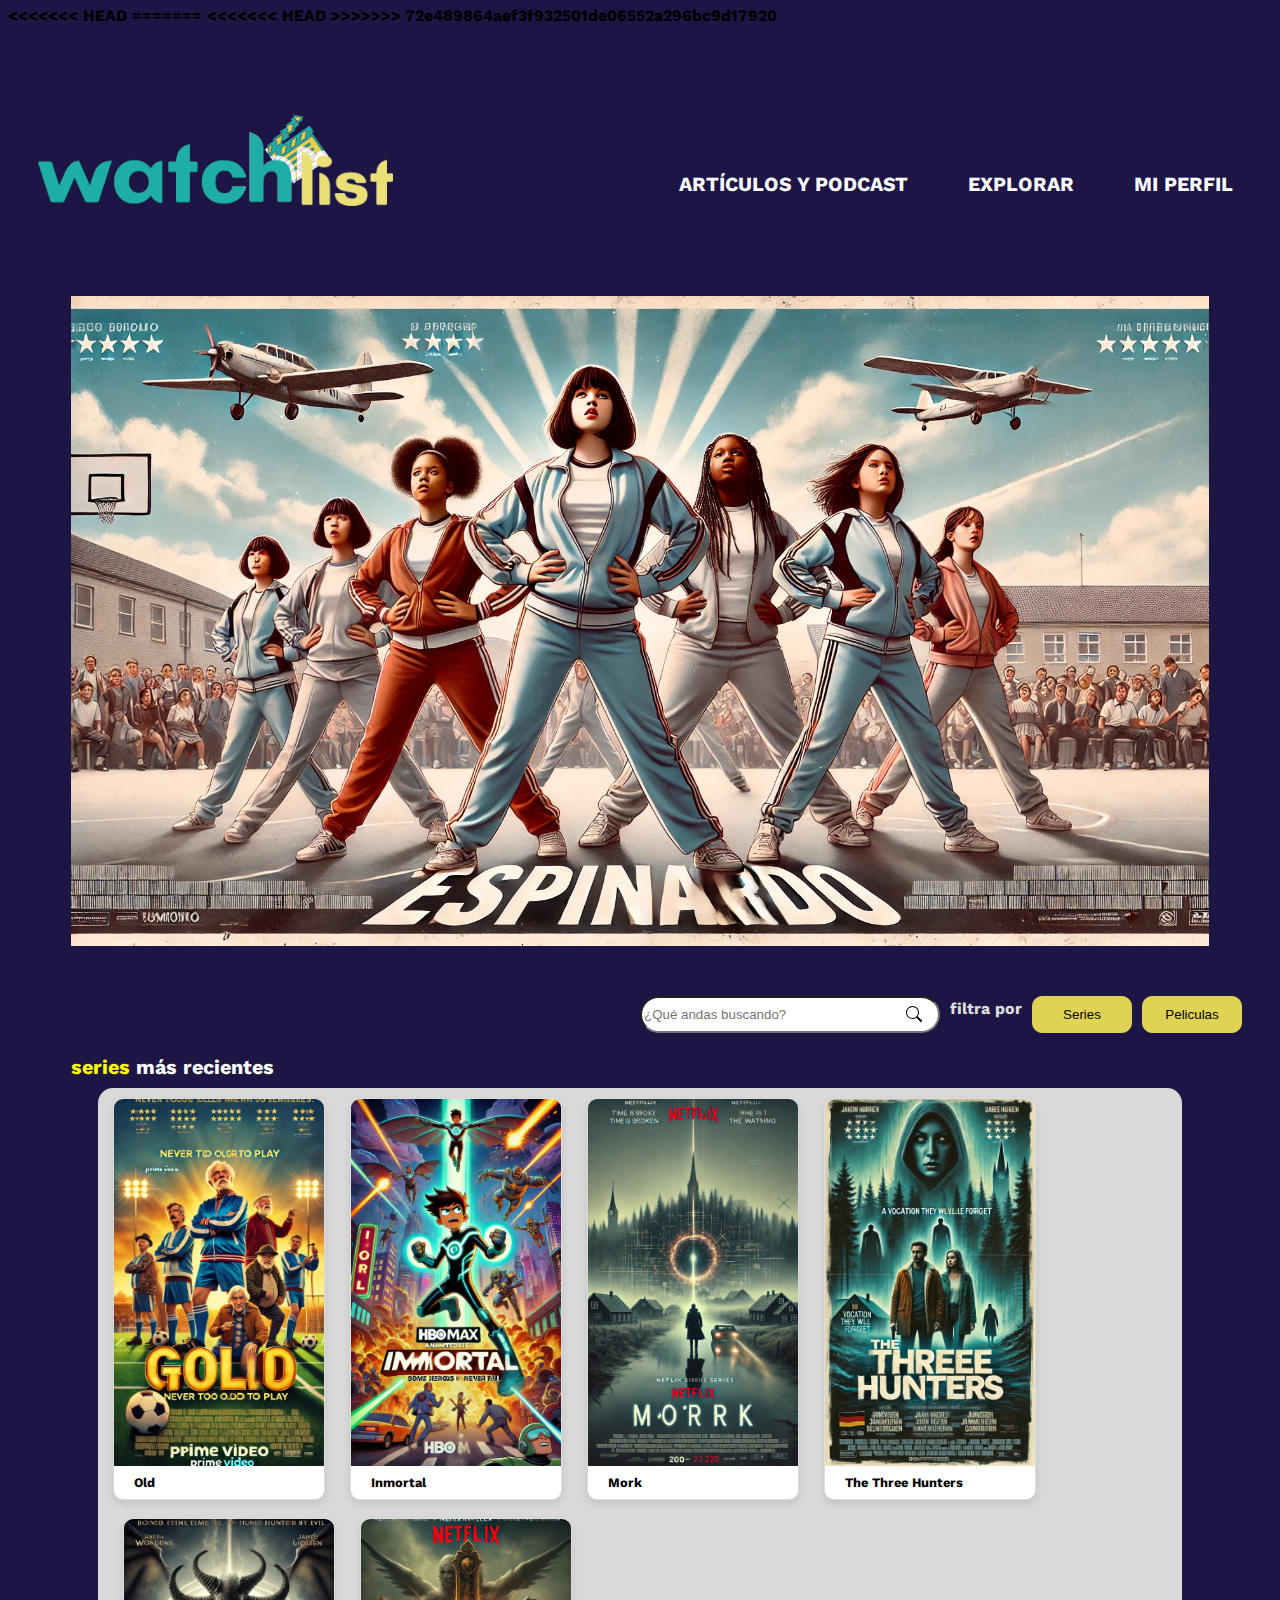
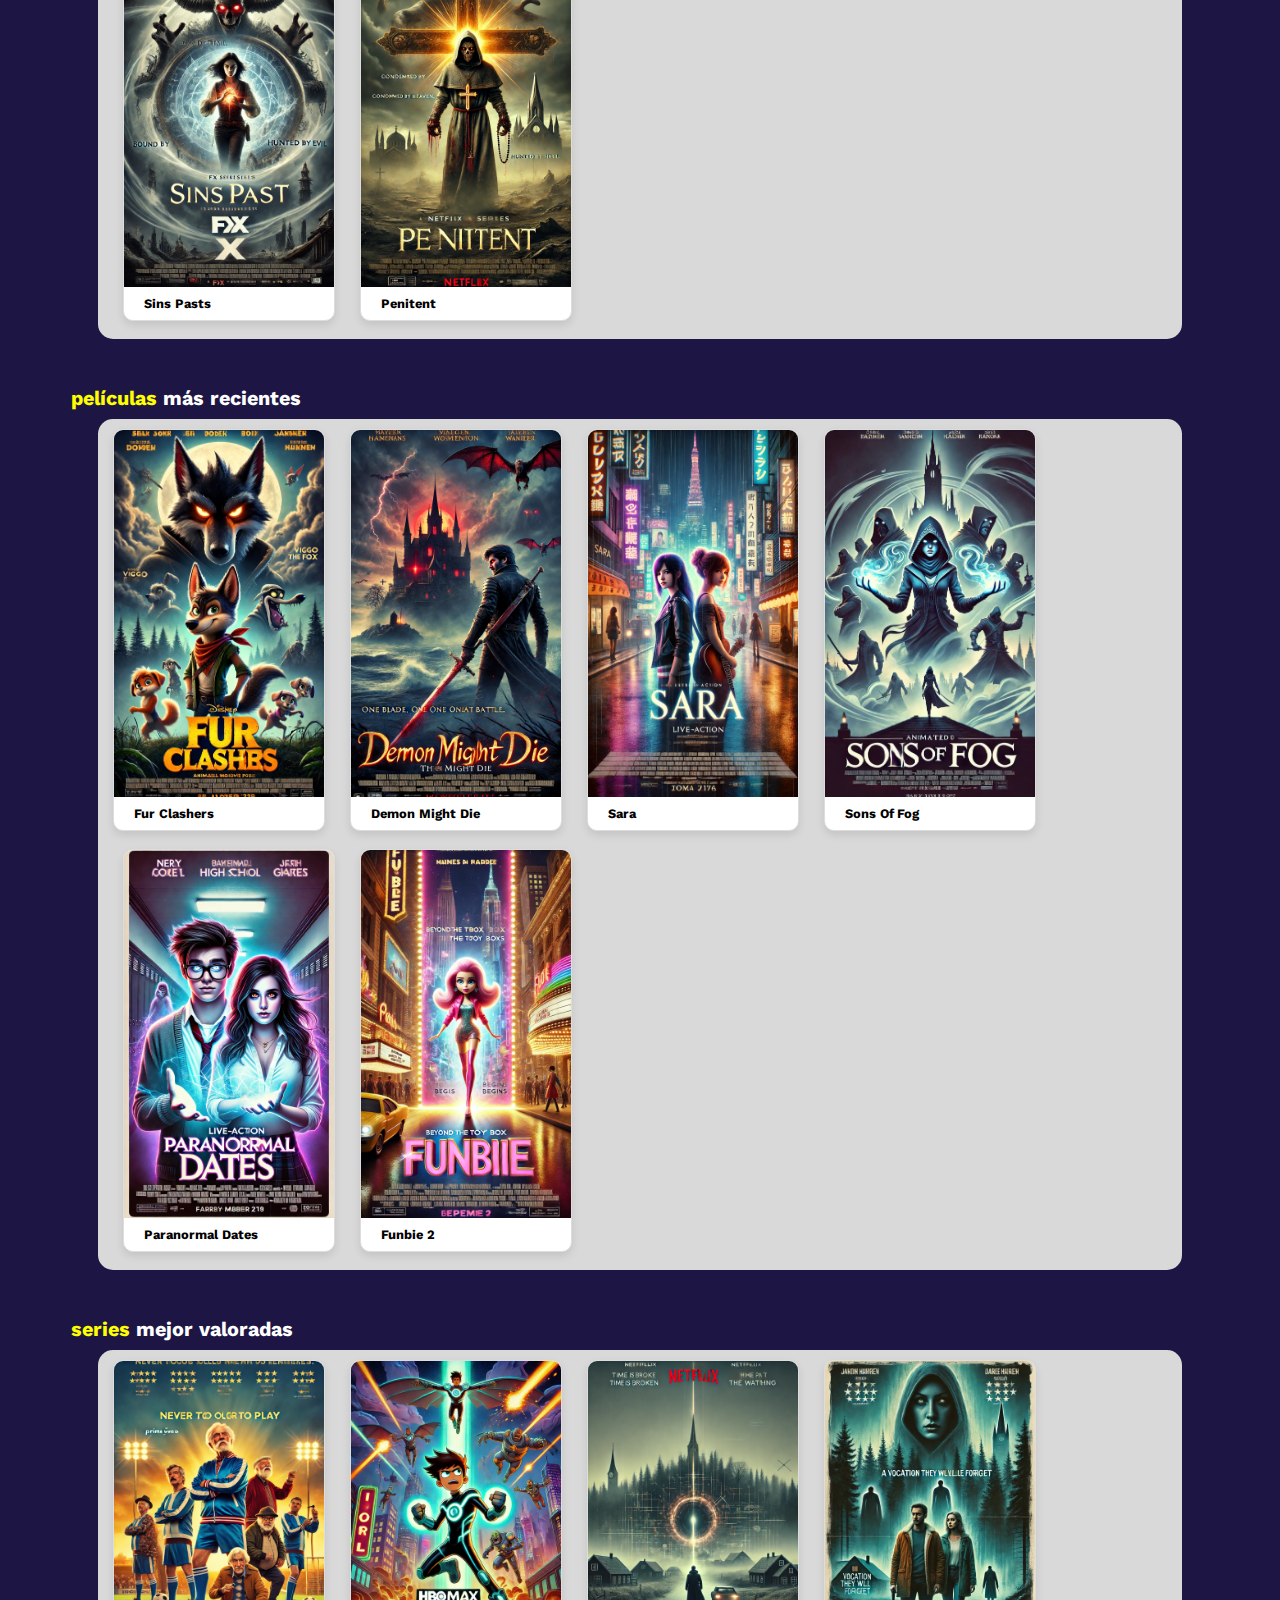
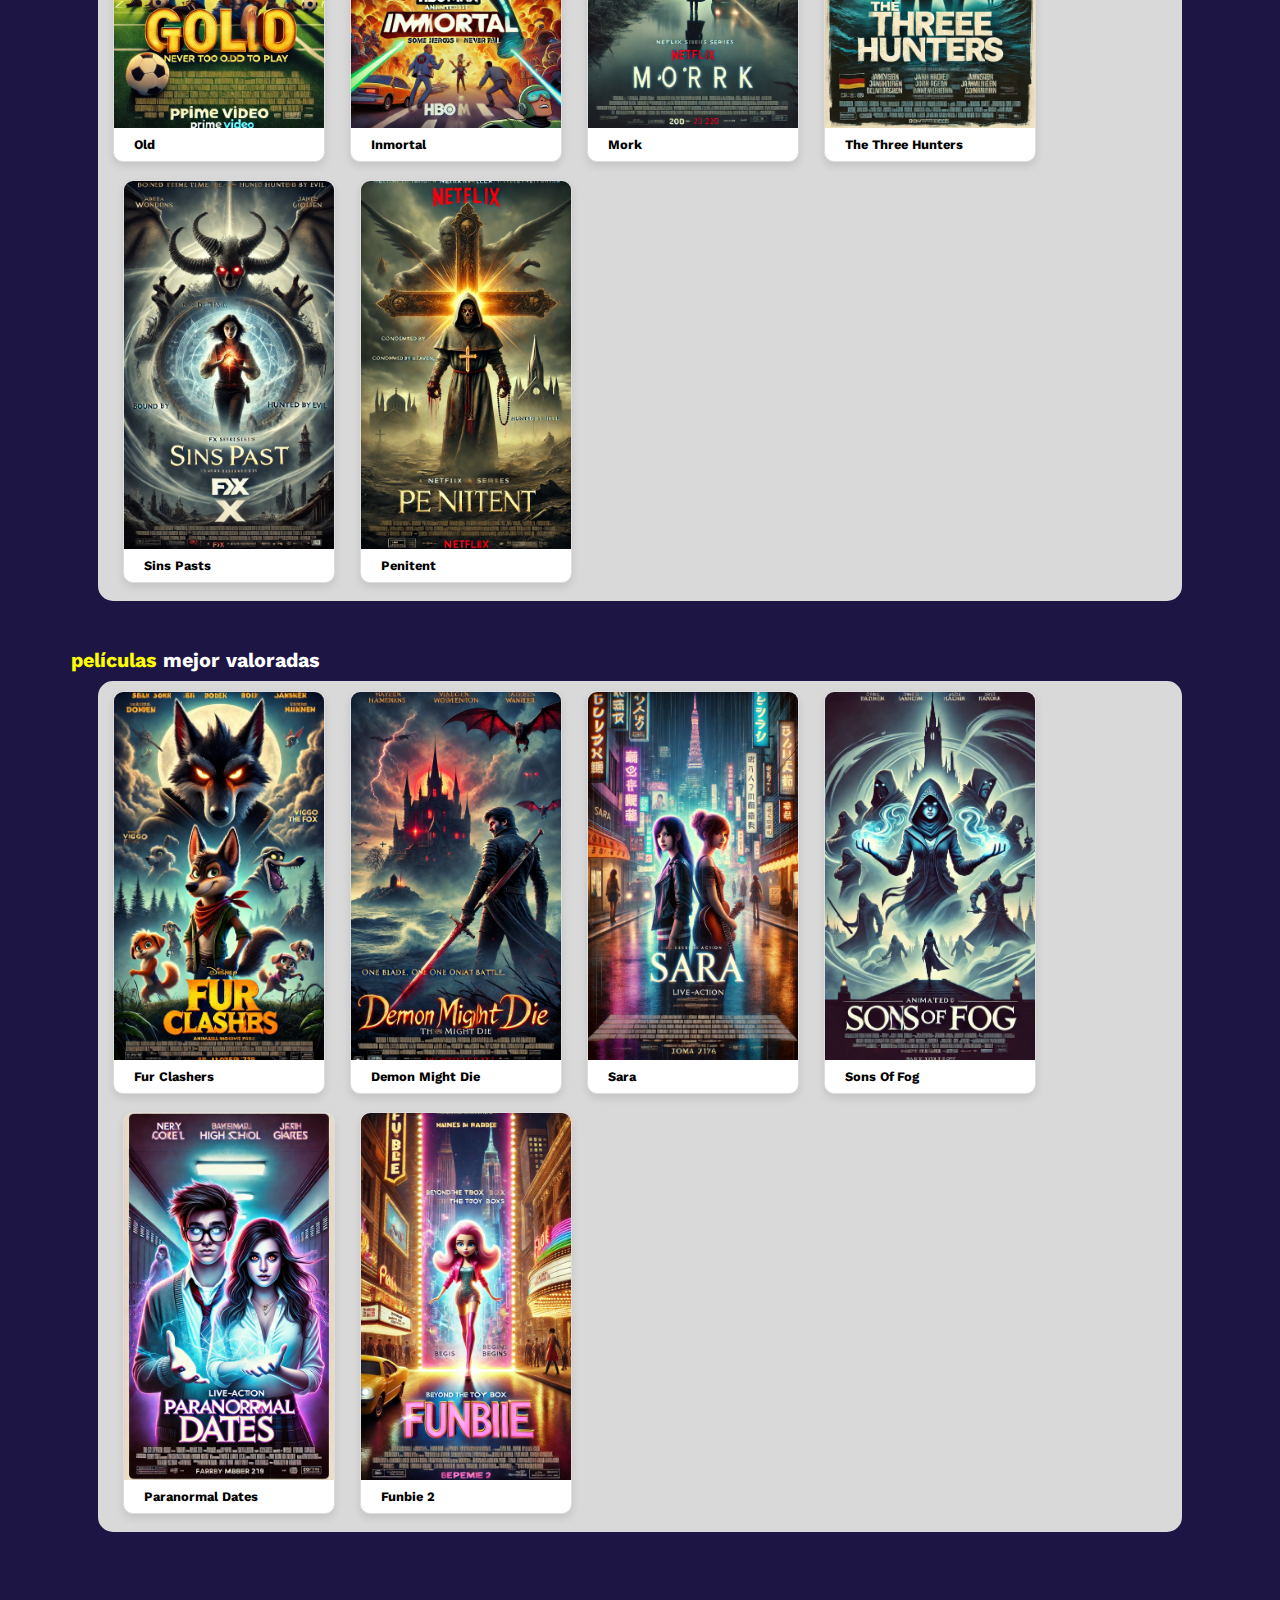
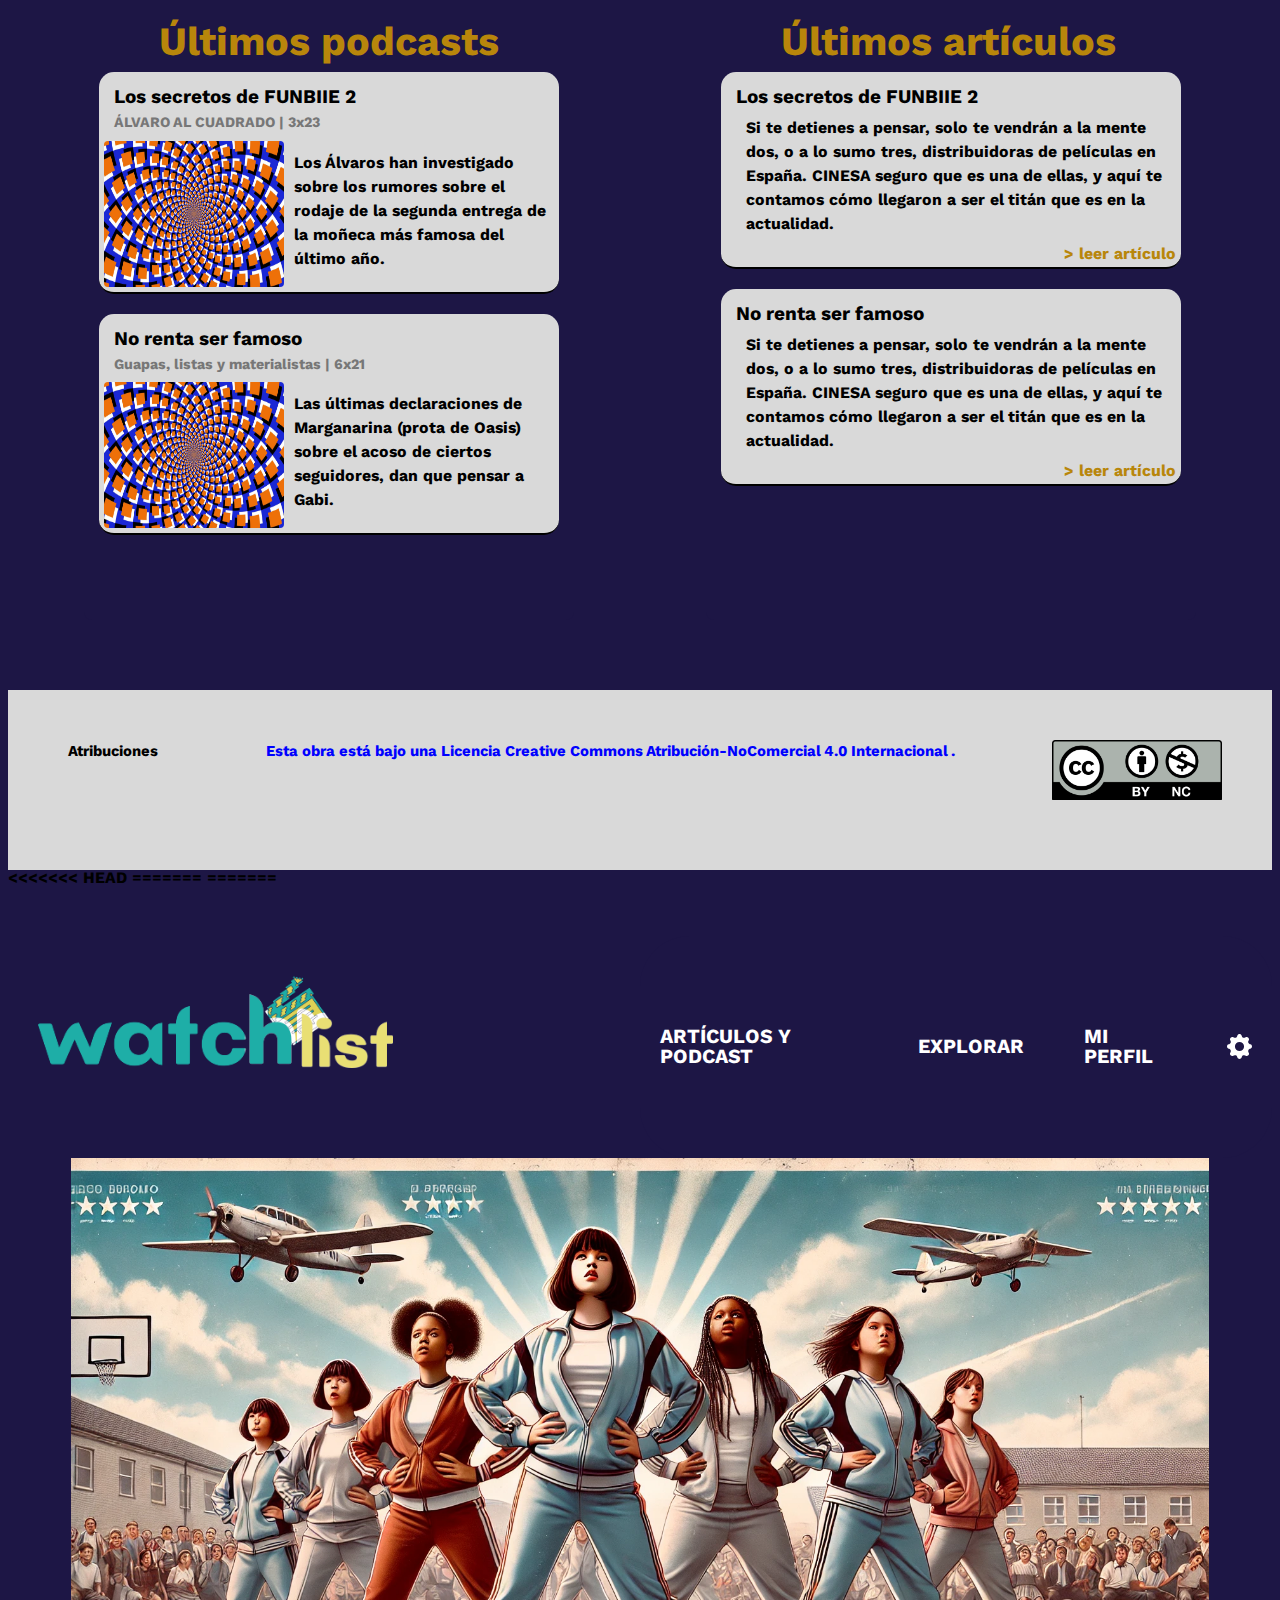
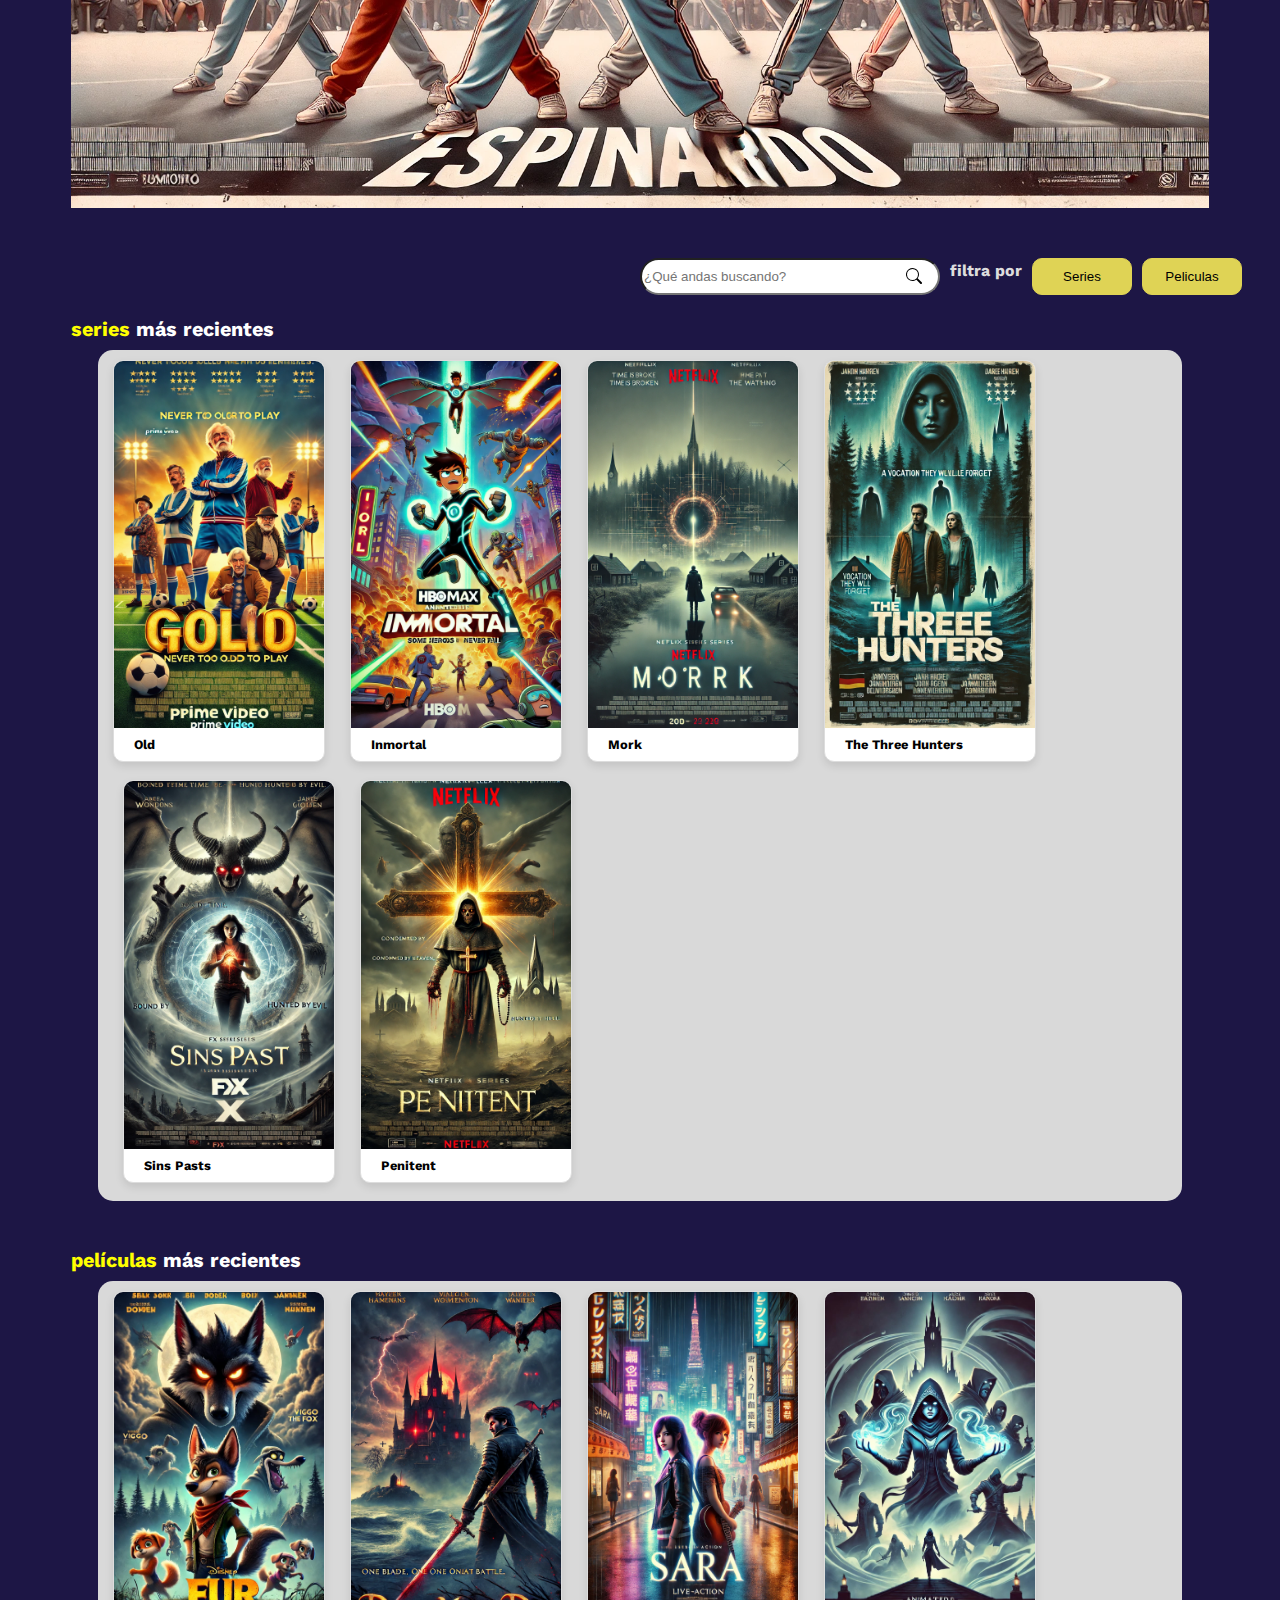
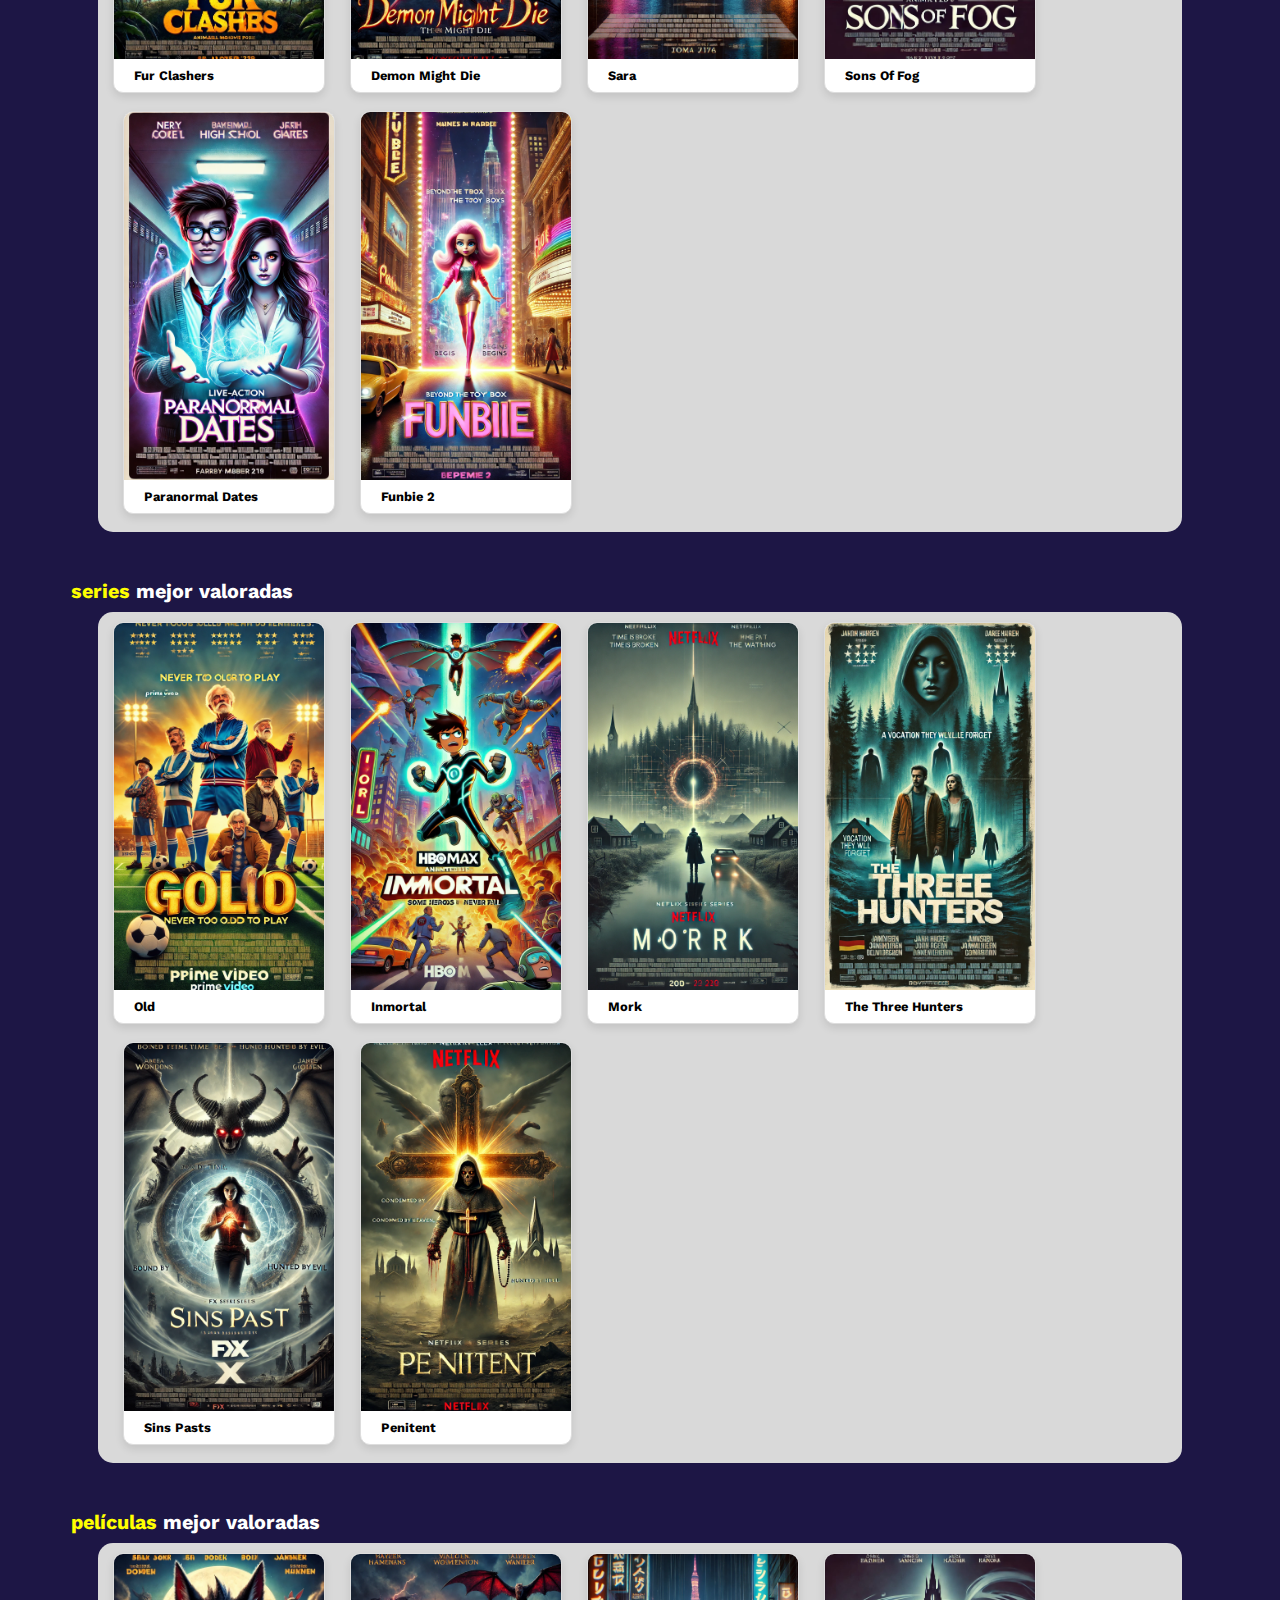
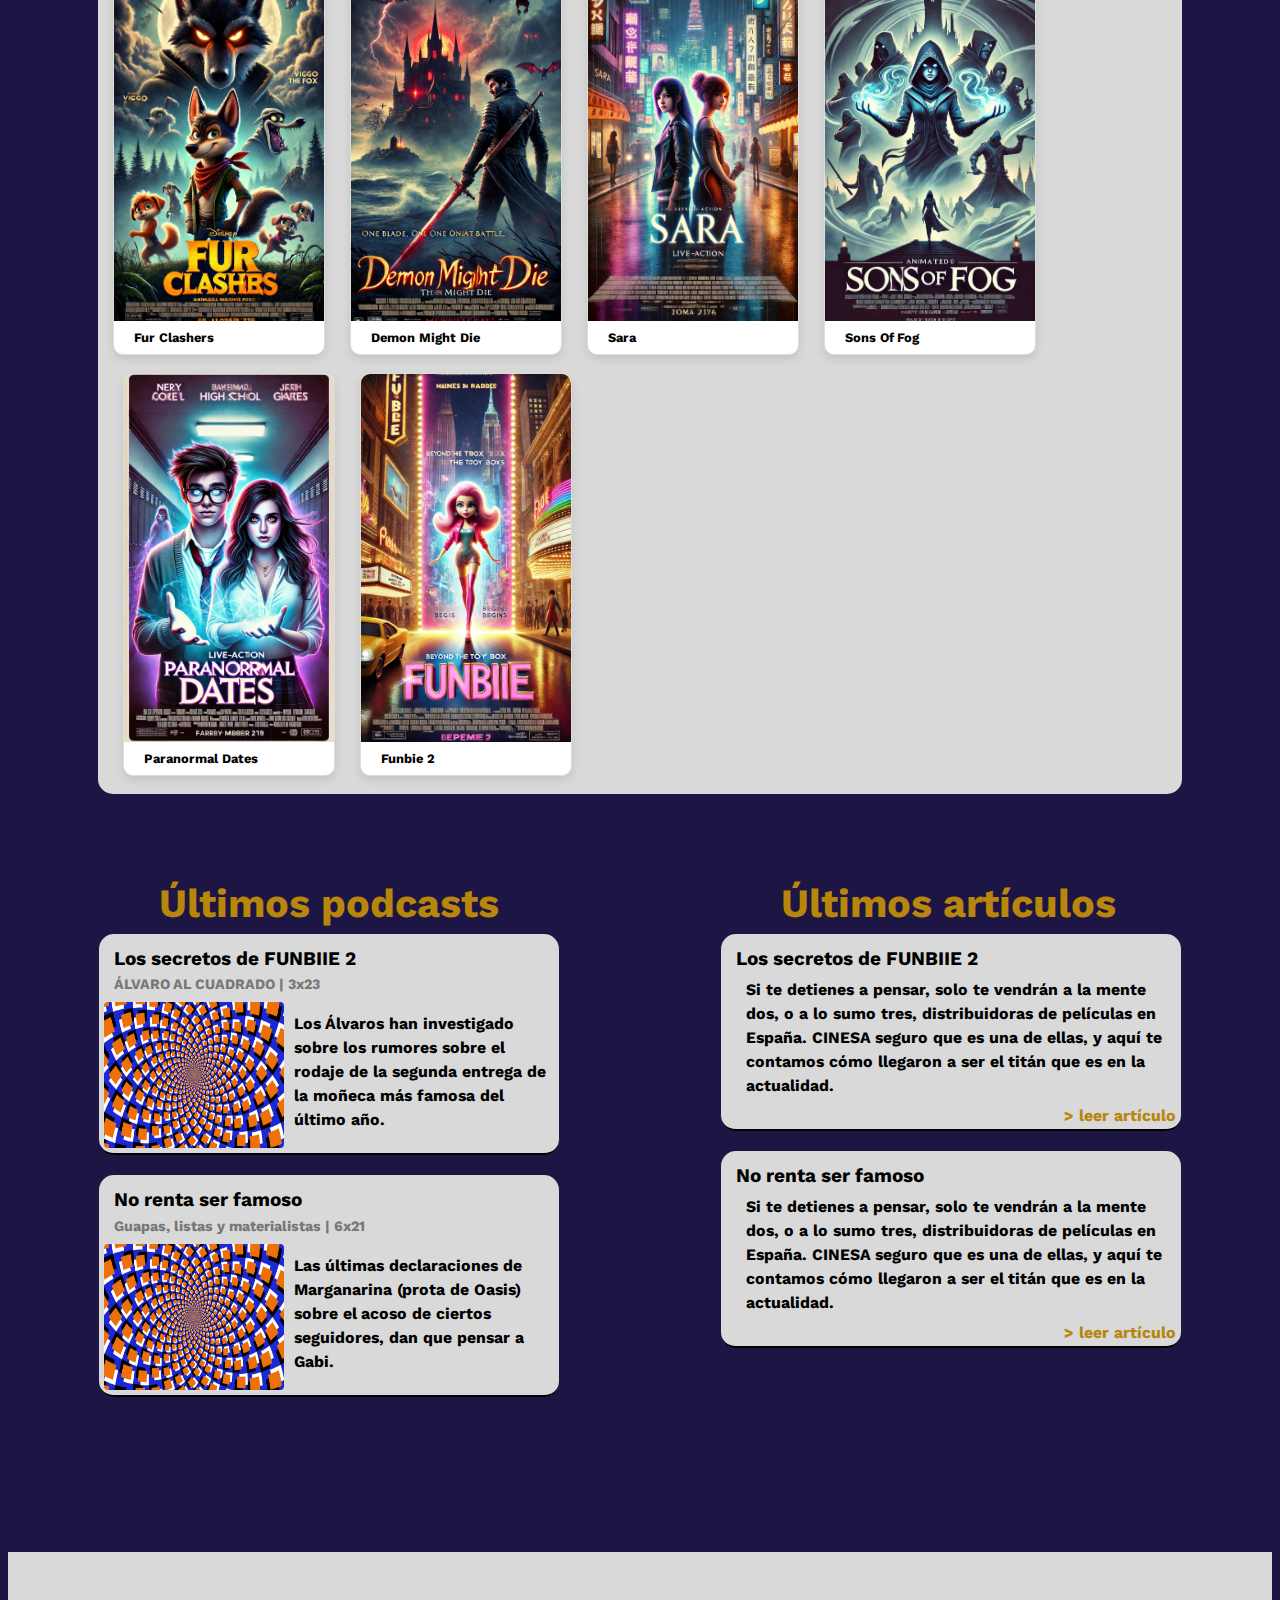
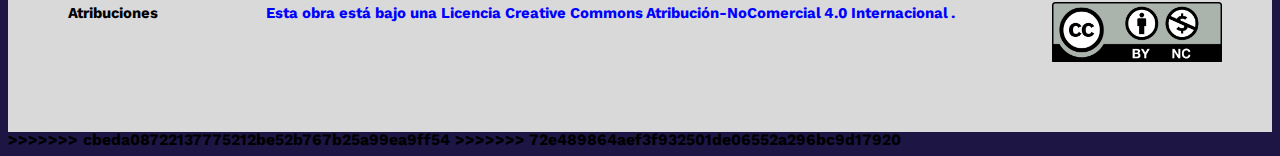
==== commit 40753670: "Merge branch 'main' of https://github.com/PericoSG/ProyectoWatchlist" ====
--- a/index.html
+++ b/index.html
@@ -1,4 +1,7 @@
 <<<<<<< HEAD
+=======
+<<<<<<< HEAD
+>>>>>>> 72e489864aef3f932501de06552a296bc9d17920
 <!DOCTYPE html>
 <html lang="es">
 <head>
@@ -362,6 +365,8 @@
 
         
 </body>
+<<<<<<< HEAD
+=======
 =======
 <!DOCTYPE html>
 <html lang="es">
@@ -728,4 +733,5 @@
         
 </body>
 >>>>>>> cbeda08722137775212be52b767b25a99ea9ff54
+>>>>>>> 72e489864aef3f932501de06552a296bc9d17920
 </html>--- a/CSS/inicio.css
+++ b/CSS/inicio.css
@@ -1,4 +1,7 @@
 <<<<<<< HEAD
+=======
+<<<<<<< HEAD
+>>>>>>> 72e489864aef3f932501de06552a296bc9d17920
 /* Autor: Pedro Sánchez García */
 /* Css para hacer diferentes tipos de la misma fuente
 .kantumruy-pro-<uniquifier> {
@@ -884,6 +887,8 @@
 
 
 
+<<<<<<< HEAD
+=======
 =======
 /* Autor: Pedro Sánchez García */
 /* Css para hacer diferentes tipos de la misma fuente
@@ -1788,3 +1793,4 @@
 
 
 >>>>>>> cbeda08722137775212be52b767b25a99ea9ff54
+>>>>>>> 72e489864aef3f932501de06552a296bc9d17920
--- a/CSS/inicio.css
+++ b/CSS/inicio.css
@@ -1,4 +1,7 @@
 <<<<<<< HEAD
+=======
+<<<<<<< HEAD
+>>>>>>> 72e489864aef3f932501de06552a296bc9d17920
 /* Autor: Pedro Sánchez García */
 /* Css para hacer diferentes tipos de la misma fuente
 .kantumruy-pro-<uniquifier> {
@@ -884,6 +887,8 @@
 
 
 
+<<<<<<< HEAD
+=======
 =======
 /* Autor: Pedro Sánchez García */
 /* Css para hacer diferentes tipos de la misma fuente
@@ -1788,3 +1793,4 @@
 
 
 >>>>>>> cbeda08722137775212be52b767b25a99ea9ff54
+>>>>>>> 72e489864aef3f932501de06552a296bc9d17920
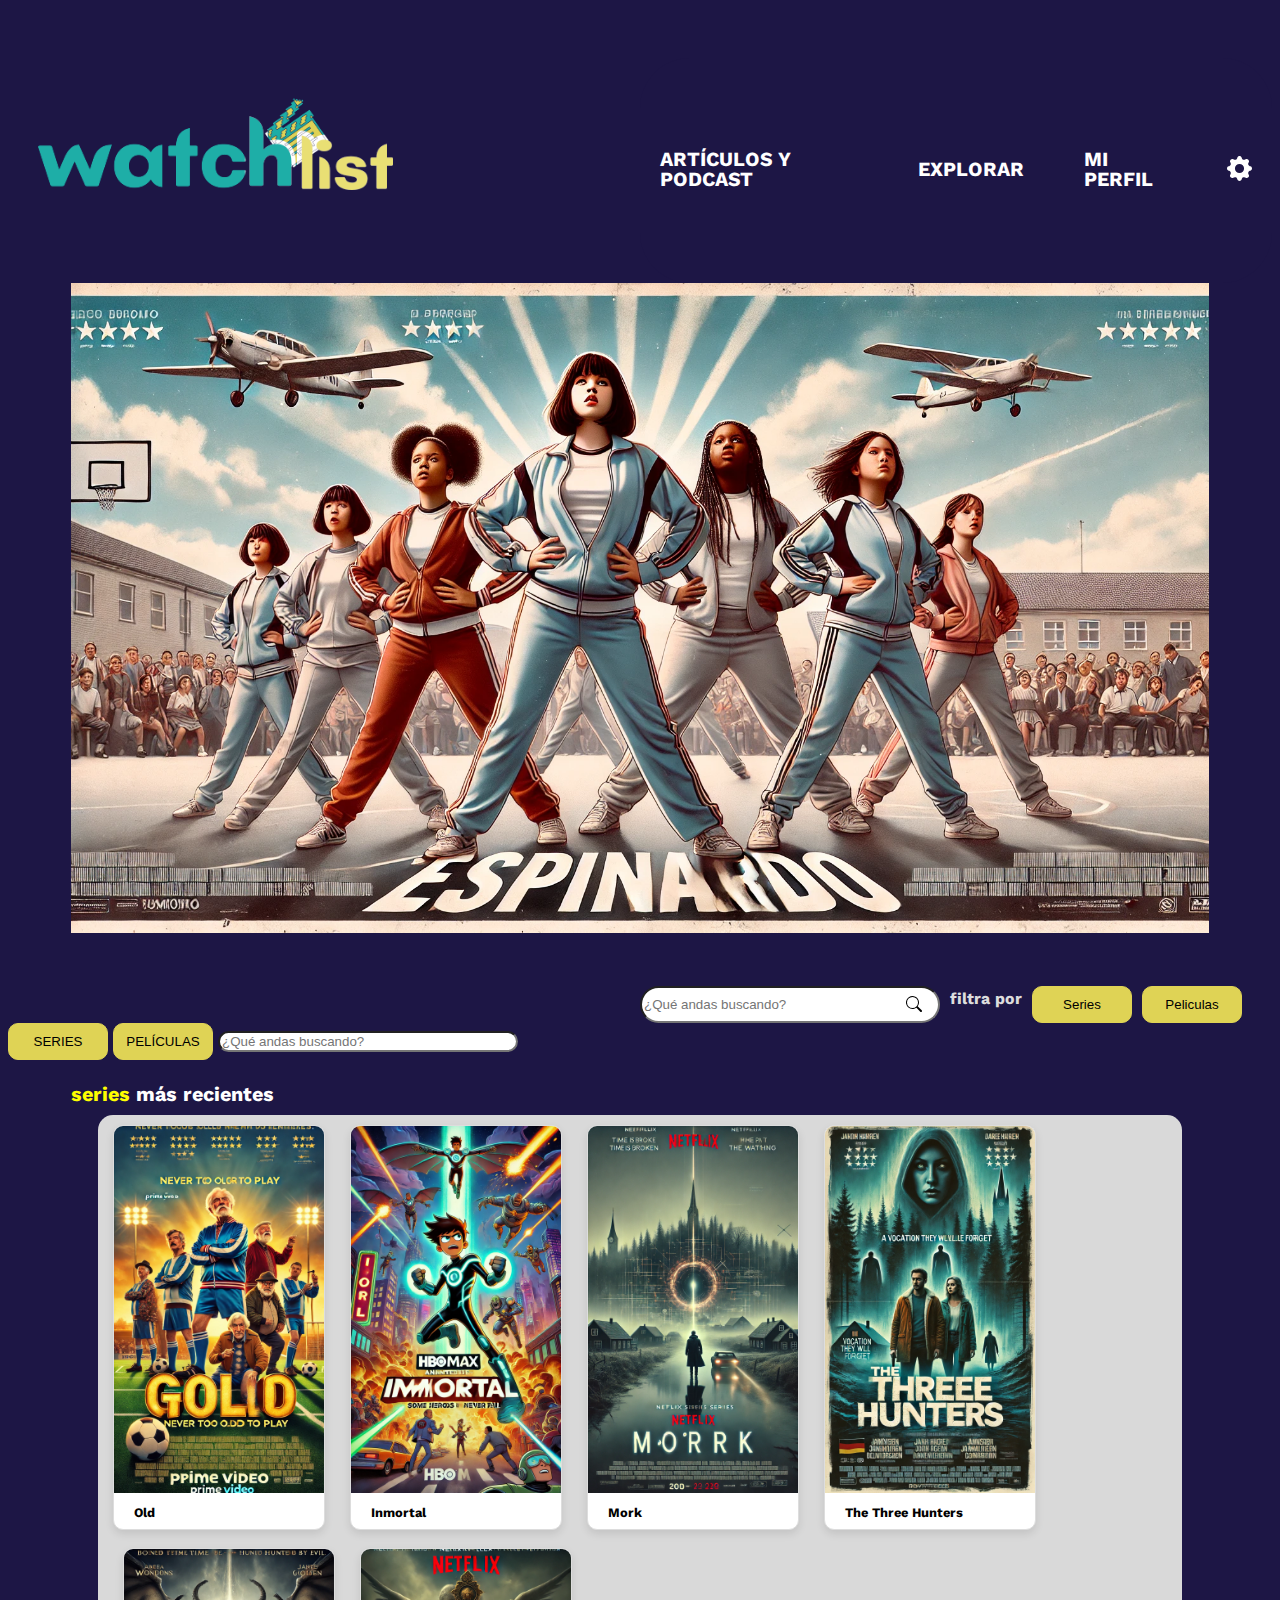
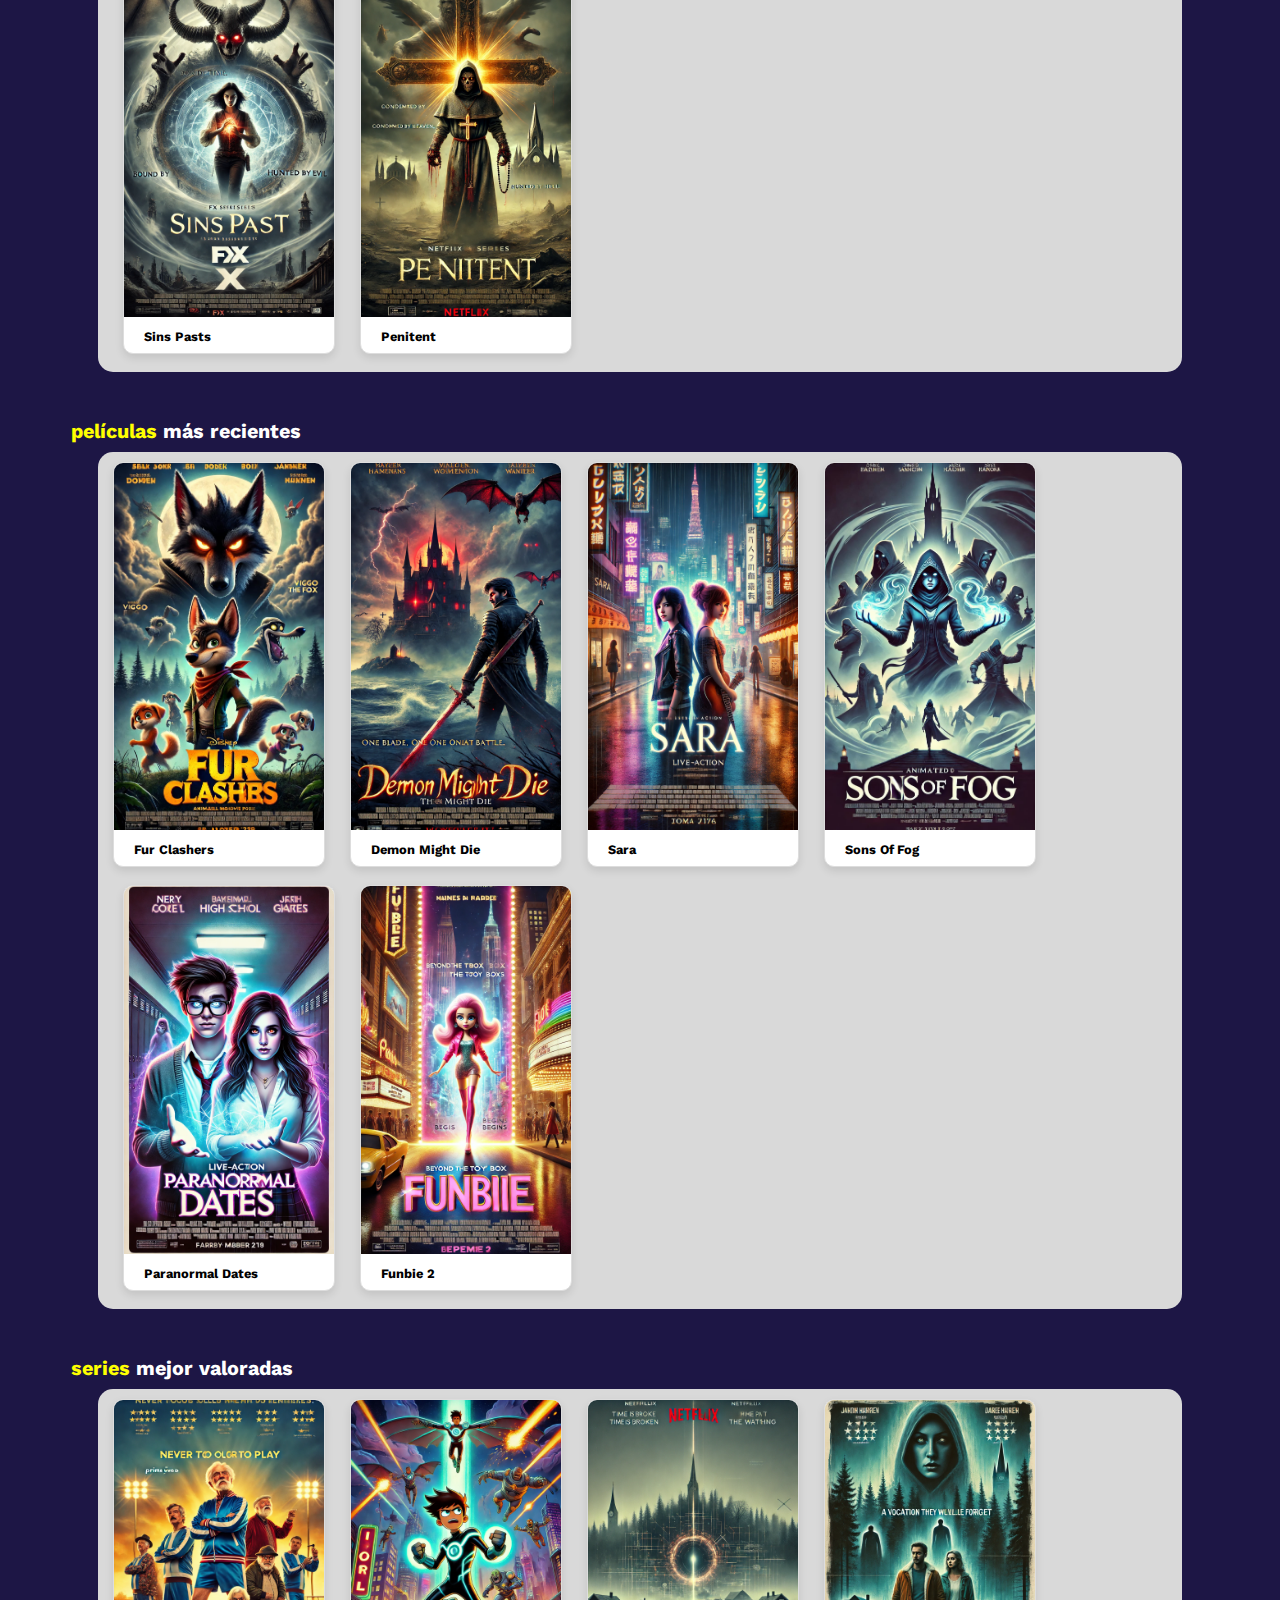
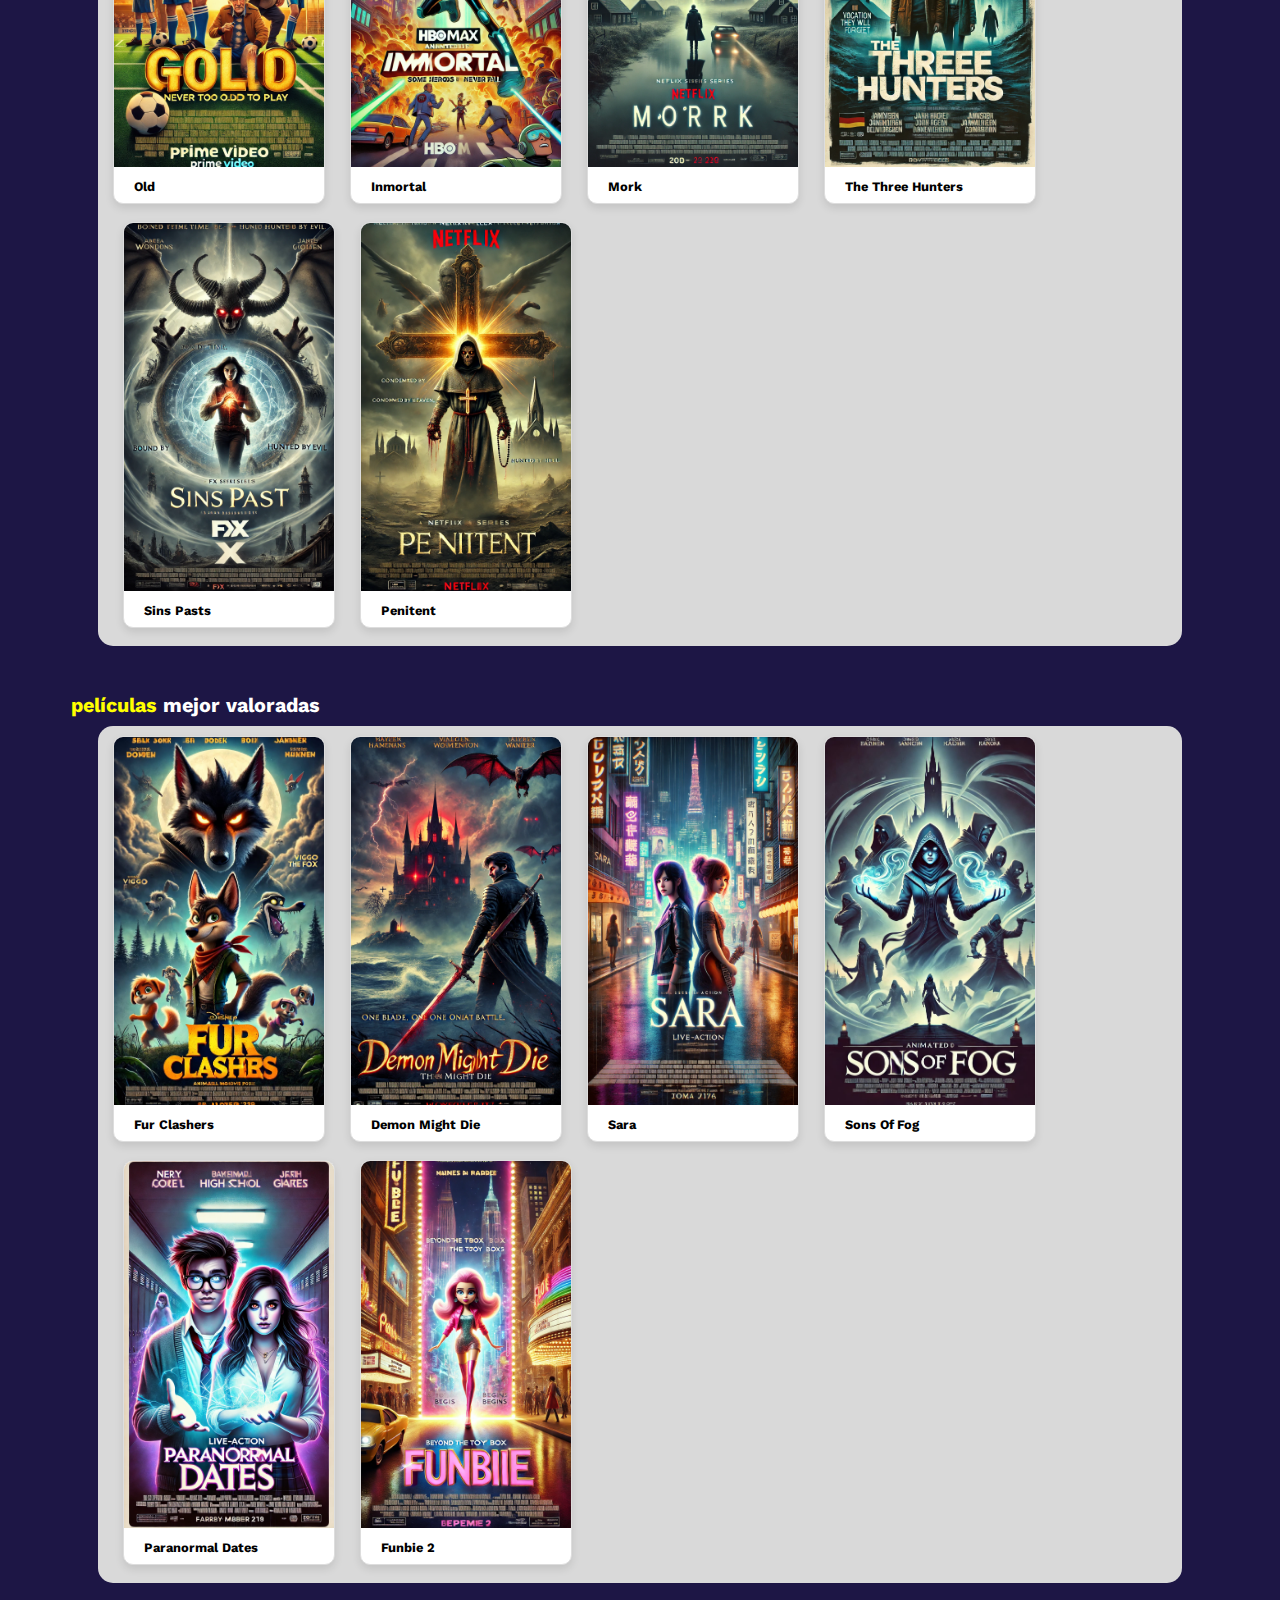
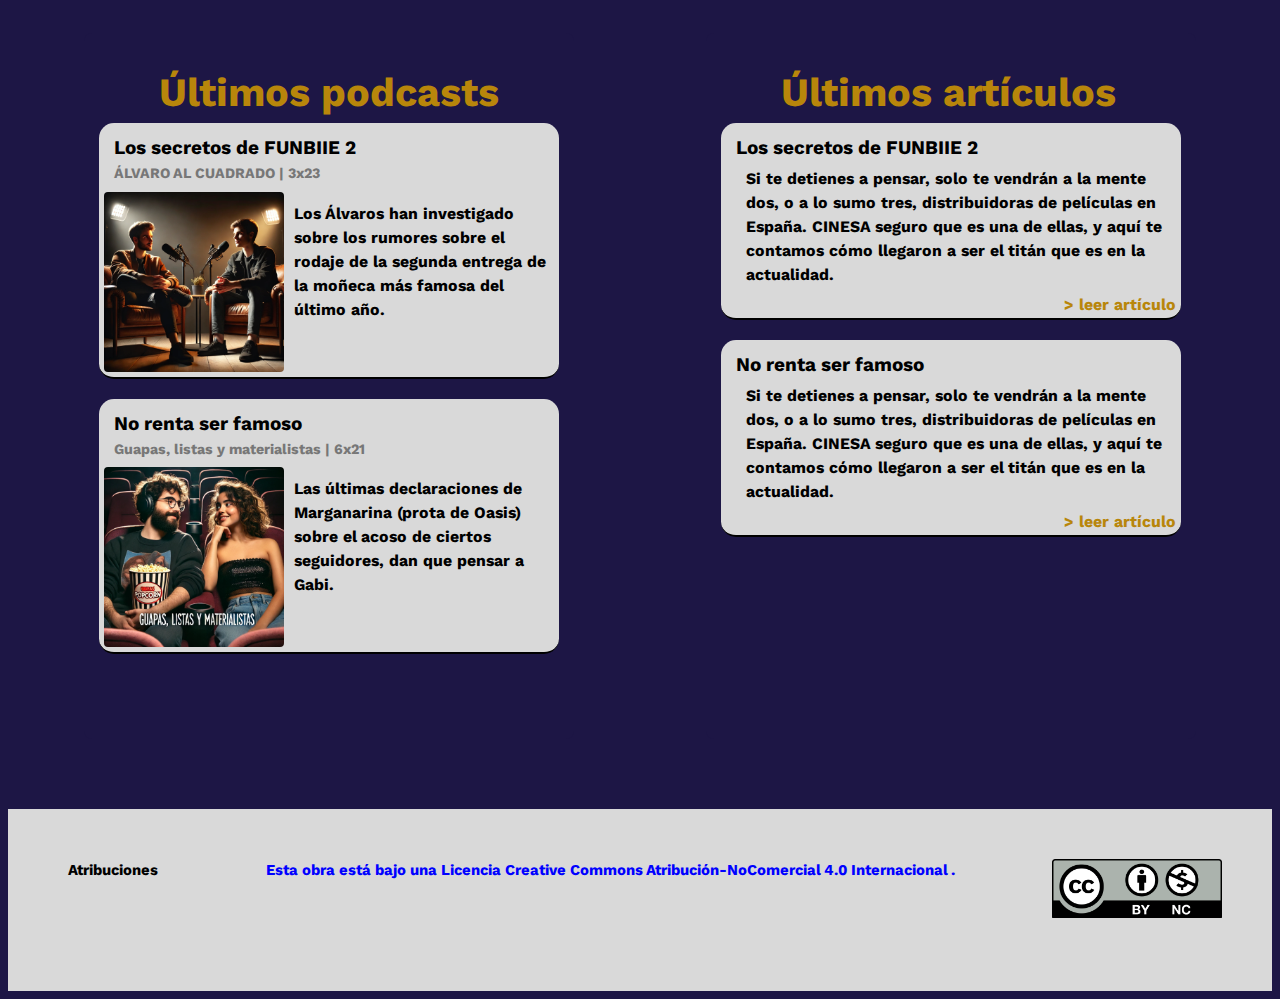
==== commit 0487fd8c: "Add files via upload" ====
--- a/index.html
+++ b/index.html
@@ -1,737 +1,361 @@
-<<<<<<< HEAD
-=======
-<<<<<<< HEAD
->>>>>>> 72e489864aef3f932501de06552a296bc9d17920
-<!DOCTYPE html>
-<html lang="es">
-<head>
-    <meta charset="UTF-8">
-    <meta name="viewport" content="width=device-width, initial-scale=1.0">
-    <title>Watchlist</title>
-    <link rel="stylesheet" href="CSS/inicio.css">
-    <link rel="preconnect" href="https://fonts.googleapis.com">
-    <link rel="preconnect" href="https://fonts.gstatic.com" crossorigin>
-    <link href="https://fonts.googleapis.com/css2?family=Kantumruy+Pro:ital,wght@0,100..700;1,100..700&display=swap" rel="stylesheet">
-</head>
-<body class="kantumruy-pro-bold">
-    
-        <header>
-
-            <div class="img">
-                <a href="index.html"><img src="Assets/imagenes/logo.png" alt="Logo"></a>
-            </div>
-
-            <nav id="desktop">
-                <ul>
-                    <li><a href="articuloPodcast.html">ARTÍCULOS Y PODCAST</a></li>
-                    <li>
-                        <a href="#">EXPLORAR</a>
-                        <ul class="submenu">
-                            <div class="reviews"><li><a href="#">SERIES</a></li></div>
-                            <div class="reviews"><li><a href="#">PELÍCULAS</a></li></div>
-                        </ul>
-                    </li>
-                    <li>
-                        <a href="#">MI PERFIL</a>
-                        <ul class="submenu">
-                            <div class="reviews"><a href="#">MIS WATCHLISTS</a></div>
-                            <div class="reviews"><a href="#">MIS FAVORITOS</a></div>
-                            <div class="reviews"><a href="#">REVIEWS</a></div>
-                            <div class="settings"><a href="#">
-                                <svg id="settings-icon" xmlns="http://www.w3.org/2000/svg" width="25" height="25" fill="currentColor" class="bi bi-gear-fill" viewBox="0 0 16 16">
-                                <path d="M9.405 1.05c-.413-1.4-2.397-1.4-2.81 0l-.1.34a1.464 1.464 0 0 1-2.105.872l-.31-.17c-1.283-.698-2.686.705-1.987 1.987l.169.311c.446.82.023 1.841-.872 2.105l-.34.1c-1.4.413-1.4 2.397 0 2.81l.34.1a1.464 1.464 0 0 1 .872 2.105l-.17.31c-.698 1.283.705 2.686 1.987 1.987l.311-.169a1.464 1.464 0 0 1 2.105.872l.1.34c.413 1.4 2.397 1.4 2.81 0l.1-.34a1.464 1.464 0 0 1 2.105-.872l.31.17c1.283.698 2.686-.705 1.987-1.987l-.169-.311a1.464 1.464 0 0 1 .872-2.105l.34-.1c1.4-.413 1.4-2.397 0-2.81l-.34-.1a1.464 1.464 0 0 1-.872-2.105l.17-.31c.698-1.283-.705-2.686-1.987-1.987l-.311.169a1.464 1.464 0 0 1-2.105-.872zM8 10.93a2.929 2.929 0 1 1 0-5.86 2.929 2.929 0 0 1 0 5.858z"/>
-                              </svg></a></div>
-                        </ul>
-                    </li>
-                </ul>
-            </nav>
-
-            <nav id="mobile">
-                <ul>
-                    <li><a href="articuloPodcast.html">ARTÍCULOS Y PODCAST</a></li>
-                    <li>
-                        <a href="#">MI PERFIL</a>
-                        <ul class="submenu">
-                            <div class="reviews"><a href="#">MIS WATCHLISTS</a></div>
-                            <div class="reviews"><a href="#">MIS FAVORITOS</a></div>
-                            <div class="reviews"><a href="#">REVIEWS</a></div>
-                            <div id="settings"><a href="#">
-                                <svg id="settings-icon" xmlns="http://www.w3.org/2000/svg" width="25" height="25" fill="currentColor" class="bi bi-gear-fill" viewBox="0 0 16 16">
-                                <path d="M9.405 1.05c-.413-1.4-2.397-1.4-2.81 0l-.1.34a1.464 1.464 0 0 1-2.105.872l-.31-.17c-1.283-.698-2.686.705-1.987 1.987l.169.311c.446.82.023 1.841-.872 2.105l-.34.1c-1.4.413-1.4 2.397 0 2.81l.34.1a1.464 1.464 0 0 1 .872 2.105l-.17.31c-.698 1.283.705 2.686 1.987 1.987l.311-.169a1.464 1.464 0 0 1 2.105.872l.1.34c.413 1.4 2.397 1.4 2.81 0l.1-.34a1.464 1.464 0 0 1 2.105-.872l.31.17c1.283.698 2.686-.705 1.987-1.987l-.169-.311a1.464 1.464 0 0 1 .872-2.105l.34-.1c1.4-.413 1.4-2.397 0-2.81l-.34-.1a1.464 1.464 0 0 1-.872-2.105l.17-.31c.698-1.283-.705-2.686-1.987-1.987l-.311.169a1.464 1.464 0 0 1-2.105-.872zM8 10.93a2.929 2.929 0 1 1 0-5.86 2.929 2.929 0 0 1 0 5.858z"/>
-                              </svg></a></div>
-                        </ul>
-                    </li>
-                </ul>
-            </nav>
-        </header>
-
-        <div id="main_img">
-
-            <img src="Assets/imagenes/Inicio/espinardo.jpg" alt="Imagen Lego">
-        </div>
-
-        <section>
-            
-            <div id="search">
-                <input type="search" aria-label="Buscador Series y Películas" class="search-btn" placeholder="¿Qué andas buscando?"/>
-                <svg class="search_icon" xmlns="http://www.w3.org/2000/svg" width="16" height="16" fill="currentColor" class="bi bi-search" viewBox="0 0 16 16">
-                    <path d="M11.742 10.344a6.5 6.5 0 1 0-1.397 1.398h-.001q.044.06.098.115l3.85 3.85a1 1 0 0 0 1.415-1.414l-3.85-3.85a1 1 0 0 0-.115-.1zM12 6.5a5.5 5.5 0 1 1-11 0 5.5 5.5 0 0 1 11 0"/>
-                </svg>
-
-                
-                <p aria-label="filtra por">filtra por</p>
-                <button aria-label="Series" class="filter-btn">Series</button>
-                <button aria-label="Películas" class="filter-btn">Peliculas</button>
-            </div>
-
-            <div id="search-mobile">
-                <button aria-label="SERIES" class="filter-btn">SERIES</button>
-                <button aria-label="PELÍCULAS" class="filter-btn">PELÍCULAS</button>
-                <input type="search" class="search-btn" placeholder="¿Qué andas buscando?"/>
-            </div>
-
-
-            <h2> <a href="" class="alt">series</a> más recientes</h2>
-            <article>
-
-                
-
-                <a href="fichaTecnica.html" class="card first">
-                    <img src="Assets/imagenes/Series/(g)old.jpg" alt="imagen serie">
-                    <div class="enlace btn">Old</span></div>
-                </a>
-
-                <a href="fichaTecnica.html" class="card">
-                    <img src="Assets/imagenes/Series/immortal.jpg" alt="imagen serie">
-                    <div class="enlace btn">Inmortal</div>
-                </a>
-
-                <a href="fichaTecnica.html" class="card">
-                    <img src="Assets/imagenes/Series/mork.jpg" alt="imagen serie">
-                    <div class="enlace btn">Mork</div>
-                </a>
-
-                <a href="fichaTecnica.html" class="card">
-                    <img src="Assets/imagenes/Series/the_three_hunters.jpg" alt="imagen serie">
-                    <div class="enlace btn">The Three Hunters</div>
-                </a>
-
-                <a href="fichaTecnica.html" class="card">
-                    <img src="Assets/imagenes/Series/sins_past.jpg" alt="imagen serie">
-                    <div class="enlace btn">Sins Pasts</span></div>
-                </a>
-                <a href="fichaTecnica.html" class="card">
-                    <img src="Assets/imagenes/Series/penitent.jpg" alt="imagen serie">
-                    <div class="enlace btn">Penitent</div>
-                </a>
-            </article>
-
-
-            <h2> <a href="#" class="alt">películas</a> más recientes</h2>
-            <article>
-
-                
-
-                <a href="fichaTecnica.html" class="card first">
-                    <img src="Assets/imagenes/Peliculas/fur_clashers.jpg" alt="imagen pelicula">
-                    <div class="enlace btn">Fur Clashers</span></div>
-                </a>
-
-                <a href="fichaTecnica.html" class="card">
-                    <img src="Assets/imagenes/Peliculas/demon_might_die.jpg" alt="imagen pelicula">
-                    <div class="enlace btn">Demon Might Die</span></div>
-                </a>
-
-                <a href="fichaTecnica.html" class="card">
-                    <img src="Assets/imagenes/Peliculas/sara.jpg" alt="imagen pelicula">
-                    <div class="enlace btn">Sara</span></div>
-                </a>
-
-                <a href="fichaTecnica.html" class="card">
-                    <img src="Assets/imagenes/Peliculas/sons_of_fog.jpg" alt="imagen pelicula">
-                    <div class="enlace btn">Sons Of Fog</span></div>
-                </a>
-
-                <a href="fichaTecnica.html" class="card">
-                    <img src="Assets/imagenes/Peliculas/paranormal_dates.jpg" alt="imagen pelicula">
-                    <div class="enlace btn"> Paranormal Dates </div>
-                </a>
-
-                <a href="fichaTecnica.html" class="card">
-                    <img src="Assets/imagenes/Peliculas/funbie_2.jpg" alt="imagen pelicula">
-                    <div class="enlace btn">Funbie 2</span></div>
-                </a>
-
-            </article>
-
-
-            <h2><a href="#" class="alt">series</a> mejor valoradas</h2>
-            <article>
-
-                
-
-                <a href="fichaTecnica.html" class="card first">
-                    <img src="Assets/imagenes/Series/(g)old.jpg" alt="imagen serie">
-                    <div class="enlace btn">Old</span></div>
-                </a>
-
-                <a href="fichaTecnica.html" class="card">
-                    <img src="Assets/imagenes/Series/immortal.jpg" alt="imagen serie">
-                    <div class="enlace btn">Inmortal</div>
-                </a>
-
-                <a href="fichaTecnica.html" class="card">
-                    <img src="Assets/imagenes/Series/mork.jpg" alt="imagen serie">
-                    <div class="enlace btn">Mork</div>
-                </a>
-
-                <a href="fichaTecnica.html" class="card">
-                    <img src="Assets/imagenes/Series/the_three_hunters.jpg" alt="imagen serie">
-                    <div class="enlace btn">The Three Hunters</div>
-                </a>
-
-                <a href="fichaTecnica.html" class="card">
-                    <img src="Assets/imagenes/Series/sins_past.jpg" alt="imagen serie">
-                    <div class="enlace btn">Sins Pasts</span></div>
-                </a>
-                <a href="fichaTecnica.html" class="card">
-                    <img src="Assets/imagenes/Series/penitent.jpg" alt="imagen serie">
-                    <div class="enlace btn">Penitent</div>
-                </a>
-            </article>
-
-
-            <h2><a href="#" class="alt">películas</a> mejor valoradas</h2>
-            <article>
-                <a href="fichaTecnica.html" class="card first">
-                    <img src="Assets/imagenes/Peliculas/fur_clashers.jpg" alt="imagen pelicula">
-                    <div class="enlace btn">Fur Clashers</span></div>
-                </a>
-
-                <a href="fichaTecnica.html" class="card">
-                    <img src="Assets/imagenes/Peliculas/demon_might_die.jpg" alt="imagen pelicula">
-                    <div class="enlace btn">Demon Might Die</span></div>
-                </a>
-
-                <a href="fichaTecnica.html" class="card">
-                    <img src="Assets/imagenes/Peliculas/sara.jpg" alt="imagen pelicula">
-                    <div class="enlace btn">Sara</span></div>
-                </a>
-
-                <a href="fichaTecnica.html" class="card">
-                    <img src="Assets/imagenes/Peliculas/sons_of_fog.jpg" alt="imagen pelicula">
-                    <div class="enlace btn">Sons Of Fog</span></div>
-                </a>
-
-                <a href="fichaTecnica.html" class="card">
-                    <img src="Assets/imagenes/Peliculas/paranormal_dates.jpg" alt="imagen pelicula">
-                    <div class="enlace btn"> Paranormal Dates </div>
-                </a>
-
-                <a href="fichaTecnica.html" class="card">
-                    <img src="Assets/imagenes/Peliculas/funbie_2.jpg" alt="imagen pelicula">
-                    <div class="enlace btn">Funbie 2</span></div>
-                </a>
-
-
-            </article>
-        </section>
-
-
-        <section id="section-podcasts-articles">
-            <div class="articles-container">
-                <article class="article">
-                    <h2 class="alt2">Últimos podcasts</h2>
-                    <section class="podcasts-articles">
-                        <article class="last-items">
-                            <h3>Los secretos de FUNBIIE 2</h3>
-                            <figcaption>ÁLVARO AL CUADRADO | 3x23</figcaption>
-                            <div class="text-img">
-                                <img src="Assets/imagenes/prueba.jpg" alt="">
-                                <p>Los Álvaros han investigado sobre los rumores sobre el rodaje de la segunda entrega de la moñeca más famosa del último año.</p>
-                            </div>
-                           
-                            
-                            
-                        </article>
-
-
-                        <article class="last-items">
-                            <h3>No renta ser famoso</h3>
-
-                            <figcaption>Guapas, listas y materialistas | 6x21</figcaption>
-                            <div class="text-img">
-                                <img src="Assets/imagenes/prueba.jpg" alt="">
-                                <p>Las últimas declaraciones de Marganarina (prota de Oasis) sobre el acoso de ciertos seguidores, dan que pensar a Gabi.</p>
-
-                            </div>
-                            
-                            
-                        </article>
-                    </section>
-                </article>
-        
-                <article class="article">
-                    <h2 class="alt2">Últimos artículos</h2>
-                    <section class="podcasts-articles">
-                        <article class="last-items">
-                            <h3>Los secretos de FUNBIIE 2</h3>
-                            <p>Si te detienes a pensar, solo te vendrán a la mente dos, o a lo sumo tres, distribuidoras de películas en España. CINESA seguro que es una de ellas, y aquí te contamos cómo llegaron a ser el titán que es en la actualidad.</p>
-                            <a href="" class="more_content read_article"> > leer artículo</a>
-                            
-                        </article>
-                        <article class="last-items">
-                            <h3>No renta ser famoso</h3>
-                            <p>Si te detienes a pensar, solo te vendrán a la mente dos, o a lo sumo tres, distribuidoras de películas en España. CINESA seguro que es una de ellas, y aquí te contamos cómo llegaron a ser el titán que es en la actualidad.</p>
-                            <a href="" class="more_content read_article"> > leer artículo</a>
-                           
-                        </article>
-                    </section>
-                </article>
-            </div>
-        </section>
-
-
-
-        <section id="mobile-section-podcasts-articles">
-            <div class="mobile-articles-container">
-                <article class="article">
-                    <h2 class="alt2">Últimos podcasts</h2>
-                    <section id="podcasts">
-                        <article class="last-items">
-                            <h3>Los secretos de FUNBIIE 2</h3>
-                            <figcaption>ÁLVARO AL CUADRADO | 3x23</figcaption>
-                            <div class="text-img">
-                                <img src="Assets/imagenes/prueba.jpg" alt="">
-                                <p>Los Álvaros han investigado sobre los rumores sobre el rodaje de la segunda entrega de la moñeca más famosa del último año.</p>
-                            </div>
-                           
-                            
-                            
-                        </article>
-
-
-                        <article class="last-items">
-                            <h3>No renta ser famoso</h3>
-
-                            <figcaption>Guapas, listas y materialistas | 6x21</figcaption>
-                            <div class="text-img">
-                                <img src="Assets/imagenes/prueba.jpg" alt="">
-                                <p>Las últimas declaraciones de Marganarina (prota de Oasis) sobre el acoso de ciertos seguidores, dan que pensar a Gabi.</p>
-
-                            </div>
-                            
-                            
-                        </article>
-                    </section>
-                </article>
-        
-                <article class="article">
-                    <h2 class="alt2">Últimos artículos</h2>
-                    <section id="articles">
-                        <article class="last-items">
-                            <h3>Los secretos de FUNBIIE 2</h3>
-                            <p>Si te detienes a pensar, solo te vendrán a la mente dos, o a lo sumo tres, distribuidoras de películas en España. CINESA seguro que es una de ellas, y aquí te contamos cómo llegaron a ser el titán que es en la actualidad.</p>
-                            <a href="" class="more_content read_article"> > leer artículo</a>
-                            
-                        </article>
-                        <article class="last-items">
-                            <h3>No renta ser famoso</h3>
-                            <p>Si te detienes a pensar, solo te vendrán a la mente dos, o a lo sumo tres, distribuidoras de películas en España. CINESA seguro que es una de ellas, y aquí te contamos cómo llegaron a ser el titán que es en la actualidad.</p>
-                            <a href="" class="more_content read_article"> > leer artículo</a>
-                           
-                        </article>
-                    </section>
-                </article>
-            </div>
-        </section>
-
-
-        
-
-        <footer>
-
-            
-            <a href="#" class="foot">Atribuciones</a>
-            <a id="license-desktop" href="https://creativecommons.org/licenses/by-nc/4.0/deed.es">Esta obra está bajo una Licencia Creative Commons Atribución-NoComercial 4.0 Internacional . </a>
-            
-
-            <div class="foot">
-                <img src="Assets/imagenes/Cc_by-nc_icon.svg.png" alt="imagen licencia">
-                <a id="license-mobile" href="https://creativecommons.org/licenses/by-nc/4.0/deed.es">CC BY-NC</a>
-                
-            </div>
-        </footer>
-
-        
-</body>
-<<<<<<< HEAD
-=======
-=======
-<!DOCTYPE html>
-<html lang="es">
-<head>
-    <meta charset="UTF-8">
-    <meta name="viewport" content="width=device-width, initial-scale=1.0">
-    <title>Watchlist</title>
-    <link rel="stylesheet" href="CSS/inicio.css">
-    <link rel="preconnect" href="https://fonts.googleapis.com">
-    <link rel="preconnect" href="https://fonts.gstatic.com" crossorigin>
-    <link href="https://fonts.googleapis.com/css2?family=Kantumruy+Pro:ital,wght@0,100..700;1,100..700&display=swap" rel="stylesheet">
-</head>
-<body class="kantumruy-pro-bold">
-    
-        <header>
-
-            <div class="img">
-                <a href="index.html"><img src="Assets/imagenes/logo.png" alt="Logo"></a>
-            </div>
-
-            <nav id="desktop">
-                <ul>
-                    <li><a href="articuloPodcast.html">ARTÍCULOS Y PODCAST</a></li>
-                    <li>
-                        <a href="explorarPeliculas.html">EXPLORAR</a>
-                        <ul class="submenu">
-                            <div class="reviews"><li><a href="explorarSeries.html">SERIES</a></li></div>
-                            <div class="reviews"><li><a href="explorarPeliculas.html">PELICULAS</a></li></div>
-                        </ul>
-                    </li>
-                    <li>
-                        <a href="perfil.html">MI PERFIL</a>
-                        <ul class="submenu">
-                            <div class="reviews"><a href="perfil.html#watchl">MIS WATCHLISTS</a></div>
-                            <div class="reviews"><a href="perfil.html#favoritos">MIS FAVORITOS</a></div>
-                            <div class="reviews"><a href="perfil.html#reviews">REVIEWS</a></div>
-                        </ul>
-                    </li>
-                    <li class="settings"><a href="#">
-                        <svg id="settings-icon" xmlns="http://www.w3.org/2000/svg" width="25" height="25" fill="currentColor" class="bi bi-gear-fill" viewBox="0 0 16 16">
-                        <path d="M9.405 1.05c-.413-1.4-2.397-1.4-2.81 0l-.1.34a1.464 1.464 0 0 1-2.105.872l-.31-.17c-1.283-.698-2.686.705-1.987 1.987l.169.311c.446.82.023 1.841-.872 2.105l-.34.1c-1.4.413-1.4 2.397 0 2.81l.34.1a1.464 1.464 0 0 1 .872 2.105l-.17.31c-.698 1.283.705 2.686 1.987 1.987l.311-.169a1.464 1.464 0 0 1 2.105.872l.1.34c.413 1.4 2.397 1.4 2.81 0l.1-.34a1.464 1.464 0 0 1 2.105-.872l.31.17c1.283.698 2.686-.705 1.987-1.987l-.169-.311a1.464 1.464 0 0 1 .872-2.105l.34-.1c1.4-.413 1.4-2.397 0-2.81l-.34-.1a1.464 1.464 0 0 1-.872-2.105l.17-.31c.698-1.283-.705-2.686-1.987-1.987l-.311.169a1.464 1.464 0 0 1-2.105-.872zM8 10.93a2.929 2.929 0 1 1 0-5.86 2.929 2.929 0 0 1 0 5.858z"/>
-                      </svg></a>
-                    </li>
-                </ul>
-            </nav>
-
-            <nav id="mobile">
-                <ul>
-                    <li><a href="articuloPodcast.html">ARTÍCULOS Y PODCAST</a></li>
-                    <li>
-                        <a href="#">MI PERFIL</a>
-                        <ul class="submenu">
-                            <div class="reviews"><a href="#">MIS WATCHLISTS</a></div>
-                            <div class="reviews"><a href="#">MIS FAVORITOS</a></div>
-                            <div class="reviews"><a href="#">REVIEWS</a></div>
-                            <div id="settings"><a href="#">
-                                <svg id="settings-icon" xmlns="http://www.w3.org/2000/svg" width="25" height="25" fill="currentColor" class="bi bi-gear-fill" viewBox="0 0 16 16">
-                                <path d="M9.405 1.05c-.413-1.4-2.397-1.4-2.81 0l-.1.34a1.464 1.464 0 0 1-2.105.872l-.31-.17c-1.283-.698-2.686.705-1.987 1.987l.169.311c.446.82.023 1.841-.872 2.105l-.34.1c-1.4.413-1.4 2.397 0 2.81l.34.1a1.464 1.464 0 0 1 .872 2.105l-.17.31c-.698 1.283.705 2.686 1.987 1.987l.311-.169a1.464 1.464 0 0 1 2.105.872l.1.34c.413 1.4 2.397 1.4 2.81 0l.1-.34a1.464 1.464 0 0 1 2.105-.872l.31.17c1.283.698 2.686-.705 1.987-1.987l-.169-.311a1.464 1.464 0 0 1 .872-2.105l.34-.1c1.4-.413 1.4-2.397 0-2.81l-.34-.1a1.464 1.464 0 0 1-.872-2.105l.17-.31c.698-1.283-.705-2.686-1.987-1.987l-.311.169a1.464 1.464 0 0 1-2.105-.872zM8 10.93a2.929 2.929 0 1 1 0-5.86 2.929 2.929 0 0 1 0 5.858z"/>
-                              </svg></a></div>
-                        </ul>
-                    </li>
-                </ul>
-            </nav>
-        </header>
-
-        <div id="main_img">
-
-            <img src="Assets/imagenes/Inicio/espinardo.jpg" alt="Imagen Lego">
-        </div>
-
-        <section>
-            
-            <div id="search">
-                <input type="search" class="search-btn" placeholder="¿Qué andas buscando?"/>
-                <svg class="search_icon" xmlns="http://www.w3.org/2000/svg" width="16" height="16" fill="currentColor" class="bi bi-search" viewBox="0 0 16 16">
-                    <path d="M11.742 10.344a6.5 6.5 0 1 0-1.397 1.398h-.001q.044.06.098.115l3.85 3.85a1 1 0 0 0 1.415-1.414l-3.85-3.85a1 1 0 0 0-.115-.1zM12 6.5a5.5 5.5 0 1 1-11 0 5.5 5.5 0 0 1 11 0"/>
-                </svg>
-
-                
-                <p>filtra por</p>
-                <button class="filter-btn">Series</button>
-                <button class="filter-btn">Peliculas</button>
-            </div>
-
-            <div id="search-mobile">
-                <button class="filter-btn">Series</button>
-                <button class="filter-btn">Peliculas</button>
-                <input type="search" class="search-btn" placeholder="¿Qué andas buscando?"/>
-            </div>
-
-
-            <h2> <a href="#" class="alt">series</a> más recientes</h2>
-            <article>
-
-                
-
-                <a href="fichaTecnica.html" class="card first">
-                    <img src="Assets/imagenes/Series/(g)old.jpg" alt="imagen serie">
-                    <div class="enlace btn">Old</span></div>
-                </a>
-
-                <a href="fichaTecnica.html" class="card">
-                    <img src="Assets/imagenes/Series/immortal.jpg" alt="imagen serie">
-                    <div class="enlace btn">Inmortal</div>
-                </a>
-
-                <a href="fichaTecnica.html" class="card">
-                    <img src="Assets/imagenes/Series/mork.jpg" alt="imagen serie">
-                    <div class="enlace btn">Mork</div>
-                </a>
-
-                <a href="fichaTecnica.html" class="card">
-                    <img src="Assets/imagenes/Series/the_three_hunters.jpg" alt="imagen serie">
-                    <div class="enlace btn">The Three Hunters</div>
-                </a>
-
-                <a href="fichaTecnica.html" class="card">
-                    <img src="Assets/imagenes/Series/sins_past.jpg" alt="imagen serie">
-                    <div class="enlace btn">Sins Pasts</span></div>
-                </a>
-                <a href="fichaTecnica.html" class="card">
-                    <img src="Assets/imagenes/Series/penitent.jpg" alt="imagen serie">
-                    <div class="enlace btn">Penitent</div>
-                </a>
-            </article>
-
-
-            <h2> <a href="#" class="alt">películas</a> más recientes</h2>
-            <article>
-
-                
-
-                <a href="fichaTecnica.html" class="card first">
-                    <img src="Assets/imagenes/Peliculas/fur_clashers.jpg" alt="imagen pelicula">
-                    <div class="enlace btn">Fur Clashers</span></div>
-                </a>
-
-                <a href="fichaTecnica.html" class="card">
-                    <img src="Assets/imagenes/Peliculas/demon_might_die.jpg" alt="imagen pelicula">
-                    <div class="enlace btn">Demon Might Die</span></div>
-                </a>
-
-                <a href="fichaTecnica.html" class="card">
-                    <img src="Assets/imagenes/Peliculas/sara.jpg" alt="imagen pelicula">
-                    <div class="enlace btn">Sara</span></div>
-                </a>
-
-                <a href="fichaTecnica.html" class="card">
-                    <img src="Assets/imagenes/Peliculas/sons_of_fog.jpg" alt="imagen pelicula">
-                    <div class="enlace btn">Sons Of Fog</span></div>
-                </a>
-
-                <a href="fichaTecnica.html" class="card">
-                    <img src="Assets/imagenes/Peliculas/paranormal_dates.jpg" alt="imagen pelicula">
-                    <div class="enlace btn"> Paranormal Dates </div>
-                </a>
-
-                <a href="fichaTecnica.html" class="card">
-                    <img src="Assets/imagenes/Peliculas/funbie_2.jpg" alt="imagen pelicula">
-                    <div class="enlace btn">Funbie 2</span></div>
-                </a>
-
-            </article>
-
-
-            <h2><a href="#" class="alt">series</a> mejor valoradas</h2>
-            <article>
-
-                
-
-                <a href="fichaTecnica.html" class="card first">
-                    <img src="Assets/imagenes/Series/(g)old.jpg" alt="imagen serie">
-                    <div class="enlace btn">Old</span></div>
-                </a>
-
-                <a href="fichaTecnica.html" class="card">
-                    <img src="Assets/imagenes/Series/immortal.jpg" alt="imagen serie">
-                    <div class="enlace btn">Inmortal</div>
-                </a>
-
-                <a href="fichaTecnica.html" class="card">
-                    <img src="Assets/imagenes/Series/mork.jpg" alt="imagen serie">
-                    <div class="enlace btn">Mork</div>
-                </a>
-
-                <a href="fichaTecnica.html" class="card">
-                    <img src="Assets/imagenes/Series/the_three_hunters.jpg" alt="imagen serie">
-                    <div class="enlace btn">The Three Hunters</div>
-                </a>
-
-                <a href="fichaTecnica.html" class="card">
-                    <img src="Assets/imagenes/Series/sins_past.jpg" alt="imagen serie">
-                    <div class="enlace btn">Sins Pasts</span></div>
-                </a>
-                <a href="fichaTecnica.html" class="card">
-                    <img src="Assets/imagenes/Series/penitent.jpg" alt="imagen serie">
-                    <div class="enlace btn">Penitent</div>
-                </a>
-            </article>
-
-
-            <h2><a href="#" class="alt">películas</a> mejor valoradas</h2>
-            <article>
-                <a href="fichaTecnica.html" class="card first">
-                    <img src="Assets/imagenes/Peliculas/fur_clashers.jpg" alt="imagen pelicula">
-                    <div class="enlace btn">Fur Clashers</span></div>
-                </a>
-
-                <a href="fichaTecnica.html" class="card">
-                    <img src="Assets/imagenes/Peliculas/demon_might_die.jpg" alt="imagen pelicula">
-                    <div class="enlace btn">Demon Might Die</span></div>
-                </a>
-
-                <a href="fichaTecnica.html" class="card">
-                    <img src="Assets/imagenes/Peliculas/sara.jpg" alt="imagen pelicula">
-                    <div class="enlace btn">Sara</span></div>
-                </a>
-
-                <a href="fichaTecnica.html" class="card">
-                    <img src="Assets/imagenes/Peliculas/sons_of_fog.jpg" alt="imagen pelicula">
-                    <div class="enlace btn">Sons Of Fog</span></div>
-                </a>
-
-                <a href="fichaTecnica.html" class="card">
-                    <img src="Assets/imagenes/Peliculas/paranormal_dates.jpg" alt="imagen pelicula">
-                    <div class="enlace btn"> Paranormal Dates </div>
-                </a>
-
-                <a href="fichaTecnica.html" class="card">
-                    <img src="Assets/imagenes/Peliculas/funbie_2.jpg" alt="imagen pelicula">
-                    <div class="enlace btn">Funbie 2</span></div>
-                </a>
-
-
-            </article>
-        </section>
-
-
-        <section id="section-podcasts-articles">
-            <div class="articles-container">
-                <article class="article">
-                    <h2 class="alt2">Últimos podcasts</h2>
-                    <section class="podcasts-articles">
-                        <article class="last-items">
-                            <h3>Los secretos de FUNBIIE 2</h3>
-                            <figcaption>ÁLVARO AL CUADRADO | 3x23</figcaption>
-                            <div class="text-img">
-                                <img src="Assets/imagenes/prueba.jpg" alt="">
-                                <p>Los Álvaros han investigado sobre los rumores sobre el rodaje de la segunda entrega de la moñeca más famosa del último año.</p>
-                            </div>
-                           
-                            
-                            
-                        </article>
-
-
-                        <article class="last-items">
-                            <h3>No renta ser famoso</h3>
-
-                            <figcaption>Guapas, listas y materialistas | 6x21</figcaption>
-                            <div class="text-img">
-                                <img src="Assets/imagenes/prueba.jpg" alt="">
-                                <p>Las últimas declaraciones de Marganarina (prota de Oasis) sobre el acoso de ciertos seguidores, dan que pensar a Gabi.</p>
-
-                            </div>
-                            
-                            
-                        </article>
-                    </section>
-                </article>
-        
-                <article class="article">
-                    <h2 class="alt2">Últimos artículos</h2>
-                    <section class="podcasts-articles">
-                        <article class="last-items">
-                            <h3>Los secretos de FUNBIIE 2</h3>
-                            <p>Si te detienes a pensar, solo te vendrán a la mente dos, o a lo sumo tres, distribuidoras de películas en España. CINESA seguro que es una de ellas, y aquí te contamos cómo llegaron a ser el titán que es en la actualidad.</p>
-                            <a href="" class="more_content read_article"> > leer artículo</a>
-                            
-                        </article>
-                        <article class="last-items">
-                            <h3>No renta ser famoso</h3>
-                            <p>Si te detienes a pensar, solo te vendrán a la mente dos, o a lo sumo tres, distribuidoras de películas en España. CINESA seguro que es una de ellas, y aquí te contamos cómo llegaron a ser el titán que es en la actualidad.</p>
-                            <a href="" class="more_content read_article"> > leer artículo</a>
-                           
-                        </article>
-                    </section>
-                </article>
-            </div>
-        </section>
-
-
-
-        <section id="mobile-section-podcasts-articles">
-            <div class="mobile-articles-container">
-                <article class="article">
-                    <h2 class="alt2">Últimos podcasts</h2>
-                    <section id="podcasts">
-                        <article class="last-items">
-                            <h3>Los secretos de FUNBIIE 2</h3>
-                            <figcaption>ÁLVARO AL CUADRADO | 3x23</figcaption>
-                            <div class="text-img">
-                                <img src="Assets/imagenes/prueba.jpg" alt="">
-                                <p>Los Álvaros han investigado sobre los rumores sobre el rodaje de la segunda entrega de la moñeca más famosa del último año.</p>
-                            </div>
-                           
-                            
-                            
-                        </article>
-
-
-                        <article class="last-items">
-                            <h3>No renta ser famoso</h3>
-
-                            <figcaption>Guapas, listas y materialistas | 6x21</figcaption>
-                            <div class="text-img">
-                                <img src="Assets/imagenes/prueba.jpg" alt="">
-                                <p>Las últimas declaraciones de Marganarina (prota de Oasis) sobre el acoso de ciertos seguidores, dan que pensar a Gabi.</p>
-
-                            </div>
-                            
-                            
-                        </article>
-                    </section>
-                </article>
-        
-                <article class="article">
-                    <h2 class="alt2">Últimos artículos</h2>
-                    <section id="articles">
-                        <article class="last-items">
-                            <h3>Los secretos de FUNBIIE 2</h3>
-                            <p>Si te detienes a pensar, solo te vendrán a la mente dos, o a lo sumo tres, distribuidoras de películas en España. CINESA seguro que es una de ellas, y aquí te contamos cómo llegaron a ser el titán que es en la actualidad.</p>
-                            <a href="" class="more_content read_article"> > leer artículo</a>
-                            
-                        </article>
-                        <article class="last-items">
-                            <h3>No renta ser famoso</h3>
-                            <p>Si te detienes a pensar, solo te vendrán a la mente dos, o a lo sumo tres, distribuidoras de películas en España. CINESA seguro que es una de ellas, y aquí te contamos cómo llegaron a ser el titán que es en la actualidad.</p>
-                            <a href="" class="more_content read_article"> > leer artículo</a>
-                           
-                        </article>
-                    </section>
-                </article>
-            </div>
-        </section>
-
-
-        
-
-        <footer>
-
-            
-            <a href="#" class="foot">Atribuciones</a>
-            <a id="license-desktop" href="https://creativecommons.org/licenses/by-nc/4.0/deed.es">Esta obra está bajo una Licencia Creative Commons Atribución-NoComercial 4.0 Internacional . </a>
-            
-
-            <div class="foot">
-                <img src="Assets/imagenes/Cc_by-nc_icon.svg.png" alt="imagen licencia">
-                <a id="license-mobile" href="https://creativecommons.org/licenses/by-nc/4.0/deed.es">CC BY-NC</a>
-                
-            </div>
-        </footer>
-
-        
-</body>
->>>>>>> cbeda08722137775212be52b767b25a99ea9ff54
->>>>>>> 72e489864aef3f932501de06552a296bc9d17920
+<!DOCTYPE html>
+<html lang="es">
+<head>
+    <meta charset="UTF-8">
+    <meta name="viewport" content="width=device-width, initial-scale=1.0">
+    <title>Watchlist</title>
+    <script src="JS/acc_menu.js" defer></script>
+    <link rel="stylesheet" href="CSS/inicio.css">
+    <link rel="preconnect" href="https://fonts.googleapis.com">
+    <link rel="preconnect" href="https://fonts.gstatic.com" crossorigin>
+    <link href="https://fonts.googleapis.com/css2?family=Kantumruy+Pro:ital,wght@0,100..700;1,100..700&display=swap" rel="stylesheet">
+</head>
+<body class="kantumruy-pro-bold">
+    
+        <header>
+
+            <div class="img">
+                <a href="index.html"><img src="Assets/imagenes/logo.png" alt="Logo de Watchlist"></a>
+            </div>
+
+            <nav id="desktop">
+                <ul>
+                    <li><a href="articuloPodcast.html">ARTÍCULOS Y PODCAST</a></li>
+                    <li>
+                        <a href="#">EXPLORAR</a>
+                        <ul class="submenu">
+                            <a href="explorarSeries.html">SERIES</a>
+                            <a href="explorarPeliculas.html">PELÍCULAS</a>
+                        </ul>
+                    </li>
+                    <li>
+                        <a href="#">MI PERFIL</a>
+                        <ul class="submenu">
+                            <a href="#">MIS WATCHLISTS</a>
+                            <a href="#">MIS FAVORITOS</a>
+                            <a href="#">REVIEWS</a>
+                        </ul>
+                    </li>
+                    <li class="settings"><a href="#">
+                        <svg id="settings-icon" xmlns="http://www.w3.org/2000/svg" width="25" height="25" fill="currentColor" class="bi bi-gear-fill" viewBox="0 0 16 16">
+                        <path d="M9.405 1.05c-.413-1.4-2.397-1.4-2.81 0l-.1.34a1.464 1.464 0 0 1-2.105.872l-.31-.17c-1.283-.698-2.686.705-1.987 1.987l.169.311c.446.82.023 1.841-.872 2.105l-.34.1c-1.4.413-1.4 2.397 0 2.81l.34.1a1.464 1.464 0 0 1 .872 2.105l-.17.31c-.698 1.283.705 2.686 1.987 1.987l.311-.169a1.464 1.464 0 0 1 2.105.872l.1.34c.413 1.4 2.397 1.4 2.81 0l.1-.34a1.464 1.464 0 0 1 2.105-.872l.31.17c1.283.698 2.686-.705 1.987-1.987l-.169-.311a1.464 1.464 0 0 1 .872-2.105l.34-.1c1.4-.413 1.4-2.397 0-2.81l-.34-.1a1.464 1.464 0 0 1-.872-2.105l.17-.31c.698-1.283-.705-2.686-1.987-1.987l-.311.169a1.464 1.464 0 0 1-2.105-.872zM8 10.93a2.929 2.929 0 1 1 0-5.86 2.929 2.929 0 0 1 0 5.858z"/>
+                      </svg></a>
+                    </li>
+                </ul>
+            </nav>
+
+            <nav id="mobile">
+                <ul>
+                    <li>
+                        <button onclick="location.href='articuloPodcast.html'">ARTÍCULOS Y PODCAST</button>
+                    </li>
+                    <li>
+                        <button onclick="location.href='perfil.html'">MI PERFIL</button>
+                        </li>
+                    </ul>
+            </nav>
+        </header>
+
+        <div id="main_img">
+
+            <img src="Assets/imagenes/portadas/Inicio/espinardo.webp" alt="Imagen de una de nuestras películas personalizadas ESPINARDO">
+        </div>
+
+        <section>
+            
+            <div id="search">
+                <input type="search" aria-label="Buscar Series y Películas" class="search-btn" placeholder="¿Qué andas buscando?"/>
+                <svg class="search_icon" xmlns="http://www.w3.org/2000/svg" width="16" height="16" fill="currentColor" class="bi bi-search" viewBox="0 0 16 16">
+                    <path d="M11.742 10.344a6.5 6.5 0 1 0-1.397 1.398h-.001q.044.06.098.115l3.85 3.85a1 1 0 0 0 1.415-1.414l-3.85-3.85a1 1 0 0 0-.115-.1zM12 6.5a5.5 5.5 0 1 1-11 0 5.5 5.5 0 0 1 11 0"/>
+                </svg>
+
+                
+                <p aria-label="filtra por">filtra por</p>
+                <button aria-label="Series" class="filter-btn">Series</button>
+                <button aria-label="Películas" class="filter-btn">Peliculas</button>
+            </div>
+
+            <div id="buttons-mobile">
+                <button onclick="location.href='explorarSeries.html'"  aria-label="SERIES" class="filter-btn">SERIES</button>
+                <button onclick="location.href='explorarPeliculas.html'" aria-label="PELÍCULAS" class="filter-btn">PELÍCULAS</button>
+                <input type="search" class="search-btn" placeholder="¿Qué andas buscando?"/>
+            </div>
+
+
+            <h2> <a href="explorarSeries.html" class="alt" aria-label="Ir a series más recientes">series</a> más recientes</h2>
+            <article>
+
+                
+
+                <a href="fichaTecnica.html" class="card first" aria-label="Ir a la ficha técnica de la serie Old">
+                    <img src="Assets/imagenes/portadas/Series/(g)old.jpg" alt="imagen de la serie Old, un equipo de fútbol liderado por jubildados que luchan por ser los mejores ">
+                    <div class="enlace btn">Old</div>
+                </a>
+
+                <a href="fichaTecnica.html" class="card" aria-label="Ir a la ficha técnica de la serie Inmortal">
+                    <img src="Assets/imagenes/portadas/Series/immortal.jpg" alt="imagen de la serie Inmortal, un superhéroe que intenta luchar contra el mal de parademonios">
+                    <div class="enlace btn">Inmortal</div>
+                </a>
+
+                <a href="fichaTecnica.html" class="card" aria-label="Ir a la ficha técnica de la serie Mork">
+                    <img src="Assets/imagenes/portadas/Series/mork.jpg" alt="imagen de la serie Mork, El protagonista se envuelve en un linea temporal mientras resuelve el origen de esta">
+                    <div class="enlace btn">Mork</div>
+                </a>
+
+                <a href="fichaTecnica.html" class="card" aria-label="Ir a la ficha técnica de la serie The Three Hunters">
+                    <img src="Assets/imagenes/portadas/Series/the_three_hunters.jpg" alt="imagen de la serie The Three Hunters, una pareja que consigue alojarse en Alemania en un casa que es pasto de 3 cazadores">
+                    <div class="enlace btn">The Three Hunters</div>
+                </a>
+
+                <a href="fichaTecnica.html" class="card" aria-label="Ir a la ficha técnica de la serie Sins Pasts">
+                    <img src="Assets/imagenes/portadas/Series/sins_past.jpg" alt="imagen de la serie Sins Pasts, Caroline, una hechicera de los 7 mundos del poder debe enfrentarse a un colosal demonio para salvar la Tierra">
+                    <div class="enlace btn">Sins Pasts</div>
+                </a>
+                <a href="fichaTecnica.html" class="card" aria-label="Ir a la ficha técnica de la serie Penitent">
+                    <img src="Assets/imagenes/portadas/Series/penitent.jpg" alt="imagen de la serie Penitent, un sacerdote con identidad anónima tiene una experiencia con Satanas arriesgandose su puesto católico">
+                    <div class="enlace btn">Penitent</div>
+                </a>
+            </article>
+
+
+            <h2> <a href="#" class="alt" aria-label="Ir a las películas más recientes">películas</a> más recientes</h2>
+            <article>
+
+                
+
+                <a href="fichaTecnica.html" class="card first" aria-label="Ver detalles de la película 'Fur Clashers'">
+                    <img src="Assets/imagenes/portadas/Películas/fur_clashers.jpg" alt="Imagen de la película 'Fur Clashers', un zorro llamado Leo intenta enamorar a una zorrita en Zorrilandia">
+                    <div class="enlace btn">Fur Clashers</div>
+                </a>
+                
+                <a href="fichaTecnica.html" class="card" aria-label="Ver detalles de la película 'Demon Might Die'">
+                    <img src="Assets/imagenes/portadas/Películas/demon_might_die.jpg" alt="Imagen de la película 'Demon Might Die', un guerrero que murió en combate en el Siglo XXI se enfrenta a demonios que deciden su destino.">
+                    <div class="enlace btn">Demon Might Die</div>
+                </a>
+                
+                <a href="fichaTecnica.html" class="card" aria-label="Ver detalles de la película 'Sara'">
+                    <img src="Assets/imagenes/portadas/Películas/sara.jpg" alt="Imagen de la película 'Sara', una historia de amor japonesa entre Lorena y Susana, ambientada en la universidad de Informática de Japón.">
+                    <div class="enlace btn">Sara</div>
+                </a>
+                
+                <a href="fichaTecnica.html" class="card" aria-label="Ver detalles de la película 'Sons Of Fog'">
+                    <img src="Assets/imagenes/portadas/Películas/sons_of_fog.jpg" alt="Imagen de la película 'Sons of Fog', una animación que lleva al mundo de las Almas Perdidas, donde una maga lucha para aprender poderes oscuros.">
+                    <div class="enlace btn">Sons Of Fog</div>
+                </a>
+                
+                <a href="fichaTecnica.html" class="card" aria-label="Ver detalles de la película 'Paranormal Dates'">
+                    <img src="Assets/imagenes/portadas/Películas/paranormal_dates.jpg" alt="Imagen de la película 'Paranormal Dates', Pedro y Zaira, amigos desde el instituto, enfrentan un cambio cuando Pedro adquiere poderes para enamorar a las personas.">
+                    <div class="enlace btn">Paranormal Dates</div>
+                </a>
+                
+                <a href="fichaTecnica.html" class="card" aria-label="Ver detalles de la película 'Funbie 2'">
+                    <img src="Assets/imagenes/portadas/Películas/funbie_2.jpg" alt="Imagen de la película 'Funbie 2', una muñeca adorable que lleva una vida normal hasta que el grupo 'Se viene el aprobado' intenta conquistarlo.">
+                    <div class="enlace btn">Funbie 2</div>
+                </a>
+                
+
+            </article>
+
+
+            <h2><a href="#" class="alt">series</a> mejor valoradas</h2>
+            <article>
+
+                
+
+                <a href="fichaTecnica.html" class="card first" aria-label="Ir a la ficha técnica de la serie Old">
+                    <img src="Assets/imagenes/portadas/Series/(g)old.jpg" alt="imagen de la serie Old, un equipo de fútbol liderado por jubildados que luchan por ser los mejores ">
+                    <div class="enlace btn">Old</div>
+                </a>
+
+                <a href="fichaTecnica.html" class="card" aria-label="Ir a la ficha técnica de la serie Inmortal">
+                    <img src="Assets/imagenes/portadas/Series/immortal.jpg" alt="imagen de la serie Inmortal, un superhéroe que intenta luchar contra el mal de parademonios">
+                    <div class="enlace btn">Inmortal</div>
+                </a>
+
+                <a href="fichaTecnica.html" class="card" aria-label="Ir a la ficha técnica de la serie Mork">
+                    <img src="Assets/imagenes/portadas/Series/mork.jpg" alt="imagen de la serie Mork, El protagonista se envuelve en un linea temporal mientras resuelve el origen de esta">
+                    <div class="enlace btn">Mork</div>
+                </a>
+
+                <a href="fichaTecnica.html" class="card" aria-label="Ir a la ficha técnica de la serie The Three Hunters">
+                    <img src="Assets/imagenes/portadas/Series/the_three_hunters.jpg" alt="imagen de la serie The Three Hunters, una pareja que consigue alojarse en Alemania en un casa que es pasto de 3 cazadores">
+                    <div class="enlace btn">The Three Hunters</div>
+                </a>
+
+                <a href="fichaTecnica.html" class="card" aria-label="Ir a la ficha técnica de la serie Sins Pasts">
+                    <img src="Assets/imagenes/portadas/Series/sins_past.jpg" alt="imagen de la serie Sins Pasts, Caroline, una hechicera de los 7 mundos del poder debe enfrentarse a un colosal demonio para salvar la Tierra">
+                    <div class="enlace btn">Sins Pasts</div>
+                </a>
+                <a href="fichaTecnica.html" class="card" aria-label="Ir a la ficha técnica de la serie Penitent">
+                    <img src="Assets/imagenes/portadas/Series/penitent.jpg" alt="imagen de la serie Penitent, un sacerdote con identidad anónima tiene una experiencia con Satanas arriesgandose su puesto católico">
+                    <div class="enlace btn">Penitent</div>
+                </a>
+            </article>
+
+
+            <h2><a href="#" class="alt">películas</a> mejor valoradas</h2>
+            <article>
+                <a href="fichaTecnica.html" class="card first" aria-label="Ver detalles de la película 'Fur Clashers'">
+                    <img src="Assets/imagenes/portadas/Películas/fur_clashers.jpg" alt="Imagen de la película 'Fur Clashers', un zorro llamado Leo intenta enamorar a una zorrita en Zorrilandia">
+                    <div class="enlace btn">Fur Clashers</div>
+                </a>
+                
+                <a href="fichaTecnica.html" class="card" aria-label="Ver detalles de la película 'Demon Might Die'">
+                    <img src="Assets/imagenes/portadas/Películas/demon_might_die.jpg" alt="Imagen de la película 'Demon Might Die', un guerrero que murió en combate en el Siglo XXI se enfrenta a demonios que deciden su destino.">
+                    <div class="enlace btn">Demon Might Die</div>
+                </a>
+                
+                <a href="fichaTecnica.html" class="card" aria-label="Ver detalles de la película 'Sara'">
+                    <img src="Assets/imagenes/portadas/Películas/sara.jpg" alt="Imagen de la película 'Sara', una historia de amor japonesa entre Lorena y Susana, ambientada en la universidad de Informática de Japón.">
+                    <div class="enlace btn">Sara</div>
+                </a>
+                
+                <a href="fichaTecnica.html" class="card" aria-label="Ver detalles de la película 'Sons Of Fog'">
+                    <img src="Assets/imagenes/portadas/Películas/sons_of_fog.jpg" alt="Imagen de la película 'Sons of Fog', una animación que lleva al mundo de las Almas Perdidas, donde una maga lucha para aprender poderes oscuros.">
+                    <div class="enlace btn">Sons Of Fog</div>
+                </a>
+                
+                <a href="fichaTecnica.html" class="card" aria-label="Ver detalles de la película 'Paranormal Dates'">
+                    <img src="Assets/imagenes/portadas/Películas/paranormal_dates.jpg" alt="Imagen de la película 'Paranormal Dates', Pedro y Zaira, amigos desde el instituto, enfrentan un cambio cuando Pedro adquiere poderes para enamorar a las personas.">
+                    <div class="enlace btn">Paranormal Dates</div>
+                </a>
+                
+                <a href="fichaTecnica.html" class="card" aria-label="Ver detalles de la película 'Funbie 2'">
+                    <img src="Assets/imagenes/portadas/Películas/funbie_2.jpg" alt="Imagen de la película 'Funbie 2', una muñeca adorable que lleva una vida normal hasta que el grupo 'Se viene el aprobado' intenta conquistarlo.">
+                    <div class="enlace btn">Funbie 2</div>
+                </a>
+                
+
+
+            </article>
+        </section>
+
+
+        <section id="section-podcasts-articles">
+            <div class="articles-container">
+                <article class="article">
+                    <h2 class="alt2">Últimos podcasts</h2>
+                    <section class="podcasts-articles">
+                        <article class="last-items">
+                            <h3>Los secretos de FUNBIIE 2</h3>
+                            <figcaption>ÁLVARO AL CUADRADO | 3x23</figcaption>
+                            <div class="text-img">
+                                <img src="Assets/imagenes/portadas/Podcasts/alvaro_al_cuadrado.webp" alt="Imagen relacionada con el podcast 'Los secretos de FUNBIIE 2', mostrando un collage de imágenes del rodaje de la película.">
+                                <p>Los Álvaros han investigado sobre los rumores sobre el rodaje de la segunda entrega de la moñeca más famosa del último año.</p>
+                            </div>
+                           
+                            
+                            
+                        </article>
+
+
+                        <article class="last-items">
+                            <h3>No renta ser famoso</h3>
+
+                            <figcaption>Guapas, listas y materialistas | 6x21</figcaption>
+                            <div class="text-img">
+                                <img src="Assets/imagenes/portadas/Podcasts/guapas_listas_materialistas.webp" alt="Imagen relacionada con el podcast 'No renta ser famoso', mostrando una ilustración de las protagonistas del podcast.">
+                                <p>Las últimas declaraciones de Marganarina (prota de Oasis) sobre el acoso de ciertos seguidores, dan que pensar a Gabi.</p>
+
+                            </div>
+                            
+                            
+                        </article>
+                    </section>
+                </article>
+        
+                <article class="article">
+                    <h2 class="alt2">Últimos artículos</h2>
+                    <section class="podcasts-articles">
+                        <article class="last-items">
+                            <h3>Los secretos de FUNBIIE 2</h3>
+                            <p>Si te detienes a pensar, solo te vendrán a la mente dos, o a lo sumo tres, distribuidoras de películas en España. CINESA seguro que es una de ellas, y aquí te contamos cómo llegaron a ser el titán que es en la actualidad.</p>
+                            <a href="" class="more_content read_article" aria-label="Leer el artículo 'Los secretos de FUNBIIE 2' completo"> > leer artículo</a>
+                            
+                        </article>
+                        <article class="last-items">
+                            <h3>No renta ser famoso</h3>
+                            <p>Si te detienes a pensar, solo te vendrán a la mente dos, o a lo sumo tres, distribuidoras de películas en España. CINESA seguro que es una de ellas, y aquí te contamos cómo llegaron a ser el titán que es en la actualidad.</p>
+                            <a href="" class="more_content read_article " aria-label="Leer el artículo 'no renta ser famoso' completo"> > leer artículo</a>
+                           
+                        </article>
+                    </section>
+                </article>
+            </div>
+        </section>
+
+
+
+        <section id="mobile-section-podcasts-articles">
+            <div class="mobile-articles-container">
+                <article class="article">
+                    <h2 class="alt2">Últimos podcasts</h2>
+                    <section id="podcasts">
+                        <article class="last-items">
+                            <h3>Los secretos de FUNBIIE 2</h3>
+                            <figcaption>ÁLVARO AL CUADRADO | 3x23</figcaption>
+                            <div class="text-img">
+                                <img src="Assets/imagenes/portadas/Podcasts/alvaro_al_cuadrado.webp" alt="Imagen relacionada con el podcast 'Los secretos de FUNBIIE 2', mostrando un collage de imágenes del rodaje de la película.">
+                                <p>Los Álvaros han investigado sobre los rumores sobre el rodaje de la segunda entrega de la moñeca más famosa del último año.</p>
+                            </div>
+                           
+                            
+                            
+                        </article>
+
+
+                        <article class="last-items">
+                            <h3>No renta ser famoso</h3>
+
+                            <figcaption>Guapas, listas y materialistas | 6x21</figcaption>
+                            <div class="text-img">
+                                <img src="Assets/imagenes/portadas/Podcasts/guapas_listas_materialistas.webp" alt="Imagen relacionada con el podcast 'No renta ser famoso', mostrando una ilustración de las protagonistas del podcast.">
+                                <p>Las últimas declaraciones de Marganarina (prota de Oasis) sobre el acoso de ciertos seguidores, dan que pensar a Gabi.</p>
+
+                            </div>
+                            
+                            
+                        </article>
+                    </section>
+                </article>
+        
+                <article class="article">
+                    <h2 class="alt2">Últimos artículos</h2>
+                    <section id="articles">
+                        <article class="last-items">
+                            <h3>Los secretos de FUNBIIE 2</h3>
+                            <p>Si te detienes a pensar, solo te vendrán a la mente dos, o a lo sumo tres, distribuidoras de películas en España. CINESA seguro que es una de ellas, y aquí te contamos cómo llegaron a ser el titán que es en la actualidad.</p>
+                            <a href="" class="more_content read_article" aria-label="Leer el artículo 'Los secretos de FUNBIIE 2' completo"> > leer artículo</a>
+                            
+                        </article>
+                        <article class="last-items">
+                            <h3>No renta ser famoso</h3>
+                            <p>Si te detienes a pensar, solo te vendrán a la mente dos, o a lo sumo tres, distribuidoras de películas en España. CINESA seguro que es una de ellas, y aquí te contamos cómo llegaron a ser el titán que es en la actualidad.</p>
+                            <a href="" class="more_content read_article" aria-label="Leer el artículo 'no renta ser famoso' completo"> > leer artículo</a>
+                           
+                        </article>
+                    </section>
+                </article>
+            </div>
+        </section>
+
+
+        
+
+        <footer>
+
+            
+            <a href="#" class="foot">Atribuciones</a>
+            <a id="license-desktop" href="https://creativecommons.org/licenses/by-nc/4.0/deed.es">Esta obra está bajo una Licencia Creative Commons Atribución-NoComercial 4.0 Internacional . </a>
+            
+
+            <div class="foot">
+                <img src="Assets/imagenes/Cc_by-nc_icon.svg.png" alt="imagen licencia">
+                <a id="license-mobile" href="https://creativecommons.org/licenses/by-nc/4.0/deed.es">CC BY-NC</a>
+                
+            </div>
+        </footer>
+
+        
+</body>
 </html>